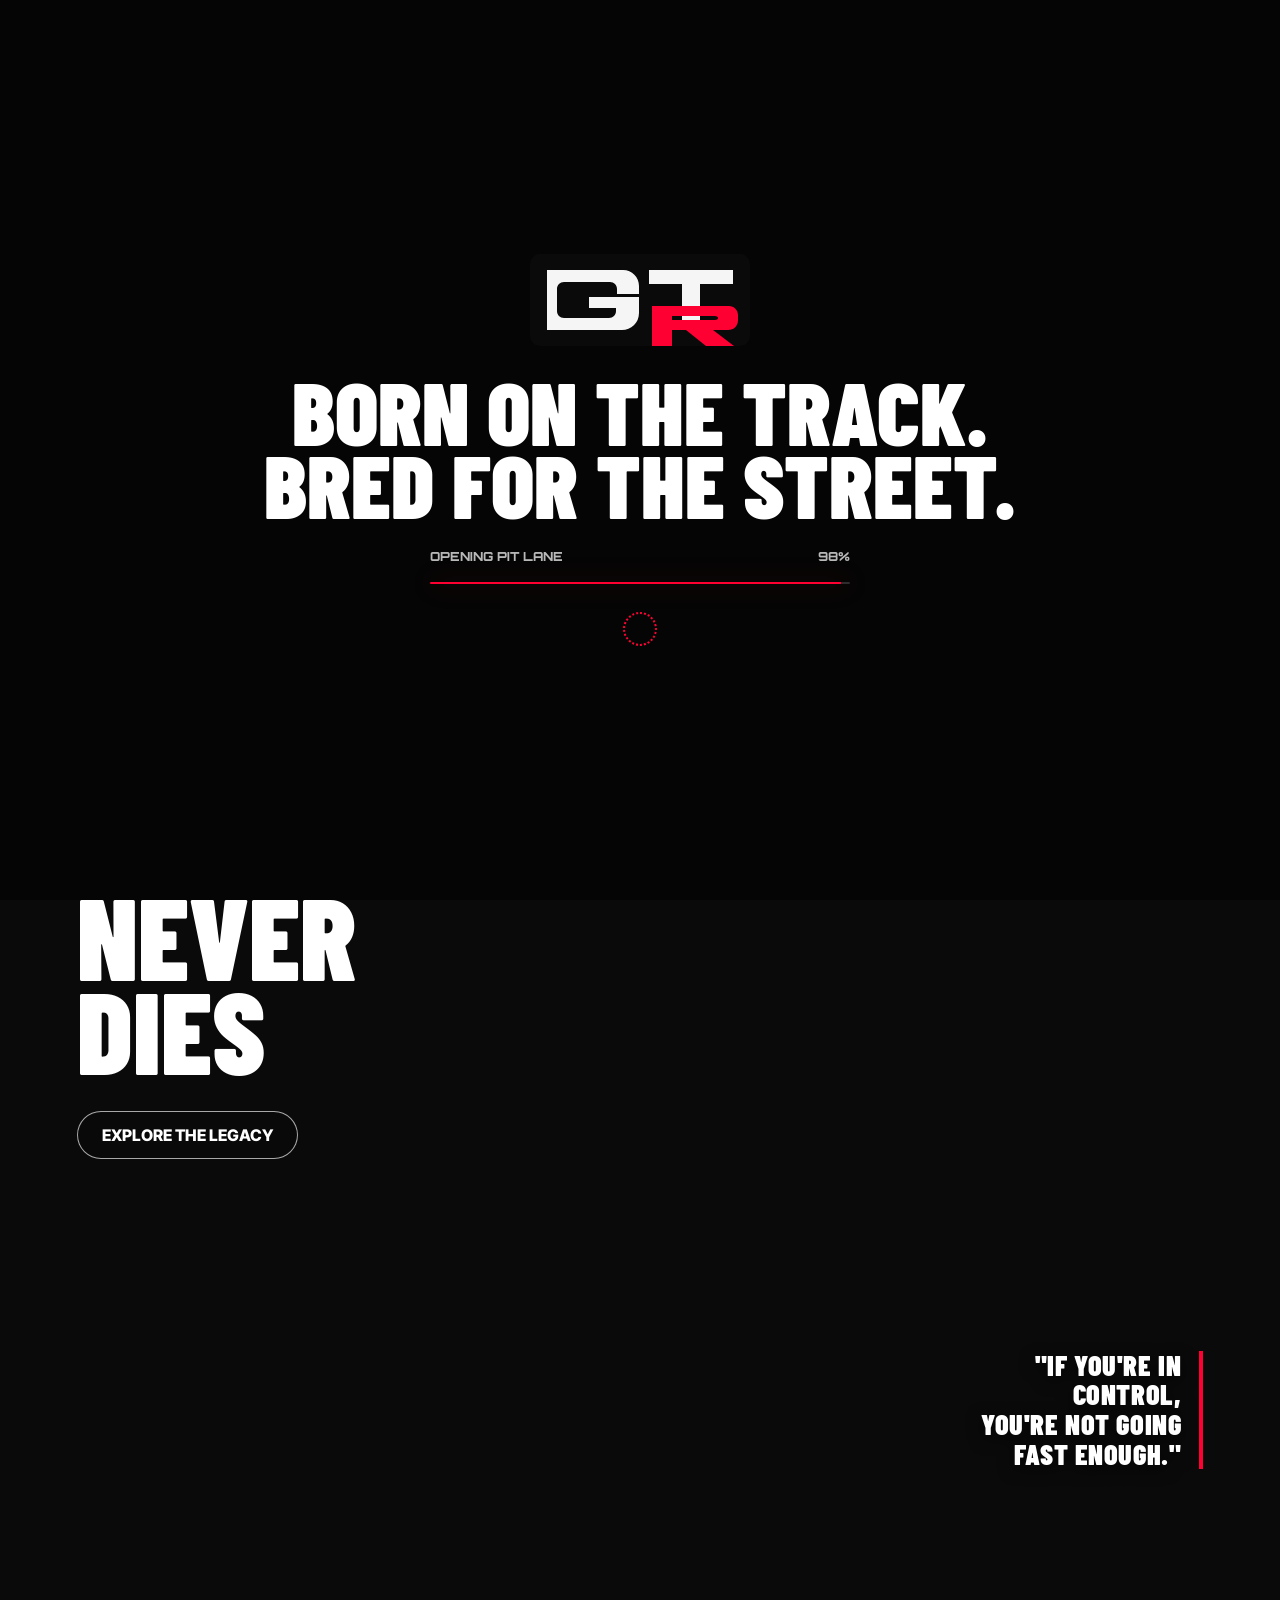
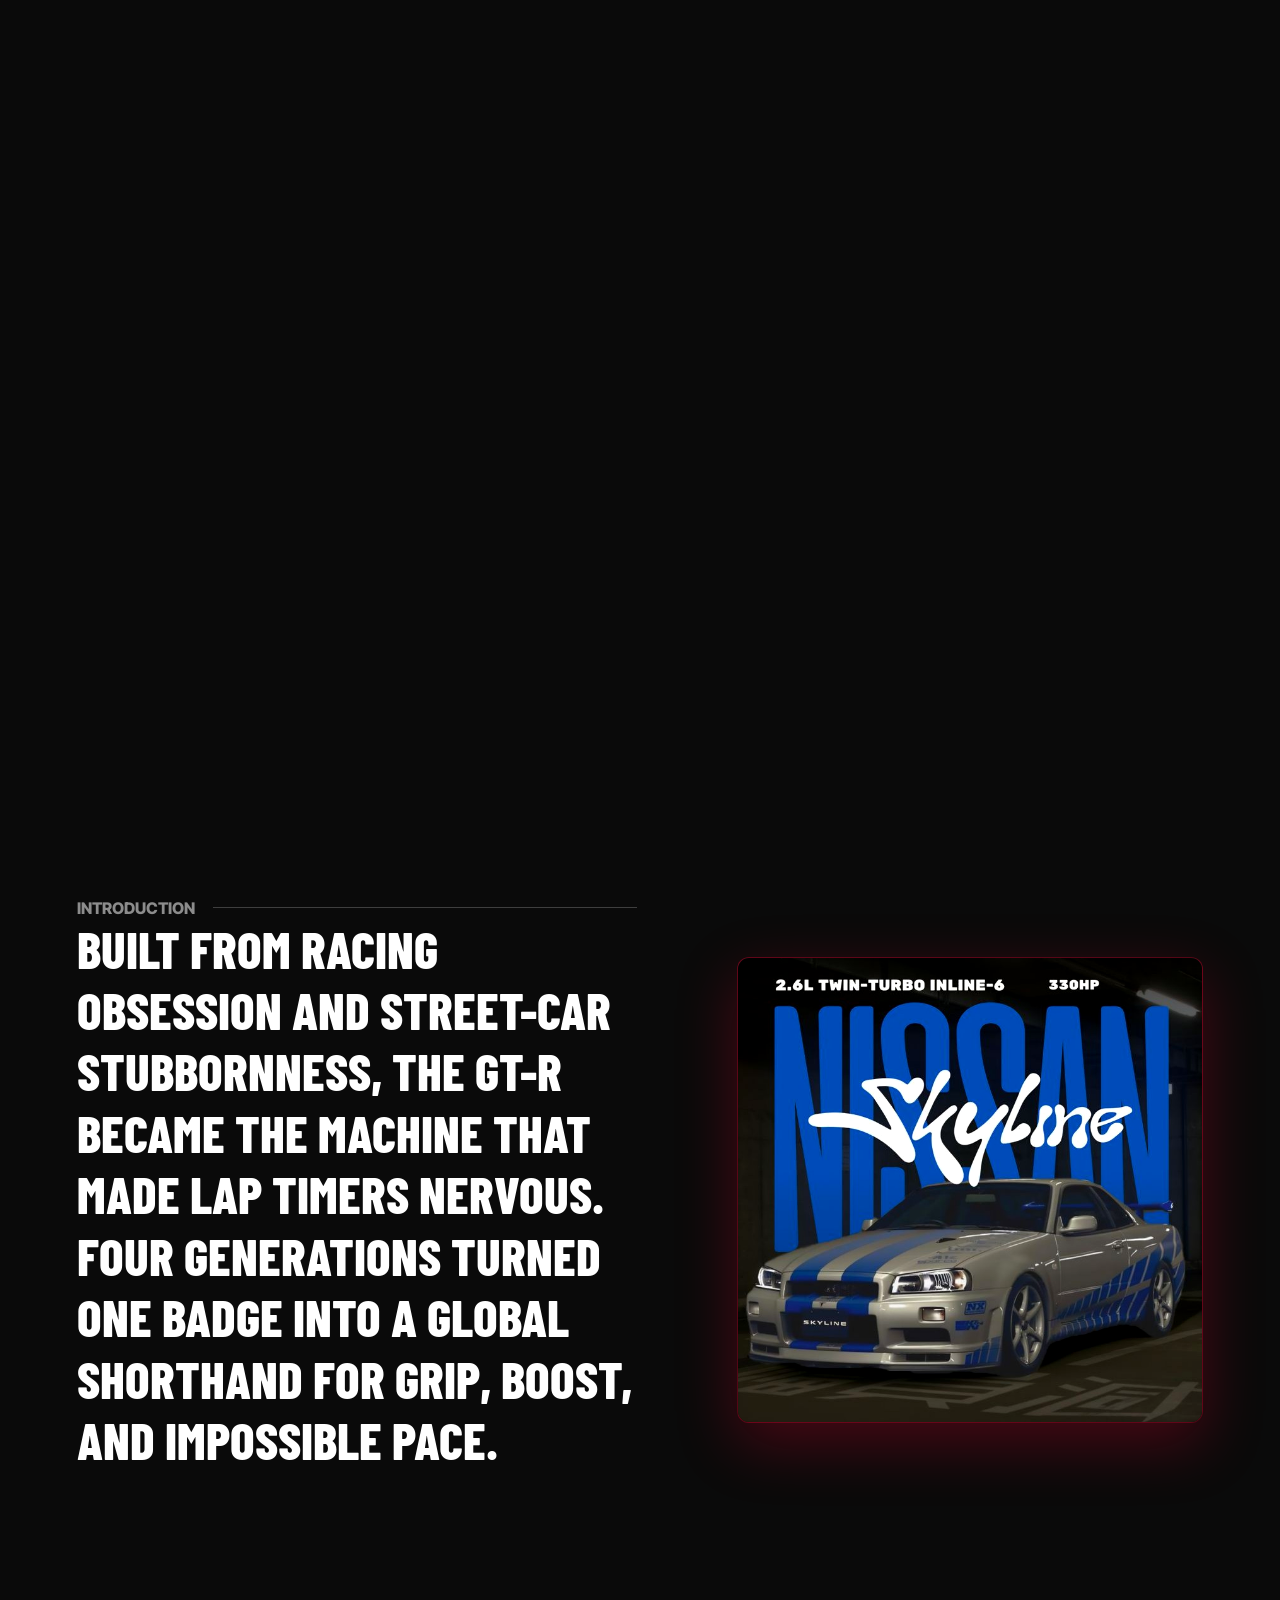
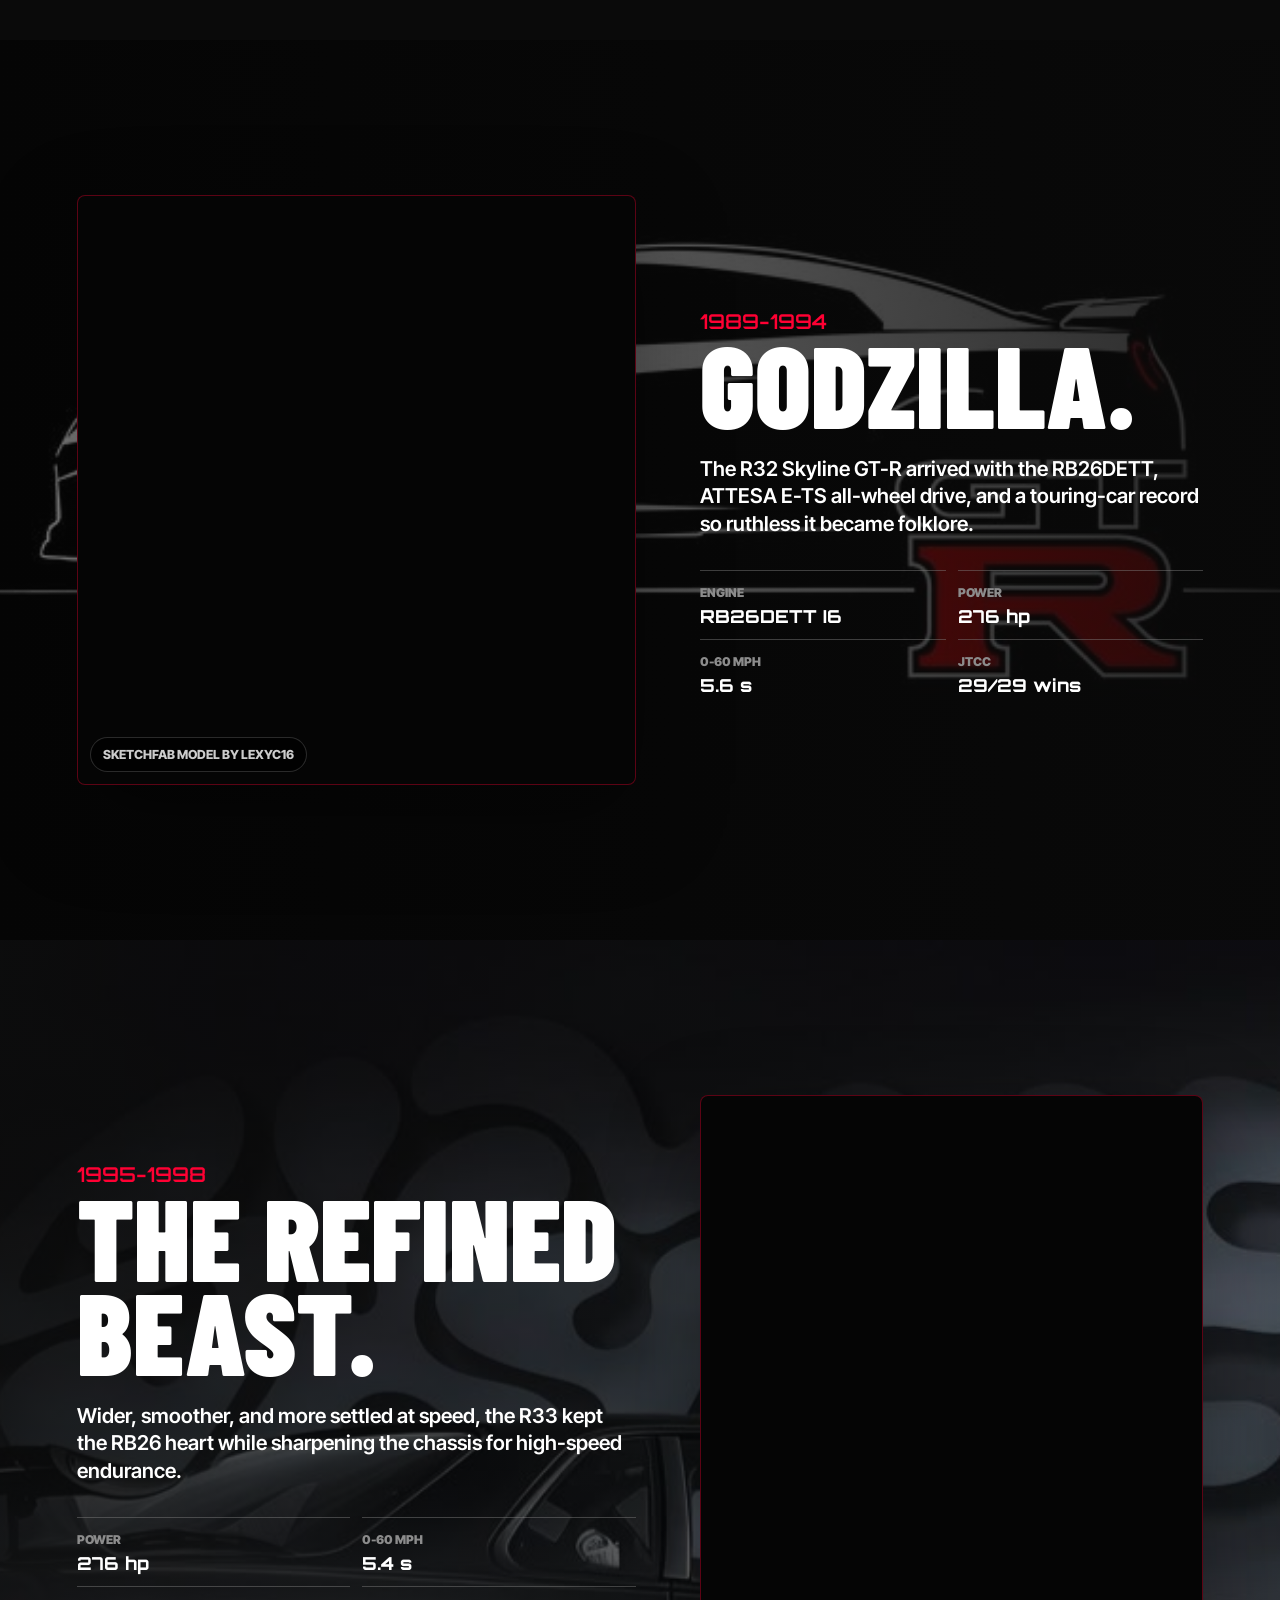
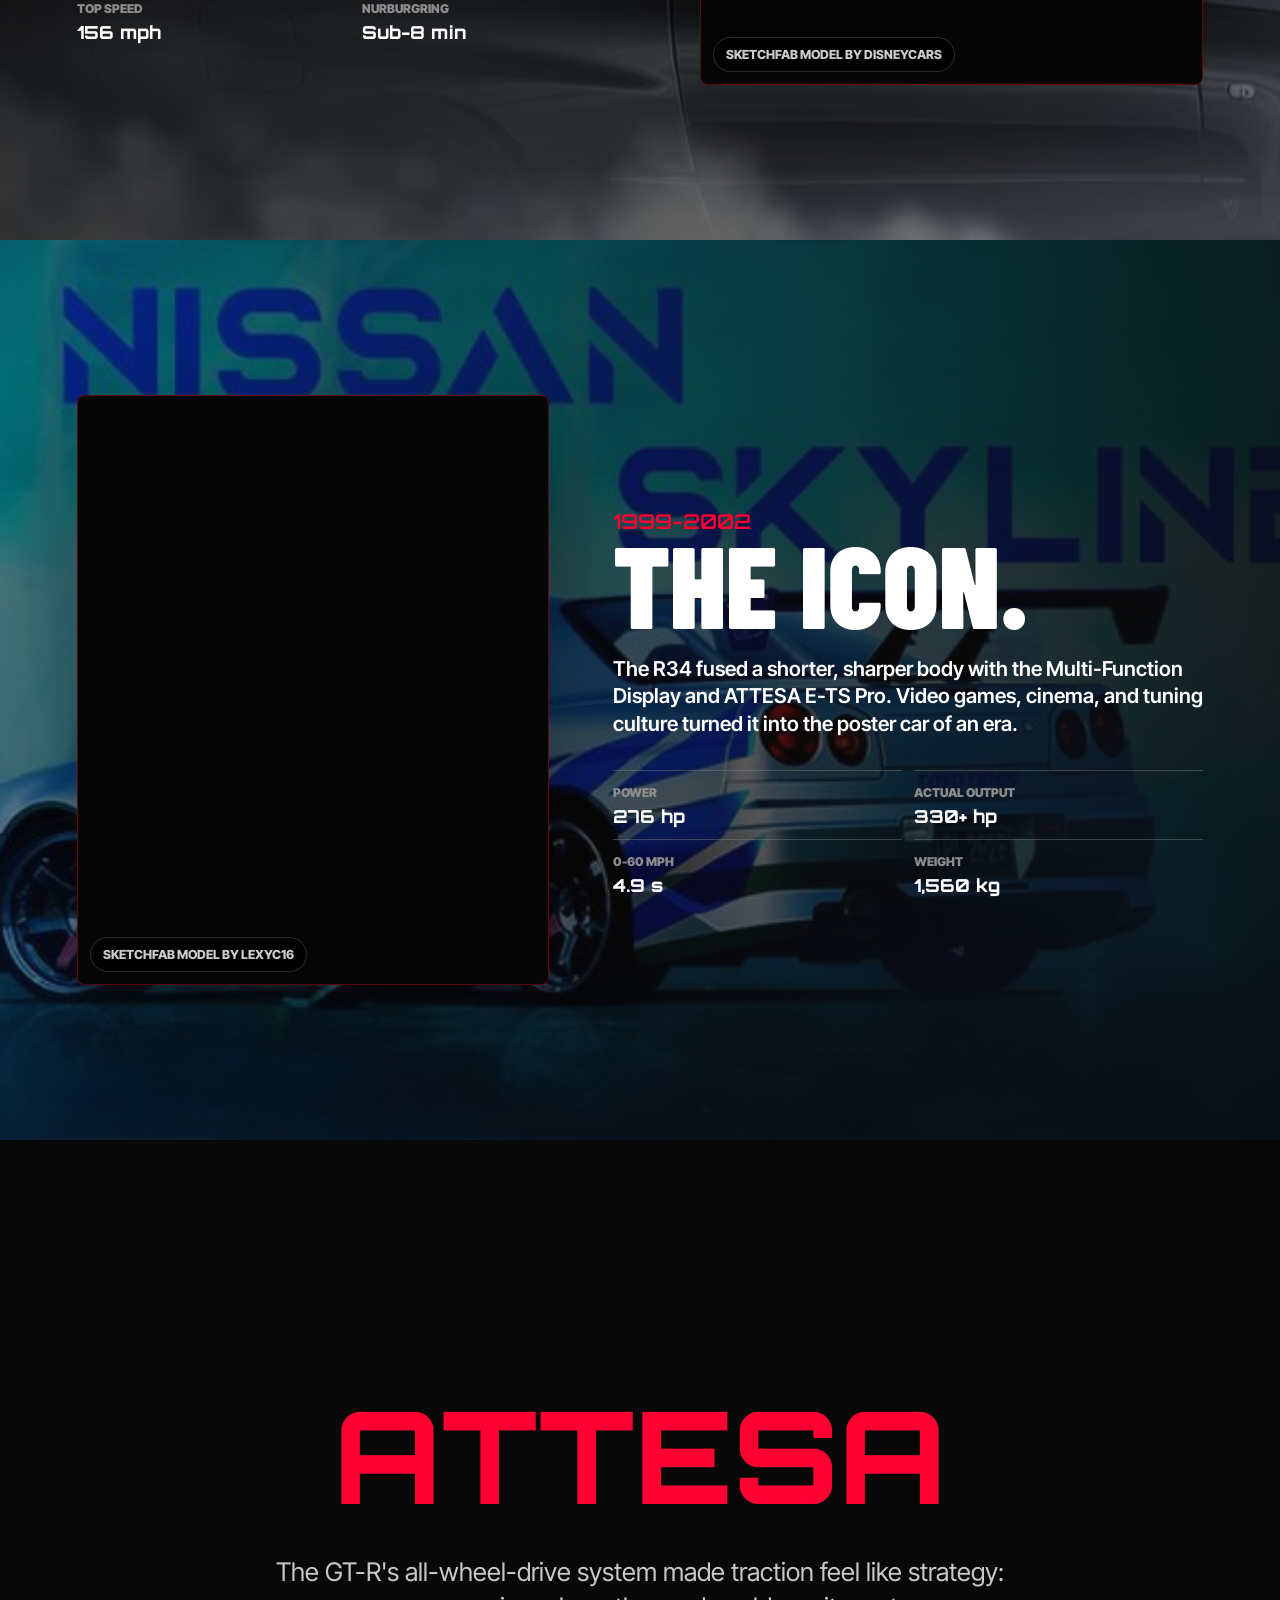
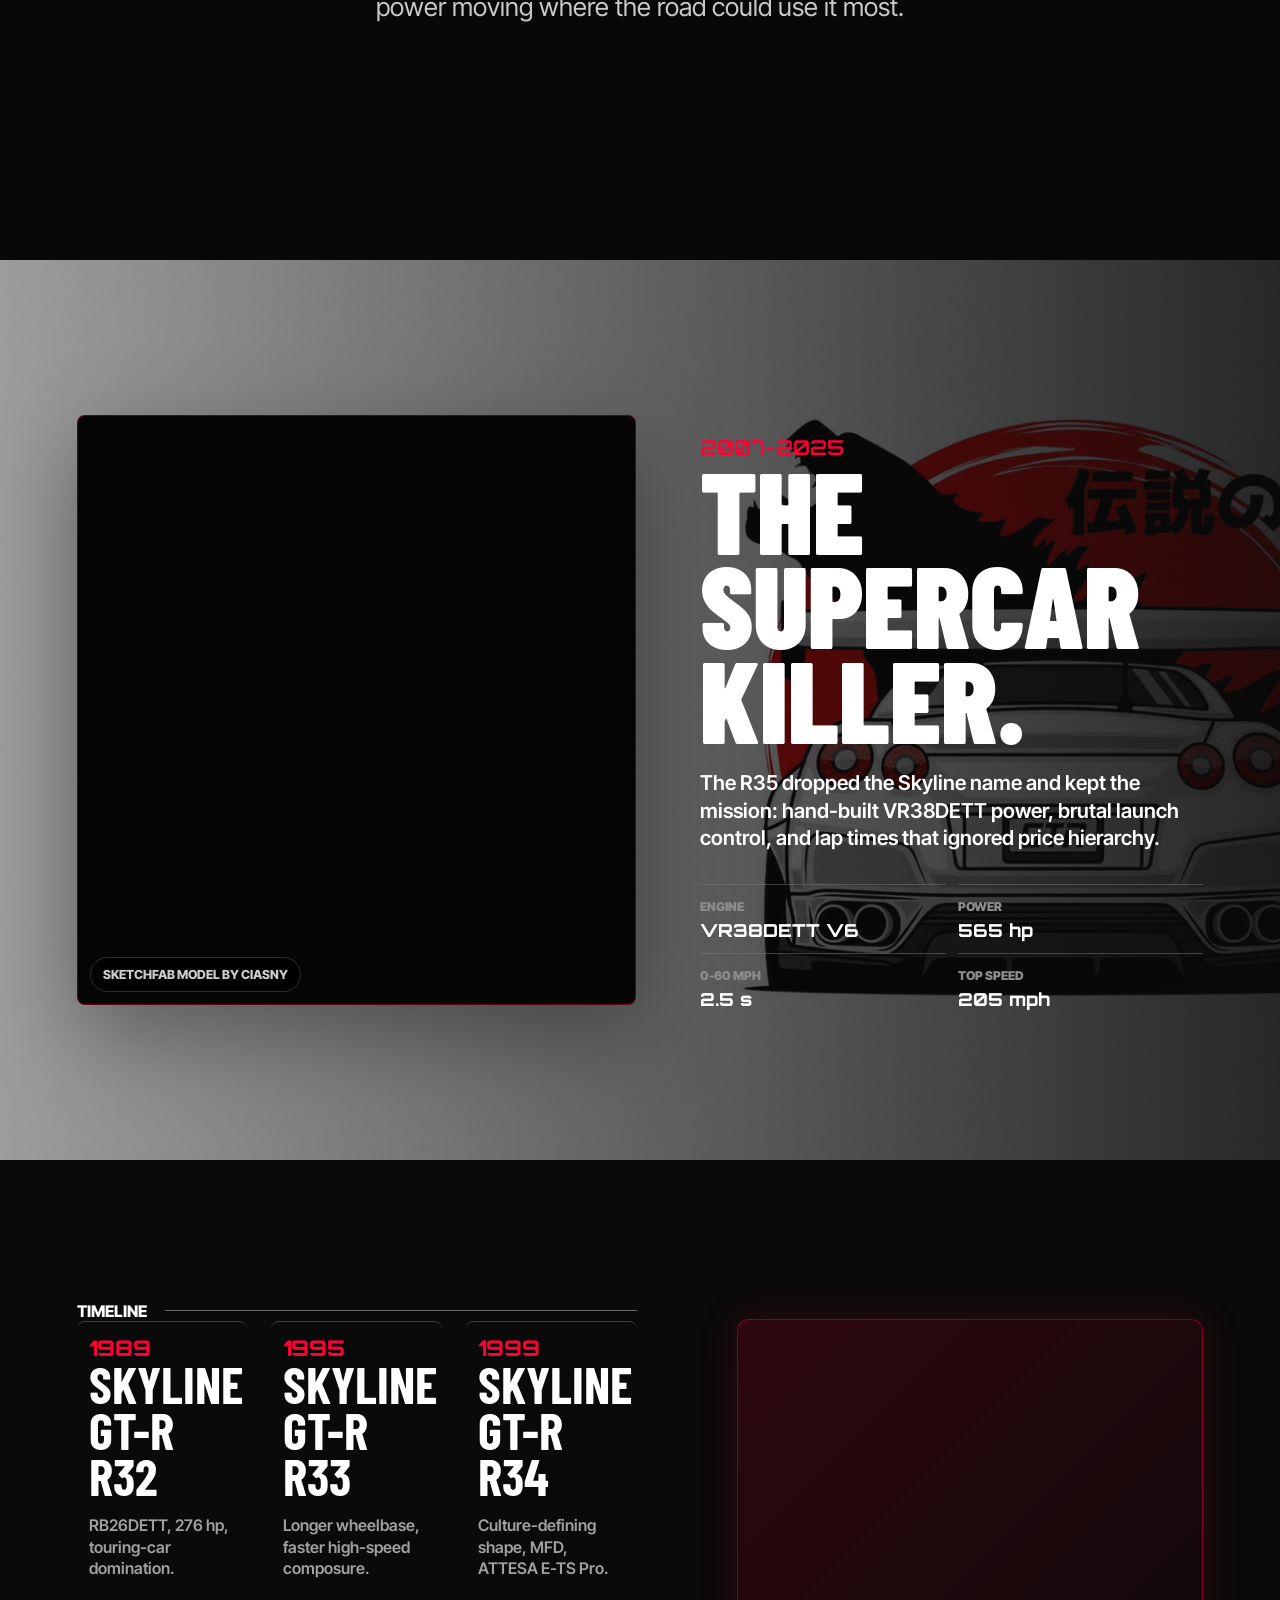
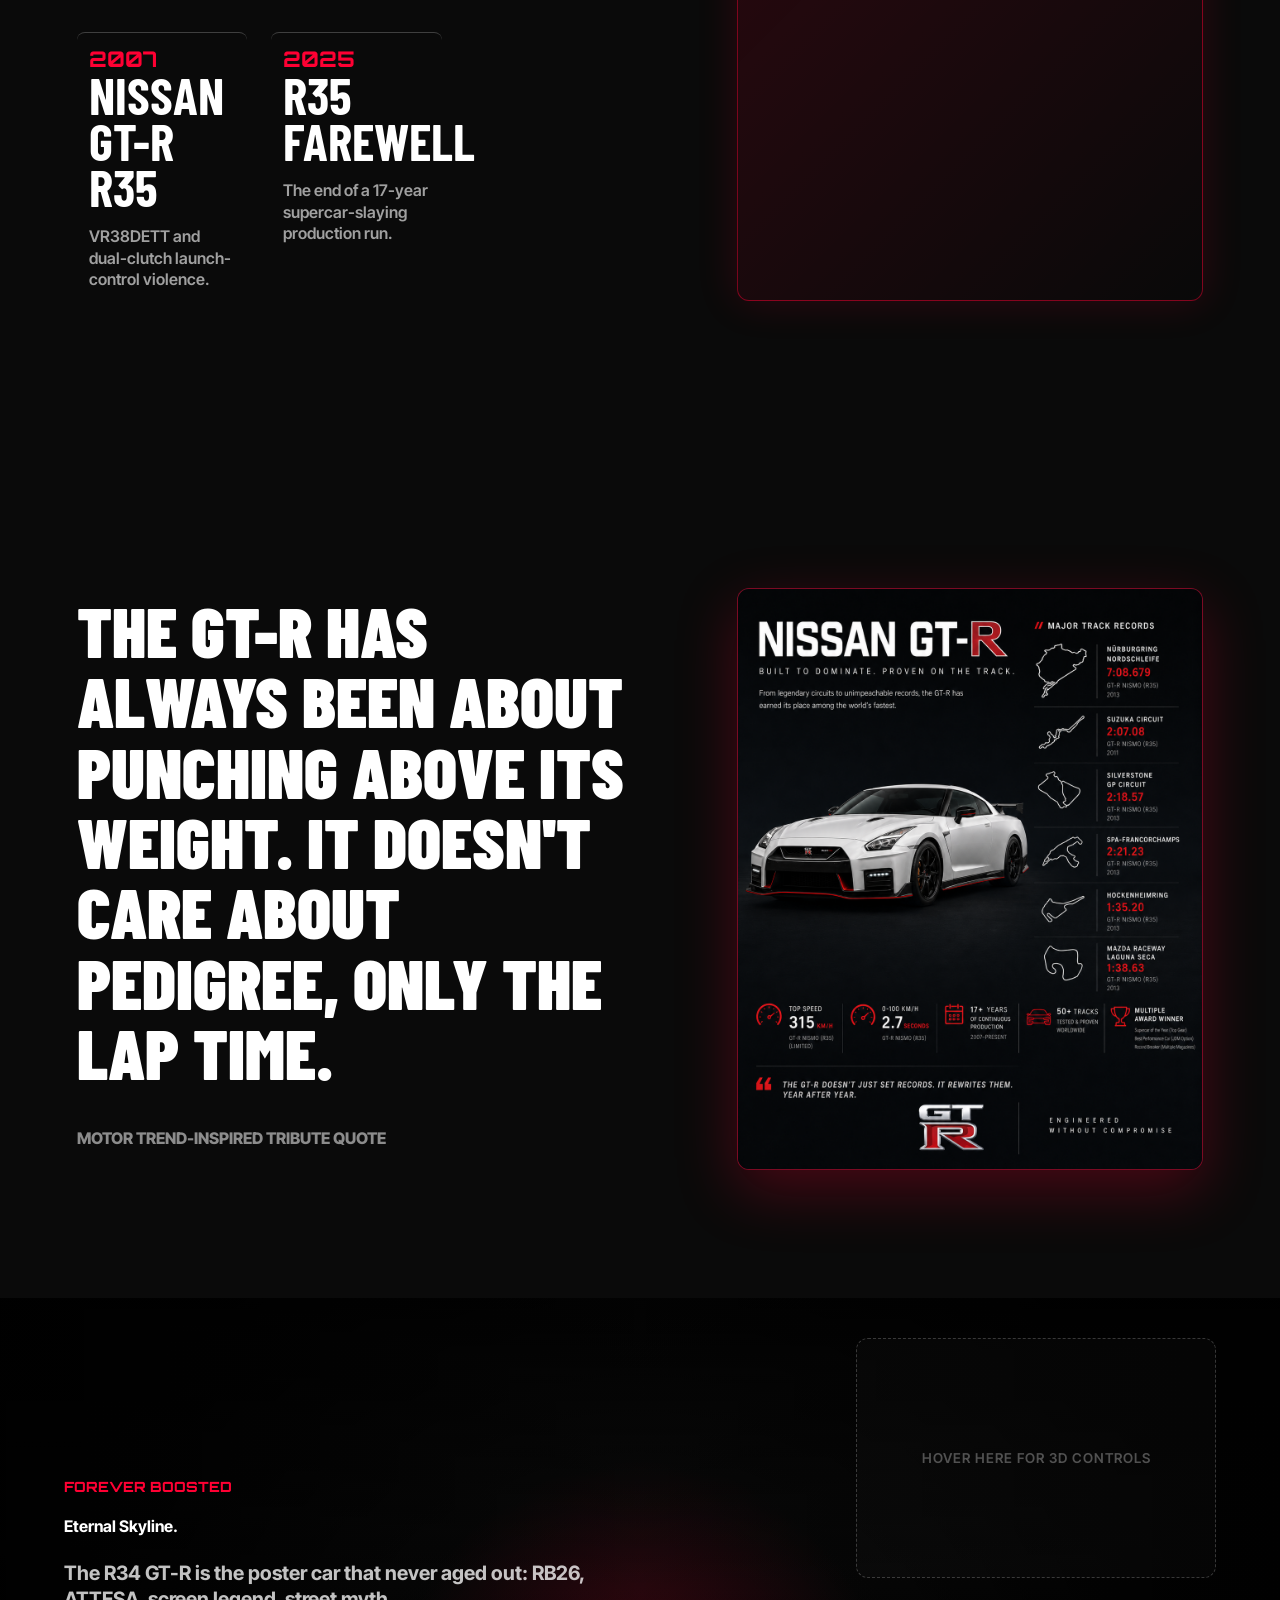
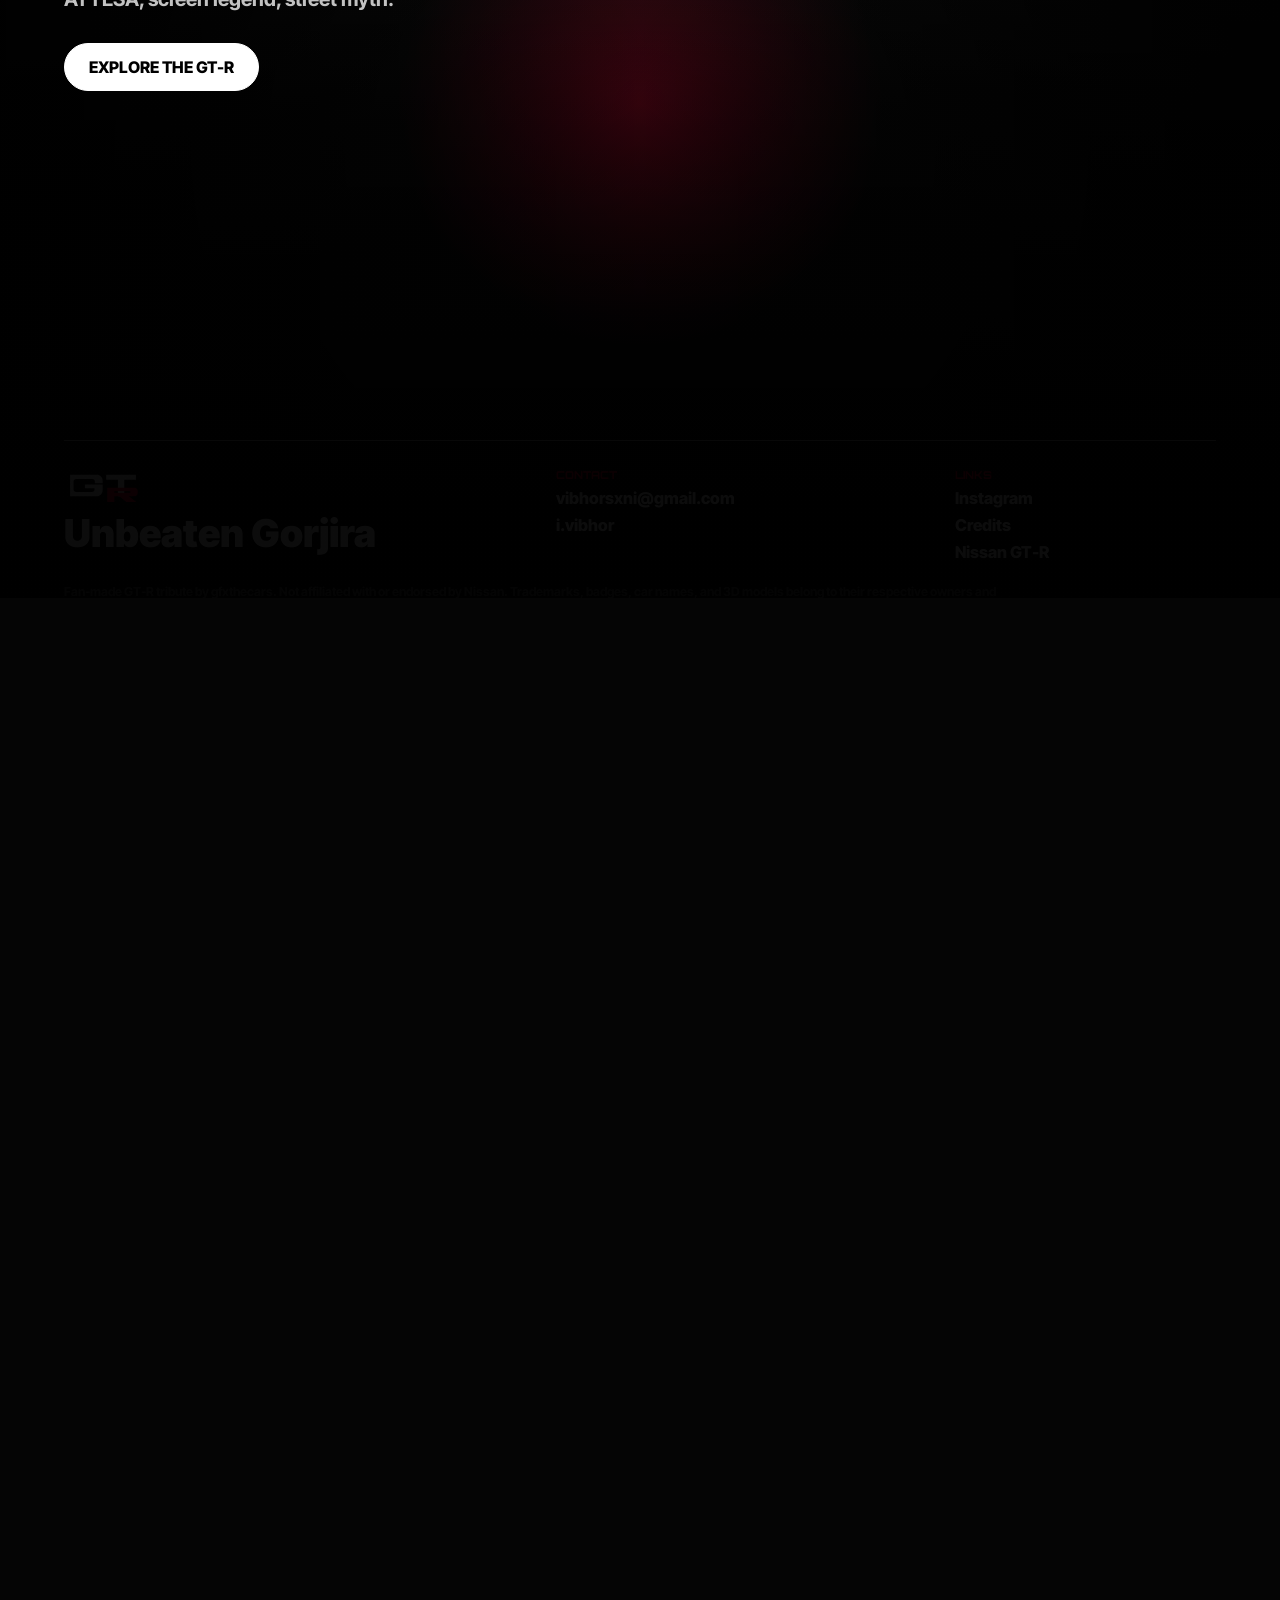
==== index.html @ ce2213b3 "Initial commit" ====
<!doctype html>
<html lang="en">

<head>
  <meta charset="utf-8">
  <meta name="viewport" content="width=device-width, initial-scale=1">
  <title>Nissan GT-R Legacy | Fan-Made Scroll Experience</title>
  <meta name="description"
    content="A fan-made scroll-driven tribute to the Nissan GT-R lineage, from R32 Godzilla to the R35 supercar killer.">
  <meta name="theme-color" content="#0a0a0a">
  <link rel="preconnect" href="https://fonts.googleapis.com">
  <link rel="preconnect" href="https://fonts.gstatic.com" crossorigin>
  <link
    href="https://fonts.googleapis.com/css2?family=Barlow+Condensed:wght@600;700;800;900&family=Inter+Tight:wght@400;500;600;700&family=Orbitron:wght@600;700;800&display=swap"
    rel="stylesheet">
  <link rel="stylesheet" href="css/styles.css">
</head>

<body>
  <div class="loader" id="loader" aria-live="polite">
    <img src="images/gt-r-badge.svg" alt="GT-R badge" class="loader__badge">
    <p>BORN ON THE TRACK. BRED FOR THE STREET.</p>
    <div class="loader__meta">
      <span id="loader-step">Priming twin turbos</span>
      <span id="loader-percent">0%</span>
    </div>
    <span class="loader__ring" aria-hidden="true"></span>
  </div>

  <canvas class="stage" id="gtr-stage" aria-label="Animated Nissan GT-R silhouette"></canvas>

  <header class="topbar">
    <a href="#hero" class="brand" aria-label="GT-R Legacy home">
      <img src="images/gt-r-badge.svg" alt="">
      <span>GT-R Legacy</span>
    </a>
    <nav class="nav" aria-label="Primary navigation">
      <a href="#r32">R32</a>
      <a href="#r33">R33</a>
      <a href="#r34">R34</a>
      <a href="#r35">R35</a>
    </nav>
  </header>

  <main>
    <section class="hero scroll-scene" id="hero">
      <div class="hero-model" aria-label="Sketchfab 3D model viewer for Nissan GT-R R35">
        <iframe title="Nissan GTR R35 by Ciasny on Sketchfab"
          src="https://sketchfab.com/models/51c912a8310c4e00a82ad7673d84228a/embed?autostart=1&ui_theme=dark&ui_infos=0&ui_controls=0&ui_watermark=0&dnt=1"
          allow="autoplay; fullscreen; xr-spatial-tracking" allowfullscreen></iframe>
      </div>
      <div class="hero__copy pinned-copy">
        <div class="hero__scroll-hint">Scroll Here to Enter</div>
        <p class="eyebrow">Nissan GT-R. R32 to R35.</p>
        <h2>Legend<br>Never<br>dies</h2>
        <a class="button" href="#intro">Explore the Legacy</a>
      </div>
      <div class="hero__quote-container pinned-copy">
        <blockquote class="hero__quote-text">
          "If you're in control,<br>you're not going fast enough."
        </blockquote>
      </div>
    </section>

    <section class="intro section-band split-screen" id="intro">
      <div class="split-screen__content">
        <div class="section-label">
          <span>Introduction</span>
        </div>
        <p class="intro__lead">
          Built from racing obsession and street-car stubbornness, the GT-R became the machine that made lap timers
          nervous. Four generations turned one badge into a global shorthand for grip, boost, and impossible pace.
        </p>
      </div>
      <div class="split-screen__image">
        <img src="images/Page_2_Skyline_Nissan GTR 34_.jpg" alt="Nissan GT-R R34 sports car" loading="lazy">
      </div>
    </section>

    <section class="generation generation--dark" id="r32">
      <div class="generation__media model-card">
        <iframe title="Nissan Skyline R32 GT-R by Lexyc16 on Sketchfab"
          src="https://sketchfab.com/models/8810e677eca543a6b840cf67dd064aa4/embed?autostart=0&ui_theme=dark&ui_infos=0&dnt=1"
          allow="autoplay; fullscreen; xr-spatial-tracking" allowfullscreen></iframe>
        <a href="https://sketchfab.com/3d-models/nissan-skyline-r32-gt-r-8810e677eca543a6b840cf67dd064aa4"
          target="_blank" rel="noreferrer">Sketchfab model by Lexyc16</a>
      </div>
      <div class="generation__content reveal">
        <p class="eyebrow">1989-1994</p>
        <h2>Godzilla.</h2>
        <p>
          The R32 Skyline GT-R arrived with the RB26DETT, ATTESA E-TS all-wheel drive, and a touring-car record so
          ruthless it became folklore.
        </p>
        <dl class="stats-grid">
          <div>
            <dt>Engine</dt>
            <dd>RB26DETT I6</dd>
          </div>
          <div>
            <dt>Power</dt>
            <dd>276 hp</dd>
          </div>
          <div>
            <dt>0-60 mph</dt>
            <dd>5.6 s</dd>
          </div>
          <div>
            <dt>JTCC</dt>
            <dd>29/29 wins</dd>
          </div>
        </dl>
      </div>
    </section>

    <section class="generation generation--dark" id="r33">
      <div class="generation__content reveal">
        <p class="eyebrow">1995-1998</p>
        <h2>The Refined Beast.</h2>
        <p>
          Wider, smoother, and more settled at speed, the R33 kept the RB26 heart while sharpening the chassis for
          high-speed endurance.
        </p>
        <dl class="stats-grid">
          <div>
            <dt>Power</dt>
            <dd>276 hp</dd>
          </div>
          <div>
            <dt>0-60 mph</dt>
            <dd>5.4 s</dd>
          </div>
          <div>
            <dt>Top Speed</dt>
            <dd>156 mph</dd>
          </div>
          <div>
            <dt>Nurburgring</dt>
            <dd>Sub-8 min</dd>
          </div>
        </dl>
      </div>
      <div class="generation__media model-card">
        <iframe title="1997 Nissan Skyline GT-R R33 by DisneyCars on Sketchfab"
          src="https://sketchfab.com/models/d80ea5ec62ed433483fc62f55d14e410/embed?autostart=0&ui_theme=dark&ui_infos=0&dnt=1"
          allow="autoplay; fullscreen; xr-spatial-tracking" allowfullscreen></iframe>
        <a href="https://sketchfab.com/3d-models/1997-nissan-skyline-gt-r-r33-d80ea5ec62ed433483fc62f55d14e410"
          target="_blank" rel="noreferrer">Sketchfab model by DisneyCars</a>
      </div>
    </section>

    <section class="generation generation--dark generation--wide" id="r34">
      <div class="generation__media model-card">
        <iframe title="Nissan Skyline R34 GT-R by Lexyc16 on Sketchfab"
          src="https://sketchfab.com/models/ff8fb2251dfa4bb9979e7022c5a6666c/embed?autostart=0&ui_theme=dark&ui_infos=0&dnt=1"
          allow="autoplay; fullscreen; xr-spatial-tracking" allowfullscreen></iframe>
        <a href="https://sketchfab.com/3d-models/nissan-skyline-r34-gt-r-ff8fb2251dfa4bb9979e7022c5a6666c"
          target="_blank" rel="noreferrer">Sketchfab model by Lexyc16</a>
      </div>
      <div class="generation__content reveal">
        <p class="eyebrow">1999-2002</p>
        <h2>The Icon.</h2>
        <p>
          The R34 fused a shorter, sharper body with the Multi-Function Display and ATTESA E-TS Pro. Video games,
          cinema, and tuning culture turned it into the poster car of an era.
        </p>
        <dl class="stats-grid">
          <div>
            <dt>Power</dt>
            <dd>276 hp</dd>
          </div>
          <div>
            <dt>Actual Output</dt>
            <dd>330+ hp</dd>
          </div>
          <div>
            <dt>0-60 mph</dt>
            <dd>4.9 s</dd>
          </div>
          <div>
            <dt>Weight</dt>
            <dd>1,560 kg</dd>
          </div>
        </dl>
      </div>
    </section>

    <section class="feature-stat">
      <div class="feature-stat__inner reveal">
        <span class="feature-stat__number">ATTESA</span>
        <p>
          The GT-R's all-wheel-drive system made traction feel like strategy: power moving where the road could use it
          most.
        </p>
      </div>
    </section>

    <section class="generation generation--dark" id="r35">
      <div class="generation__media model-card">
        <iframe title="Nissan GTR R35 by Ciasny on Sketchfab"
          src="https://sketchfab.com/models/51c912a8310c4e00a82ad7673d84228a/embed?autostart=0&ui_theme=dark&ui_infos=0&dnt=1"
          allow="autoplay; fullscreen; xr-spatial-tracking" allowfullscreen></iframe>
        <a href="https://sketchfab.com/3d-models/nissan-gtr-r35-51c912a8310c4e00a82ad7673d84228a" target="_blank"
          rel="noreferrer">Sketchfab model by Ciasny</a>
      </div>
      <div class="generation__content reveal">
        <p class="eyebrow">2007-2025</p>
        <h2>The Supercar Killer.</h2>
        <p>
          The R35 dropped the Skyline name and kept the mission: hand-built VR38DETT power, brutal launch control, and
          lap times that ignored price hierarchy.
        </p>
        <dl class="stats-grid">
          <div>
            <dt>Engine</dt>
            <dd>VR38DETT V6</dd>
          </div>
          <div>
            <dt>Power</dt>
            <dd>565 hp</dd>
          </div>
          <div>
            <dt>0-60 mph</dt>
            <dd>2.5 s</dd>
          </div>
          <div>
            <dt>Top Speed</dt>
            <dd>205 mph</dd>
          </div>
        </dl>
      </div>
    </section>

    <section class="timeline section-band split-screen" id="timeline">
      <div class="split-screen__content">
        <div class="section-label">
          <span>Timeline</span>
        </div>
        <div class="timeline__list">
          <article class="timeline__item reveal">
            <span>1989</span>
            <h3>Skyline GT-R R32</h3>
            <p>RB26DETT, 276 hp, touring-car domination.</p>
          </article>
          <article class="timeline__item reveal">
            <span>1995</span>
            <h3>Skyline GT-R R33</h3>
            <p>Longer wheelbase, faster high-speed composure.</p>
          </article>
          <article class="timeline__item reveal">
            <span>1999</span>
            <h3>Skyline GT-R R34</h3>
            <p>Culture-defining shape, MFD, ATTESA E-TS Pro.</p>
          </article>
          <article class="timeline__item reveal">
            <span>2007</span>
            <h3>Nissan GT-R R35</h3>
            <p>VR38DETT and dual-clutch launch-control violence.</p>
          </article>
          <article class="timeline__item reveal">
            <span>2025</span>
            <h3>R35 Farewell</h3>
            <p>The end of a 17-year supercar-slaying production run.</p>
          </article>
        </div>
      </div>
      <div class="split-screen__image">
        <video src="images/edit.mp4" autoplay loop muted playsinline
          aria-label="GT-R generations evolution video"></video>
      </div>
    </section>


    <section class="quote split-screen">
      <div class="split-screen__content quote__content">
        <blockquote class="reveal">
          The GT-R has always been about punching above its weight. It doesn't care about pedigree, only the lap time.
        </blockquote>
        <p>Motor Trend-inspired tribute quote</p>
      </div>
      <div class="split-screen__image">
        <img src="images/record.png" alt="GT-R record achievement" loading="lazy">
      </div>
    </section>

    <section class="finale finale--cinematic" id="finale" data-finale>
      <div class="finale__stage">
        <iframe id="finale-model" title="Nissan Skyline R34 GT-R by Lexyc16 on Sketchfab"
          src="https://sketchfab.com/models/ff8fb2251dfa4bb9979e7022c5a6666c/embed?api=1&autostart=1&ui_theme=dark&ui_infos=0&ui_controls=0&ui_watermark=0&dnt=1"
          allow="autoplay; fullscreen; xr-spatial-tracking" allowfullscreen></iframe>
        <div class="finale__shade" aria-hidden="true"></div>
        <div class="finale__scroll-blocker">
          <div class="blocker blocker-top"></div>
          <div class="blocker blocker-left"></div>
          <div class="blocker blocker-right"></div>
          <div class="blocker blocker-bottom"></div>
          <div class="finale__interactive-zone">
            <span>Hover here for 3D controls</span>
          </div>
        </div>
        <div class="finale__motion-copy">
          <p class="eyebrow">Forever boosted</p>
          <h4>Eternal Skyline.</h4>
          <p>
            The R34 GT-R is the poster car that never aged out: RB26, ATTESA, screen legend, street myth.
          </p>
          <a class="button button--light" href="https://www.nissanusa.com/vehicles/sports-cars/gt-r.html"
            target="_blank" rel="noreferrer">Explore the GT-R</a>
        </div>
        <dl class="finale__specs" aria-label="R34 GT-R highlights">
          <div>
            <dt>R34</dt>
            <dd>Skyline GT-R</dd>
          </div>
          <div>
            <dt>RB26</dt>
            <dd>Twin-turbo I6</dd>
          </div>
          <div>
            <dt>1999</dt>
            <dd>Icon era</dd>
          </div>
        </dl>
        <div class="finale__info" id="contact">
          <div class="finale__rule" aria-hidden="true"></div>
          <div class="finale__brand">
            <img src="images/gt-r-badge.svg" alt="GT-R badge">
            <strong>Unbeaten Gorjira </strong>
          </div>
          <address>
            <a href="mailto:vibhorsxni@gmail.com">vibhorsxni@gmail.com</a>
            <span>i.vibhor</span>
          </address>
          <nav aria-label="Contact and footer links">
            <a href="https://www.instagram.com/i.vibhor/" target="_blank" rel="noreferrer">Instagram</a>
            <a href="#credits">Credits</a>
            <a href="https://www.nissanusa.com/vehicles/sports-cars/gt-r.html" target="_blank" rel="noreferrer">Nissan
              GT-R</a>
          </nav>
          <p>
            Fan-made GT-R tribute by gfxthecars. Not affiliated with or endorsed by Nissan. Trademarks, badges, car
            names, and 3D models belong to their respective owners and credited creators.
          </p>
        </div>
      </div>
    </section>
  </main>

  <script src="https://static.sketchfab.com/api/sketchfab-viewer-1.12.1.js"></script>
  <script src="js/main.js" defer></script>
</body>

</html>
---- css/styles.css ----
:root {
  --bg-dark: #0a0a0a;
  --bg-deep: #111111;
  --bg-light: #f4f4f1;
  --text: #ffffff;
  --text-dark: #0a0a0a;
  --muted: #8c8c8c;
  --red: #ff0033;
  --red-deep: #c80815;
  --gold: #d4af37;
  --line: #343434;
  --font-display: "Barlow Condensed", Impact, sans-serif;
  --font-body: "Inter Tight", Arial, sans-serif;
  --font-tech: "Orbitron", monospace;
}

* {
  box-sizing: border-box;
}

html {
  scroll-behavior: smooth;
  scrollbar-width: none;
}

html::-webkit-scrollbar {
  display: none;
}

body {
  margin: 0;
  background: var(--bg-dark);
  color: var(--text);
  font-family: var(--font-body);
  overflow-x: hidden;
}

body.is-loading {
  overflow: hidden;
}

a {
  color: inherit;
  text-decoration: none;
}

.stage {
  position: fixed;
  inset: 0;
  z-index: 0;
  width: 100vw;
  height: 100vh;
  pointer-events: none;
  background: radial-gradient(circle at 50% 55%, #242424 0, #101010 42%, #050505 100%);
}

.loader {
  position: fixed;
  inset: 0;
  z-index: 20;
  display: grid;
  place-items: center;
  align-content: center;
  gap: 28px;
  background: #050505;
  transition: opacity 700ms ease, visibility 700ms ease;
}

.loader.is-hidden {
  opacity: 0;
  visibility: hidden;
}

.loader__badge {
  width: min(220px, 58vw);
}

.loader p {
  width: min(780px, calc(100vw - 32px));
  margin: 0;
  font-family: var(--font-display);
  font-size: clamp(2rem, 7vw, 6.5rem);
  font-weight: 900;
  line-height: .82;
  text-align: center;
  text-transform: uppercase;
}

.loader__meta {
  display: grid;
  grid-template-columns: 1fr auto;
  gap: 18px;
  width: min(420px, calc(100vw - 48px));
  color: rgba(255, 255, 255, .72);
  font-family: var(--font-tech);
  font-size: .78rem;
  font-weight: 800;
  text-transform: uppercase;
}

.loader__meta::after {
  content: "";
  grid-column: 1 / -1;
  height: 2px;
  border-radius: 999px;
  background:
    linear-gradient(90deg, var(--red) var(--loader-progress, 0%), rgba(255, 255, 255, .16) var(--loader-progress, 0%));
  box-shadow: 0 0 24px rgba(255, 0, 51, .34);
  transition: background 160ms ease;
}

.loader__ring {
  width: 34px;
  height: 34px;
  border: 2px dotted var(--red);
  border-radius: 50%;
  animation: spin 1.2s linear infinite;
}

.topbar {
  position: fixed;
  top: 0;
  left: 0;
  right: 0;
  z-index: 10;
  display: flex;
  align-items: center;
  justify-content: space-between;
  gap: 24px;
  padding: 20px clamp(18px, 4vw, 54px);
}

.brand,
.nav {
  display: flex;
  align-items: center;
}

.brand {
  gap: 12px;
  font-family: var(--font-display);
  font-size: 1.05rem;
  font-weight: 800;
  letter-spacing: 0;
  text-transform: uppercase;
}

.brand img {
  width: 78px;
}

.nav {
  gap: clamp(12px, 2.4vw, 34px);
  color: rgba(255, 255, 255, .8);
  font-size: .86rem;
  font-weight: 700;
  text-transform: uppercase;
}

.nav a:hover {
  color: var(--red);
}

main {
  position: relative;
  z-index: 1;
}

.scroll-scene {
  min-height: 260vh;
}

.hero {
  display: grid;
  align-items: start;
}

.hero-model {
  position: sticky;
  top: 0;
  z-index: 1;
  width: 100%;
  height: 100vh;
  overflow: hidden;
}

.hero-model::after {
  content: "";
  position: absolute;
  inset: 0;
  pointer-events: none;
  background:
    linear-gradient(90deg, rgba(5, 5, 5, .92), rgba(5, 5, 5, .18) 52%, rgba(5, 5, 5, .75)),
    linear-gradient(0deg, rgba(5, 5, 5, .9), transparent 28%, rgba(5, 5, 5, .4));
}

.hero-model iframe {
  width: 100%;
  height: 100%;
  border: 0;
  transform: scale(1.08);
}

.pinned-copy {
  position: sticky;
  top: 0;
  z-index: 2;
  min-height: 100vh;
  display: flex;
  flex-direction: column;
  justify-content: center;
  padding: 90px clamp(20px, 6vw, 88px);
}

.hero__copy {
  width: min(900px, 94vw);
  margin-top: -100vh;
}

.hero__scroll-hint {
  display: inline-block;
  align-self: flex-start;
  padding: 8px 16px;
  margin-bottom: 24px;
  border: 1px solid rgba(255, 255, 255, 0.2);
  border-radius: 4px;
  background: rgba(255, 255, 255, 0.05);
  color: rgba(255, 255, 255, 0.6);
  font-family: var(--font-body);
  text-transform: uppercase;
  font-size: 0.8rem;
  letter-spacing: 2px;
}

.hero__quote-container {
  width: min(420px, 32vw);
  margin-top: -100vh;
  margin-left: auto;
  pointer-events: none;
  display: flex;
  flex-direction: column;
  justify-content: center;
  align-items: flex-end;
  text-align: right;
  z-index: 3;
}

.hero__quote-text {
  font-family: var(--font-display);
  font-size: clamp(1.4rem, 2.2vw, 2.6rem);
  font-weight: 900;
  line-height: 1.05;
  text-transform: uppercase;
  color: var(--text);
  border-right: 4px solid var(--red);
  padding-right: 18px;
  margin: 0;
  letter-spacing: 0.02em;
  text-shadow: 0 4px 16px rgba(0, 0, 0, 0.72);
}

@media (max-width: 1024px) {
  .hero__quote-container {
    display: none;
  }
}

.eyebrow {
  margin: 0 0 18px;
  color: var(--red);
  font-family: var(--font-tech);
  font-size: clamp(.74rem, 1.1vw, 1rem);
  font-weight: 800;
  text-transform: uppercase;
}

h1,
h2,
h3,
p {
  letter-spacing: 0;
}

h1,
h2 {
  margin: 0;
  font-family: var(--font-display);
  font-weight: 900;
  line-height: .82;
  text-transform: uppercase;
}

h1 {
  max-width: 980px;
  font-size: clamp(4.7rem, 10vw, 11.5rem);
}

h2 {
  font-size: clamp(4rem, 9vw, 10.5rem);
}

h3 {
  margin: 0;
  font-family: var(--font-display);
  font-size: clamp(2rem, 4vw, 3.6rem);
  line-height: .9;
  text-transform: uppercase;
}

.button {
  display: inline-flex;
  align-items: center;
  justify-content: center;
  width: fit-content;
  min-height: 48px;
  margin-top: 34px;
  padding: 0 24px;
  border: 1px solid rgba(255, 255, 255, .65);
  border-radius: 999px;
  background: rgba(10, 10, 10, .42);
  color: #fff;
  font-weight: 800;
  text-transform: uppercase;
  backdrop-filter: blur(10px);
}

.button:hover {
  border-color: var(--red);
  background: var(--red);
}

.button--light {
  border-color: #fff;
  background: #fff;
  color: #000;
}

.section-band {
  position: relative;
  display: grid;
  gap: 40px;
  padding: clamp(72px, 12vw, 150px) clamp(20px, 6vw, 88px);
  background: var(--bg-light);
  color: var(--text-dark);
}

.section-label {
  display: flex;
  align-items: center;
  gap: 18px;
  color: var(--muted);
  font-weight: 800;
  text-transform: uppercase;
}

.section-label::after {
  content: "";
  height: 1px;
  flex: 1;
  background: currentColor;
  opacity: .4;
}

.intro__lead {
  width: min(1050px, 100%);
  margin: 0;
  font-family: var(--font-display);
  font-size: clamp(2.4rem, 5.7vw, 6.5rem);
  font-weight: 800;
  line-height: .9;
  text-transform: uppercase;
}

.generation {
  display: grid;
  grid-template-columns: minmax(0, 1fr) minmax(340px, .9fr);
  gap: clamp(28px, 5vw, 76px);
  align-items: center;
  min-height: 100vh;
  padding: clamp(72px, 10vw, 130px) clamp(20px, 6vw, 88px);
}

.generation--light {
  background: var(--bg-light);
  color: var(--text-dark);
}

.generation--dark {
  background: var(--bg-deep);
}

#r32 {
  background: linear-gradient(90deg, rgba(10, 10, 10, 0.5) 0%, rgba(10, 10, 10, 0.88) 100%), url("../images/336925615884476318.jpg") center center / cover no-repeat;
}

#r33 {
  background: linear-gradient(90deg, rgba(10, 10, 10, 0.82) 0%, rgba(10, 10, 10, 0.4) 100%), url("../images/986147649649193507.jpg") center center / cover no-repeat;
}

#r34 {
  background: linear-gradient(90deg, rgba(10, 10, 10, 0.4) 0%, rgba(10, 10, 10, 0.88) 100%), url("../images/269582727687922351.jpg") center center / cover no-repeat;
}

#r35 {
  background: linear-gradient(90deg, rgba(10, 10, 10, 0.4) 0%, rgba(10, 10, 10, 0.88) 100%), url("../images/GTR.png") center center / cover no-repeat;
}

.generation--dark blockquote {
  color: var(--red);
}

@media (max-width: 1024px) {
  #r32 {
    background: linear-gradient(180deg, rgba(10, 10, 10, 0.6) 0%, rgba(10, 10, 10, 0.9) 100%), url("../images/336925615884476318.jpg") center center / cover no-repeat;
  }
  #r33 {
    background: linear-gradient(180deg, rgba(10, 10, 10, 0.4) 0%, rgba(10, 10, 10, 0.9) 100%), url("../images/986147649649193507.jpg") center center / cover no-repeat;
  }
  #r34 {
    background: linear-gradient(180deg, rgba(10, 10, 10, 0.4) 0%, rgba(10, 10, 10, 0.9) 100%), url("../images/269582727687922351.jpg") center center / cover no-repeat;
  }
  #r35 {
    background: linear-gradient(180deg, rgba(10, 10, 10, 0.4) 0%, rgba(10, 10, 10, 0.9) 100%), url("../images/GTR.png") center center / cover no-repeat;
  }
}

.generation--wide {
  grid-template-columns: minmax(360px, .8fr) minmax(0, 1fr);
}

.generation__content p {
  max-width: 640px;
  margin: 24px 0 0;
  font-size: clamp(1.1rem, 1.6vw, 1.55rem);
  line-height: 1.35;
  font-weight: 600;
}

.generation__content blockquote {
  margin: 30px 0 0;
  padding-left: 22px;
  border-left: 4px solid var(--red);
  color: var(--red-deep);
  font-family: var(--font-display);
  font-size: clamp(2rem, 4vw, 4rem);
  font-weight: 800;
  line-height: .95;
  text-transform: uppercase;
}

.media-card,
.model-card {
  position: relative;
  min-height: clamp(330px, 46vw, 620px);
  overflow: hidden;
  border: 1px solid rgba(255, 0, 51, .35);
  border-radius: 8px;
  background:
    linear-gradient(135deg, rgba(255, 0, 51, .9), rgba(255, 0, 51, 0) 32%),
    radial-gradient(circle at 65% 35%, rgba(255, 255, 255, .4), transparent 22%),
    linear-gradient(145deg, #171717, #2b2b2b 46%, #050505);
}

.media-card::before,
.media-card::after {
  content: "";
  position: absolute;
  left: 9%;
  right: 9%;
  background: #070707;
  transform: skewX(-13deg);
}

.media-card::before {
  bottom: 33%;
  height: 18%;
  border-radius: 55% 60% 18% 18% / 80% 80% 20% 20%;
  box-shadow: inset 0 18px 0 rgba(255, 255, 255, .08);
}

.media-card::after {
  bottom: 23%;
  height: 12%;
  border-radius: 8px;
}

.media-card span {
  position: absolute;
  left: 24px;
  bottom: 18px;
  color: rgba(255, 255, 255, .86);
  font-family: var(--font-display);
  font-size: clamp(5rem, 13vw, 12rem);
  font-weight: 900;
  line-height: .8;
}

.media-card--r32 {
  background-color: #cfd2d1;
}

.media-card--r33 {
  background-color: #181d29;
}

.media-card--r34 {
  background-color: #225b88;
}

.model-card {
  display: grid;
  background: #050505;
  box-shadow: 0 30px 90px rgba(0, 0, 0, .34);
}

.model-card iframe {
  width: 100%;
  height: 100%;
  min-height: inherit;
  border: 0;
}

.model-card a {
  position: absolute;
  left: 12px;
  bottom: 12px;
  z-index: 2;
  max-width: calc(100% - 24px);
  padding: 9px 12px;
  border: 1px solid rgba(255, 255, 255, .16);
  border-radius: 999px;
  background: rgba(0, 0, 0, .64);
  color: rgba(255, 255, 255, .8);
  font-size: .78rem;
  font-weight: 800;
  text-transform: uppercase;
  backdrop-filter: blur(10px);
}

.stats-grid,
.stats-row {
  display: grid;
  gap: 12px;
  margin: 32px 0 0;
}

.stats-grid {
  grid-template-columns: repeat(2, minmax(0, 1fr));
}

.stats-row {
  grid-template-columns: repeat(4, minmax(0, 1fr));
}

.stats-grid div,
.stats-row div,
.timeline__item {
  border-top: 1px solid rgba(128, 128, 128, .45);
  padding-top: 14px;
}

dt {
  color: var(--muted);
  font-size: .76rem;
  font-weight: 900;
  text-transform: uppercase;
}

dd {
  margin: 5px 0 0;
  font-family: var(--font-tech);
  font-size: clamp(1rem, 1.4vw, 1.35rem);
  font-weight: 800;
}

.feature-stat {
  min-height: 80vh;
  display: grid;
  place-items: center;
  padding: clamp(70px, 12vw, 160px) 20px;
  background: #080808;
}

.feature-stat__inner {
  width: min(1050px, 100%);
  text-align: center;
}

.feature-stat__number {
  display: block;
  color: var(--red);
  font-family: var(--font-tech);
  font-size: clamp(3.4rem, 10vw, 10rem);
  font-weight: 800;
}

.feature-stat p {
  margin: 20px auto 0;
  max-width: 760px;
  color: rgba(255, 255, 255, .78);
  font-size: clamp(1.1rem, 2vw, 1.8rem);
  line-height: 1.35;
}



.timeline {
  background: #f5f5f5;
}

.credits {
  background: #101010;
  color: #fff;
}

.credits__grid {
  display: grid;
  grid-template-columns: repeat(4, minmax(0, 1fr));
  gap: 18px;
}

.credits article {
  border-top: 1px solid rgba(255, 255, 255, .16);
  padding-top: 18px;
}

.credits h3 {
  color: var(--red);
}

.credits p {
  color: rgba(255, 255, 255, .72);
  font-weight: 600;
  line-height: 1.4;
}

.timeline__list {
  display: grid;
  grid-template-columns: repeat(5, minmax(150px, 1fr));
  gap: 18px;
}

.timeline__item span {
  color: var(--red);
  font-family: var(--font-tech);
  font-size: 1.35rem;
  font-weight: 800;
}

.timeline__item p {
  color: #4f4f4f;
  font-weight: 600;
  line-height: 1.35;
}

.quote {
  display: grid;
  place-items: center;
  min-height: 76vh;
  padding: 80px 20px;
  background: var(--bg-deep);
  text-align: center;
}

.quote blockquote {
  width: min(970px, 100%);
  margin: 0;
  font-family: var(--font-display);
  font-size: clamp(3rem, 7vw, 8rem);
  font-weight: 900;
  line-height: .86;
  text-transform: uppercase;
}

.quote p {
  color: var(--muted);
  font-weight: 800;
  text-transform: uppercase;
}

/* Split-Screen Layout for Text Pages */
.split-screen {
  display: grid;
  grid-template-columns: 1.2fr 1fr;
  gap: clamp(40px, 8vw, 100px);
  align-items: center;
  min-height: 100vh;
  padding: clamp(72px, 10vw, 130px) clamp(20px, 6vw, 88px);
  position: relative;
  overflow: hidden;
}

.split-screen__content {
  display: flex;
  flex-direction: column;
  justify-content: center;
  z-index: 2;
}

.split-screen__image {
  position: relative;
  min-height: 450px;
  overflow: hidden;
  border-radius: 12px;
  box-shadow:
    0 20px 60px rgba(255, 0, 51, .25),
    inset 0 1px 0 rgba(255, 255, 255, .1);
  border: 1px solid rgba(255, 0, 51, .3);
  background: linear-gradient(135deg, rgba(255, 0, 51, .15), transparent);
}

.split-screen__image img {
  width: 100%;
  height: 100%;
  object-fit: cover;
  object-position: center;
  display: block;
  filter: contrast(1.05) saturate(1.1);
  transition: transform 0.6s cubic-bezier(0.25, 0.46, 0.45, 0.94), filter 0.4s ease;
}

.split-screen__image:hover img {
  transform: scale(1.08);
  filter: contrast(1.15) saturate(1.2) brightness(1.05);
}

/* Intro split-screen adjustments */
.intro.split-screen {
  background: #0a0a0a;
}

.intro.split-screen .intro__lead {
  font-size: clamp(1.6rem, 4vw, 3.2rem);
  line-height: 1.2;
  margin-bottom: 12px;
  color: var(--text);
}

/* Timeline split-screen adjustments */
.timeline.split-screen {
  background: #0a0a0a;
  color: var(--text);
}

.timeline.split-screen .section-label {
  color: var(--text);
}

.timeline.split-screen .section-label::after {
  background: var(--text);
}

.timeline.split-screen .timeline__list {
  grid-template-columns: repeat(auto-fit, minmax(160px, 1fr));
  gap: 24px;
}

.timeline.split-screen .timeline__item span {
  color: var(--red);
}

.timeline.split-screen .timeline__item p {
  color: #a0a0a0;
}

.timeline.split-screen .split-screen__image {
  min-height: auto;
  height: auto;
  border-color: rgba(255, 0, 51, 0.45);
  box-shadow: 0 0 40px rgba(255, 0, 51, 0.15);
}

.timeline.split-screen .split-screen__image video {
  width: 100%;
  aspect-ratio: 4 / 5;
  object-fit: cover;
  display: block;
  border-radius: 4px;
}

.timeline.split-screen .timeline__item {
  transition: transform 0.3s ease, background 0.3s ease;
  padding: 12px;
  border-radius: 8px;
}

.timeline.split-screen .timeline__item:hover {
  transform: translateY(-5px);
  background: rgba(255, 255, 255, 0.03);
}

/* Credits split-screen adjustments */
.credits.split-screen {
  background: #0f0f0f;
  color: #fff;
}

.credits.split-screen .credits__grid {
  grid-template-columns: repeat(2, minmax(0, 1fr));
  gap: 24px;
}

.credits.split-screen article {
  border-top: 1px solid rgba(255, 255, 255, .16);
}

.credits.split-screen h3 {
  color: var(--red);
  font-size: clamp(1.2rem, 2.2vw, 1.8rem);
}

/* Quote split-screen adjustments */
.quote.split-screen {
  display: grid;
  grid-template-columns: 1.2fr 1fr;
  gap: clamp(40px, 8vw, 100px);
  align-items: center;
  min-height: auto;
  padding: clamp(72px, 10vw, 130px) clamp(20px, 6vw, 88px);
  background: #0a0a0a;
  text-align: left;
}

.quote__content {
  display: flex;
  flex-direction: column;
  justify-content: center;
}

.quote.split-screen blockquote {
  width: 100%;
  font-size: clamp(2.8rem, 5.5vw, 6rem);
  line-height: 1;
  text-transform: uppercase;
  margin: 0 0 24px 0;
  color: var(--text);
}

.quote.split-screen p {
  color: var(--muted);
  font-weight: 800;
  text-transform: uppercase;
}

.quote.split-screen .split-screen__image {
  min-height: auto;
  height: auto;
  background: #0f1215;
  border-color: rgba(255, 0, 51, .45);
}

.quote.split-screen .split-screen__image img {
  width: 100%;
  height: 100%;
  object-fit: cover;
  object-position: center;
  filter: none;
}

/* Mobile responsiveness for split-screen */
@media (max-width: 1024px) {
  .split-screen {
    grid-template-columns: 1fr;
    gap: clamp(40px, 8vw, 60px);
    min-height: auto;
  }

  .split-screen__image {
    min-height: 350px;
    order: -1;
  }

  .timeline.split-screen .timeline__list {
    grid-template-columns: repeat(auto-fit, minmax(140px, 1fr));
  }

  .credits.split-screen .credits__grid {
    grid-template-columns: 1fr;
  }

  .quote.split-screen {
    grid-template-columns: 1fr;
  }

  .quote.split-screen blockquote {
    font-size: clamp(2rem, 5vw, 3.5rem);
  }

  .split-screen__image:hover img {
    transform: scale(1.04);
  }
}

@media (max-width: 640px) {
  .split-screen {
    padding: clamp(48px, 8vw, 72px) clamp(16px, 5vw, 20px);
  }

  .split-screen__image {
    min-height: 280px;
  }

  .intro.split-screen .intro__lead {
    font-size: clamp(2rem, 5vw, 3.2rem);
  }

  .quote.split-screen blockquote {
    font-size: clamp(1.6rem, 4vw, 2.6rem);
  }

  .timeline.split-screen .timeline__list {
    grid-template-columns: 1fr;
  }
}

.finale {
  --finale-progress: 0;
  min-height: 285vh;
  position: relative;
  background: #050505;
  color: #fff;
}

.finale__stage {
  position: sticky;
  top: 0;
  min-height: 100vh;
  overflow: hidden;
  background:
    radial-gradient(circle at 50% 45%, rgba(255, 0, 51, .28), transparent 30%),
    linear-gradient(180deg, #111 0%, #050505 48%, #000 100%);
}

.finale__stage iframe {
  position: absolute;
  inset: -10vh -10vw;
  width: 120vw;
  height: 120vh;
  border: 0;
  transform:
    translateX(calc((var(--finale-progress) - .5) * -6vw))
    scale(calc(1.03 + (var(--finale-progress) * .07)));
  filter: saturate(1.08) contrast(1.05);
  transition: transform 120ms cubic-bezier(0.25, 0.46, 0.45, 0.94);
}

.finale__shade {
  position: absolute;
  inset: 0;
  pointer-events: none;
  background:
    linear-gradient(90deg, rgba(0, 0, 0, .84), rgba(0, 0, 0, .16) 50%, rgba(0, 0, 0, .74)),
    linear-gradient(180deg, rgba(0, 0, 0, .78), transparent 32%, rgba(0, 0, 0, .94) 88%),
    radial-gradient(circle at 50% 50%, transparent 28%, rgba(0, 0, 0, .64) 78%);
}

.finale__scroll-blocker {
  position: absolute;
  inset: 0;
  z-index: 1;
  pointer-events: none;
  display: grid;
  grid-template-columns: 1fr min(360px, 40vw) clamp(20px, 5vw, 86px);
  grid-template-rows: clamp(20px, 5vh, 40px) 240px 1fr;
}

.finale__scroll-blocker > .blocker {
  pointer-events: auto;
}

.blocker-top { grid-column: 1 / -1; grid-row: 1; }
.blocker-bottom { grid-column: 1 / -1; grid-row: 3; }
.blocker-left { grid-column: 1; grid-row: 2; }
.blocker-right { grid-column: 3; grid-row: 2; }

.finale__interactive-zone {
  grid-column: 2;
  grid-row: 2;
  pointer-events: none;
  border: 1px dashed rgba(255, 255, 255, 0.2);
  border-radius: 12px;
  background: rgba(255, 255, 255, 0.02);
  display: flex;
  align-items: center;
  justify-content: center;
  text-align: center;
  padding: 20px;
}

.finale__interactive-zone span {
  color: rgba(255, 255, 255, 0.3);
  font-family: var(--font-body);
  text-transform: uppercase;
  font-size: 0.85rem;
  letter-spacing: 1px;
  font-weight: 600;
}

.finale__motion-copy {
  position: absolute;
  top: 20vh;
  left: clamp(20px, 5vw, 86px);
  z-index: 2;
  width: min(1080px, 88vw);
  transform:
    translateY(calc(var(--finale-progress) * -16vh))
    translateX(calc(var(--finale-progress) * 3vw));
  opacity: clamp(.16, calc(1.15 - (var(--finale-progress) * 1.6)), 1);
  will-change: transform, opacity;
}

.finale__motion-copy h2 {
  margin: 0;
  max-width: 1120px;
  font-size: clamp(5.2rem, 13.5vw, 16rem);
  line-height: .78;
  text-align: left;
}

.finale__motion-copy > p:not(.eyebrow) {
  max-width: 540px;
  margin: 24px 0 0;
  color: rgba(255, 255, 255, .76);
  font-size: clamp(1.08rem, 1.55vw, 1.45rem);
  line-height: 1.32;
  font-weight: 700;
}

.finale__motion-copy .button {
  margin-top: 30px;
}

.finale__specs {
  position: absolute;
  left: clamp(20px, 5vw, 86px);
  right: clamp(20px, 5vw, 86px);
  bottom: clamp(280px, 35vh, 380px);
  z-index: 2;
  display: grid;
  grid-template-columns: repeat(3, minmax(0, 1fr));
  gap: 1px;
  margin: 0;
  opacity: clamp(0, calc((var(--finale-progress) - .18) * 3), 1);
  transform: translateY(calc((1 - var(--finale-progress)) * 42px));
  will-change: opacity, transform;
}

.finale__specs div {
  padding: 16px 18px;
  border-left: 1px solid rgba(255, 255, 255, .42);
  background: linear-gradient(90deg, rgba(0, 0, 0, .42), rgba(0, 0, 0, .08));
  backdrop-filter: blur(8px);
}

.finale__info {
  position: absolute;
  left: clamp(20px, 5vw, 86px);
  right: clamp(20px, 5vw, 86px);
  bottom: 20px;
  z-index: 3;
  display: grid;
  grid-template-columns: minmax(220px, 1.15fr) minmax(250px, .9fr) minmax(190px, .7fr);
  column-gap: clamp(28px, 5vw, 88px);
  row-gap: 18px;
  padding-top: 28px;
  border-top: 1px solid rgba(255, 255, 255, .62);
  text-align: left;
  opacity: clamp(.05, calc((var(--finale-progress) - .35) * 2), 1);
  transform: translateY(calc((1 - var(--finale-progress)) * 40px));
  will-change: opacity, transform;
}

.finale__rule {
  display: none;
}

.finale__brand {
  display: grid;
  align-content: start;
  gap: 16px;
}

.finale__brand img {
  width: 78px;
}

.finale__brand strong {
  font-size: clamp(2.1rem, 3vw, 4.2rem);
  line-height: .82;
  font-weight: 900;
}

.finale__info address,
.finale__info nav {
  display: grid;
  align-content: start;
  gap: 8px;
  font-style: normal;
  font-size: clamp(1.02rem, 1.15vw, 1.35rem);
  line-height: 1.14;
  font-weight: 800;
}

.finale__info address::before,
.finale__info nav::before {
  color: var(--red);
  font-family: var(--font-tech);
  font-size: .68rem;
  font-weight: 800;
  text-transform: uppercase;
}

.finale__info address::before {
  content: "Contact";
}

.finale__info nav::before {
  content: "Links";
}

.finale__info a,
.finale__info span {
  max-width: 100%;
  overflow-wrap: anywhere;
}

.finale__info a:hover {
  color: var(--red);
}

.finale__info p {
  grid-column: 1 / -1;
  max-width: 980px;
  margin: 4px 0 0;
  color: rgba(255, 255, 255, .38);
  font-size: .78rem;
  font-weight: 700;
  line-height: 1.42;
}

.reveal {
  opacity: 0;
  transform: translateY(36px);
  transition: opacity 700ms ease, transform 700ms ease;
}

.reveal.is-visible {
  opacity: 1;
  transform: translateY(0);
}

@keyframes spin {
  to {
    transform: rotate(360deg);
  }
}

@media (max-width: 980px) {
  .generation,
  .generation--wide {
    grid-template-columns: 1fr;
  }

  .generation--dark .generation__media {
    order: -1;
  }

  .timeline__list,
  .stats-row,
  .credits__grid {
    grid-template-columns: repeat(2, minmax(0, 1fr));
  }



  .finale__info {
    grid-template-columns: 1fr;
  }

  .finale__brand {
    gap: 24px;
  }

  .finale {
    min-height: 250vh;
  }

  .finale__motion-copy {
    top: 13vh;
  }

  .finale__specs {
    grid-template-columns: 1fr;
    bottom: 350px;
  }

  .finale__info {
    left: 20px;
    right: 20px;
    bottom: 24px;
  }
}

@media (max-width: 560px) {
  .nav {
    display: none;
  }

  .brand span {
    display: none;
  }

  .topbar {
    padding: 16px 18px;
  }

  .pinned-copy {
    padding: 82px 18px;
  }

  h1 {
    font-size: clamp(4rem, 17vw, 6.6rem);
  }

  h2 {
    font-size: clamp(3.4rem, 15vw, 5.7rem);
  }

  .section-band,
  .generation {
    padding-left: 18px;
    padding-right: 18px;
  }

  .stats-grid,
  .stats-row,
  .timeline__list,
  .credits__grid {
    grid-template-columns: 1fr;
  }

  .media-card,
  .model-card {
    min-height: 280px;
  }

  .finale {
    padding-left: 18px;
    padding-right: 18px;
  }

  .finale__stage iframe {
    inset: -8vh -70vw;
    width: 240vw;
  }

  .finale__motion-copy {
    top: 12vh;
  }

  .finale__motion-copy h2 {
    font-size: clamp(4.2rem, 16vw, 7rem);
  }

  .finale__motion-copy > p:not(.eyebrow) {
    max-width: 320px;
  }

  .finale__specs {
    display: none;
  }

  .finale__info {
    font-size: 1rem;
  }
}
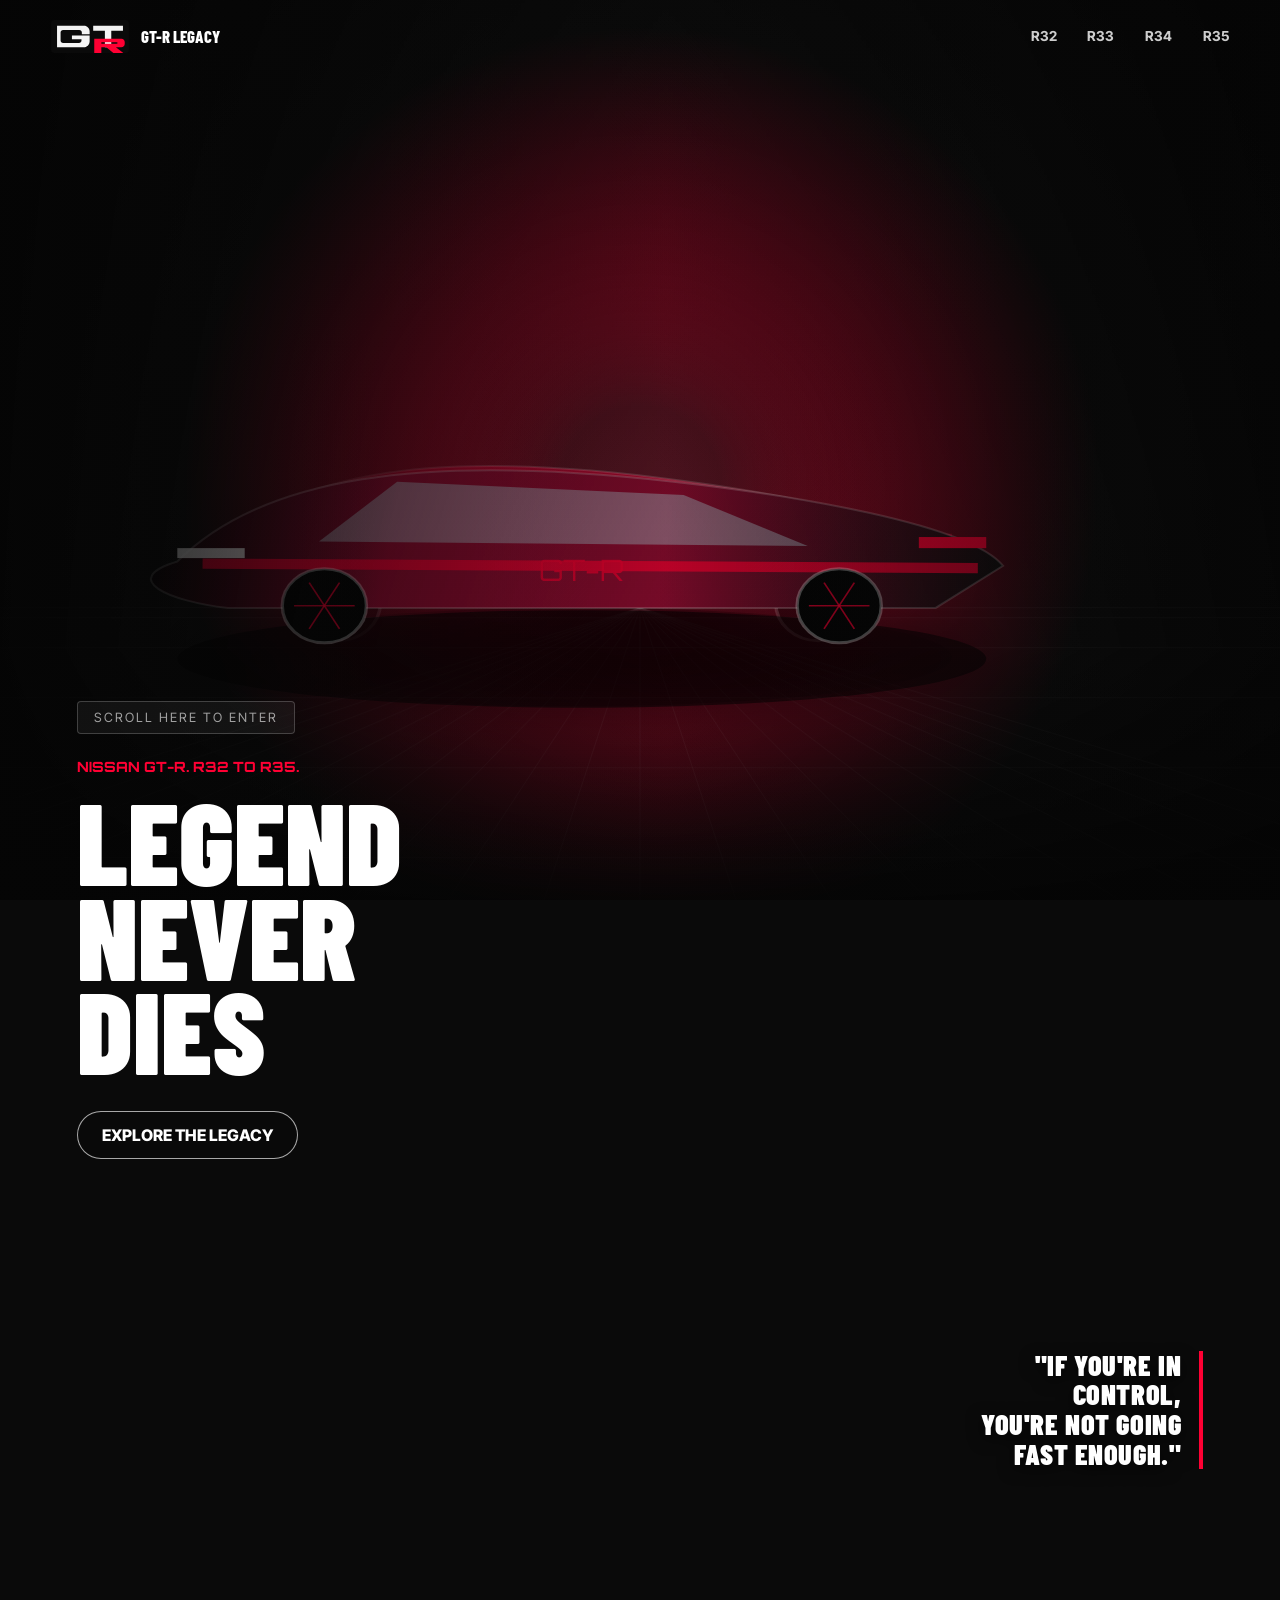
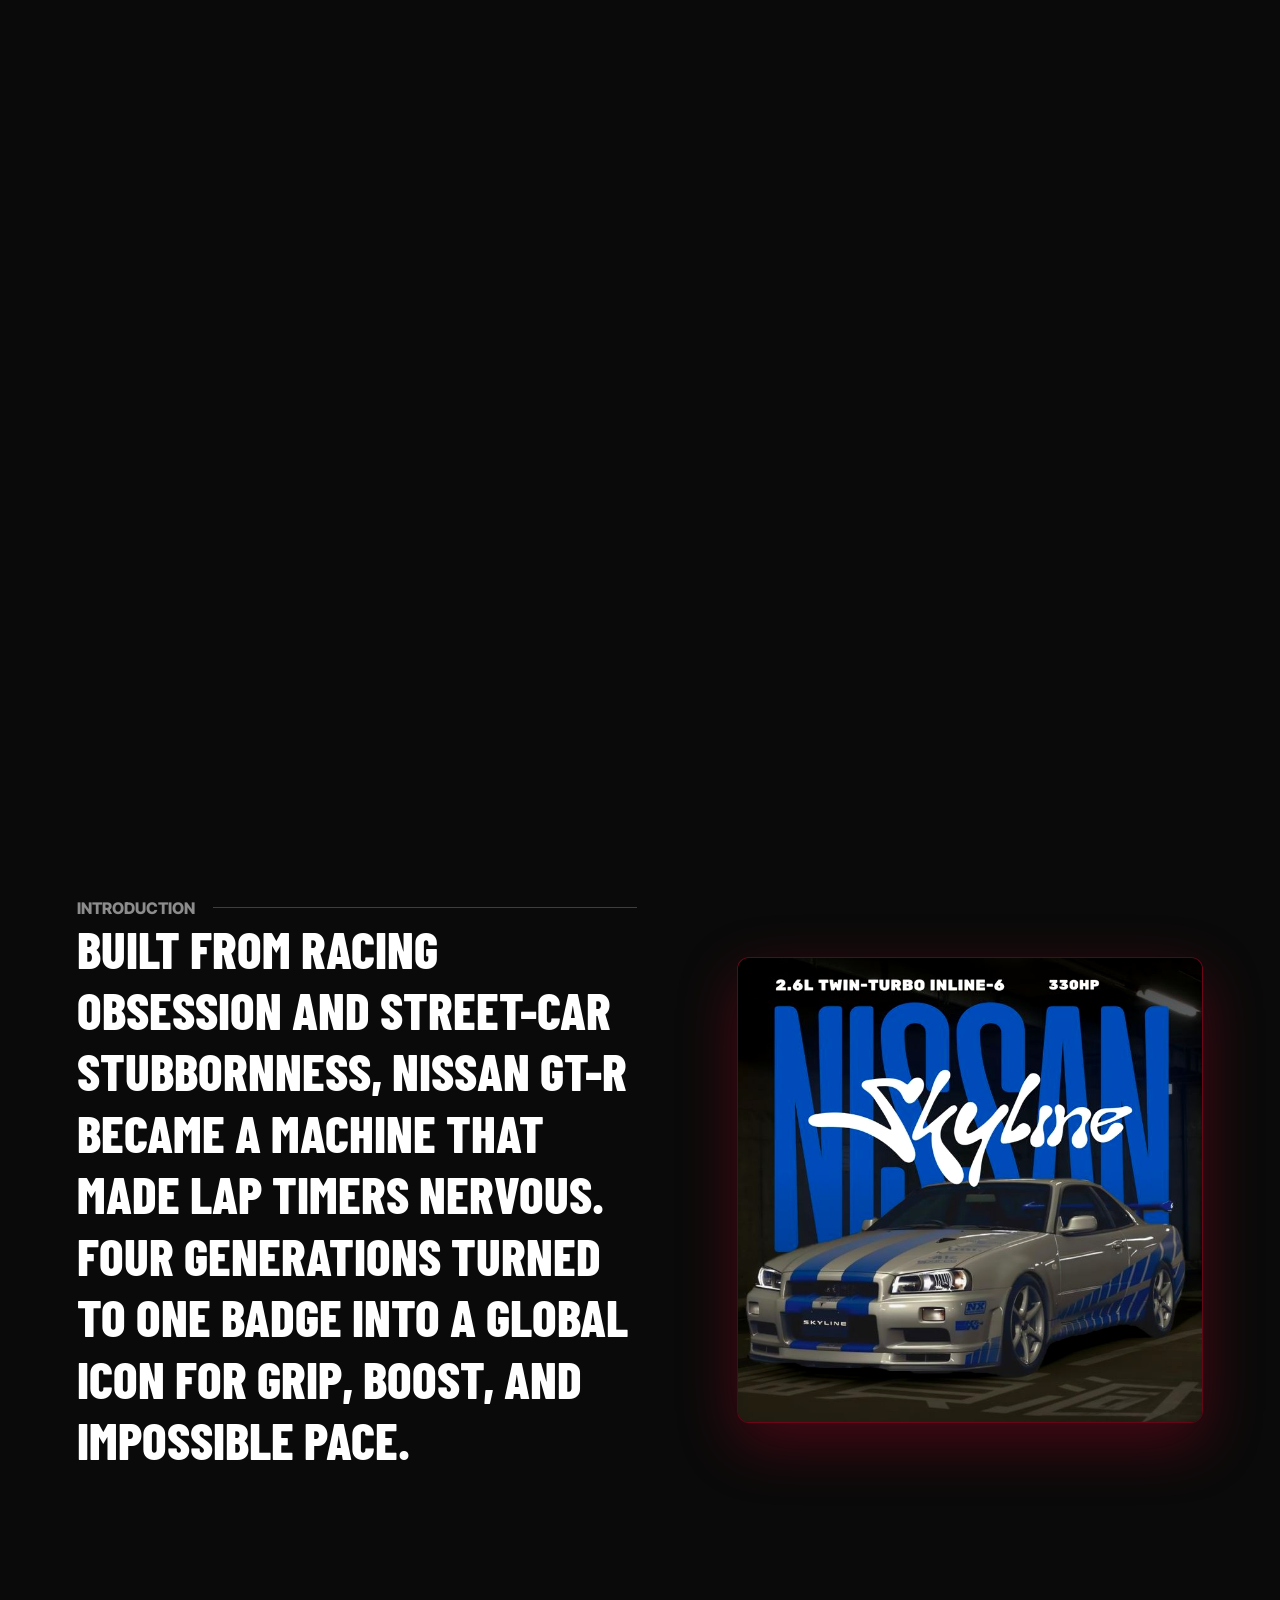
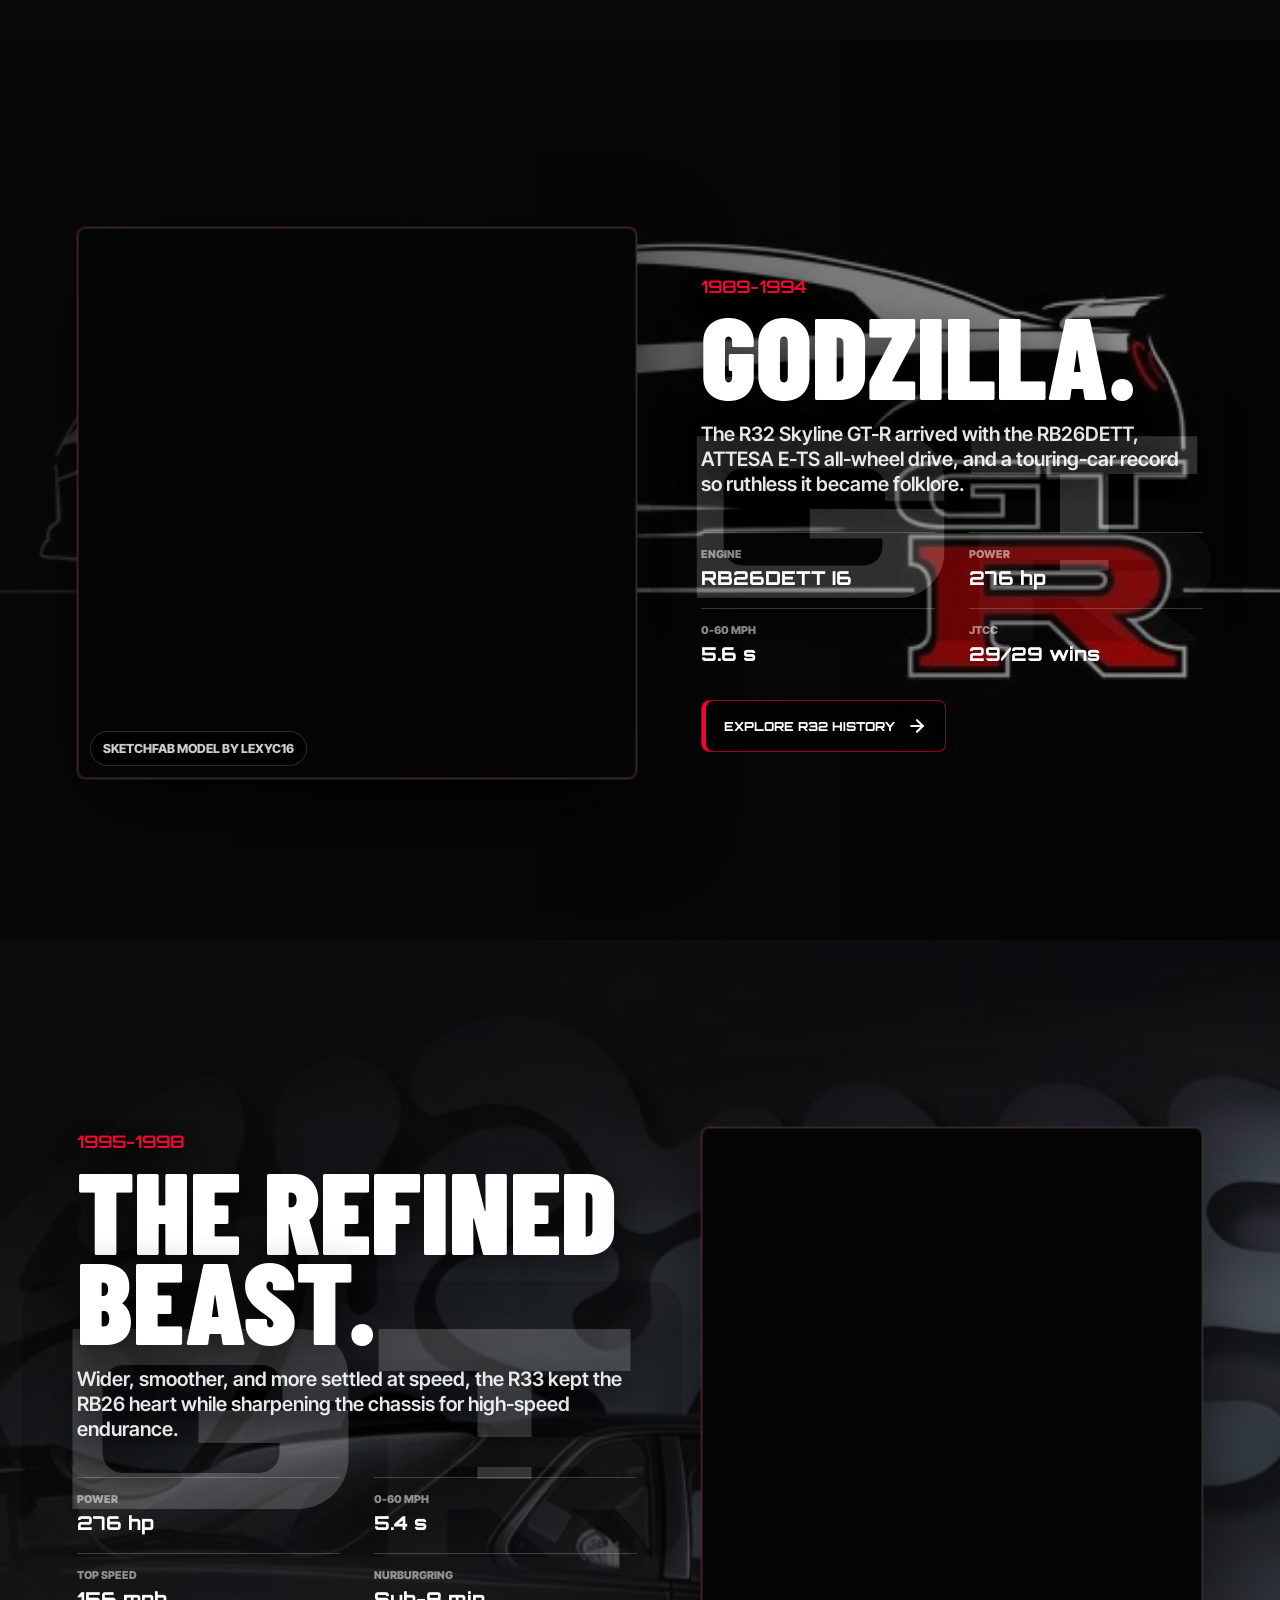
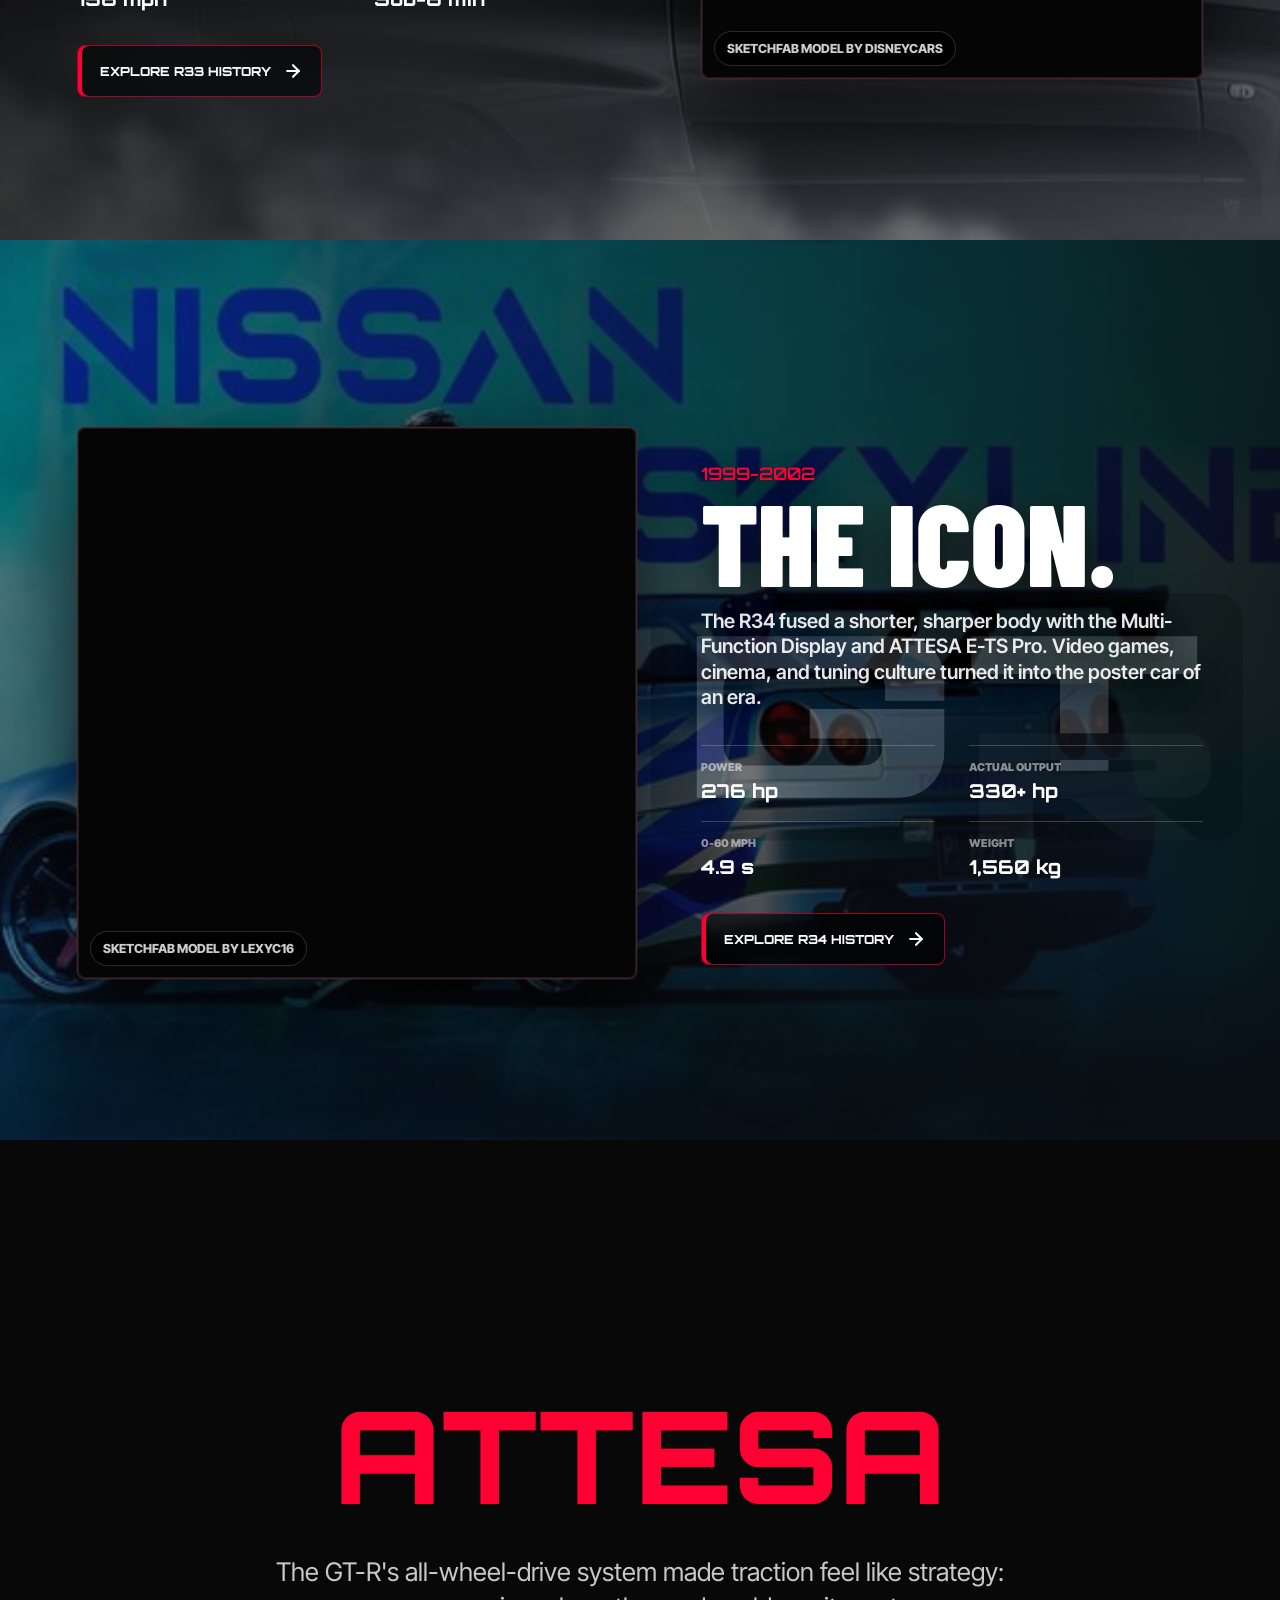
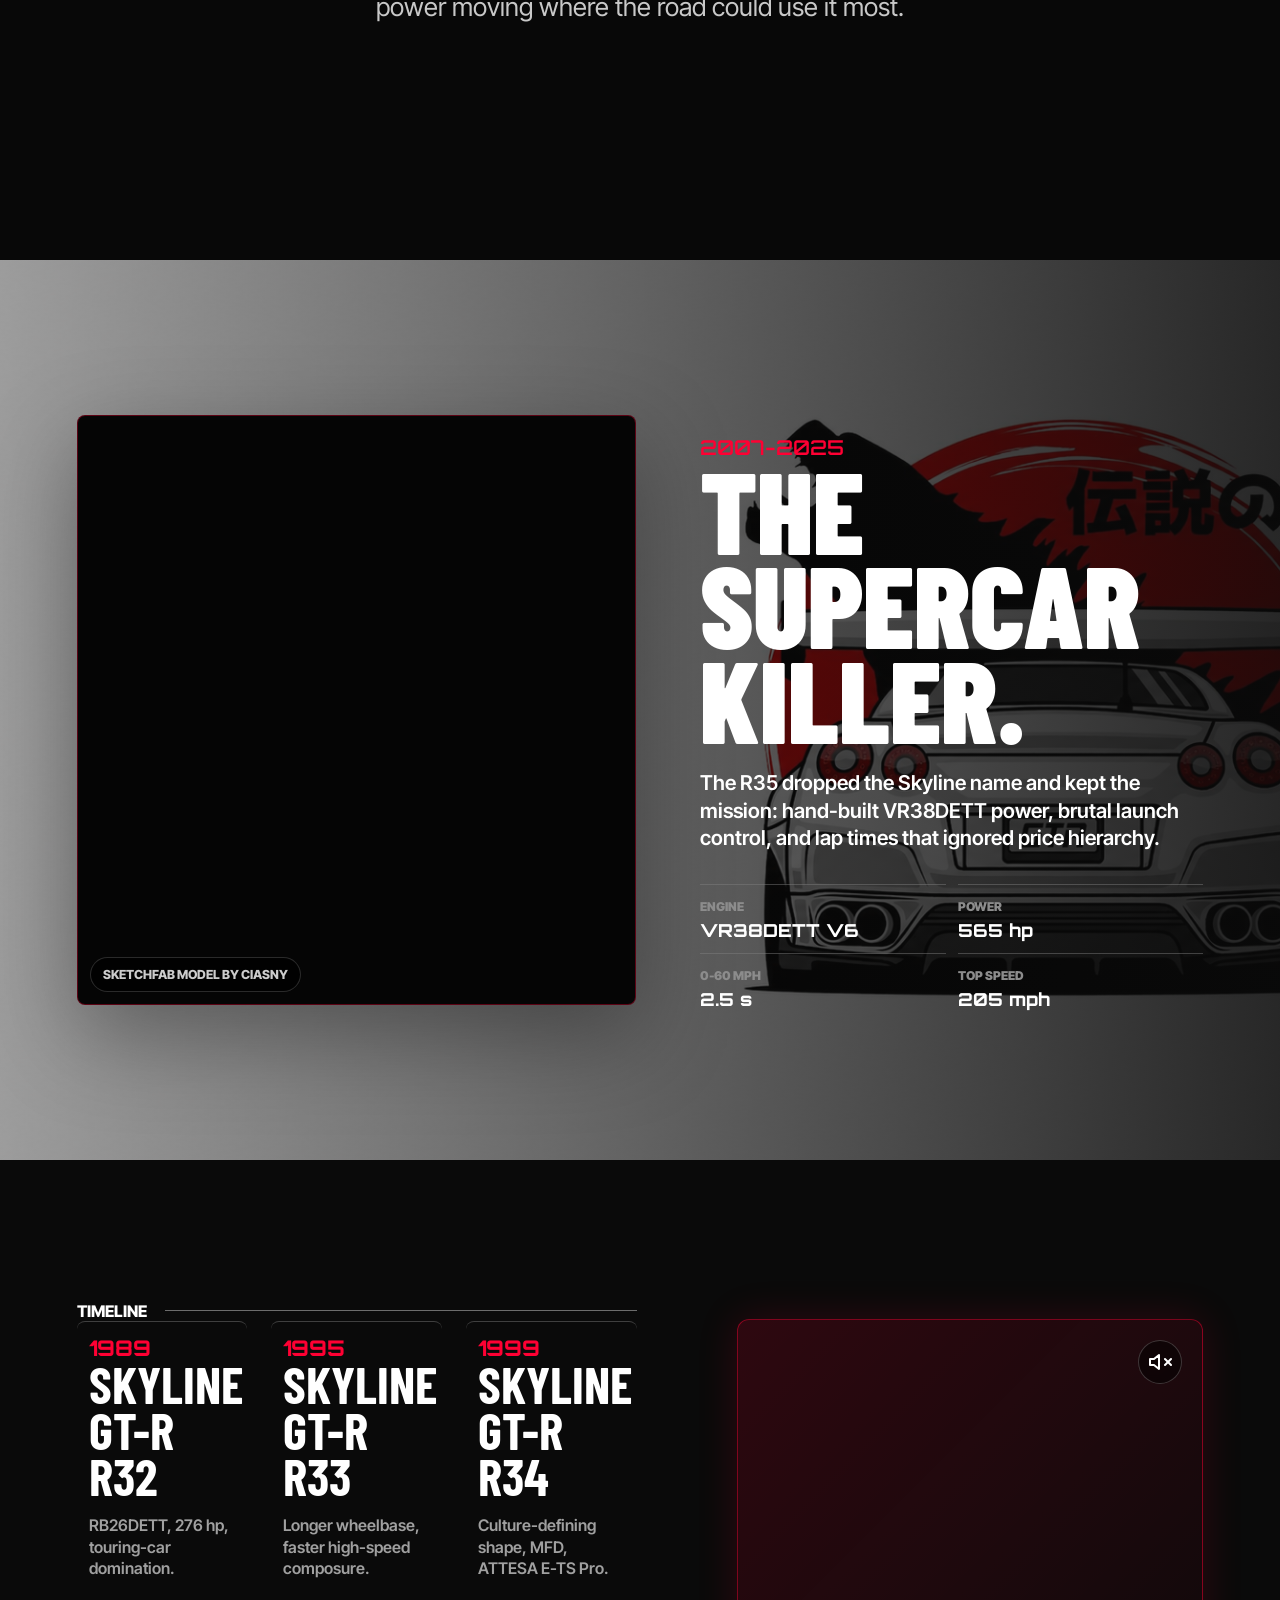
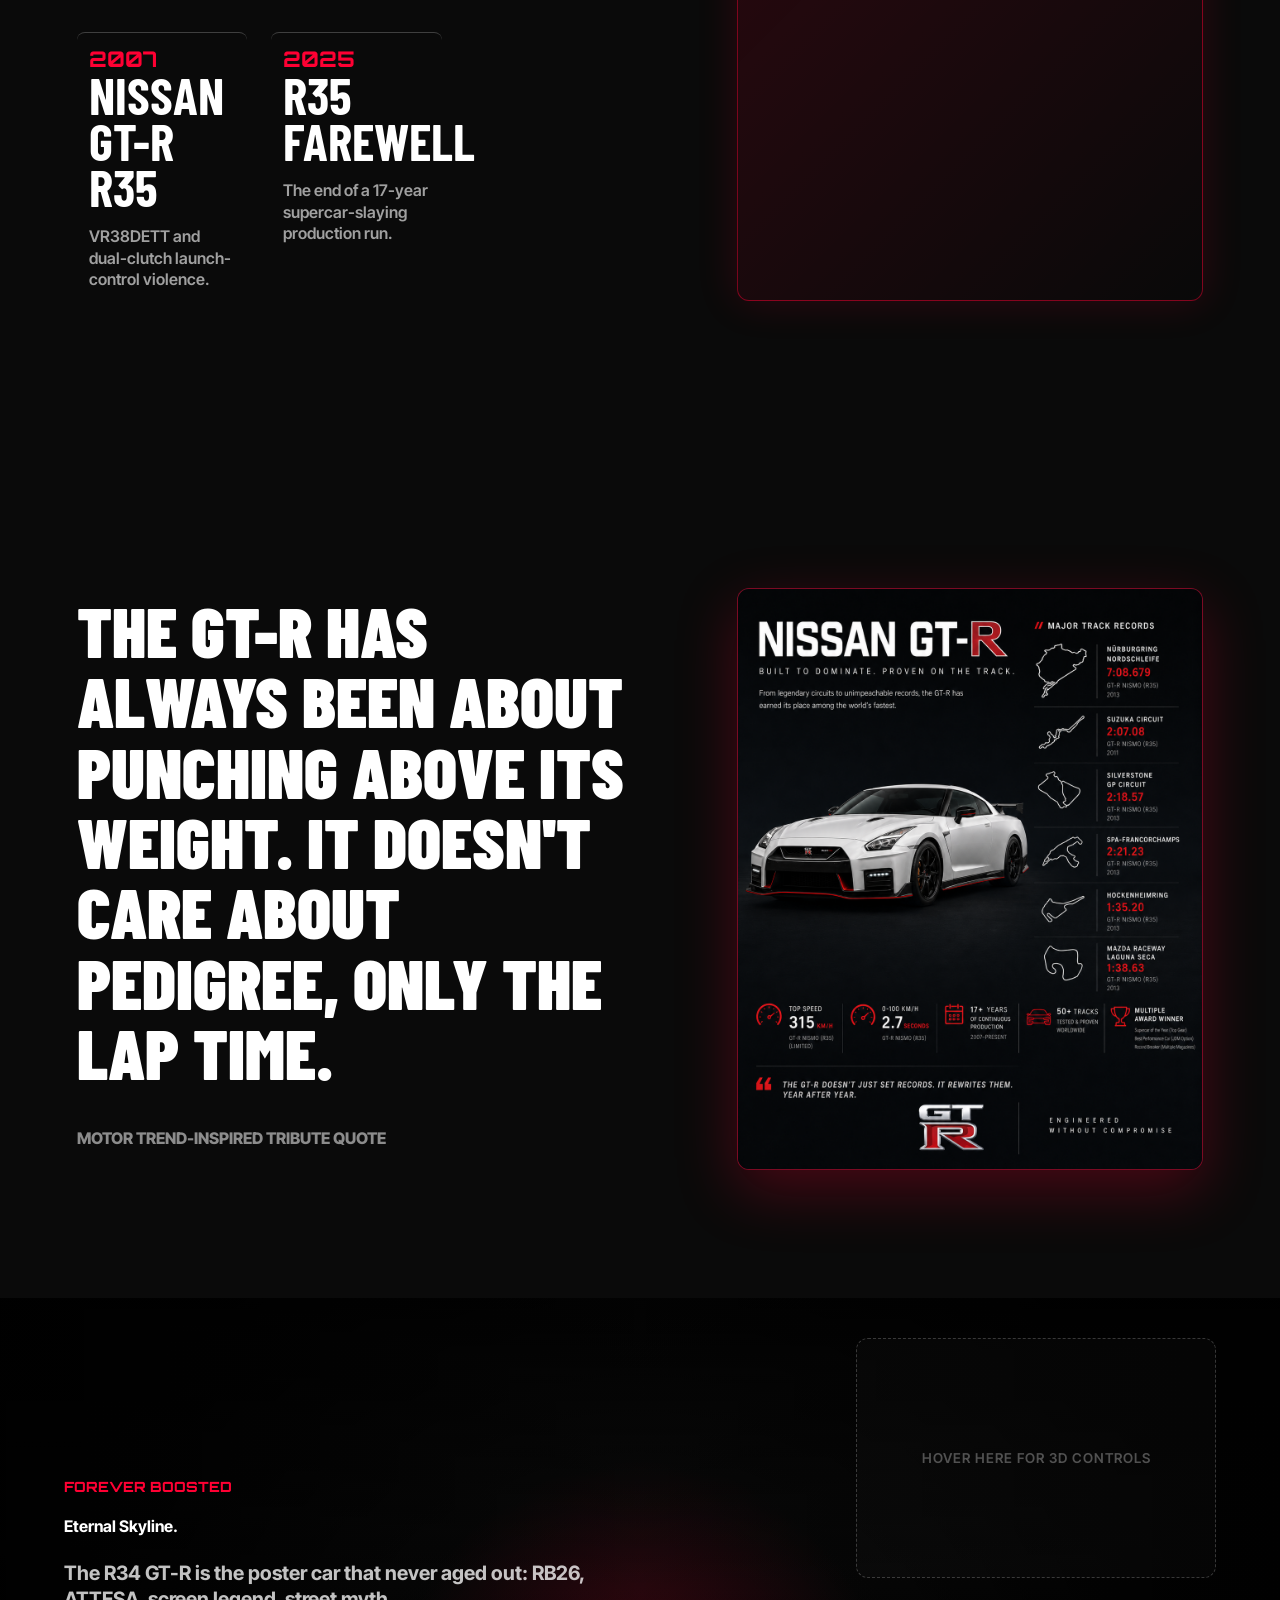
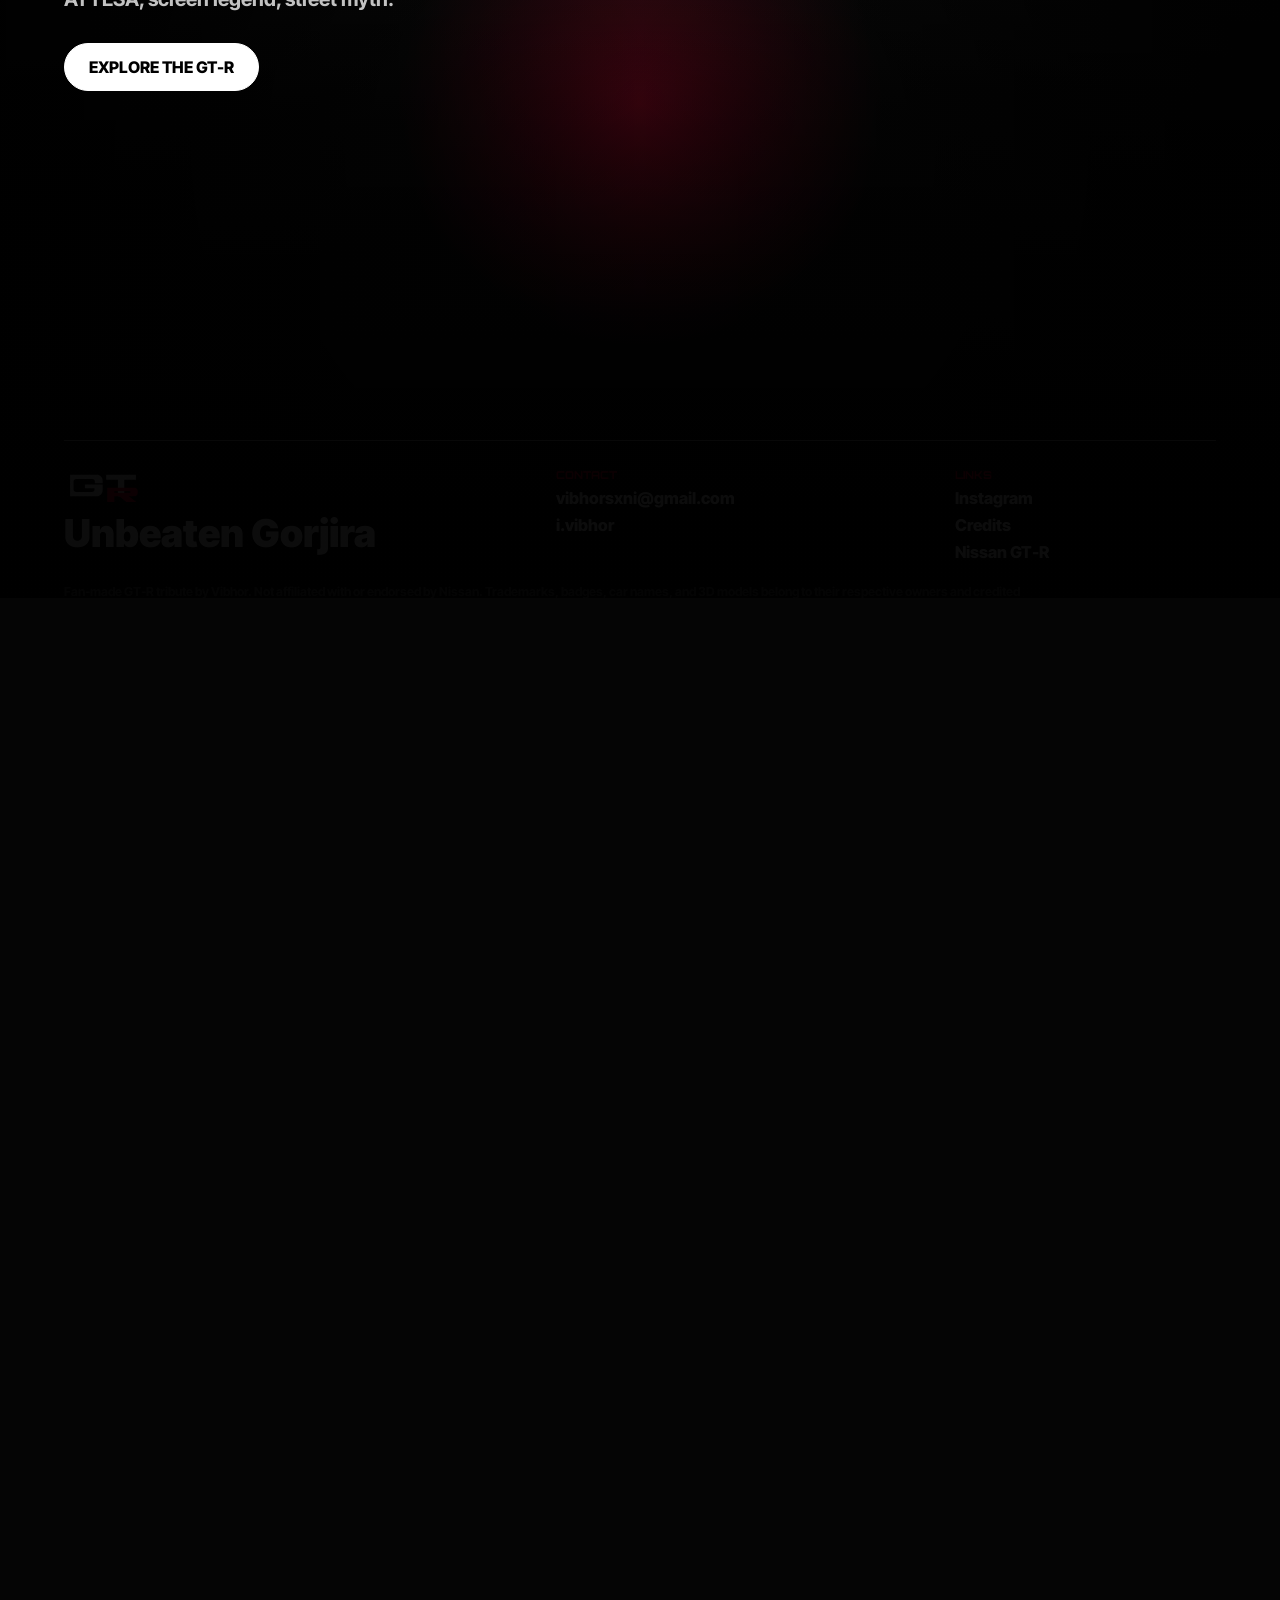
==== commit 7595c1af: "Add R34 drawer, credits, Nismo dossier, and optimize videos" ====
--- a/index.html
+++ b/index.html
@@ -68,8 +68,8 @@
           <span>Introduction</span>
         </div>
         <p class="intro__lead">
-          Built from racing obsession and street-car stubbornness, the GT-R became the machine that made lap timers
-          nervous. Four generations turned one badge into a global shorthand for grip, boost, and impossible pace.
+          Built from racing obsession and street-car stubbornness, Nissan GT-R became a machine that made lap timers
+          nervous. Four generations turned to one badge into a global ICON for grip, boost, and impossible pace.
         </p>
       </div>
       <div class="split-screen__image">
@@ -110,8 +110,267 @@
             <dd>29/29 wins</dd>
           </div>
         </dl>
+        <button class="r32-drawer-trigger" id="r32-drawer-open" aria-controls="r32-drawer">
+          <span>Explore R32 History</span>
+          <svg width="20" height="20" viewBox="0 0 24 24" fill="none" stroke="currentColor" stroke-width="2.5"
+            stroke-linecap="round" stroke-linejoin="round" aria-hidden="true">
+            <line x1="5" y1="12" x2="19" y2="12"></line>
+            <polyline points="12 5 19 12 12 19"></polyline>
+          </svg>
+        </button>
       </div>
     </section>
+
+    <!-- R32 Godzilla Chronicles — Slide-in Drawer -->
+    <aside class="r32-drawer" id="r32-drawer" aria-label="R32 Godzilla history and achievements" aria-hidden="true">
+      <div class="r32-drawer__backdrop" id="r32-drawer-backdrop"></div>
+      <div class="r32-drawer__panel">
+        <header class="r32-drawer__header">
+          <div>
+            <p class="eyebrow" style="margin:0 0 8px"><br><br><br><br>Skyline GT-R BNR32</p>
+            <h2 class="r32-drawer__title"> Godzilla Chronicles.</h2>
+          </div>
+          <button class="r32-drawer__close" id="r32-drawer-close" aria-label="Close R32 history panel">
+            <svg width="28" height="28" viewBox="0 0 24 24" fill="none" stroke="currentColor" stroke-width="2.5"
+              stroke-linecap="round" stroke-linejoin="round">
+              <line x1="18" y1="6" x2="6" y2="18"></line>
+              <line x1="6" y1="6" x2="18" y2="18"></line>
+            </svg>
+          </button>
+        </header>
+
+        <div class="r32-drawer__content" id="r32-drawer-content">
+
+          <section class="r32-cinema r32-reveal" aria-label="R32 feature film">
+            <video
+              src="images/1000+Hp Calsonic Skyline R32 GT-R  FULL BOOST Epic ONBOARD - HillClimb Monsters (1080p, h264).mp4"
+              autoplay loop muted playsinline></video>
+            <button class="sound-toggle" type="button" aria-label="Unmute video" aria-pressed="false">
+              <svg class="icon-unmuted" width="24" height="24" viewBox="0 0 24 24" fill="none" stroke="currentColor"
+                stroke-width="2" stroke-linecap="round" stroke-linejoin="round" style="display:none;">
+                <polygon points="11 5 6 9 2 9 2 15 6 15 11 19 11 5"></polygon>
+                <path d="M15.54 8.46a5 5 0 0 1 0 7.07"></path>
+                <path d="M19.07 4.93a10 10 0 0 1 0 14.14"></path>
+              </svg>
+              <svg class="icon-muted" width="24" height="24" viewBox="0 0 24 24" fill="none" stroke="currentColor"
+                stroke-width="2" stroke-linecap="round" stroke-linejoin="round">
+                <polygon points="11 5 6 9 2 9 2 15 6 15 11 19 11 5"></polygon>
+                <line x1="23" y1="9" x2="17" y2="15"></line>
+                <line x1="17" y1="9" x2="23" y2="15"></line>
+              </svg>
+            </button>
+            <div class="r32-cinema__shade" aria-hidden="true"></div>
+            <div class="r32-cinema__copy">
+              <p class="eyebrow"></p>
+              <h3>The car that made the rulebook blink.</h3>
+              <a class="r32-cinema__cta" href="#r32-briefing">Open the briefing</a>
+            </div>
+            <div class="r32-cinema__meters" aria-label="R32 headline records">
+              <span><strong>29/29</strong>JTCC wins</span>
+              <span><strong>2x</strong>Bathurst 1000</span>
+              <span><strong>1991</strong>Spa 24 Hours</span>
+            </div>
+          </section>
+
+          <section class="r32-briefing" id="r32-briefing">
+            <div class="r32-briefing__intro r32-reveal">
+              <h3>Tap the dossier cards. Watch the story change.</h3>
+              <p>
+                The R32 was not just quick. It linked boost, all-wheel drive, four-wheel steering, and endurance
+                discipline into one machine that forced rivals to chase a moving target.
+              </p>
+            </div>
+
+            <div class="r32-briefing__grid">
+              <article class="r32-focus r32-reveal" aria-live="polite">
+                <span class="r32-focus__kicker" id="r32-focus-kicker">Race record</span>
+                <h3 id="r32-focus-title">29 starts. 29 wins.</h3>
+                <p id="r32-focus-copy">
+                  From 1990 to 1993, the R32 GT-R swept every Japanese Touring Car Championship round it entered.
+                  The run became so complete that the car's class and balance of power had to be reconsidered.
+                </p>
+                <div class="r32-focus__metric">
+                  <strong id="r32-focus-stat">100%</strong>
+                  <span id="r32-focus-label">JTCC win rate</span>
+                </div>
+              </article>
+
+              <div class="r32-dossier r32-reveal" role="tablist" aria-label="R32 story selector">
+                <button class="r32-dossier__card is-active" type="button" data-story="jtcc" role="tab"
+                  aria-selected="true">
+                  <span>01</span>
+                  <strong>Unbeatable run</strong>
+                  <small>Touring-car domination</small>
+                </button>
+                <button class="r32-dossier__card" type="button" data-story="godzilla" role="tab" aria-selected="false">
+                  <span>02</span>
+                  <strong>Godzilla name</strong>
+                  <small>Bathurst shockwave</small>
+                </button>
+                <button class="r32-dossier__card" type="button" data-story="attesa" role="tab" aria-selected="false">
+                  <span>03</span>
+                  <strong>ATTESA E-TS</strong>
+                  <small>Grip as a weapon</small>
+                </button>
+                <button class="r32-dossier__card" type="button" data-story="rb26" role="tab" aria-selected="false">
+                  <span>04</span>
+                  <strong>RB26DETT</strong>
+                  <small>Built for boost</small>
+                </button>
+                <button class="r32-dossier__card" type="button" data-story="Nismo" role="tab" aria-selected="false">
+                  <span>05</span>
+                  <strong>Nismo</strong>
+                  <small>Nismo & N1 Editions</small>
+                </button>
+              </div>
+            </div>
+          </section>
+
+          <section class="r32-dashboard r32-reveal" aria-label="R32 technical dashboard">
+            <div class="r32-gauge">
+              <span>Touring win index</span>
+              <strong>29/29</strong>
+              <i style="--fill:100%"></i>
+            </div>
+            <div class="r32-gauge">
+              <span>Front torque split</span>
+              <strong>0-50%</strong>
+              <i style="--fill:72%"></i>
+            </div>
+            <div class="r32-gauge">
+              <span>Production run</span>
+              <strong>43,934</strong>
+              <i style="--fill:84%"></i>
+            </div>
+            <div class="r32-gauge">
+              <span>N1 homologation</span>
+              <strong>560</strong>
+              <i style="--fill:46%"></i>
+            </div>
+          </section>
+          <!-- History Timeline -->
+          <section class="r32-modern-timeline r32-reveal">
+            <h3> Timeline</h3>
+            <div class="r32-modern-timeline__rail">
+              <article><span>1989</span>
+                <p>R32 Skyline GT-R launches with RB26DETT, ATTESA E-TS, and Super HICAS.</p>
+              </article>
+              <article><span>1990</span>
+                <p>JTCC clean sweep begins. Australia gives it the Godzilla nickname.</p>
+              </article>
+              <article><span>1991</span>
+                <p>Bathurst 1000 and Spa 24 Hours wins prove the package beyond Japan.</p>
+              </article>
+              <article><span>1992</span>
+                <p>Second Bathurst 1000 win. Nismo edition launched. R32 cemented as the greatest Group A touring car.
+                </p>
+              </article>
+              <article><span>1993</span>
+                <p>The streak reaches 29 wins from 29 starts before Group A fades out.</p>
+              </article>
+              <article><span>1994</span>
+                <p>Production ends. 43,934 units built. The legend passes to the R33, but the Godzilla name lives
+                  forever</p>
+              </article>
+              <article><span>Total Built</span>
+                <p>43,934 units built <br> N1 Units - 560 <br> Nismo Units - 560 <br> V-Spec - 1,453</p>
+              </article>
+            </div>
+          </section>
+
+          <div class="r32-close-row">
+            <button class="r32-drawer__close r32-drawer__close--bottom" type="button"
+              aria-label="Close R32 history panel">
+              Close
+              <svg width="22" height="22" viewBox="0 0 24 24" fill="none" stroke="currentColor" stroke-width="2.5"
+                stroke-linecap="round" stroke-linejoin="round">
+                <line x1="18" y1="6" x2="6" y2="18"></line>
+                <line x1="6" y1="6" x2="18" y2="18"></line>
+              </svg>
+            </button>
+          </div>
+
+          <div class="r32-cards-grid">
+            <!-- The Unbeatable Run -->
+            <div class="r32-card r32-reveal" style="--reveal-delay:0ms">
+              <span class="r32-card__accent" aria-hidden="true">29/29</span>
+              <h3>The Unbeatable Run</h3>
+              <p>Between 1990 and 1993, the R32 GT-R entered 29 rounds of the Japanese Touring Car Championship and won
+                every single one. No other production-based car has matched the streak. The dominance was so total that
+                rival manufacturers lobbied to have the GT-R class banned.</p>
+            </div>
+
+            <!-- Godzilla Origin -->
+            <div class="r32-card r32-reveal" style="--reveal-delay:60ms">
+              <span class="r32-card__accent" aria-hidden="true">ゴジラ</span>
+              <h3>Birth of "Godzilla"</h3>
+              <p>The nickname was born at the 1990 Bathurst 1000 in Australia. The R32 GT-R, piloted by Skaife and
+                Richards, destroyed the local V8 field so convincingly that the Australian motorsport press dubbed it
+                "Godzilla" — an unstoppable Japanese monster that couldn't be killed.</p>
+            </div>
+
+            <!-- Bathurst Victories -->
+            <div class="r32-card r32-reveal" style="--reveal-delay:120ms">
+              <span class="r32-card__accent" aria-hidden="true">1000</span>
+              <h3>Bathurst 1000 Domination</h3>
+              <p>The R32 GT-R won the legendary Bathurst 1000 endurance race in 1991 and 1992, humbling the
+                Australian-built Ford Sierras and Holden Commodores on their home soil. The wins were so controversial
+                that the FIA Group A regulations were eventually changed to exclude the GT-R.</p>
+            </div>
+
+            <!-- Spa 24 Hours -->
+            <div class="r32-card r32-reveal" style="--reveal-delay:180ms">
+              <span class="r32-card__accent" aria-hidden="true">SPA</span>
+              <h3>Spa 24 Hours — 1991</h3>
+              <p>Not content with dominating Asia and Australia, the R32 GT-R crossed into European endurance racing and
+                won the grueling Spa 24 Hours in 1991 — proving that the ATTESA E-TS and RB26DETT combination could
+                conquer any circuit on the planet.</p>
+            </div>
+          </div>
+
+          <!-- Divider: Bold Statement -->
+          <div class="r32-statement r32-reveal" style="--reveal-delay:0ms">
+            <p>One car.<br>Four continents.<br><strong>Zero defeats.</strong></p>
+          </div>
+
+          <div class="r32-cards-grid">
+            <!-- ATTESA E-TS -->
+            <div class="r32-card r32-reveal" style="--reveal-delay:60ms">
+              <span class="r32-card__accent" aria-hidden="true">AWD</span>
+              <h3>ATTESA E-TS — The Secret Weapon</h3>
+              <p>The R32 was the first mass-produced Japanese sports car to ship with an electronically controlled
+                all-wheel-drive system. ATTESA E-TS could shift up to 50% of torque to the front wheels in under
+                milliseconds, giving the R32 grip that rear-drive rivals simply could not match in wet or dry
+                conditions.</p>
+            </div>
+
+            <!-- RB26DETT -->
+            <div class="r32-card r32-reveal" style="--reveal-delay:120ms">
+              <span class="r32-card__accent" aria-hidden="true">RB26</span>
+              <h3>The Gentleman's Agreement</h3>
+              <p>Officially rated at 276 hp — the power ceiling Japanese manufacturers voluntarily agreed upon. In
+                reality, every RB26DETT rolling off the Nissan line made closer to 320 hp. Tuners quickly discovered the
+                iron-block inline-six could handle 600+ hp on stock internals, and 1,000+ hp with forged components. The
+                RB26 became the most legendary tuner engine in history.</p>
+            </div>
+
+            <!-- Nismo & Special Editions -->
+            <div class="r32-card r32-reveal" style="--reveal-delay:180ms">
+              <span class="r32-card__accent" aria-hidden="true">NISMO</span>
+              <h3>Nismo & N1 Editions</h3>
+              <p>Nissan Motorsport International produced limited-run homologation specials: the N1 variant stripped
+                weight and added a reinforced engine block for endurance racing, while the Nismo edition received
+                exclusive aero parts and suspension tuning. Only 560 N1 units were ever built.</p>
+            </div>
+          </div>
+          <!-- Closing Statement -->
+          <div class="r32-statement r32-statement--final r32-reveal" style="--reveal-delay:0ms">
+            <p>They didn't just ban<br>the car from racing.<br><strong>They rewrote<br>the rules.</strong></p>
+          </div>
+
+        </div>
+      </div>
+    </aside>
 
     <section class="generation generation--dark" id="r33">
       <div class="generation__content reveal">
@@ -139,6 +398,14 @@
             <dd>Sub-8 min</dd>
           </div>
         </dl>
+        <button class="r33-drawer-trigger" id="r33-drawer-open" aria-controls="r33-drawer">
+          <span>Explore R33 History</span>
+          <svg width="20" height="20" viewBox="0 0 24 24" fill="none" stroke="currentColor" stroke-width="2.5"
+            stroke-linecap="round" stroke-linejoin="round" aria-hidden="true">
+            <line x1="5" y1="12" x2="19" y2="12"></line>
+            <polyline points="12 5 19 12 12 19"></polyline>
+          </svg>
+        </button>
       </div>
       <div class="generation__media model-card">
         <iframe title="1997 Nissan Skyline GT-R R33 by DisneyCars on Sketchfab"
@@ -148,6 +415,236 @@
           target="_blank" rel="noreferrer">Sketchfab model by DisneyCars</a>
       </div>
     </section>
+
+    <!-- R33 The Underrated GT-R — Slide-in Drawer -->
+    <aside class="r33-drawer" id="r33-drawer" aria-label="R33 history and achievements" aria-hidden="true">
+      <div class="r33-drawer__backdrop" id="r33-drawer-backdrop"></div>
+      <div class="r33-drawer__panel">
+        <header class="r33-drawer__header">
+          <div>
+            <p class="eyebrow" style="margin:0 0 8px"><br><br>Skyline GT-R BCNR33</p>
+            <h2 class="r33-drawer__title"> The Underrated GT-R.</h2>
+          </div>
+          <button class="r33-drawer__close" id="r33-drawer-close" aria-label="Close R33 history panel">
+            <svg width="28" height="28" viewBox="0 0 24 24" fill="none" stroke="currentColor" stroke-width="2.5"
+              stroke-linecap="round" stroke-linejoin="round">
+              <line x1="18" y1="6" x2="6" y2="18"></line>
+              <line x1="6" y1="6" x2="18" y2="18"></line>
+            </svg>
+          </button>
+        </header>
+
+        <div class="r33-drawer__content" id="r33-drawer-content">
+
+          <section class="r33-cinema r33-reveal" aria-label="R33 feature film">
+            <video src="images/Nissan R33 GT-R LM Story The Only RWD GT-R - PistonPop (1080p, h264).mp4" autoplay loop
+              muted playsinline></video>
+            <button class="sound-toggle" type="button" aria-label="Unmute video" aria-pressed="false">
+              <svg class="icon-unmuted" width="24" height="24" viewBox="0 0 24 24" fill="none" stroke="currentColor"
+                stroke-width="2" stroke-linecap="round" stroke-linejoin="round" style="display:none;">
+                <polygon points="11 5 6 9 2 9 2 15 6 15 11 19 11 5"></polygon>
+                <path d="M15.54 8.46a5 5 0 0 1 0 7.07"></path>
+                <path d="M19.07 4.93a10 10 0 0 1 0 14.14"></path>
+              </svg>
+              <svg class="icon-muted" width="24" height="24" viewBox="0 0 24 24" fill="none" stroke="currentColor"
+                stroke-width="2" stroke-linecap="round" stroke-linejoin="round">
+                <polygon points="11 5 6 9 2 9 2 15 6 15 11 19 11 5"></polygon>
+                <line x1="23" y1="9" x2="17" y2="15"></line>
+                <line x1="17" y1="9" x2="23" y2="15"></line>
+              </svg>
+            </button>
+            <div class="r33-cinema__shade" aria-hidden="true"></div>
+            <div class="r33-cinema__copy">
+              <p class="eyebrow"></p>
+              <h3>First production car under 8 minutes.</h3>
+              <a class="r33-cinema__cta" href="#r33-briefing">Open the briefing</a>
+            </div>
+            <div class="r33-cinema__meters" aria-label="R33 headline records">
+              <span><strong>7:59</strong>Nürburgring Record</span>
+              <span><strong>188</strong>LM Limited Units</span>
+              <span><strong>400hp</strong>NISMO 400R</span>
+            </div>
+          </section>
+
+          <section class="r33-briefing" id="r33-briefing">
+            <div class="r33-briefing__intro r33-reveal">
+              <h3>Tap the dossier cards. Watch the story change.</h3>
+              <p>
+                The R33 improved stability, aerodynamics, and AWD technology. Often underrated when new, it proved
+                technically superior and became the first production car to break the 8-minute barrier at the
+                Nürburgring Nordschleife.
+              </p>
+            </div>
+
+            <div class="r33-briefing__grid">
+              <article class="r33-focus r33-reveal" aria-live="polite">
+                <span class="r33-focus__kicker" id="r33-focus-kicker">Nürburgring record</span>
+                <h3 id="r33-focus-title">First under 8 minutes.</h3>
+                <p id="r33-focus-copy">
+                  The R33 became the first production car to break the 8-minute barrier at the Nürburgring Nordschleife
+                  with a blistering 7:59.887 lap time, a full 21 seconds faster than the R32.
+                </p>
+                <div class="r33-focus__metric">
+                  <strong id="r33-focus-stat">7:59</strong>
+                  <span id="r33-focus-label">Nordschleife Lap</span>
+                </div>
+              </article>
+
+              <div class="r33-dossier r33-reveal" role="tablist" aria-label="R33 story selector">
+                <button class="r33-dossier__card is-active" type="button" data-story="nurburgring" role="tab"
+                  aria-selected="true">
+                  <span>01</span>
+                  <strong>Nürburgring</strong>
+                  <small>7:59.887 record</small>
+                </button>
+                <button class="r33-dossier__card" type="button" data-story="lemans" role="tab" aria-selected="false">
+                  <span>02</span>
+                  <strong>Le Mans</strong>
+                  <small>LM Limited</small>
+                </button>
+                <button class="r33-dossier__card" type="button" data-story="nismo" role="tab" aria-selected="false">
+                  <span>03</span>
+                  <strong>NISMO 400R</strong>
+                  <small>400 hp unicorn</small>
+                </button>
+                <button class="r33-dossier__card" type="button" data-story="autech" role="tab" aria-selected="false">
+                  <span>04</span>
+                  <strong>Autech</strong>
+                  <small>4-Door GT-R</small>
+                </button>
+              </div>
+            </div>
+          </section>
+
+          <section class="r33-dashboard r33-reveal" aria-label="R33 technical dashboard">
+            <div class="r33-gauge">
+              <span>Nürburgring Time</span>
+              <strong>7:59</strong>
+              <i style="--fill:100%"></i>
+            </div>
+            <div class="r33-gauge">
+              <span>NISMO 400R Power</span>
+              <strong>400 hp</strong>
+              <i style="--fill:90%"></i>
+            </div>
+            <div class="r33-gauge">
+              <span>Production run</span>
+              <strong>16,668</strong>
+              <i style="--fill:38%"></i>
+            </div>
+            <div class="r33-gauge">
+              <span>Weight</span>
+              <strong>1540 kg</strong>
+              <i style="--fill:65%"></i>
+            </div>
+          </section>
+
+          <section class="r33-modern-timeline r33-reveal">
+            <h3>Rulebook Timeline</h3>
+            <div class="r33-modern-timeline__rail">
+              <article><span>1995</span>
+                <p>R33 GT-R launched with improved stability, aerodynamics, and ATTESA E-TS Pro.</p>
+              </article>
+              <article><span>1995</span>
+                <p>Breaks the 8-minute Nürburgring barrier and competes at the 24 Hours of Le Mans.</p>
+              </article>
+              <article><span>1996</span>
+                <p>LM Limited edition released to celebrate Le Mans participation (188 units).</p>
+              </article>
+              <article><span>1997</span>
+                <p>NISMO 400R launched, arguably the most special and powerful R33.</p>
+              </article>
+              <article><span>1998</span>
+                <p>Autech Version 40th Anniversary 4-door GT-R sedan built (416 units).</p>
+              </article>
+              <article><span>1998</span>
+                <p>Production ends. Considered the underrated GT-R but a brilliant engineering achievement.</p>
+              </article>
+            </div>
+          </section>
+
+          <div class="r33-close-row">
+            <button class="r33-drawer__close r33-drawer__close--bottom" type="button"
+              aria-label="Close R33 history panel">
+              Close
+              <svg width="22" height="22" viewBox="0 0 24 24" fill="none" stroke="currentColor" stroke-width="2.5"
+                stroke-linecap="round" stroke-linejoin="round">
+                <line x1="18" y1="6" x2="6" y2="18"></line>
+                <line x1="6" y1="6" x2="18" y2="18"></line>
+              </svg>
+            </button>
+          </div>
+
+          <div class="r33-cards-grid">
+            <!-- Nürburgring Record -->
+            <div class="r33-card r33-reveal" style="--reveal-delay:0ms">
+              <span class="r33-card__accent" aria-hidden="true">7:59</span>
+              <h3>Nürburgring Record</h3>
+              <p>The R33 became legendary because it was the first production car to break the 8-minute Nürburgring
+                barrier. Its official lap was 7:59.887, which was an incredible 21 seconds faster than the R32. It
+                proved Nissan built much more than a heavier R32.</p>
+            </div>
+
+            <!-- LM Limited -->
+            <div class="r33-card r33-reveal" style="--reveal-delay:60ms">
+              <span class="r33-card__accent" aria-hidden="true">LM</span>
+              <h3>LM Limited (1996)</h3>
+              <p>Created to celebrate Nissan's Le Mans participation. Only 188 units were built. It featured Champion
+                Blue paint, a carbon fiber rear wing, special aero parts, and GT-R LM badging.</p>
+            </div>
+
+            <!-- NISMO 400R -->
+            <div class="r33-card r33-reveal" style="--reveal-delay:120ms">
+              <span class="r33-card__accent" aria-hidden="true">400R</span>
+              <h3>NISMO 400R (1997)</h3>
+              <p>Arguably the most special R33. Only 44 units were built. Features the RBX-GT2 2.8L twin-turbo engine
+                pushing 400 hp, upgraded suspension, wider body, and was built entirely by NISMO.</p>
+            </div>
+
+            <!-- Autech -->
+            <div class="r33-card r33-reveal" style="--reveal-delay:180ms">
+              <span class="r33-card__accent" aria-hidden="true">4-DR</span>
+              <h3>Autech Sedan (1998)</h3>
+              <p>An ultra-rare special edition 4-door GT-R sedan built for the Skyline's 40th anniversary. Only 416
+                units were produced, keeping the core GT-R performance in a four-door shell.</p>
+            </div>
+          </div>
+
+          <!-- Divider: Bold Statement -->
+          <div class="r33-statement r33-reveal" style="--reveal-delay:0ms">
+            <p>Smoother.<br>More stable.<br><strong>Extremely capable.</strong></p>
+          </div>
+
+          <!-- Production Stats -->
+          <div class="r33-production r33-reveal" style="--reveal-delay:0ms">
+            <div class="r33-production__grid">
+              <div>
+                <dt>Total Built</dt>
+                <dd>16,668</dd>
+              </div>
+              <div>
+                <dt>LM Limited</dt>
+                <dd>188</dd>
+              </div>
+              <div>
+                <dt>NISMO 400R</dt>
+                <dd>44</dd>
+              </div>
+              <div>
+                <dt>Autech 4-Door</dt>
+                <dd>416</dd>
+              </div>
+            </div>
+          </div>
+
+          <!-- Closing Statement -->
+          <div class="r33-statement r33-statement--final r33-reveal" style="--reveal-delay:0ms">
+            <p>They called it<br>underrated.<br><strong>It set<br>the record.</strong></p>
+          </div>
+
+        </div>
+      </div>
+    </aside>
 
     <section class="generation generation--dark generation--wide" id="r34">
       <div class="generation__media model-card">
@@ -182,8 +679,243 @@
             <dd>1,560 kg</dd>
           </div>
         </dl>
+        <button class="r34-drawer-trigger" id="r34-drawer-open" aria-controls="r34-drawer">
+          <span>Explore R34 History</span>
+          <svg width="20" height="20" viewBox="0 0 24 24" fill="none" stroke="currentColor" stroke-width="2.5"
+            stroke-linecap="round" stroke-linejoin="round" aria-hidden="true">
+            <line x1="5" y1="12" x2="19" y2="12"></line>
+            <polyline points="12 5 19 12 12 19"></polyline>
+          </svg>
+        </button>
       </div>
     </section>
+
+    <!-- R34 The Icon — Slide-in Drawer -->
+    <aside class="r34-drawer" id="r34-drawer" aria-label="R34 history and achievements" aria-hidden="true">
+      <div class="r34-drawer__backdrop" id="r34-drawer-backdrop"></div>
+      <div class="r34-drawer__panel">
+        <header class="r34-drawer__header">
+          <div>
+            <p class="eyebrow" style="margin:0 0 8px"><br><br>Skyline GT-R BNR34</p>
+            <h2 class="r34-drawer__title"> The Icon.</h2>
+          </div>
+          <button class="r34-drawer__close" id="r34-drawer-close" aria-label="Close R34 history panel">
+            <svg width="28" height="28" viewBox="0 0 24 24" fill="none" stroke="currentColor" stroke-width="2.5"
+              stroke-linecap="round" stroke-linejoin="round">
+              <line x1="18" y1="6" x2="6" y2="18"></line>
+              <line x1="6" y1="6" x2="18" y2="18"></line>
+            </svg>
+          </button>
+        </header>
+
+        <div class="r34-drawer__content" id="r34-drawer-content">
+
+          <section class="r34-cinema r34-reveal" aria-label="R34 feature film">
+            <video src="images/r34.mp4" autoplay loop muted playsinline></video>
+            <button class="sound-toggle" type="button" aria-label="Unmute video" aria-pressed="false">
+              <svg class="icon-unmuted" width="24" height="24" viewBox="0 0 24 24" fill="none" stroke="currentColor"
+                stroke-width="2" stroke-linecap="round" stroke-linejoin="round" style="display:none;">
+                <polygon points="11 5 6 9 2 9 2 15 6 15 11 19 11 5"></polygon>
+                <path d="M15.54 8.46a5 5 0 0 1 0 7.07"></path>
+                <path d="M19.07 4.93a10 10 0 0 1 0 14.14"></path>
+              </svg>
+              <svg class="icon-muted" width="24" height="24" viewBox="0 0 24 24" fill="none" stroke="currentColor"
+                stroke-width="2" stroke-linecap="round" stroke-linejoin="round">
+                <polygon points="11 5 6 9 2 9 2 15 6 15 11 19 11 5"></polygon>
+                <line x1="23" y1="9" x2="17" y2="15"></line>
+                <line x1="17" y1="9" x2="23" y2="15"></line>
+              </svg>
+            </button>
+            <div class="r34-cinema__shade" aria-hidden="true"></div>
+            <div class="r34-cinema__copy">
+              <p class="eyebrow">Pop Culture Legend</p>
+              <h3>The peak Skyline generation.</h3>
+              <a class="r34-cinema__cta" href="#r34-briefing">Open the briefing</a>
+            </div>
+            <div class="r34-cinema__meters" aria-label="R34 headline records">
+              <span><strong>11,578</strong>Total Produced</span>
+              <span><strong>1,000</strong>Nür Editions</span>
+              <span><strong>5.8"</strong>MFD Telemetry</span>
+            </div>
+          </section>
+
+          <section class="r34-briefing" id="r34-briefing">
+            <div class="r34-briefing__intro r34-reveal">
+              <h3>Tap the dossier cards. Watch the story change.</h3>
+              <p>
+                The R34 refined the GT-R formula with a shorter wheelbase, stronger chassis, and futuristic telemetry.
+                Its legendary tuning potential and pop culture appearances cemented it as the ultimate JDM icon.
+              </p>
+            </div>
+
+            <div class="r34-briefing__grid">
+              <article class="r34-focus r34-reveal" aria-live="polite">
+                <span class="r34-focus__kicker" id="r34-focus-kicker">5.8-inch MFD</span>
+                <h3 id="r34-focus-title">Telemetry for the street.</h3>
+                <p id="r34-focus-copy">
+                  The R34 introduced a futuristic 5.8-inch multifunction display (MFD) showing boost, oil and water
+                  temp, G-forces, and lap timing, blending video game aesthetics with real-world performance.
+                </p>
+                <div class="r34-focus__metric">
+                  <strong id="r34-focus-stat">5.8"</strong>
+                  <span id="r34-focus-label">Multifunction Display</span>
+                </div>
+              </article>
+
+              <div class="r34-dossier r34-reveal" role="tablist" aria-label="R34 story selector">
+                <button class="r34-dossier__card is-active" type="button" data-story="mfd" role="tab"
+                  aria-selected="true">
+                  <span>01</span>
+                  <strong>5.8" MFD</strong>
+                  <small>Advanced telemetry</small>
+                </button>
+                <button class="r34-dossier__card" type="button" data-story="vspec" role="tab" aria-selected="false">
+                  <span>02</span>
+                  <strong>V-Spec</strong>
+                  <small>Track focused</small>
+                </button>
+                <button class="r34-dossier__card" type="button" data-story="nur" role="tab" aria-selected="false">
+                  <span>03</span>
+                  <strong>Nür Editions</strong>
+                  <small>Ultimate collector</small>
+                </button>
+                <button class="r34-dossier__card" type="button" data-story="popculture" role="tab"
+                  aria-selected="false">
+                  <span>04</span>
+                  <strong>Icon</strong>
+                  <small>Movies & Games</small>
+                </button>
+              </div>
+            </div>
+          </section>
+
+          <section class="r34-dashboard r34-reveal" aria-label="R34 technical dashboard">
+            <div class="r34-gauge">
+              <span>Real-world Power</span>
+              <strong>330+ hp</strong>
+              <i style="--fill:85%"></i>
+            </div>
+            <div class="r34-gauge">
+              <span>ATTESA E-TS Pro</span>
+              <strong>Active LSD</strong>
+              <i style="--fill:95%"></i>
+            </div>
+            <div class="r34-gauge">
+              <span>Production run</span>
+              <strong>11,578</strong>
+              <i style="--fill:25%"></i>
+            </div>
+            <div class="r34-gauge">
+              <span>Nür Editions</span>
+              <strong>1,000</strong>
+              <i style="--fill:10%"></i>
+            </div>
+          </section>
+
+          <section class="r34-modern-timeline r34-reveal">
+            <h3>Rulebook Timeline</h3>
+            <div class="r34-modern-timeline__rail">
+              <article><span>1999</span>
+                <p>R34 GT-R launched, featuring the innovative 5.8-inch multifunction display (MFD).</p>
+              </article>
+              <article><span>2000</span>
+                <p>V-Spec II introduced with stiffer suspension, larger rear brake rotors, and carbon fiber hood with
+                  NACA duct.</p>
+              </article>
+              <article><span>2001</span>
+                <p>M-Spec introduced, adding "Ripple Control" dampers and heated leather seats.</p>
+              </article>
+              <article><span>2002</span>
+                <p>Final Nür editions (M-Spec Nür, V-Spec II Nür) launched, honoring Nürburgring heritage. Only 1,000
+                  built.</p>
+              </article>
+              <article><span>2002</span>
+                <p>Production officially ends, marking the final Skyline GT-R generation before the R35.</p>
+              </article>
+            </div>
+          </section>
+
+          <div class="r34-close-row">
+            <button class="r34-drawer__close r34-drawer__close--bottom" type="button"
+              aria-label="Close R34 history panel">
+              Close
+              <svg width="22" height="22" viewBox="0 0 24 24" fill="none" stroke="currentColor" stroke-width="2.5"
+                stroke-linecap="round" stroke-linejoin="round">
+                <line x1="18" y1="6" x2="6" y2="18"></line>
+                <line x1="6" y1="6" x2="18" y2="18"></line>
+              </svg>
+            </button>
+          </div>
+
+          <div class="r34-cards-grid">
+            <!-- MFD -->
+            <div class="r34-card r34-reveal" style="--reveal-delay:0ms">
+              <span class="r34-card__accent" aria-hidden="true">MFD</span>
+              <h3>Futuristic Telemetry</h3>
+              <p>The 5.8-inch display, designed partly with gaming expertise, brought race car data to the street.
+                Monitoring boost, temperatures, and G-forces felt revolutionary in 1999.</p>
+            </div>
+
+            <!-- V-Spec II -->
+            <div class="r34-card r34-reveal" style="--reveal-delay:60ms">
+              <span class="r34-card__accent" aria-hidden="true">CARBON</span>
+              <h3>V-Spec II Innovations</h3>
+              <p>Nissan replaced the aluminum hood with carbon fiber, adding a NACA duct to keep the RB26DETT cooler on
+                track. Stiffer suspension completed the track-focused package.</p>
+            </div>
+
+            <!-- Nür Editions -->
+            <div class="r34-card r34-reveal" style="--reveal-delay:120ms">
+              <span class="r34-card__accent" aria-hidden="true">NÜR</span>
+              <h3>The Ultimate Send-Off</h3>
+              <p>The 2002 Nür editions featured an upgraded N1-spec RB26 engine with larger turbochargers and ceramic
+                blades swapped for steel, allowing higher boost limits right from the factory.</p>
+            </div>
+
+            <!-- Pop Culture -->
+            <div class="r34-card r34-reveal" style="--reveal-delay:180ms">
+              <span class="r34-card__accent" aria-hidden="true">ICON</span>
+              <h3>Godzilla Returns</h3>
+              <p>Immortalized by Gran Turismo and the Fast & Furious movies, the R34 became the dream car for a
+                generation of enthusiasts, celebrated for its analog feel and endless tuning potential.</p>
+            </div>
+          </div>
+
+          <!-- Divider: Bold Statement -->
+          <div class="r34-statement r34-reveal" style="--reveal-delay:0ms">
+            <p>Perfect balance.<br>Analog feel.<br><strong>Motorsport DNA.</strong></p>
+          </div>
+
+          <!-- Production Stats -->
+          <div class="r34-production r34-reveal" style="--reveal-delay:0ms">
+            <div class="r34-production__grid">
+              <div>
+                <dt>Total Built</dt>
+                <dd>11,578</dd>
+              </div>
+              <div>
+                <dt>V-Spec / V-Spec II</dt>
+                <dd>6,041</dd>
+              </div>
+              <div>
+                <dt>Nür Editions</dt>
+                <dd>1,000</dd>
+              </div>
+              <div>
+                <dt>M-Spec</dt>
+                <dd>366</dd>
+              </div>
+            </div>
+          </div>
+
+          <!-- Closing Statement -->
+          <div class="r34-statement r34-statement--final r34-reveal" style="--reveal-delay:0ms">
+            <p>The peak of an era.<br><strong>A timeless<br>legend.</strong></p>
+          </div>
+
+        </div>
+      </div>
+    </aside>
 
     <section class="feature-stat">
       <div class="feature-stat__inner reveal">
@@ -265,8 +997,21 @@
         </div>
       </div>
       <div class="split-screen__image">
-        <video src="images/edit.mp4" autoplay loop muted playsinline
-          aria-label="GT-R generations evolution video"></video>
+        <video src="images/edit.mp4" autoplay loop muted playsinline></video>
+        <button class="sound-toggle" type="button" aria-label="Unmute video" aria-pressed="false">
+          <svg class="icon-unmuted" width="24" height="24" viewBox="0 0 24 24" fill="none" stroke="currentColor"
+            stroke-width="2" stroke-linecap="round" stroke-linejoin="round" style="display:none;">
+            <polygon points="11 5 6 9 2 9 2 15 6 15 11 19 11 5"></polygon>
+            <path d="M15.54 8.46a5 5 0 0 1 0 7.07"></path>
+            <path d="M19.07 4.93a10 10 0 0 1 0 14.14"></path>
+          </svg>
+          <svg class="icon-muted" width="24" height="24" viewBox="0 0 24 24" fill="none" stroke="currentColor"
+            stroke-width="2" stroke-linecap="round" stroke-linejoin="round">
+            <polygon points="11 5 6 9 2 9 2 15 6 15 11 19 11 5"></polygon>
+            <line x1="23" y1="9" x2="17" y2="15"></line>
+            <line x1="17" y1="9" x2="23" y2="15"></line>
+          </svg>
+        </button>
       </div>
     </section>
 
@@ -333,12 +1078,12 @@
           </address>
           <nav aria-label="Contact and footer links">
             <a href="https://www.instagram.com/i.vibhor/" target="_blank" rel="noreferrer">Instagram</a>
-            <a href="#credits">Credits</a>
+            <a href="credits.html">Credits</a>
             <a href="https://www.nissanusa.com/vehicles/sports-cars/gt-r.html" target="_blank" rel="noreferrer">Nissan
               GT-R</a>
           </nav>
           <p>
-            Fan-made GT-R tribute by gfxthecars. Not affiliated with or endorsed by Nissan. Trademarks, badges, car
+            Fan-made GT-R tribute by Vibhor. Not affiliated with or endorsed by Nissan. Trademarks, badges, car
             names, and 3D models belong to their respective owners and credited creators.
           </p>
         </div>
--- a/css/styles.css
+++ b/css/styles.css
@@ -390,7 +390,7 @@
 }
 
 #r32 {
-  background: linear-gradient(90deg, rgba(10, 10, 10, 0.5) 0%, rgba(10, 10, 10, 0.88) 100%), url("../images/336925615884476318.jpg") center center / cover no-repeat;
+  background: linear-gradient(90deg, rgba(10, 10, 10, 0.82) 0%, rgba(10, 10, 10, 0.4) 100%), url("../images/336925615884476318.jpg") center center / cover no-repeat;
 }
 
 #r33 {
@@ -413,12 +413,15 @@
   #r32 {
     background: linear-gradient(180deg, rgba(10, 10, 10, 0.6) 0%, rgba(10, 10, 10, 0.9) 100%), url("../images/336925615884476318.jpg") center center / cover no-repeat;
   }
+
   #r33 {
     background: linear-gradient(180deg, rgba(10, 10, 10, 0.4) 0%, rgba(10, 10, 10, 0.9) 100%), url("../images/986147649649193507.jpg") center center / cover no-repeat;
   }
+
   #r34 {
     background: linear-gradient(180deg, rgba(10, 10, 10, 0.4) 0%, rgba(10, 10, 10, 0.9) 100%), url("../images/269582727687922351.jpg") center center / cover no-repeat;
   }
+
   #r35 {
     background: linear-gradient(180deg, rgba(10, 10, 10, 0.4) 0%, rgba(10, 10, 10, 0.9) 100%), url("../images/GTR.png") center center / cover no-repeat;
   }
@@ -938,8 +941,7 @@
   height: 120vh;
   border: 0;
   transform:
-    translateX(calc((var(--finale-progress) - .5) * -6vw))
-    scale(calc(1.03 + (var(--finale-progress) * .07)));
+    translateX(calc((var(--finale-progress) - .5) * -6vw)) scale(calc(1.03 + (var(--finale-progress) * .07)));
   filter: saturate(1.08) contrast(1.05);
   transition: transform 120ms cubic-bezier(0.25, 0.46, 0.45, 0.94);
 }
@@ -964,14 +966,29 @@
   grid-template-rows: clamp(20px, 5vh, 40px) 240px 1fr;
 }
 
-.finale__scroll-blocker > .blocker {
+.finale__scroll-blocker>.blocker {
   pointer-events: auto;
 }
 
-.blocker-top { grid-column: 1 / -1; grid-row: 1; }
-.blocker-bottom { grid-column: 1 / -1; grid-row: 3; }
-.blocker-left { grid-column: 1; grid-row: 2; }
-.blocker-right { grid-column: 3; grid-row: 2; }
+.blocker-top {
+  grid-column: 1 / -1;
+  grid-row: 1;
+}
+
+.blocker-bottom {
+  grid-column: 1 / -1;
+  grid-row: 3;
+}
+
+.blocker-left {
+  grid-column: 1;
+  grid-row: 2;
+}
+
+.blocker-right {
+  grid-column: 3;
+  grid-row: 2;
+}
 
 .finale__interactive-zone {
   grid-column: 2;
@@ -1003,8 +1020,7 @@
   z-index: 2;
   width: min(1080px, 88vw);
   transform:
-    translateY(calc(var(--finale-progress) * -16vh))
-    translateX(calc(var(--finale-progress) * 3vw));
+    translateY(calc(var(--finale-progress) * -16vh)) translateX(calc(var(--finale-progress) * 3vw));
   opacity: clamp(.16, calc(1.15 - (var(--finale-progress) * 1.6)), 1);
   will-change: transform, opacity;
 }
@@ -1017,7 +1033,7 @@
   text-align: left;
 }
 
-.finale__motion-copy > p:not(.eyebrow) {
+.finale__motion-copy>p:not(.eyebrow) {
   max-width: 540px;
   margin: 24px 0 0;
   color: rgba(255, 255, 255, .76);
@@ -1156,6 +1172,7 @@
 }
 
 @media (max-width: 980px) {
+
   .generation,
   .generation--wide {
     grid-template-columns: 1fr;
@@ -1262,7 +1279,7 @@
     font-size: clamp(4.2rem, 16vw, 7rem);
   }
 
-  .finale__motion-copy > p:not(.eyebrow) {
+  .finale__motion-copy>p:not(.eyebrow) {
     max-width: 320px;
   }
 
@@ -1274,3 +1291,3778 @@
     font-size: 1rem;
   }
 }
+
+/* ═══════════════════════════════════════════════════════
+   R32 GODZILLA CHRONICLES — SLIDE-IN DRAWER (CINEMATIC)
+   ═══════════════════════════════════════════════════════ */
+
+/* Minimal Trigger Button */
+.r32-cinematic-trigger {
+  display: inline-flex;
+  align-items: center;
+  justify-content: center;
+  width: fit-content;
+  margin-top: 34px;
+  padding: 14px 0;
+  border: none;
+  background: transparent;
+  color: #fff;
+  font-family: var(--font-tech);
+  font-size: 0.85rem;
+  font-weight: 800;
+  letter-spacing: 2px;
+  text-transform: uppercase;
+  cursor: pointer;
+  border-bottom: 1px solid rgba(255, 255, 255, 0.3);
+  transition: all 0.3s ease;
+}
+
+.r32-cinematic-trigger:hover {
+  border-bottom-color: var(--red);
+  color: var(--red);
+}
+
+/* Drawer Overlay Container */
+.r32-drawer {
+  position: fixed;
+  inset: 0;
+  z-index: 100;
+  pointer-events: none;
+  visibility: hidden;
+}
+
+.r32-drawer.is-open {
+  pointer-events: auto;
+  visibility: visible;
+}
+
+/* Backdrop */
+.r32-drawer__backdrop {
+  position: absolute;
+  inset: 0;
+  background: rgba(0, 0, 0, 0.9);
+  backdrop-filter: blur(20px);
+  opacity: 0;
+  transition: opacity 0.5s ease;
+}
+
+.r32-drawer.is-open .r32-drawer__backdrop {
+  opacity: 1;
+}
+
+/* Slide-in Panel — Full Screen */
+.r32-drawer__panel {
+  position: absolute;
+  top: 0;
+  right: 0;
+  width: 100vw;
+  height: 100vh;
+  display: flex;
+  flex-direction: column;
+  background: #000;
+  transform: translateX(100%);
+  transition: transform 0.6s cubic-bezier(0.16, 1, 0.3, 1);
+  overflow-y: auto;
+  overflow-x: hidden;
+}
+
+.r32-drawer.is-open .r32-drawer__panel {
+  transform: translateX(0);
+}
+
+.r32-drawer__content {
+  width: 100%;
+  max-width: 1400px;
+  margin: 0 auto;
+  padding: 0 0 60px;
+}
+
+/* Cinematic Hero */
+.r32-cinematic-hero {
+  position: relative;
+  width: 100%;
+  height: 60vh;
+  min-height: 400px;
+  margin-bottom: 40px;
+  background: #050505;
+  display: flex;
+  align-items: center;
+  justify-content: center;
+  overflow: hidden;
+}
+
+.r32-cinematic-video {
+  position: absolute;
+  inset: 0;
+  width: 100%;
+  height: 100%;
+  pointer-events: none;
+}
+
+.r32-cinematic-video iframe {
+  width: 100vw;
+  height: 56.25vw;
+  min-height: 100vh;
+  min-width: 177.77vh;
+  position: absolute;
+  top: 50%;
+  left: 50%;
+  transform: translate(-50%, -50%);
+  opacity: 0.6;
+}
+
+.r32-cinematic-overlay {
+  position: absolute;
+  inset: 0;
+  background: linear-gradient(to top, #000 0%, transparent 50%, rgba(0, 0, 0, 0.4) 100%);
+}
+
+.r32-cinematic-title {
+  position: relative;
+  z-index: 2;
+  font-family: var(--font-display);
+  font-size: clamp(4rem, 10vw, 8rem);
+  font-weight: 900;
+  line-height: 0.85;
+  text-align: center;
+  color: #fff;
+  margin: 0;
+  text-shadow: 0 10px 40px rgba(0, 0, 0, 0.8);
+}
+
+/* Bento Grid Layout */
+.r32-bento-layout {
+  display: grid;
+  grid-template-columns: repeat(3, 1fr);
+  gap: 16px;
+  padding: 0 clamp(20px, 4vw, 40px);
+}
+
+.bento-span-2 {
+  grid-column: span 2;
+}
+
+.r32-bento-card {
+  position: relative;
+  border-radius: 12px;
+  overflow: hidden;
+  background: #0f0f0f;
+  min-height: 280px;
+  padding: 32px;
+  display: flex;
+  flex-direction: column;
+  justify-content: flex-end;
+  border: 1px solid rgba(255, 255, 255, 0.04);
+  transition: all 0.4s ease;
+}
+
+.r32-bento-card:hover {
+  transform: translateY(-4px);
+  border-color: rgba(255, 0, 51, 0.3);
+  box-shadow: 0 20px 40px rgba(0, 0, 0, 0.5);
+}
+
+.bento-bg {
+  position: absolute;
+  inset: 0;
+  background-size: cover;
+  background-position: center;
+  opacity: 0.4;
+  transition: opacity 0.5s ease, transform 0.8s ease;
+}
+
+.r32-bento-card:hover .bento-bg {
+  opacity: 0.6;
+  transform: scale(1.05);
+}
+
+.bento-overlay {
+  position: absolute;
+  inset: 0;
+  background: linear-gradient(to top, rgba(0, 0, 0, 0.9) 0%, rgba(0, 0, 0, 0.2) 100%);
+}
+
+.bento-content {
+  position: relative;
+  z-index: 2;
+}
+
+.bento-content h3 {
+  font-family: var(--font-display);
+  font-size: clamp(1.4rem, 2vw, 2rem);
+  font-weight: 800;
+  color: #fff;
+  margin: 0 0 10px;
+  line-height: 1.1;
+}
+
+.bento-content p {
+  color: rgba(255, 255, 255, 0.6);
+  font-size: 0.95rem;
+  line-height: 1.5;
+  margin: 0;
+  max-width: 80%;
+}
+
+.r32-bento-accent {
+  position: absolute;
+  top: 24px;
+  right: 24px;
+  font-family: var(--font-display);
+  font-size: 3rem;
+  font-weight: 900;
+  color: rgba(255, 255, 255, 0.05);
+  line-height: 1;
+}
+
+.bento-icon {
+  position: absolute;
+  top: 24px;
+  right: 24px;
+  width: 40px;
+  height: 40px;
+  background: rgba(0, 0, 0, 0.4);
+  backdrop-filter: blur(8px);
+  border-radius: 50%;
+  display: flex;
+  align-items: center;
+  justify-content: center;
+  border: 1px solid rgba(255, 255, 255, 0.1);
+  opacity: 0;
+  transform: translateY(10px);
+  transition: all 0.3s ease;
+}
+
+.r32-bento-card:hover .bento-icon {
+  opacity: 1;
+  transform: translateY(0);
+}
+
+.bento-link {
+  display: inline-block;
+  margin-top: 16px;
+  color: #fff;
+  text-decoration: none;
+  font-family: var(--font-tech);
+  font-weight: 800;
+  font-size: 1.2rem;
+  opacity: 0;
+  transform: translateX(-10px);
+  transition: all 0.3s ease;
+}
+
+.r32-bento-card:hover .bento-link {
+  opacity: 1;
+  transform: translateX(0);
+}
+
+/* Stats Card */
+.bento-stats {
+  background: var(--red);
+  color: #fff;
+  display: flex;
+  flex-direction: column;
+  justify-content: center;
+  gap: 24px;
+}
+
+.bento-stats:hover {
+  border-color: transparent;
+}
+
+.bento-stat-item {
+  display: flex;
+  align-items: center;
+  gap: 16px;
+}
+
+.bento-stat-icon {
+  width: 48px;
+  height: 48px;
+  background: #fff;
+  border-radius: 50%;
+  display: flex;
+  align-items: center;
+  justify-content: center;
+  color: var(--red);
+}
+
+.bento-stat-item dt {
+  font-size: 0.75rem;
+  font-weight: 800;
+  text-transform: uppercase;
+  letter-spacing: 1px;
+  opacity: 0.8;
+  margin-bottom: 4px;
+}
+
+.bento-stat-item dd {
+  margin: 0;
+  font-family: var(--font-tech);
+  font-size: 1.6rem;
+  font-weight: 800;
+  line-height: 1;
+}
+
+/* Close Button */
+.bento-close-wrapper {
+  display: flex;
+  justify-content: center;
+  margin-top: 60px;
+}
+
+.bento-close-btn {
+  display: inline-flex;
+  align-items: center;
+  gap: 8px;
+  background: rgba(255, 255, 255, 0.1);
+  border: 1px solid rgba(255, 255, 255, 0.2);
+  padding: 12px 24px;
+  border-radius: 999px;
+  color: #fff;
+  font-family: var(--font-tech);
+  font-size: 0.85rem;
+  font-weight: 800;
+  text-transform: uppercase;
+  letter-spacing: 1px;
+  backdrop-filter: blur(10px);
+  cursor: pointer;
+  transition: all 0.3s ease;
+}
+
+.bento-close-btn:hover {
+  background: #fff;
+  color: #000;
+}
+
+.bento-close-btn svg {
+  transition: transform 0.3s ease;
+}
+
+.bento-close-btn:hover svg {
+  transform: rotate(90deg);
+}
+
+/* Scroll-Driven Reveal Animation */
+.r32-reveal {
+  opacity: 0;
+  transform: translateY(40px);
+  transition:
+    opacity 0.8s cubic-bezier(0.16, 1, 0.3, 1),
+    transform 0.8s cubic-bezier(0.16, 1, 0.3, 1);
+  transition-delay: var(--reveal-delay, 0ms);
+}
+
+.r32-reveal.is-visible {
+  opacity: 1;
+  transform: translateY(0);
+}
+
+/* Responsive */
+@media (max-width: 1024px) {
+  .r32-bento-layout {
+    grid-template-columns: repeat(2, 1fr);
+  }
+}
+
+@media (max-width: 768px) {
+  .r32-bento-layout {
+    grid-template-columns: 1fr;
+  }
+
+  .bento-span-2 {
+    grid-column: span 1;
+  }
+
+  .r32-cinematic-hero {
+    height: 40vh;
+  }
+}
+
+.r32-drawer-trigger {
+  display: inline-flex;
+  align-items: center;
+  gap: 12px;
+  width: fit-content;
+  margin-top: 34px;
+  padding: 15px 18px;
+  border: 1px solid rgba(255, 255, 255, .2);
+  border-radius: 8px;
+  background: rgba(255, 0, 51, .14);
+  color: #fff;
+  font-family: var(--font-tech);
+  font-size: .78rem;
+  font-weight: 800;
+  text-transform: uppercase;
+  cursor: pointer;
+  backdrop-filter: blur(10px);
+  transition: transform 220ms ease, border-color 220ms ease, background 220ms ease;
+}
+
+.r32-drawer-trigger:hover {
+  transform: translateY(-2px);
+  border-color: rgba(255, 0, 51, .72);
+  background: rgba(255, 0, 51, .34);
+}
+
+#r32.generation {
+  grid-template-columns: minmax(380px, .96fr) minmax(360px, .86fr);
+  gap: clamp(34px, 5vw, 72px);
+  min-height: 100vh;
+  padding-top: clamp(88px, 10vw, 128px);
+  padding-bottom: clamp(64px, 8vw, 104px);
+}
+
+#r32 .generation__media {
+  min-height: clamp(390px, 43vw, 620px);
+  border-color: rgba(255, 255, 255, .16);
+  border-radius: 8px;
+  box-shadow:
+    0 0 0 1px rgba(255, 0, 51, .16),
+    0 32px 90px rgba(0, 0, 0, .72);
+}
+
+#r32 .generation__media::after {
+  content: "";
+  position: absolute;
+  inset: 0;
+  pointer-events: none;
+  border-radius: inherit;
+  box-shadow: inset 0 0 0 1px rgba(255, 255, 255, .08);
+}
+
+#r32 .generation__content {
+  position: relative;
+  isolation: isolate;
+  padding: clamp(10px, 2vw, 26px) 0;
+}
+
+#r32 .generation__content::before {
+  content: "";
+  position: absolute;
+  z-index: -1;
+  inset: 13% -8% 8% -10%;
+  background: url("../images/gt-r-badge.svg") center / contain no-repeat;
+  opacity: .17;
+  filter: grayscale(1) contrast(1.2);
+}
+
+#r32 .generation__content .eyebrow {
+  margin-bottom: 12px;
+  color: var(--red);
+  font-size: clamp(.95rem, 1.35vw, 1.3rem);
+}
+
+#r32 .generation__content h2 {
+  font-size: clamp(4.5rem, 9vw, 10rem);
+  line-height: .78;
+  text-shadow: 0 14px 40px rgba(0, 0, 0, .72);
+}
+
+#r32 .generation__content>p {
+  max-width: 620px;
+  margin-top: 22px;
+  color: rgba(255, 255, 255, .9);
+  font-size: clamp(1.05rem, 1.55vw, 1.45rem);
+  line-height: 1.28;
+  text-shadow: 0 10px 26px rgba(0, 0, 0, .86);
+}
+
+#r32 .stats-grid {
+  max-width: 560px;
+  grid-template-columns: repeat(2, minmax(0, 1fr));
+  column-gap: 34px;
+  row-gap: 18px;
+  margin-top: 34px;
+}
+
+#r32 .stats-grid div {
+  border-top-color: rgba(255, 255, 255, .2);
+}
+
+#r32 .stats-grid dt {
+  color: rgba(255, 255, 255, .52);
+  font-size: .68rem;
+}
+
+#r32 .stats-grid dd {
+  color: #fff;
+  font-size: clamp(1.05rem, 1.5vw, 1.45rem);
+}
+
+#r32 .r32-drawer-trigger {
+  min-height: 52px;
+  margin-top: 34px;
+  padding: 0 18px 0 22px;
+  border-color: rgba(255, 0, 51, .62);
+  background: rgba(0, 0, 0, .58);
+  box-shadow: inset 4px 0 0 var(--red);
+}
+
+#r32 .r32-drawer-trigger:hover {
+  background: var(--red);
+  border-color: var(--red);
+  box-shadow: inset 4px 0 0 #fff, 0 18px 36px rgba(255, 0, 51, .2);
+}
+
+@media (max-width: 980px) {
+  #r32.generation {
+    grid-template-columns: 1fr;
+  }
+
+  #r32 .generation__media {
+    min-height: 360px;
+  }
+
+  #r32 .generation__content h2 {
+    font-size: clamp(4rem, 15vw, 7rem);
+  }
+}
+
+@media (max-width: 560px) {
+  #r32 .stats-grid {
+    grid-template-columns: 1fr 1fr;
+    column-gap: 18px;
+  }
+
+  #r32 .generation__media {
+    min-height: 300px;
+  }
+
+  #r32 .generation__content>p {
+    font-size: 1rem;
+  }
+}
+
+.r32-drawer__header {
+  position: sticky;
+  top: 0;
+  z-index: 6;
+  display: flex;
+  align-items: center;
+  justify-content: space-between;
+  gap: 24px;
+  padding: 18px clamp(18px, 4vw, 54px);
+  border-bottom: 1px solid rgba(255, 255, 255, .08);
+  background: rgba(0, 0, 0, .72);
+  backdrop-filter: blur(18px);
+}
+
+.r32-drawer__title {
+  font-size: clamp(1.8rem, 3.8vw, 3.8rem);
+  line-height: .9;
+}
+
+.r32-drawer__close {
+  display: inline-flex;
+  align-items: center;
+  justify-content: center;
+  min-width: 50px;
+  min-height: 50px;
+  border: 1px solid rgba(255, 255, 255, .16);
+  border-radius: 8px;
+  background: rgba(255, 255, 255, .06);
+  color: #fff;
+  cursor: pointer;
+  transition: background 220ms ease, color 220ms ease, transform 220ms ease;
+}
+
+.r32-drawer__close:hover {
+  transform: translateY(-2px);
+  background: #fff;
+  color: #050505;
+}
+
+.r32-drawer__content {
+  max-width: none;
+  padding-bottom: 0;
+}
+
+.r32-drawer__content>.r32-cards-grid,
+.r32-drawer__content>.r32-statement,
+.r32-drawer__content>.r32-timeline,
+.r32-drawer__content>.r32-clips,
+.r32-drawer__content>.r32-production {
+  display: none;
+}
+
+.r32-cinema {
+  position: relative;
+  min-height: calc(100vh - 118px);
+  display: grid;
+  align-items: end;
+  overflow: hidden;
+  border-bottom: 1px solid rgba(255, 255, 255, .1);
+  background: #030303;
+}
+
+.r32-cinema video {
+  position: absolute;
+  inset: 0;
+  width: 100%;
+  height: 100%;
+  object-fit: cover;
+  filter: saturate(1.1) contrast(1.1) brightness(1.15);
+}
+
+.r32-cinema__shade {
+  position: absolute;
+  inset: 0;
+  background:
+    linear-gradient(90deg, rgba(0, 0, 0, .65), rgba(0, 0, 0, .05) 54%, rgba(0, 0, 0, .55)),
+    linear-gradient(180deg, rgba(0, 0, 0, .45), transparent 38%, rgba(0, 0, 0, .9) 100%);
+}
+
+.r32-cinema__copy {
+  position: relative;
+  z-index: 2;
+  width: min(980px, 92vw);
+  padding: clamp(86px, 12vw, 160px) clamp(20px, 6vw, 86px);
+}
+
+.r32-cinema__copy h3 {
+  max-width: 860px;
+  font-size: clamp(2.4rem, 6.2vw, 7rem);
+  line-height: .86;
+}
+
+.r32-cinema__cta {
+  display: inline-flex;
+  margin-top: 28px;
+  padding: 12px 0;
+  border-bottom: 2px solid var(--red);
+  color: #fff;
+  font-family: var(--font-tech);
+  font-size: .82rem;
+  font-weight: 800;
+  text-transform: uppercase;
+}
+
+.r32-cinema__meters {
+  position: absolute;
+  right: clamp(18px, 5vw, 70px);
+  bottom: clamp(20px, 5vw, 70px);
+  z-index: 3;
+  display: grid;
+  grid-template-columns: repeat(3, minmax(120px, 1fr));
+  gap: 10px;
+  width: min(560px, 58vw);
+}
+
+.r32-cinema__meters span,
+.r32-gauge {
+  min-height: 112px;
+  padding: 16px;
+  border: 1px solid rgba(255, 255, 255, .12);
+  border-radius: 8px;
+  background: rgba(10, 10, 10, .72);
+  color: rgba(255, 255, 255, .68);
+  font-weight: 800;
+  text-transform: uppercase;
+  backdrop-filter: blur(14px);
+}
+
+.r32-cinema__meters strong {
+  display: block;
+  margin-bottom: 8px;
+  color: #fff;
+  font-family: var(--font-tech);
+  font-size: clamp(1.25rem, 2vw, 2.1rem);
+}
+
+.r32-briefing,
+.r32-dashboard,
+.r32-modern-timeline,
+.r32-close-row {
+  width: min(1400px, calc(100vw - 36px));
+  margin: 0 auto;
+}
+
+.r32-briefing {
+  padding: clamp(70px, 9vw, 120px) 0 34px;
+}
+
+.r32-briefing__intro {
+  display: grid;
+  grid-template-columns: minmax(0, .9fr) minmax(280px, .55fr);
+  gap: clamp(28px, 5vw, 72px);
+  align-items: end;
+  margin-bottom: 28px;
+}
+
+.r32-briefing__intro h3 {
+  font-size: clamp(2rem, 4vw, 4.7rem);
+  line-height: .94;
+}
+
+.r32-briefing__intro p:not(.eyebrow) {
+  margin: 0;
+  color: rgba(255, 255, 255, .68);
+  font-size: clamp(.94rem, 1.15vw, 1.08rem);
+  font-weight: 650;
+  line-height: 1.42;
+}
+
+.r32-briefing__grid {
+  display: grid;
+  grid-template-columns: minmax(0, 1.15fr) minmax(320px, .85fr);
+  gap: 14px;
+}
+
+.r32-focus,
+.r32-dossier__card {
+  border: 1px solid rgba(255, 255, 255, .1);
+  border-radius: 8px;
+  background:
+    linear-gradient(145deg, rgba(255, 0, 51, .13), rgba(255, 255, 255, .035)),
+    #080808;
+}
+
+.r32-focus {
+  min-height: 520px;
+  display: flex;
+  flex-direction: column;
+  justify-content: flex-end;
+  padding: clamp(24px, 4vw, 54px);
+  overflow: hidden;
+}
+
+.r32-focus__kicker {
+  color: var(--red);
+  font-family: var(--font-tech);
+  font-size: .82rem;
+  font-weight: 800;
+  text-transform: uppercase;
+}
+
+.r32-focus h3 {
+  margin-top: 18px;
+  font-size: clamp(2.35rem, 4.8vw, 5.7rem);
+  line-height: .9;
+}
+
+.r32-focus p {
+  max-width: 740px;
+  margin: 24px 0 0;
+  color: rgba(255, 255, 255, .72);
+  font-size: clamp(.98rem, 1.22vw, 1.16rem);
+  font-weight: 650;
+  line-height: 1.42;
+}
+
+.r32-focus__metric {
+  display: grid;
+  grid-template-columns: auto 1fr;
+  gap: 18px;
+  align-items: end;
+  margin-top: 38px;
+  padding-top: 18px;
+  border-top: 1px solid rgba(255, 255, 255, .14);
+}
+
+.r32-focus__metric strong {
+  color: var(--red);
+  font-family: var(--font-tech);
+  font-size: clamp(2.3rem, 4.8vw, 5.5rem);
+  line-height: .8;
+}
+
+.r32-focus__metric span {
+  color: rgba(255, 255, 255, .58);
+  font-weight: 900;
+  text-transform: uppercase;
+}
+
+.r32-dossier {
+  display: grid;
+  grid-template-columns: 1fr;
+  gap: 14px;
+}
+
+.r32-dossier__card {
+  min-height: 119px;
+  display: grid;
+  grid-template-columns: auto 1fr;
+  grid-template-rows: 1fr auto;
+  column-gap: 18px;
+  align-items: center;
+  padding: 18px;
+  color: #fff;
+  text-align: left;
+  cursor: pointer;
+  transition: transform 220ms ease, border-color 220ms ease, background 220ms ease;
+}
+
+.r32-dossier__card:hover,
+.r32-dossier__card.is-active {
+  transform: translateX(-4px);
+  border-color: rgba(255, 0, 51, .72);
+  background:
+    linear-gradient(145deg, rgba(255, 0, 51, .26), rgba(255, 255, 255, .05)),
+    #111;
+}
+
+.r32-dossier__card span {
+  grid-row: 1 / 3;
+  color: var(--red);
+  font-family: var(--font-tech);
+  font-size: 1rem;
+  font-weight: 900;
+}
+
+.r32-dossier__card strong {
+  align-self: end;
+  font-family: var(--font-display);
+  font-size: clamp(1.45rem, 2.25vw, 2.25rem);
+  line-height: .96;
+  text-transform: uppercase;
+}
+
+.r32-dossier__card small {
+  align-self: start;
+  color: rgba(255, 255, 255, .56);
+  font-size: .8rem;
+  font-weight: 900;
+  text-transform: uppercase;
+}
+
+.r32-dashboard {
+  display: grid;
+  grid-template-columns: repeat(4, minmax(0, 1fr));
+  gap: 12px;
+  padding: 22px 0 clamp(54px, 8vw, 92px);
+}
+
+.r32-gauge {
+  display: grid;
+  align-content: end;
+  gap: 12px;
+}
+
+.r32-gauge span {
+  color: rgba(255, 255, 255, .56);
+  font-size: .75rem;
+}
+
+.r32-gauge strong {
+  color: #fff;
+  font-family: var(--font-tech);
+  font-size: clamp(1.25rem, 2.1vw, 2.25rem);
+}
+
+.r32-gauge i {
+  display: block;
+  height: 4px;
+  border-radius: 999px;
+  background:
+    linear-gradient(90deg, var(--red) var(--fill), rgba(255, 255, 255, .14) var(--fill));
+}
+
+.r32-modern-timeline {
+  padding: clamp(54px, 8vw, 96px) 0;
+  border-top: 1px solid rgba(255, 255, 255, .12);
+}
+
+.r32-modern-timeline h3 {
+  margin-bottom: 28px;
+  font-size: clamp(2rem, 3.8vw, 4.5rem);
+  line-height: .95;
+}
+
+.r32-modern-timeline__rail {
+  display: grid;
+  grid-template-columns: repeat(6, minmax(190px, 1fr));
+  gap: 1px;
+  overflow-x: auto;
+  padding-bottom: 10px;
+}
+
+.r32-modern-timeline__rail article {
+  min-height: 210px;
+  padding: 18px;
+  border-left: 1px solid rgba(255, 255, 255, .14);
+  background: rgba(255, 255, 255, .04);
+}
+
+.r32-modern-timeline__rail span {
+  color: var(--red);
+  font-family: var(--font-tech);
+  font-size: 1.05rem;
+  font-weight: 900;
+}
+
+.r32-modern-timeline__rail p {
+  margin: 52px 0 0;
+  color: rgba(255, 255, 255, .65);
+  font-size: .94rem;
+  font-weight: 700;
+  line-height: 1.35;
+}
+
+.r32-close-row {
+  display: flex;
+  justify-content: center;
+  padding: 24px 0 70px;
+}
+
+.r32-drawer__close--bottom {
+  gap: 14px;
+  padding: 0 22px;
+  font-family: var(--font-tech);
+  font-weight: 800;
+  text-transform: uppercase;
+}
+
+@media (max-width: 1024px) {
+
+  .r32-cinema__meters,
+  .r32-briefing__intro,
+  .r32-briefing__grid,
+  .r32-dashboard {
+    grid-template-columns: 1fr;
+  }
+
+  .r32-cinema__meters {
+    position: relative;
+    right: auto;
+    bottom: auto;
+    width: auto;
+    margin: 0 18px 18px;
+  }
+}
+
+@media (max-width: 640px) {
+  .r32-drawer__header {
+    align-items: flex-start;
+  }
+
+  .r32-drawer__title {
+    font-size: 1.55rem;
+  }
+
+  .r32-cinema {
+    min-height: 82vh;
+  }
+
+  .r32-cinema__copy {
+    padding: 82px 18px 28px;
+  }
+
+  .r32-focus {
+    min-height: 430px;
+  }
+
+  .r32-dossier__card {
+    min-height: 96px;
+  }
+}
+
+
+/* R33 DRAWER */
+
+.r33-cinematic-trigger {
+  display: inline-flex;
+  align-items: center;
+  justify-content: center;
+  width: fit-content;
+  margin-top: 34px;
+  padding: 14px 0;
+  border: none;
+  background: transparent;
+  color: #fff;
+  font-family: var(--font-tech);
+  font-size: 0.85rem;
+  font-weight: 800;
+  letter-spacing: 2px;
+  text-transform: uppercase;
+  cursor: pointer;
+  border-bottom: 1px solid rgba(255, 255, 255, 0.3);
+  transition: all 0.3s ease;
+}
+
+.r33-cinematic-trigger:hover {
+  border-bottom-color: var(--red);
+  color: var(--red);
+}
+
+/* Drawer Overlay Container */
+.r33-drawer {
+  position: fixed;
+  inset: 0;
+  z-index: 100;
+  pointer-events: none;
+  visibility: hidden;
+}
+
+.r33-drawer.is-open {
+  pointer-events: auto;
+  visibility: visible;
+}
+
+/* Backdrop */
+.r33-drawer__backdrop {
+  position: absolute;
+  inset: 0;
+  background: rgba(0, 0, 0, 0.9);
+  backdrop-filter: blur(20px);
+  opacity: 0;
+  transition: opacity 0.5s ease;
+}
+
+.r33-drawer.is-open .r33-drawer__backdrop {
+  opacity: 1;
+}
+
+/* Slide-in Panel — Full Screen */
+.r33-drawer__panel {
+  position: absolute;
+  top: 0;
+  right: 0;
+  width: 100vw;
+  height: 100vh;
+  display: flex;
+  flex-direction: column;
+  background: #000;
+  transform: translateX(100%);
+  transition: transform 0.6s cubic-bezier(0.16, 1, 0.3, 1);
+  overflow-y: auto;
+  overflow-x: hidden;
+}
+
+.r33-drawer.is-open .r33-drawer__panel {
+  transform: translateX(0);
+}
+
+.r33-drawer__content {
+  width: 100%;
+  max-width: 1400px;
+  margin: 0 auto;
+  padding: 0 0 60px;
+}
+
+/* Cinematic Hero */
+.r33-cinematic-hero {
+  position: relative;
+  width: 100%;
+  height: 60vh;
+  min-height: 400px;
+  margin-bottom: 40px;
+  background: #050505;
+  display: flex;
+  align-items: center;
+  justify-content: center;
+  overflow: hidden;
+}
+
+.r33-cinematic-video {
+  position: absolute;
+  inset: 0;
+  width: 100%;
+  height: 100%;
+  pointer-events: none;
+}
+
+.r33-cinematic-video iframe {
+  width: 100vw;
+  height: 56.25vw;
+  min-height: 100vh;
+  min-width: 177.77vh;
+  position: absolute;
+  top: 50%;
+  left: 50%;
+  transform: translate(-50%, -50%);
+  opacity: 0.6;
+}
+
+.r33-cinematic-overlay {
+  position: absolute;
+  inset: 0;
+  background: linear-gradient(to top, #000 0%, transparent 50%, rgba(0, 0, 0, 0.4) 100%);
+}
+
+.r33-cinematic-title {
+  position: relative;
+  z-index: 2;
+  font-family: var(--font-display);
+  font-size: clamp(4rem, 10vw, 8rem);
+  font-weight: 900;
+  line-height: 0.85;
+  text-align: center;
+  color: #fff;
+  margin: 0;
+  text-shadow: 0 10px 40px rgba(0, 0, 0, 0.8);
+}
+
+/* Bento Grid Layout */
+.r33-bento-layout {
+  display: grid;
+  grid-template-columns: repeat(3, 1fr);
+  gap: 16px;
+  padding: 0 clamp(20px, 4vw, 40px);
+}
+
+.bento-span-2 {
+  grid-column: span 2;
+}
+
+.r33-bento-card {
+  position: relative;
+  border-radius: 12px;
+  overflow: hidden;
+  background: #0f0f0f;
+  min-height: 280px;
+  padding: 32px;
+  display: flex;
+  flex-direction: column;
+  justify-content: flex-end;
+  border: 1px solid rgba(255, 255, 255, 0.04);
+  transition: all 0.4s ease;
+}
+
+.r33-bento-card:hover {
+  transform: translateY(-4px);
+  border-color: rgba(255, 0, 51, 0.3);
+  box-shadow: 0 20px 40px rgba(0, 0, 0, 0.5);
+}
+
+.bento-bg {
+  position: absolute;
+  inset: 0;
+  background-size: cover;
+  background-position: center;
+  opacity: 0.4;
+  transition: opacity 0.5s ease, transform 0.8s ease;
+}
+
+.r33-bento-card:hover .bento-bg {
+  opacity: 0.6;
+  transform: scale(1.05);
+}
+
+.bento-overlay {
+  position: absolute;
+  inset: 0;
+  background: linear-gradient(to top, rgba(0, 0, 0, 0.9) 0%, rgba(0, 0, 0, 0.2) 100%);
+}
+
+.bento-content {
+  position: relative;
+  z-index: 2;
+}
+
+.bento-content h3 {
+  font-family: var(--font-display);
+  font-size: clamp(1.4rem, 2vw, 2rem);
+  font-weight: 800;
+  color: #fff;
+  margin: 0 0 10px;
+  line-height: 1.1;
+}
+
+.bento-content p {
+  color: rgba(255, 255, 255, 0.6);
+  font-size: 0.95rem;
+  line-height: 1.5;
+  margin: 0;
+  max-width: 80%;
+}
+
+.r33-bento-accent {
+  position: absolute;
+  top: 24px;
+  right: 24px;
+  font-family: var(--font-display);
+  font-size: 3rem;
+  font-weight: 900;
+  color: rgba(255, 255, 255, 0.05);
+  line-height: 1;
+}
+
+.bento-icon {
+  position: absolute;
+  top: 24px;
+  right: 24px;
+  width: 40px;
+  height: 40px;
+  background: rgba(0, 0, 0, 0.4);
+  backdrop-filter: blur(8px);
+  border-radius: 50%;
+  display: flex;
+  align-items: center;
+  justify-content: center;
+  border: 1px solid rgba(255, 255, 255, 0.1);
+  opacity: 0;
+  transform: translateY(10px);
+  transition: all 0.3s ease;
+}
+
+.r33-bento-card:hover .bento-icon {
+  opacity: 1;
+  transform: translateY(0);
+}
+
+.bento-link {
+  display: inline-block;
+  margin-top: 16px;
+  color: #fff;
+  text-decoration: none;
+  font-family: var(--font-tech);
+  font-weight: 800;
+  font-size: 1.2rem;
+  opacity: 0;
+  transform: translateX(-10px);
+  transition: all 0.3s ease;
+}
+
+.r33-bento-card:hover .bento-link {
+  opacity: 1;
+  transform: translateX(0);
+}
+
+/* Stats Card */
+.bento-stats {
+  background: var(--red);
+  color: #fff;
+  display: flex;
+  flex-direction: column;
+  justify-content: center;
+  gap: 24px;
+}
+
+.bento-stats:hover {
+  border-color: transparent;
+}
+
+.bento-stat-item {
+  display: flex;
+  align-items: center;
+  gap: 16px;
+}
+
+.bento-stat-icon {
+  width: 48px;
+  height: 48px;
+  background: #fff;
+  border-radius: 50%;
+  display: flex;
+  align-items: center;
+  justify-content: center;
+  color: var(--red);
+}
+
+.bento-stat-item dt {
+  font-size: 0.75rem;
+  font-weight: 800;
+  text-transform: uppercase;
+  letter-spacing: 1px;
+  opacity: 0.8;
+  margin-bottom: 4px;
+}
+
+.bento-stat-item dd {
+  margin: 0;
+  font-family: var(--font-tech);
+  font-size: 1.6rem;
+  font-weight: 800;
+  line-height: 1;
+}
+
+/* Close Button */
+.bento-close-wrapper {
+  display: flex;
+  justify-content: center;
+  margin-top: 60px;
+}
+
+.bento-close-btn {
+  display: inline-flex;
+  align-items: center;
+  gap: 8px;
+  background: rgba(255, 255, 255, 0.1);
+  border: 1px solid rgba(255, 255, 255, 0.2);
+  padding: 12px 24px;
+  border-radius: 999px;
+  color: #fff;
+  font-family: var(--font-tech);
+  font-size: 0.85rem;
+  font-weight: 800;
+  text-transform: uppercase;
+  letter-spacing: 1px;
+  backdrop-filter: blur(10px);
+  cursor: pointer;
+  transition: all 0.3s ease;
+}
+
+.bento-close-btn:hover {
+  background: #fff;
+  color: #000;
+}
+
+.bento-close-btn svg {
+  transition: transform 0.3s ease;
+}
+
+.bento-close-btn:hover svg {
+  transform: rotate(90deg);
+}
+
+/* Scroll-Driven Reveal Animation */
+.r33-reveal {
+  opacity: 0;
+  transform: translateY(40px);
+  transition:
+    opacity 0.8s cubic-bezier(0.16, 1, 0.3, 1),
+    transform 0.8s cubic-bezier(0.16, 1, 0.3, 1);
+  transition-delay: var(--reveal-delay, 0ms);
+}
+
+.r33-reveal.is-visible {
+  opacity: 1;
+  transform: translateY(0);
+}
+
+/* Responsive */
+@media (max-width: 1024px) {
+  .r33-bento-layout {
+    grid-template-columns: repeat(2, 1fr);
+  }
+}
+
+@media (max-width: 768px) {
+  .r33-bento-layout {
+    grid-template-columns: 1fr;
+  }
+
+  .bento-span-2 {
+    grid-column: span 1;
+  }
+
+  .r33-cinematic-hero {
+    height: 40vh;
+  }
+}
+
+.r33-drawer-trigger {
+  display: inline-flex;
+  align-items: center;
+  gap: 12px;
+  width: fit-content;
+  margin-top: 34px;
+  padding: 15px 18px;
+  border: 1px solid rgba(255, 255, 255, .2);
+  border-radius: 8px;
+  background: rgba(255, 0, 51, .14);
+  color: #fff;
+  font-family: var(--font-tech);
+  font-size: .78rem;
+  font-weight: 800;
+  text-transform: uppercase;
+  cursor: pointer;
+  backdrop-filter: blur(10px);
+  transition: transform 220ms ease, border-color 220ms ease, background 220ms ease;
+}
+
+.r33-drawer-trigger:hover {
+  transform: translateY(-2px);
+  border-color: rgba(255, 0, 51, .72);
+  background: rgba(255, 0, 51, .34);
+}
+
+#r33.generation {
+  grid-template-columns: minmax(380px, .96fr) minmax(360px, .86fr);
+  gap: clamp(34px, 5vw, 72px);
+  min-height: 100vh;
+  padding-top: clamp(88px, 10vw, 128px);
+  padding-bottom: clamp(64px, 8vw, 104px);
+}
+
+#r33 .generation__media {
+  min-height: clamp(390px, 43vw, 620px);
+  border-color: rgba(255, 255, 255, .16);
+  border-radius: 8px;
+  box-shadow:
+    0 0 0 1px rgba(255, 0, 51, .16),
+    0 32px 90px rgba(0, 0, 0, .72);
+}
+
+#r33 .generation__media::after {
+  content: "";
+  position: absolute;
+  inset: 0;
+  pointer-events: none;
+  border-radius: inherit;
+  box-shadow: inset 0 0 0 1px rgba(255, 255, 255, .08);
+}
+
+#r33 .generation__content {
+  position: relative;
+  isolation: isolate;
+  padding: clamp(10px, 2vw, 26px) 0;
+}
+
+#r33 .generation__content::before {
+  content: "";
+  position: absolute;
+  z-index: -1;
+  inset: 13% -8% 8% -10%;
+  background: url("../images/gt-r-badge.svg") center / contain no-repeat;
+  opacity: .17;
+  filter: grayscale(1) contrast(1.2);
+}
+
+#r33 .generation__content .eyebrow {
+  margin-bottom: 12px;
+  color: var(--red);
+  font-size: clamp(.95rem, 1.35vw, 1.3rem);
+}
+
+#r33 .generation__content h2 {
+  font-size: clamp(4.5rem, 9vw, 10rem);
+  line-height: .78;
+  text-shadow: 0 14px 40px rgba(0, 0, 0, .72);
+}
+
+#r33 .generation__content>p {
+  max-width: 620px;
+  margin-top: 22px;
+  color: rgba(255, 255, 255, .9);
+  font-size: clamp(1.05rem, 1.55vw, 1.45rem);
+  line-height: 1.28;
+  text-shadow: 0 10px 26px rgba(0, 0, 0, .86);
+}
+
+#r33 .stats-grid {
+  max-width: 560px;
+  grid-template-columns: repeat(2, minmax(0, 1fr));
+  column-gap: 34px;
+  row-gap: 18px;
+  margin-top: 34px;
+}
+
+#r33 .stats-grid div {
+  border-top-color: rgba(255, 255, 255, .2);
+}
+
+#r33 .stats-grid dt {
+  color: rgba(255, 255, 255, .52);
+  font-size: .68rem;
+}
+
+#r33 .stats-grid dd {
+  color: #fff;
+  font-size: clamp(1.05rem, 1.5vw, 1.45rem);
+}
+
+#r33 .r33-drawer-trigger {
+  min-height: 52px;
+  margin-top: 34px;
+  padding: 0 18px 0 22px;
+  border-color: rgba(255, 0, 51, .62);
+  background: rgba(0, 0, 0, .58);
+  box-shadow: inset 4px 0 0 var(--red);
+}
+
+#r33 .r33-drawer-trigger:hover {
+  background: var(--red);
+  border-color: var(--red);
+  box-shadow: inset 4px 0 0 #fff, 0 18px 36px rgba(255, 0, 51, .2);
+}
+
+@media (max-width: 980px) {
+  #r33.generation {
+    grid-template-columns: 1fr;
+  }
+
+  #r33 .generation__media {
+    min-height: 360px;
+  }
+
+  #r33 .generation__content h2 {
+    font-size: clamp(4rem, 15vw, 7rem);
+  }
+}
+
+@media (max-width: 560px) {
+  #r33 .stats-grid {
+    grid-template-columns: 1fr 1fr;
+    column-gap: 18px;
+  }
+
+  #r33 .generation__media {
+    min-height: 300px;
+  }
+
+  #r33 .generation__content>p {
+    font-size: 1rem;
+  }
+}
+
+.r33-drawer__header {
+  position: sticky;
+  top: 0;
+  z-index: 6;
+  display: flex;
+  align-items: center;
+  justify-content: space-between;
+  gap: 24px;
+  padding: 18px clamp(18px, 4vw, 54px);
+  border-bottom: 1px solid rgba(255, 255, 255, .08);
+  background: rgba(0, 0, 0, .72);
+  backdrop-filter: blur(18px);
+}
+
+.r33-drawer__title {
+  font-size: clamp(1.8rem, 3.8vw, 3.8rem);
+  line-height: .9;
+}
+
+.r33-drawer__close {
+  display: inline-flex;
+  align-items: center;
+  justify-content: center;
+  min-width: 50px;
+  min-height: 50px;
+  border: 1px solid rgba(255, 255, 255, .16);
+  border-radius: 8px;
+  background: rgba(255, 255, 255, .06);
+  color: #fff;
+  cursor: pointer;
+  transition: background 220ms ease, color 220ms ease, transform 220ms ease;
+}
+
+.r33-drawer__close:hover {
+  transform: translateY(-2px);
+  background: #fff;
+  color: #050505;
+}
+
+.r33-drawer__content {
+  max-width: none;
+  padding-bottom: 0;
+}
+
+.r33-drawer__content>.r33-cards-grid,
+.r33-drawer__content>.r33-statement,
+.r33-drawer__content>.r33-timeline,
+.r33-drawer__content>.r33-clips,
+.r33-drawer__content>.r33-production {
+  display: none;
+}
+
+.r33-cinema {
+  position: relative;
+  min-height: calc(100vh - 118px);
+  display: grid;
+  align-items: end;
+  overflow: hidden;
+  border-bottom: 1px solid rgba(255, 255, 255, .1);
+  background: #030303;
+}
+
+.r33-cinema video {
+  position: absolute;
+  inset: 0;
+  width: 100%;
+  height: 100%;
+  object-fit: cover;
+  filter: saturate(1.1) contrast(1.1) brightness(1.15);
+}
+
+.r33-cinema__shade {
+  position: absolute;
+  inset: 0;
+  background:
+    linear-gradient(90deg, rgba(0, 0, 0, .65), rgba(0, 0, 0, .05) 54%, rgba(0, 0, 0, .55)),
+    linear-gradient(180deg, rgba(0, 0, 0, .45), transparent 38%, rgba(0, 0, 0, .9) 100%);
+}
+
+.r33-cinema__copy {
+  position: relative;
+  z-index: 2;
+  width: min(980px, 92vw);
+  padding: clamp(86px, 12vw, 160px) clamp(20px, 6vw, 86px);
+}
+
+.r33-cinema__copy h3 {
+  max-width: 860px;
+  font-size: clamp(2.4rem, 6.2vw, 7rem);
+  line-height: .86;
+}
+
+.r33-cinema__cta {
+  display: inline-flex;
+  margin-top: 28px;
+  padding: 12px 0;
+  border-bottom: 2px solid var(--red);
+  color: #fff;
+  font-family: var(--font-tech);
+  font-size: .82rem;
+  font-weight: 800;
+  text-transform: uppercase;
+}
+
+.r33-cinema__meters {
+  position: absolute;
+  right: clamp(18px, 5vw, 70px);
+  bottom: clamp(20px, 5vw, 70px);
+  z-index: 3;
+  display: grid;
+  grid-template-columns: repeat(3, minmax(120px, 1fr));
+  gap: 10px;
+  width: min(560px, 58vw);
+}
+
+.r33-cinema__meters span,
+.r33-gauge {
+  min-height: 112px;
+  padding: 16px;
+  border: 1px solid rgba(255, 255, 255, .12);
+  border-radius: 8px;
+  background: rgba(10, 10, 10, .72);
+  color: rgba(255, 255, 255, .68);
+  font-weight: 800;
+  text-transform: uppercase;
+  backdrop-filter: blur(14px);
+}
+
+.r33-cinema__meters strong {
+  display: block;
+  margin-bottom: 8px;
+  color: #fff;
+  font-family: var(--font-tech);
+  font-size: clamp(1.25rem, 2vw, 2.1rem);
+}
+
+.r33-briefing,
+.r33-dashboard,
+.r33-modern-timeline,
+.r33-close-row {
+  width: min(1400px, calc(100vw - 36px));
+  margin: 0 auto;
+}
+
+.r33-briefing {
+  padding: clamp(70px, 9vw, 120px) 0 34px;
+}
+
+.r33-briefing__intro {
+  display: grid;
+  grid-template-columns: minmax(0, .9fr) minmax(280px, .55fr);
+  gap: clamp(28px, 5vw, 72px);
+  align-items: end;
+  margin-bottom: 28px;
+}
+
+.r33-briefing__intro h3 {
+  font-size: clamp(2rem, 4vw, 4.7rem);
+  line-height: .94;
+}
+
+.r33-briefing__intro p:not(.eyebrow) {
+  margin: 0;
+  color: rgba(255, 255, 255, .68);
+  font-size: clamp(.94rem, 1.15vw, 1.08rem);
+  font-weight: 650;
+  line-height: 1.42;
+}
+
+.r33-briefing__grid {
+  display: grid;
+  grid-template-columns: minmax(0, 1.15fr) minmax(320px, .85fr);
+  gap: 14px;
+}
+
+.r33-focus,
+.r33-dossier__card {
+  border: 1px solid rgba(255, 255, 255, .1);
+  border-radius: 8px;
+  background:
+    linear-gradient(145deg, rgba(255, 0, 51, .13), rgba(255, 255, 255, .035)),
+    #080808;
+}
+
+.r33-focus {
+  min-height: 520px;
+  display: flex;
+  flex-direction: column;
+  justify-content: flex-end;
+  padding: clamp(24px, 4vw, 54px);
+  overflow: hidden;
+}
+
+.r33-focus__kicker {
+  color: var(--red);
+  font-family: var(--font-tech);
+  font-size: .82rem;
+  font-weight: 800;
+  text-transform: uppercase;
+}
+
+.r33-focus h3 {
+  margin-top: 18px;
+  font-size: clamp(2.35rem, 4.8vw, 5.7rem);
+  line-height: .9;
+}
+
+.r33-focus p {
+  max-width: 740px;
+  margin: 24px 0 0;
+  color: rgba(255, 255, 255, .72);
+  font-size: clamp(.98rem, 1.22vw, 1.16rem);
+  font-weight: 650;
+  line-height: 1.42;
+}
+
+.r33-focus__metric {
+  display: grid;
+  grid-template-columns: auto 1fr;
+  gap: 18px;
+  align-items: end;
+  margin-top: 38px;
+  padding-top: 18px;
+  border-top: 1px solid rgba(255, 255, 255, .14);
+}
+
+.r33-focus__metric strong {
+  color: var(--red);
+  font-family: var(--font-tech);
+  font-size: clamp(2.3rem, 4.8vw, 5.5rem);
+  line-height: .8;
+}
+
+.r33-focus__metric span {
+  color: rgba(255, 255, 255, .58);
+  font-weight: 900;
+  text-transform: uppercase;
+}
+
+.r33-dossier {
+  display: grid;
+  grid-template-columns: 1fr;
+  gap: 14px;
+}
+
+.r33-dossier__card {
+  min-height: 119px;
+  display: grid;
+  grid-template-columns: auto 1fr;
+  grid-template-rows: 1fr auto;
+  column-gap: 18px;
+  align-items: center;
+  padding: 18px;
+  color: #fff;
+  text-align: left;
+  cursor: pointer;
+  transition: transform 220ms ease, border-color 220ms ease, background 220ms ease;
+}
+
+.r33-dossier__card:hover,
+.r33-dossier__card.is-active {
+  transform: translateX(-4px);
+  border-color: rgba(255, 0, 51, .72);
+  background:
+    linear-gradient(145deg, rgba(255, 0, 51, .26), rgba(255, 255, 255, .05)),
+    #111;
+}
+
+.r33-dossier__card span {
+  grid-row: 1 / 3;
+  color: var(--red);
+  font-family: var(--font-tech);
+  font-size: 1rem;
+  font-weight: 900;
+}
+
+.r33-dossier__card strong {
+  align-self: end;
+  font-family: var(--font-display);
+  font-size: clamp(1.45rem, 2.25vw, 2.25rem);
+  line-height: .96;
+  text-transform: uppercase;
+}
+
+.r33-dossier__card small {
+  align-self: start;
+  color: rgba(255, 255, 255, .56);
+  font-size: .8rem;
+  font-weight: 900;
+  text-transform: uppercase;
+}
+
+.r33-dashboard {
+  display: grid;
+  grid-template-columns: repeat(4, minmax(0, 1fr));
+  gap: 12px;
+  padding: 22px 0 clamp(54px, 8vw, 92px);
+}
+
+.r33-gauge {
+  display: grid;
+  align-content: end;
+  gap: 12px;
+}
+
+.r33-gauge span {
+  color: rgba(255, 255, 255, .56);
+  font-size: .75rem;
+}
+
+.r33-gauge strong {
+  color: #fff;
+  font-family: var(--font-tech);
+  font-size: clamp(1.25rem, 2.1vw, 2.25rem);
+}
+
+.r33-gauge i {
+  display: block;
+  height: 4px;
+  border-radius: 999px;
+  background:
+    linear-gradient(90deg, var(--red) var(--fill), rgba(255, 255, 255, .14) var(--fill));
+}
+
+.r33-modern-timeline {
+  padding: clamp(54px, 8vw, 96px) 0;
+  border-top: 1px solid rgba(255, 255, 255, .12);
+}
+
+.r33-modern-timeline h3 {
+  margin-bottom: 28px;
+  font-size: clamp(2rem, 3.8vw, 4.5rem);
+  line-height: .95;
+}
+
+.r33-modern-timeline__rail {
+  display: grid;
+  grid-template-columns: repeat(6, minmax(190px, 1fr));
+  gap: 1px;
+  overflow-x: auto;
+  padding-bottom: 10px;
+}
+
+.r33-modern-timeline__rail article {
+  min-height: 210px;
+  padding: 18px;
+  border-left: 1px solid rgba(255, 255, 255, .14);
+  background: rgba(255, 255, 255, .04);
+}
+
+.r33-modern-timeline__rail span {
+  color: var(--red);
+  font-family: var(--font-tech);
+  font-size: 1.05rem;
+  font-weight: 900;
+}
+
+.r33-modern-timeline__rail p {
+  margin: 52px 0 0;
+  color: rgba(255, 255, 255, .65);
+  font-size: .94rem;
+  font-weight: 700;
+  line-height: 1.35;
+}
+
+.r33-close-row {
+  display: flex;
+  justify-content: center;
+  padding: 24px 0 70px;
+}
+
+.r33-drawer__close--bottom {
+  gap: 14px;
+  padding: 0 22px;
+  font-family: var(--font-tech);
+  font-weight: 800;
+  text-transform: uppercase;
+}
+
+@media (max-width: 1024px) {
+
+  .r33-cinema__meters,
+  .r33-briefing__intro,
+  .r33-briefing__grid,
+  .r33-dashboard {
+    grid-template-columns: 1fr;
+  }
+
+  .r33-cinema__meters {
+    position: relative;
+    right: auto;
+    bottom: auto;
+    width: auto;
+    margin: 0 18px 18px;
+  }
+}
+
+@media (max-width: 640px) {
+  .r33-drawer__header {
+    align-items: flex-start;
+  }
+
+  .r33-drawer__title {
+    font-size: 1.55rem;
+  }
+
+  .r33-cinema {
+    min-height: 82vh;
+  }
+
+  .r33-cinema__copy {
+    padding: 82px 18px 28px;
+  }
+
+  .r33-focus {
+    min-height: 430px;
+  }
+
+  .r33-dossier__card {
+    min-height: 96px;
+  }
+}
+
+
+/* R34 DRAWER STYLES */
+
+
+
+
+/* R33 DRAWER */
+
+.r34-cinematic-trigger {
+  display: inline-flex;
+  align-items: center;
+  justify-content: center;
+  width: fit-content;
+  margin-top: 34px;
+  padding: 14px 0;
+  border: none;
+  background: transparent;
+  color: #fff;
+  font-family: var(--font-tech);
+  font-size: 0.85rem;
+  font-weight: 800;
+  letter-spacing: 2px;
+  text-transform: uppercase;
+  cursor: pointer;
+  border-bottom: 1px solid rgba(255, 255, 255, 0.3);
+  transition: all 0.3s ease;
+}
+
+
+
+.r34-cinematic-trigger:hover {
+  border-bottom-color: var(--red);
+  color: var(--red);
+}
+
+
+
+/* Drawer Overlay Container */
+.r34-drawer {
+  position: fixed;
+  inset: 0;
+  z-index: 100;
+  pointer-events: none;
+  visibility: hidden;
+}
+
+
+
+.r34-drawer.is-open {
+  pointer-events: auto;
+  visibility: visible;
+}
+
+
+
+/* Backdrop */
+.r34-drawer__backdrop {
+  position: absolute;
+  inset: 0;
+  background: rgba(0, 0, 0, 0.9);
+  backdrop-filter: blur(20px);
+  opacity: 0;
+  transition: opacity 0.5s ease;
+}
+
+
+
+.r34-drawer.is-open .r34-drawer__backdrop {
+  opacity: 1;
+}
+
+
+
+/* Slide-in Panel — Full Screen */
+.r34-drawer__panel {
+  position: absolute;
+  top: 0;
+  right: 0;
+  width: 100vw;
+  height: 100vh;
+  display: flex;
+  flex-direction: column;
+  background: #000;
+  transform: translateX(100%);
+  transition: transform 0.6s cubic-bezier(0.16, 1, 0.3, 1);
+  overflow-y: auto;
+  overflow-x: hidden;
+}
+
+
+
+.r34-drawer.is-open .r34-drawer__panel {
+  transform: translateX(0);
+}
+
+
+
+.r34-drawer__content {
+  width: 100%;
+  max-width: 1400px;
+  margin: 0 auto;
+  padding: 0 0 60px;
+}
+
+
+
+/* Cinematic Hero */
+.r34-cinematic-hero {
+  position: relative;
+  width: 100%;
+  height: 60vh;
+  min-height: 400px;
+  margin-bottom: 40px;
+  background: #050505;
+  display: flex;
+  align-items: center;
+  justify-content: center;
+  overflow: hidden;
+}
+
+
+
+.r34-cinematic-video {
+  position: absolute;
+  inset: 0;
+  width: 100%;
+  height: 100%;
+  pointer-events: none;
+}
+
+
+
+.r34-cinematic-video iframe {
+  width: 100vw;
+  height: 56.25vw;
+  min-height: 100vh;
+  min-width: 177.77vh;
+  position: absolute;
+  top: 50%;
+  left: 50%;
+  transform: translate(-50%, -50%);
+  opacity: 0.6;
+}
+
+
+
+.r34-cinematic-overlay {
+  position: absolute;
+  inset: 0;
+  background: linear-gradient(to top, #000 0%, transparent 50%, rgba(0, 0, 0, 0.4) 100%);
+}
+
+
+
+.r34-cinematic-title {
+  position: relative;
+  z-index: 2;
+  font-family: var(--font-display);
+  font-size: clamp(4rem, 10vw, 8rem);
+  font-weight: 900;
+  line-height: 0.85;
+  text-align: center;
+  color: #fff;
+  margin: 0;
+  text-shadow: 0 10px 40px rgba(0, 0, 0, 0.8);
+}
+
+
+
+/* Bento Grid Layout */
+.r34-bento-layout {
+  display: grid;
+  grid-template-columns: repeat(3, 1fr);
+  gap: 16px;
+  padding: 0 clamp(20px, 4vw, 40px);
+}
+
+
+
+.r34-bento-card {
+  position: relative;
+  border-radius: 12px;
+  overflow: hidden;
+  background: #0f0f0f;
+  min-height: 280px;
+  padding: 32px;
+  display: flex;
+  flex-direction: column;
+  justify-content: flex-end;
+  border: 1px solid rgba(255, 255, 255, 0.04);
+  transition: all 0.4s ease;
+}
+
+
+
+.r34-bento-card:hover {
+  transform: translateY(-4px);
+  border-color: rgba(255, 0, 51, 0.3);
+  box-shadow: 0 20px 40px rgba(0, 0, 0, 0.5);
+}
+
+
+
+.r34-bento-card:hover .bento-bg {
+  opacity: 0.6;
+  transform: scale(1.05);
+}
+
+
+
+.r34-bento-accent {
+  position: absolute;
+  top: 24px;
+  right: 24px;
+  font-family: var(--font-display);
+  font-size: 3rem;
+  font-weight: 900;
+  color: rgba(255, 255, 255, 0.05);
+  line-height: 1;
+}
+
+
+
+.r34-bento-card:hover .bento-icon {
+  opacity: 1;
+  transform: translateY(0);
+}
+
+
+
+.r34-bento-card:hover .bento-link {
+  opacity: 1;
+  transform: translateX(0);
+}
+
+
+
+/* Scroll-Driven Reveal Animation */
+.r34-reveal {
+  opacity: 0;
+  transform: translateY(40px);
+  transition:
+    opacity 0.8s cubic-bezier(0.16, 1, 0.3, 1),
+    transform 0.8s cubic-bezier(0.16, 1, 0.3, 1);
+  transition-delay: var(--reveal-delay, 0ms);
+}
+
+
+
+.r34-reveal.is-visible {
+  opacity: 1;
+  transform: translateY(0);
+}
+
+
+.r34-bento-layout {
+  grid-template-columns: repeat(2, 1fr);
+}
+
+
+.r34-bento-layout {
+  grid-template-columns: 1fr;
+}
+
+
+.r34-cinematic-hero {
+  height: 40vh;
+}
+
+
+
+.r34-drawer-trigger {
+  display: inline-flex;
+  align-items: center;
+  gap: 12px;
+  width: fit-content;
+  margin-top: 34px;
+  padding: 15px 18px;
+  border: 1px solid rgba(255, 255, 255, .2);
+  border-radius: 8px;
+  background: rgba(255, 0, 51, .14);
+  color: #fff;
+  font-family: var(--font-tech);
+  font-size: .78rem;
+  font-weight: 800;
+  text-transform: uppercase;
+  cursor: pointer;
+  backdrop-filter: blur(10px);
+  transition: transform 220ms ease, border-color 220ms ease, background 220ms ease;
+}
+
+
+
+.r34-drawer-trigger:hover {
+  transform: translateY(-2px);
+  border-color: rgba(255, 0, 51, .72);
+  background: rgba(255, 0, 51, .34);
+}
+
+
+
+#r33 .r34-drawer-trigger {
+  min-height: 52px;
+  margin-top: 34px;
+  padding: 0 18px 0 22px;
+  border-color: rgba(255, 0, 51, .62);
+  background: rgba(0, 0, 0, .58);
+  box-shadow: inset 4px 0 0 var(--red);
+}
+
+
+
+#r33 .r34-drawer-trigger:hover {
+  background: var(--red);
+  border-color: var(--red);
+  box-shadow: inset 4px 0 0 #fff, 0 18px 36px rgba(255, 0, 51, .2);
+}
+
+
+
+.r34-drawer__header {
+  position: sticky;
+  top: 0;
+  z-index: 6;
+  display: flex;
+  align-items: center;
+  justify-content: space-between;
+  gap: 24px;
+  padding: 18px clamp(18px, 4vw, 54px);
+  border-bottom: 1px solid rgba(255, 255, 255, .08);
+  background: rgba(0, 0, 0, .72);
+  backdrop-filter: blur(18px);
+}
+
+
+
+.r34-drawer__title {
+  font-size: clamp(1.8rem, 3.8vw, 3.8rem);
+  line-height: .9;
+}
+
+
+
+.r34-drawer__close {
+  display: inline-flex;
+  align-items: center;
+  justify-content: center;
+  min-width: 50px;
+  min-height: 50px;
+  border: 1px solid rgba(255, 255, 255, .16);
+  border-radius: 8px;
+  background: rgba(255, 255, 255, .06);
+  color: #fff;
+  cursor: pointer;
+  transition: background 220ms ease, color 220ms ease, transform 220ms ease;
+}
+
+
+
+.r34-drawer__close:hover {
+  transform: translateY(-2px);
+  background: #fff;
+  color: #050505;
+}
+
+
+
+.r34-drawer__content {
+  max-width: none;
+  padding-bottom: 0;
+}
+
+
+
+.r34-drawer__content>.r34-cards-grid,
+.r34-drawer__content>.r34-statement,
+.r34-drawer__content>.r34-timeline,
+.r34-drawer__content>.r34-clips,
+.r34-drawer__content>.r34-production {
+  display: none;
+}
+
+
+
+.r34-cinema {
+  position: relative;
+  min-height: calc(100vh - 118px);
+  display: grid;
+  align-items: end;
+  overflow: hidden;
+  border-bottom: 1px solid rgba(255, 255, 255, .1);
+  background: #030303;
+}
+
+
+
+.r34-cinema video {
+  position: absolute;
+  inset: 0;
+  width: 100%;
+  height: 100%;
+  object-fit: cover;
+  filter: saturate(1.1) contrast(1.1) brightness(1.15);
+}
+
+
+
+.r34-cinema__shade {
+  position: absolute;
+  inset: 0;
+  background:
+    linear-gradient(90deg, rgba(0, 0, 0, .65), rgba(0, 0, 0, .05) 54%, rgba(0, 0, 0, .55)),
+    linear-gradient(180deg, rgba(0, 0, 0, .45), transparent 38%, rgba(0, 0, 0, .9) 100%);
+}
+
+
+
+.r34-cinema__copy {
+  position: relative;
+  z-index: 2;
+  width: min(980px, 92vw);
+  padding: clamp(86px, 12vw, 160px) clamp(20px, 6vw, 86px);
+}
+
+
+
+.r34-cinema__copy h3 {
+  max-width: 860px;
+  font-size: clamp(2.4rem, 6.2vw, 7rem);
+  line-height: .86;
+}
+
+
+
+.r34-cinema__cta {
+  display: inline-flex;
+  margin-top: 28px;
+  padding: 12px 0;
+  border-bottom: 2px solid var(--red);
+  color: #fff;
+  font-family: var(--font-tech);
+  font-size: .82rem;
+  font-weight: 800;
+  text-transform: uppercase;
+}
+
+
+
+.r34-cinema__meters {
+  position: absolute;
+  right: clamp(18px, 5vw, 70px);
+  bottom: clamp(20px, 5vw, 70px);
+  z-index: 3;
+  display: grid;
+  grid-template-columns: repeat(3, minmax(120px, 1fr));
+  gap: 10px;
+  width: min(560px, 58vw);
+}
+
+
+
+.r34-cinema__meters span,
+.r34-gauge {
+  min-height: 112px;
+  padding: 16px;
+  border: 1px solid rgba(255, 255, 255, .12);
+  border-radius: 8px;
+  background: rgba(10, 10, 10, .72);
+  color: rgba(255, 255, 255, .68);
+  font-weight: 800;
+  text-transform: uppercase;
+  backdrop-filter: blur(14px);
+}
+
+
+
+.r34-cinema__meters strong {
+  display: block;
+  margin-bottom: 8px;
+  color: #fff;
+  font-family: var(--font-tech);
+  font-size: clamp(1.25rem, 2vw, 2.1rem);
+}
+
+
+
+.r34-briefing,
+.r34-dashboard,
+.r34-modern-timeline,
+.r34-close-row {
+  width: min(1400px, calc(100vw - 36px));
+  margin: 0 auto;
+}
+
+
+
+.r34-briefing {
+  padding: clamp(70px, 9vw, 120px) 0 34px;
+}
+
+
+
+.r34-briefing__intro {
+  display: grid;
+  grid-template-columns: minmax(0, .9fr) minmax(280px, .55fr);
+  gap: clamp(28px, 5vw, 72px);
+  align-items: end;
+  margin-bottom: 28px;
+}
+
+
+
+.r34-briefing__intro h3 {
+  font-size: clamp(2rem, 4vw, 4.7rem);
+  line-height: .94;
+}
+
+
+
+.r34-briefing__intro p:not(.eyebrow) {
+  margin: 0;
+  color: rgba(255, 255, 255, .68);
+  font-size: clamp(.94rem, 1.15vw, 1.08rem);
+  font-weight: 650;
+  line-height: 1.42;
+}
+
+
+
+.r34-briefing__grid {
+  display: grid;
+  grid-template-columns: minmax(0, 1.15fr) minmax(320px, .85fr);
+  gap: 14px;
+}
+
+
+
+.r34-focus,
+.r34-dossier__card {
+  border: 1px solid rgba(255, 255, 255, .1);
+  border-radius: 8px;
+  background:
+    linear-gradient(145deg, rgba(255, 0, 51, .13), rgba(255, 255, 255, .035)),
+    #080808;
+}
+
+
+
+.r34-focus {
+  min-height: 520px;
+  display: flex;
+  flex-direction: column;
+  justify-content: flex-end;
+  padding: clamp(24px, 4vw, 54px);
+  overflow: hidden;
+}
+
+
+
+.r34-focus__kicker {
+  color: var(--red);
+  font-family: var(--font-tech);
+  font-size: .82rem;
+  font-weight: 800;
+  text-transform: uppercase;
+}
+
+
+
+.r34-focus h3 {
+  margin-top: 18px;
+  font-size: clamp(2.35rem, 4.8vw, 5.7rem);
+  line-height: .9;
+}
+
+
+
+.r34-focus p {
+  max-width: 740px;
+  margin: 24px 0 0;
+  color: rgba(255, 255, 255, .72);
+  font-size: clamp(.98rem, 1.22vw, 1.16rem);
+  font-weight: 650;
+  line-height: 1.42;
+}
+
+
+
+.r34-focus__metric {
+  display: grid;
+  grid-template-columns: auto 1fr;
+  gap: 18px;
+  align-items: end;
+  margin-top: 38px;
+  padding-top: 18px;
+  border-top: 1px solid rgba(255, 255, 255, .14);
+}
+
+
+
+.r34-focus__metric strong {
+  color: var(--red);
+  font-family: var(--font-tech);
+  font-size: clamp(2.3rem, 4.8vw, 5.5rem);
+  line-height: .8;
+}
+
+
+
+.r34-focus__metric span {
+  color: rgba(255, 255, 255, .58);
+  font-weight: 900;
+  text-transform: uppercase;
+}
+
+
+
+.r34-dossier {
+  display: grid;
+  grid-template-columns: 1fr;
+  gap: 14px;
+}
+
+
+
+.r34-dossier__card {
+  min-height: 119px;
+  display: grid;
+  grid-template-columns: auto 1fr;
+  grid-template-rows: 1fr auto;
+  column-gap: 18px;
+  align-items: center;
+  padding: 18px;
+  color: #fff;
+  text-align: left;
+  cursor: pointer;
+  transition: transform 220ms ease, border-color 220ms ease, background 220ms ease;
+}
+
+
+
+.r34-dossier__card:hover,
+.r34-dossier__card.is-active {
+  transform: translateX(-4px);
+  border-color: rgba(255, 0, 51, .72);
+  background:
+    linear-gradient(145deg, rgba(255, 0, 51, .26), rgba(255, 255, 255, .05)),
+    #111;
+}
+
+
+
+.r34-dossier__card span {
+  grid-row: 1 / 3;
+  color: var(--red);
+  font-family: var(--font-tech);
+  font-size: 1rem;
+  font-weight: 900;
+}
+
+
+
+.r34-dossier__card strong {
+  align-self: end;
+  font-family: var(--font-display);
+  font-size: clamp(1.45rem, 2.25vw, 2.25rem);
+  line-height: .96;
+  text-transform: uppercase;
+}
+
+
+
+.r34-dossier__card small {
+  align-self: start;
+  color: rgba(255, 255, 255, .56);
+  font-size: .8rem;
+  font-weight: 900;
+  text-transform: uppercase;
+}
+
+
+
+.r34-dashboard {
+  display: grid;
+  grid-template-columns: repeat(4, minmax(0, 1fr));
+  gap: 12px;
+  padding: 22px 0 clamp(54px, 8vw, 92px);
+}
+
+
+
+.r34-gauge {
+  display: grid;
+  align-content: end;
+  gap: 12px;
+}
+
+
+
+.r34-gauge span {
+  color: rgba(255, 255, 255, .56);
+  font-size: .75rem;
+}
+
+
+
+.r34-gauge strong {
+  color: #fff;
+  font-family: var(--font-tech);
+  font-size: clamp(1.25rem, 2.1vw, 2.25rem);
+}
+
+
+
+.r34-gauge i {
+  display: block;
+  height: 4px;
+  border-radius: 999px;
+  background:
+    linear-gradient(90deg, var(--red) var(--fill), rgba(255, 255, 255, .14) var(--fill));
+}
+
+
+
+.r34-modern-timeline {
+  padding: clamp(54px, 8vw, 96px) 0;
+  border-top: 1px solid rgba(255, 255, 255, .12);
+}
+
+
+
+.r34-modern-timeline h3 {
+  margin-bottom: 28px;
+  font-size: clamp(2rem, 3.8vw, 4.5rem);
+  line-height: .95;
+}
+
+
+
+.r34-modern-timeline__rail {
+  display: grid;
+  grid-template-columns: repeat(6, minmax(190px, 1fr));
+  gap: 1px;
+  overflow-x: auto;
+  padding-bottom: 10px;
+}
+
+
+
+.r34-modern-timeline__rail article {
+  min-height: 210px;
+  padding: 18px;
+  border-left: 1px solid rgba(255, 255, 255, .14);
+  background: rgba(255, 255, 255, .04);
+}
+
+
+
+.r34-modern-timeline__rail span {
+  color: var(--red);
+  font-family: var(--font-tech);
+  font-size: 1.05rem;
+  font-weight: 900;
+}
+
+
+
+.r34-modern-timeline__rail p {
+  margin: 52px 0 0;
+  color: rgba(255, 255, 255, .65);
+  font-size: .94rem;
+  font-weight: 700;
+  line-height: 1.35;
+}
+
+
+
+.r34-close-row {
+  display: flex;
+  justify-content: center;
+  padding: 24px 0 70px;
+}
+
+
+
+.r34-drawer__close--bottom {
+  gap: 14px;
+  padding: 0 22px;
+  font-family: var(--font-tech);
+  font-weight: 800;
+  text-transform: uppercase;
+}
+
+
+.r34-cinema__meters,
+.r34-briefing__intro,
+.r34-briefing__grid,
+.r34-dashboard {
+  grid-template-columns: 1fr;
+}
+
+
+
+.r34-cinema__meters {
+  position: relative;
+  right: auto;
+  bottom: auto;
+  width: auto;
+  margin: 0 18px 18px;
+}
+
+
+.r34-drawer__header {
+  align-items: flex-start;
+}
+
+
+
+.r34-drawer__title {
+  font-size: 1.55rem;
+}
+
+
+
+.r34-cinema {
+  min-height: 82vh;
+}
+
+
+
+.r34-cinema__copy {
+  padding: 82px 18px 28px;
+}
+
+
+
+.r34-focus {
+  min-height: 430px;
+}
+
+
+
+.r34-dossier__card {
+  min-height: 96px;
+}
+
+
+/* =========================== R34 DRAWER =========================== */
+/* R34 GODZILLA CHRONICLES — SLIDE-IN DRAWER (CINEMATIC) ═══════════════════════════════════════════════════════ */
+
+/* Minimal Trigger Button */
+.r34-cinematic-trigger {
+  display: inline-flex;
+  align-items: center;
+  justify-content: center;
+  width: fit-content;
+  margin-top: 34px;
+  padding: 14px 0;
+  border: none;
+  background: transparent;
+  color: #fff;
+  font-family: var(--font-tech);
+  font-size: 0.85rem;
+  font-weight: 800;
+  letter-spacing: 2px;
+  text-transform: uppercase;
+  cursor: pointer;
+  border-bottom: 1px solid rgba(255, 255, 255, 0.3);
+  transition: all 0.3s ease;
+}
+
+.r34-cinematic-trigger:hover {
+  border-bottom-color: var(--red);
+  color: var(--red);
+}
+
+/* Drawer Overlay Container */
+.r34-drawer {
+  position: fixed;
+  inset: 0;
+  z-index: 100;
+  pointer-events: none;
+  visibility: hidden;
+}
+
+.r34-drawer.is-open {
+  pointer-events: auto;
+  visibility: visible;
+}
+
+/* Backdrop */
+.r34-drawer__backdrop {
+  position: absolute;
+  inset: 0;
+  background: rgba(0, 0, 0, 0.9);
+  backdrop-filter: blur(20px);
+  opacity: 0;
+  transition: opacity 0.5s ease;
+}
+
+.r34-drawer.is-open .r34-drawer__backdrop {
+  opacity: 1;
+}
+
+/* Slide-in Panel — Full Screen */
+.r34-drawer__panel {
+  position: absolute;
+  top: 0;
+  right: 0;
+  width: 100vw;
+  height: 100vh;
+  display: flex;
+  flex-direction: column;
+  background: #000;
+  transform: translateX(100%);
+  transition: transform 0.6s cubic-bezier(0.16, 1, 0.3, 1);
+  overflow-y: auto;
+  overflow-x: hidden;
+}
+
+.r34-drawer.is-open .r34-drawer__panel {
+  transform: translateX(0);
+}
+
+.r34-drawer__content {
+  width: 100%;
+  max-width: 1400px;
+  margin: 0 auto;
+  padding: 0 0 60px;
+}
+
+/* Cinematic Hero */
+.r34-cinematic-hero {
+  position: relative;
+  width: 100%;
+  height: 60vh;
+  min-height: 400px;
+  margin-bottom: 40px;
+  background: #050505;
+  display: flex;
+  align-items: center;
+  justify-content: center;
+  overflow: hidden;
+}
+
+.r34-cinematic-video {
+  position: absolute;
+  inset: 0;
+  width: 100%;
+  height: 100%;
+  pointer-events: none;
+}
+
+.r34-cinematic-video iframe {
+  width: 100vw;
+  height: 56.25vw;
+  min-height: 100vh;
+  min-width: 177.77vh;
+  position: absolute;
+  top: 50%;
+  left: 50%;
+  transform: translate(-50%, -50%);
+  opacity: 0.6;
+}
+
+.r34-cinematic-overlay {
+  position: absolute;
+  inset: 0;
+  background: linear-gradient(to top, #000 0%, transparent 50%, rgba(0, 0, 0, 0.4) 100%);
+}
+
+.r34-cinematic-title {
+  position: relative;
+  z-index: 2;
+  font-family: var(--font-display);
+  font-size: clamp(4rem, 10vw, 8rem);
+  font-weight: 900;
+  line-height: 0.85;
+  text-align: center;
+  color: #fff;
+  margin: 0;
+  text-shadow: 0 10px 40px rgba(0, 0, 0, 0.8);
+}
+
+/* Bento Grid Layout */
+.r34-bento-layout {
+  display: grid;
+  grid-template-columns: repeat(3, 1fr);
+  gap: 16px;
+  padding: 0 clamp(20px, 4vw, 40px);
+}
+
+.bento-span-2 {
+  grid-column: span 2;
+}
+
+.r34-bento-card {
+  position: relative;
+  border-radius: 12px;
+  overflow: hidden;
+  background: #0f0f0f;
+  min-height: 280px;
+  padding: 32px;
+  display: flex;
+  flex-direction: column;
+  justify-content: flex-end;
+  border: 1px solid rgba(255, 255, 255, 0.04);
+  transition: all 0.4s ease;
+}
+
+.r34-bento-card:hover {
+  transform: translateY(-4px);
+  border-color: rgba(255, 0, 51, 0.3);
+  box-shadow: 0 20px 40px rgba(0, 0, 0, 0.5);
+}
+
+.bento-bg {
+  position: absolute;
+  inset: 0;
+  background-size: cover;
+  background-position: center;
+  opacity: 0.4;
+  transition: opacity 0.5s ease, transform 0.8s ease;
+}
+
+.r34-bento-card:hover .bento-bg {
+  opacity: 0.6;
+  transform: scale(1.05);
+}
+
+.bento-overlay {
+  position: absolute;
+  inset: 0;
+  background: linear-gradient(to top, rgba(0, 0, 0, 0.9) 0%, rgba(0, 0, 0, 0.2) 100%);
+}
+
+.bento-content {
+  position: relative;
+  z-index: 2;
+}
+
+.bento-content h3 {
+  font-family: var(--font-display);
+  font-size: clamp(1.4rem, 2vw, 2rem);
+  font-weight: 800;
+  color: #fff;
+  margin: 0 0 10px;
+  line-height: 1.1;
+}
+
+.bento-content p {
+  color: rgba(255, 255, 255, 0.6);
+  font-size: 0.95rem;
+  line-height: 1.5;
+  margin: 0;
+  max-width: 80%;
+}
+
+.r34-bento-accent {
+  position: absolute;
+  top: 24px;
+  right: 24px;
+  font-family: var(--font-display);
+  font-size: 3rem;
+  font-weight: 900;
+  color: rgba(255, 255, 255, 0.05);
+  line-height: 1;
+}
+
+.bento-icon {
+  position: absolute;
+  top: 24px;
+  right: 24px;
+  width: 40px;
+  height: 40px;
+  background: rgba(0, 0, 0, 0.4);
+  backdrop-filter: blur(8px);
+  border-radius: 50%;
+  display: flex;
+  align-items: center;
+  justify-content: center;
+  border: 1px solid rgba(255, 255, 255, 0.1);
+  opacity: 0;
+  transform: translateY(10px);
+  transition: all 0.3s ease;
+}
+
+.r34-bento-card:hover .bento-icon {
+  opacity: 1;
+  transform: translateY(0);
+}
+
+.bento-link {
+  display: inline-block;
+  margin-top: 16px;
+  color: #fff;
+  text-decoration: none;
+  font-family: var(--font-tech);
+  font-weight: 800;
+  font-size: 1.2rem;
+  opacity: 0;
+  transform: translateX(-10px);
+  transition: all 0.3s ease;
+}
+
+.r34-bento-card:hover .bento-link {
+  opacity: 1;
+  transform: translateX(0);
+}
+
+/* Stats Card */
+.bento-stats {
+  background: var(--red);
+  color: #fff;
+  display: flex;
+  flex-direction: column;
+  justify-content: center;
+  gap: 24px;
+}
+
+.bento-stats:hover {
+  border-color: transparent;
+}
+
+.bento-stat-item {
+  display: flex;
+  align-items: center;
+  gap: 16px;
+}
+
+.bento-stat-icon {
+  width: 48px;
+  height: 48px;
+  background: #fff;
+  border-radius: 50%;
+  display: flex;
+  align-items: center;
+  justify-content: center;
+  color: var(--red);
+}
+
+.bento-stat-item dt {
+  font-size: 0.75rem;
+  font-weight: 800;
+  text-transform: uppercase;
+  letter-spacing: 1px;
+  opacity: 0.8;
+  margin-bottom: 4px;
+}
+
+.bento-stat-item dd {
+  margin: 0;
+  font-family: var(--font-tech);
+  font-size: 1.6rem;
+  font-weight: 800;
+  line-height: 1;
+}
+
+/* Close Button */
+.bento-close-wrapper {
+  display: flex;
+  justify-content: center;
+  margin-top: 60px;
+}
+
+.bento-close-btn {
+  display: inline-flex;
+  align-items: center;
+  gap: 8px;
+  background: rgba(255, 255, 255, 0.1);
+  border: 1px solid rgba(255, 255, 255, 0.2);
+  padding: 12px 24px;
+  border-radius: 999px;
+  color: #fff;
+  font-family: var(--font-tech);
+  font-size: 0.85rem;
+  font-weight: 800;
+  text-transform: uppercase;
+  letter-spacing: 1px;
+  backdrop-filter: blur(10px);
+  cursor: pointer;
+  transition: all 0.3s ease;
+}
+
+.bento-close-btn:hover {
+  background: #fff;
+  color: #000;
+}
+
+.bento-close-btn svg {
+  transition: transform 0.3s ease;
+}
+
+.bento-close-btn:hover svg {
+  transform: rotate(90deg);
+}
+
+/* Scroll-Driven Reveal Animation */
+.r34-reveal {
+  opacity: 0;
+  transform: translateY(40px);
+  transition:
+    opacity 0.8s cubic-bezier(0.16, 1, 0.3, 1),
+    transform 0.8s cubic-bezier(0.16, 1, 0.3, 1);
+  transition-delay: var(--reveal-delay, 0ms);
+}
+
+.r34-reveal.is-visible {
+  opacity: 1;
+  transform: translateY(0);
+}
+
+/* Responsive */
+@media (max-width: 1024px) {
+  .r34-bento-layout {
+    grid-template-columns: repeat(2, 1fr);
+  }
+}
+
+@media (max-width: 768px) {
+  .r34-bento-layout {
+    grid-template-columns: 1fr;
+  }
+
+  .bento-span-2 {
+    grid-column: span 1;
+  }
+
+  .r34-cinematic-hero {
+    height: 40vh;
+  }
+}
+
+.r34-drawer-trigger {
+  display: inline-flex;
+  align-items: center;
+  gap: 12px;
+  width: fit-content;
+  margin-top: 34px;
+  padding: 15px 18px;
+  border: 1px solid rgba(255, 255, 255, .2);
+  border-radius: 8px;
+  background: rgba(255, 0, 51, .14);
+  color: #fff;
+  font-family: var(--font-tech);
+  font-size: .78rem;
+  font-weight: 800;
+  text-transform: uppercase;
+  cursor: pointer;
+  backdrop-filter: blur(10px);
+  transition: transform 220ms ease, border-color 220ms ease, background 220ms ease;
+}
+
+.r34-drawer-trigger:hover {
+  transform: translateY(-2px);
+  border-color: rgba(255, 0, 51, .72);
+  background: rgba(255, 0, 51, .34);
+}
+
+#r34.generation {
+  grid-template-columns: minmax(380px, .96fr) minmax(360px, .86fr);
+  gap: clamp(34px, 5vw, 72px);
+  min-height: 100vh;
+  padding-top: clamp(88px, 10vw, 128px);
+  padding-bottom: clamp(64px, 8vw, 104px);
+}
+
+#r34 .generation__media {
+  min-height: clamp(390px, 43vw, 620px);
+  border-color: rgba(255, 255, 255, .16);
+  border-radius: 8px;
+  box-shadow:
+    0 0 0 1px rgba(255, 0, 51, .16),
+    0 32px 90px rgba(0, 0, 0, .72);
+}
+
+#r34 .generation__media::after {
+  content: "";
+  position: absolute;
+  inset: 0;
+  pointer-events: none;
+  border-radius: inherit;
+  box-shadow: inset 0 0 0 1px rgba(255, 255, 255, .08);
+}
+
+#r34 .generation__content {
+  position: relative;
+  isolation: isolate;
+  padding: clamp(10px, 2vw, 26px) 0;
+}
+
+#r34 .generation__content::before {
+  content: "";
+  position: absolute;
+  z-index: -1;
+  inset: 13% -8% 8% -10%;
+  background: url("../images/gt-r-badge.svg") center / contain no-repeat;
+  opacity: .17;
+  filter: grayscale(1) contrast(1.2);
+}
+
+#r34 .generation__content .eyebrow {
+  margin-bottom: 12px;
+  color: var(--red);
+  font-size: clamp(.95rem, 1.35vw, 1.3rem);
+}
+
+#r34 .generation__content h2 {
+  font-size: clamp(4.5rem, 9vw, 10rem);
+  line-height: .78;
+  text-shadow: 0 14px 40px rgba(0, 0, 0, .72);
+}
+
+#r34 .generation__content>p {
+  max-width: 620px;
+  margin-top: 22px;
+  color: rgba(255, 255, 255, .9);
+  font-size: clamp(1.05rem, 1.55vw, 1.45rem);
+  line-height: 1.28;
+  text-shadow: 0 10px 26px rgba(0, 0, 0, .86);
+}
+
+#r34 .stats-grid {
+  max-width: 560px;
+  grid-template-columns: repeat(2, minmax(0, 1fr));
+  column-gap: 34px;
+  row-gap: 18px;
+  margin-top: 34px;
+}
+
+#r34 .stats-grid div {
+  border-top-color: rgba(255, 255, 255, .2);
+}
+
+#r34 .stats-grid dt {
+  color: rgba(255, 255, 255, .52);
+  font-size: .68rem;
+}
+
+#r34 .stats-grid dd {
+  color: #fff;
+  font-size: clamp(1.05rem, 1.5vw, 1.45rem);
+}
+
+#r34 .r34-drawer-trigger {
+  min-height: 52px;
+  margin-top: 34px;
+  padding: 0 18px 0 22px;
+  border-color: rgba(255, 0, 51, .62);
+  background: rgba(0, 0, 0, .58);
+  box-shadow: inset 4px 0 0 var(--red);
+}
+
+#r34 .r34-drawer-trigger:hover {
+  background: var(--red);
+  border-color: var(--red);
+  box-shadow: inset 4px 0 0 #fff, 0 18px 36px rgba(255, 0, 51, .2);
+}
+
+@media (max-width: 980px) {
+  #r34.generation {
+    grid-template-columns: 1fr;
+  }
+
+  #r34 .generation__media {
+    min-height: 360px;
+  }
+
+  #r34 .generation__content h2 {
+    font-size: clamp(4rem, 15vw, 7rem);
+  }
+}
+
+@media (max-width: 560px) {
+  #r34 .stats-grid {
+    grid-template-columns: 1fr 1fr;
+    column-gap: 18px;
+  }
+
+  #r34 .generation__media {
+    min-height: 300px;
+  }
+
+  #r34 .generation__content>p {
+    font-size: 1rem;
+  }
+}
+
+.r34-drawer__header {
+  position: sticky;
+  top: 0;
+  z-index: 6;
+  display: flex;
+  align-items: center;
+  justify-content: space-between;
+  gap: 24px;
+  padding: 18px clamp(18px, 4vw, 54px);
+  border-bottom: 1px solid rgba(255, 255, 255, .08);
+  background: rgba(0, 0, 0, .72);
+  backdrop-filter: blur(18px);
+}
+
+.r34-drawer__title {
+  font-size: clamp(1.8rem, 3.8vw, 3.8rem);
+  line-height: .9;
+}
+
+.r34-drawer__close {
+  display: inline-flex;
+  align-items: center;
+  justify-content: center;
+  min-width: 50px;
+  min-height: 50px;
+  border: 1px solid rgba(255, 255, 255, .16);
+  border-radius: 8px;
+  background: rgba(255, 255, 255, .06);
+  color: #fff;
+  cursor: pointer;
+  transition: background 220ms ease, color 220ms ease, transform 220ms ease;
+}
+
+.r34-drawer__close:hover {
+  transform: translateY(-2px);
+  background: #fff;
+  color: #050505;
+}
+
+.r34-drawer__content {
+  max-width: none;
+  padding-bottom: 0;
+}
+
+.r34-drawer__content>.r34-cards-grid,
+.r34-drawer__content>.r34-statement,
+.r34-drawer__content>.r34-timeline,
+.r34-drawer__content>.r34-clips,
+.r34-drawer__content>.r34-production {
+  display: none;
+}
+
+.r34-cinema {
+  position: relative;
+  min-height: calc(100vh - 118px);
+  display: grid;
+  align-items: end;
+  overflow: hidden;
+  border-bottom: 1px solid rgba(255, 255, 255, .1);
+  background: #030303;
+}
+
+.r34-cinema video {
+  position: absolute;
+  inset: 0;
+  width: 100%;
+  height: 100%;
+  object-fit: cover;
+  filter: saturate(1.1) contrast(1.1) brightness(1.15);
+}
+
+.r34-cinema__shade {
+  position: absolute;
+  inset: 0;
+  background:
+    linear-gradient(90deg, rgba(0, 0, 0, .65), rgba(0, 0, 0, .05) 54%, rgba(0, 0, 0, .55)),
+    linear-gradient(180deg, rgba(0, 0, 0, .45), transparent 38%, rgba(0, 0, 0, .9) 100%);
+}
+
+.r34-cinema__copy {
+  position: relative;
+  z-index: 2;
+  width: min(980px, 92vw);
+  padding: clamp(86px, 12vw, 160px) clamp(20px, 6vw, 86px);
+}
+
+.r34-cinema__copy h3 {
+  max-width: 860px;
+  font-size: clamp(2.4rem, 6.2vw, 7rem);
+  line-height: .86;
+}
+
+.r34-cinema__cta {
+  display: inline-flex;
+  margin-top: 28px;
+  padding: 12px 0;
+  border-bottom: 2px solid var(--red);
+  color: #fff;
+  font-family: var(--font-tech);
+  font-size: .82rem;
+  font-weight: 800;
+  text-transform: uppercase;
+}
+
+.r34-cinema__meters {
+  position: absolute;
+  right: clamp(18px, 5vw, 70px);
+  bottom: clamp(20px, 5vw, 70px);
+  z-index: 3;
+  display: grid;
+  grid-template-columns: repeat(3, minmax(120px, 1fr));
+  gap: 10px;
+  width: min(560px, 58vw);
+}
+
+.r34-cinema__meters span,
+.r34-gauge {
+  min-height: 112px;
+  padding: 16px;
+  border: 1px solid rgba(255, 255, 255, .12);
+  border-radius: 8px;
+  background: rgba(10, 10, 10, .72);
+  color: rgba(255, 255, 255, .68);
+  font-weight: 800;
+  text-transform: uppercase;
+  backdrop-filter: blur(14px);
+}
+
+.r34-cinema__meters strong {
+  display: block;
+  margin-bottom: 8px;
+  color: #fff;
+  font-family: var(--font-tech);
+  font-size: clamp(1.25rem, 2vw, 2.1rem);
+}
+
+.r34-briefing,
+.r34-dashboard,
+.r34-modern-timeline,
+.r34-close-row {
+  width: min(1400px, calc(100vw - 36px));
+  margin: 0 auto;
+}
+
+.r34-briefing {
+  padding: clamp(70px, 9vw, 120px) 0 34px;
+}
+
+.r34-briefing__intro {
+  display: grid;
+  grid-template-columns: minmax(0, .9fr) minmax(280px, .55fr);
+  gap: clamp(28px, 5vw, 72px);
+  align-items: end;
+  margin-bottom: 28px;
+}
+
+.r34-briefing__intro h3 {
+  font-size: clamp(2rem, 4vw, 4.7rem);
+  line-height: .94;
+}
+
+.r34-briefing__intro p:not(.eyebrow) {
+  margin: 0;
+  color: rgba(255, 255, 255, .68);
+  font-size: clamp(.94rem, 1.15vw, 1.08rem);
+  font-weight: 650;
+  line-height: 1.42;
+}
+
+.r34-briefing__grid {
+  display: grid;
+  grid-template-columns: minmax(0, 1.15fr) minmax(320px, .85fr);
+  gap: 14px;
+}
+
+.r34-focus,
+.r34-dossier__card {
+  border: 1px solid rgba(255, 255, 255, .1);
+  border-radius: 8px;
+  background:
+    linear-gradient(145deg, rgba(255, 0, 51, .13), rgba(255, 255, 255, .035)),
+    #080808;
+}
+
+.r34-focus {
+  min-height: 520px;
+  display: flex;
+  flex-direction: column;
+  justify-content: flex-end;
+  padding: clamp(24px, 4vw, 54px);
+  overflow: hidden;
+}
+
+.r34-focus__kicker {
+  color: var(--red);
+  font-family: var(--font-tech);
+  font-size: .82rem;
+  font-weight: 800;
+  text-transform: uppercase;
+}
+
+.r34-focus h3 {
+  margin-top: 18px;
+  font-size: clamp(2.35rem, 4.8vw, 5.7rem);
+  line-height: .9;
+}
+
+.r34-focus p {
+  max-width: 740px;
+  margin: 24px 0 0;
+  color: rgba(255, 255, 255, .72);
+  font-size: clamp(.98rem, 1.22vw, 1.16rem);
+  font-weight: 650;
+  line-height: 1.42;
+}
+
+.r34-focus__metric {
+  display: grid;
+  grid-template-columns: auto 1fr;
+  gap: 18px;
+  align-items: end;
+  margin-top: 38px;
+  padding-top: 18px;
+  border-top: 1px solid rgba(255, 255, 255, .14);
+}
+
+.r34-focus__metric strong {
+  color: var(--red);
+  font-family: var(--font-tech);
+  font-size: clamp(2.3rem, 4.8vw, 5.5rem);
+  line-height: .8;
+}
+
+.r34-focus__metric span {
+  color: rgba(255, 255, 255, .58);
+  font-weight: 900;
+  text-transform: uppercase;
+}
+
+.r34-dossier {
+  display: grid;
+  grid-template-columns: 1fr;
+  gap: 14px;
+}
+
+.r34-dossier__card {
+  min-height: 119px;
+  display: grid;
+  grid-template-columns: auto 1fr;
+  grid-template-rows: 1fr auto;
+  column-gap: 18px;
+  align-items: center;
+  padding: 18px;
+  color: #fff;
+  text-align: left;
+  cursor: pointer;
+  transition: transform 220ms ease, border-color 220ms ease, background 220ms ease;
+}
+
+.r34-dossier__card:hover,
+.r34-dossier__card.is-active {
+  transform: translateX(-4px);
+  border-color: rgba(255, 0, 51, .72);
+  background:
+    linear-gradient(145deg, rgba(255, 0, 51, .26), rgba(255, 255, 255, .05)),
+    #111;
+}
+
+.r34-dossier__card span {
+  grid-row: 1 / 3;
+  color: var(--red);
+  font-family: var(--font-tech);
+  font-size: 1rem;
+  font-weight: 900;
+}
+
+.r34-dossier__card strong {
+  align-self: end;
+  font-family: var(--font-display);
+  font-size: clamp(1.45rem, 2.25vw, 2.25rem);
+  line-height: .96;
+  text-transform: uppercase;
+}
+
+.r34-dossier__card small {
+  align-self: start;
+  color: rgba(255, 255, 255, .56);
+  font-size: .8rem;
+  font-weight: 900;
+  text-transform: uppercase;
+}
+
+.r34-dashboard {
+  display: grid;
+  grid-template-columns: repeat(4, minmax(0, 1fr));
+  gap: 12px;
+  padding: 22px 0 clamp(54px, 8vw, 92px);
+}
+
+.r34-gauge {
+  display: grid;
+  align-content: end;
+  gap: 12px;
+}
+
+.r34-gauge span {
+  color: rgba(255, 255, 255, .56);
+  font-size: .75rem;
+}
+
+.r34-gauge strong {
+  color: #fff;
+  font-family: var(--font-tech);
+  font-size: clamp(1.25rem, 2.1vw, 2.25rem);
+}
+
+.r34-gauge i {
+  display: block;
+  height: 4px;
+  border-radius: 999px;
+  background:
+    linear-gradient(90deg, var(--red) var(--fill), rgba(255, 255, 255, .14) var(--fill));
+}
+
+.r34-modern-timeline {
+  padding: clamp(54px, 8vw, 96px) 0;
+  border-top: 1px solid rgba(255, 255, 255, .12);
+}
+
+.r34-modern-timeline h3 {
+  margin-bottom: 28px;
+  font-size: clamp(2rem, 3.8vw, 4.5rem);
+  line-height: .95;
+}
+
+.r34-modern-timeline__rail {
+  display: grid;
+  grid-template-columns: repeat(6, minmax(190px, 1fr));
+  gap: 1px;
+  overflow-x: auto;
+  padding-bottom: 10px;
+}
+
+.r34-modern-timeline__rail article {
+  min-height: 210px;
+  padding: 18px;
+  border-left: 1px solid rgba(255, 255, 255, .14);
+  background: rgba(255, 255, 255, .04);
+}
+
+.r34-modern-timeline__rail span {
+  color: var(--red);
+  font-family: var(--font-tech);
+  font-size: 1.05rem;
+  font-weight: 900;
+}
+
+.r34-modern-timeline__rail p {
+  margin: 52px 0 0;
+  color: rgba(255, 255, 255, .65);
+  font-size: .94rem;
+  font-weight: 700;
+  line-height: 1.35;
+}
+
+.r34-close-row {
+  display: flex;
+  justify-content: center;
+  padding: 24px 0 70px;
+}
+
+.r34-drawer__close--bottom {
+  gap: 14px;
+  padding: 0 22px;
+  font-family: var(--font-tech);
+  font-weight: 800;
+  text-transform: uppercase;
+}
+
+@media (max-width: 1024px) {
+
+  .r34-cinema__meters,
+  .r34-briefing__intro,
+  .r34-briefing__grid,
+  .r34-dashboard {
+    grid-template-columns: 1fr;
+  }
+
+  .r34-cinema__meters {
+    position: relative;
+    right: auto;
+    bottom: auto;
+    width: auto;
+    margin: 0 18px 18px;
+  }
+}
+
+@media (max-width: 640px) {
+  .r34-drawer__header {
+    align-items: flex-start;
+  }
+
+  .r34-drawer__title {
+    font-size: 1.55rem;
+  }
+
+  .r34-cinema {
+    min-height: 82vh;
+  }
+
+  .r34-cinema__copy {
+    padding: 82px 18px 28px;
+  }
+
+  .r34-focus {
+    min-height: 430px;
+  }
+
+  .r34-dossier__card {
+    min-height: 96px;
+  }
+}
+
+/* =========================== SOUND TOGGLE =========================== */
+.sound-toggle {
+  position: absolute;
+  top: 20px;
+  right: 20px;
+  z-index: 20;
+  background: rgba(0, 0, 0, 0.5);
+  border: 1px solid rgba(255, 255, 255, 0.2);
+  color: white;
+  width: 44px;
+  height: 44px;
+  border-radius: 50%;
+  display: flex;
+  align-items: center;
+  justify-content: center;
+  cursor: pointer;
+  backdrop-filter: blur(4px);
+  -webkit-backdrop-filter: blur(4px);
+  transition: background-color 0.3s ease, border-color 0.3s ease, transform 0.3s ease;
+  will-change: transform, background-color, border-color;
+}
+
+.sound-toggle:hover {
+  background: rgba(0, 0, 0, 0.8);
+  border-color: rgba(255, 255, 255, 0.5);
+  transform: scale(1.05);
+}
+
+.sound-toggle.is-unmuted .icon-muted {
+  display: none;
+}
+
+.sound-toggle.is-unmuted .icon-unmuted {
+  display: block !important;
+}
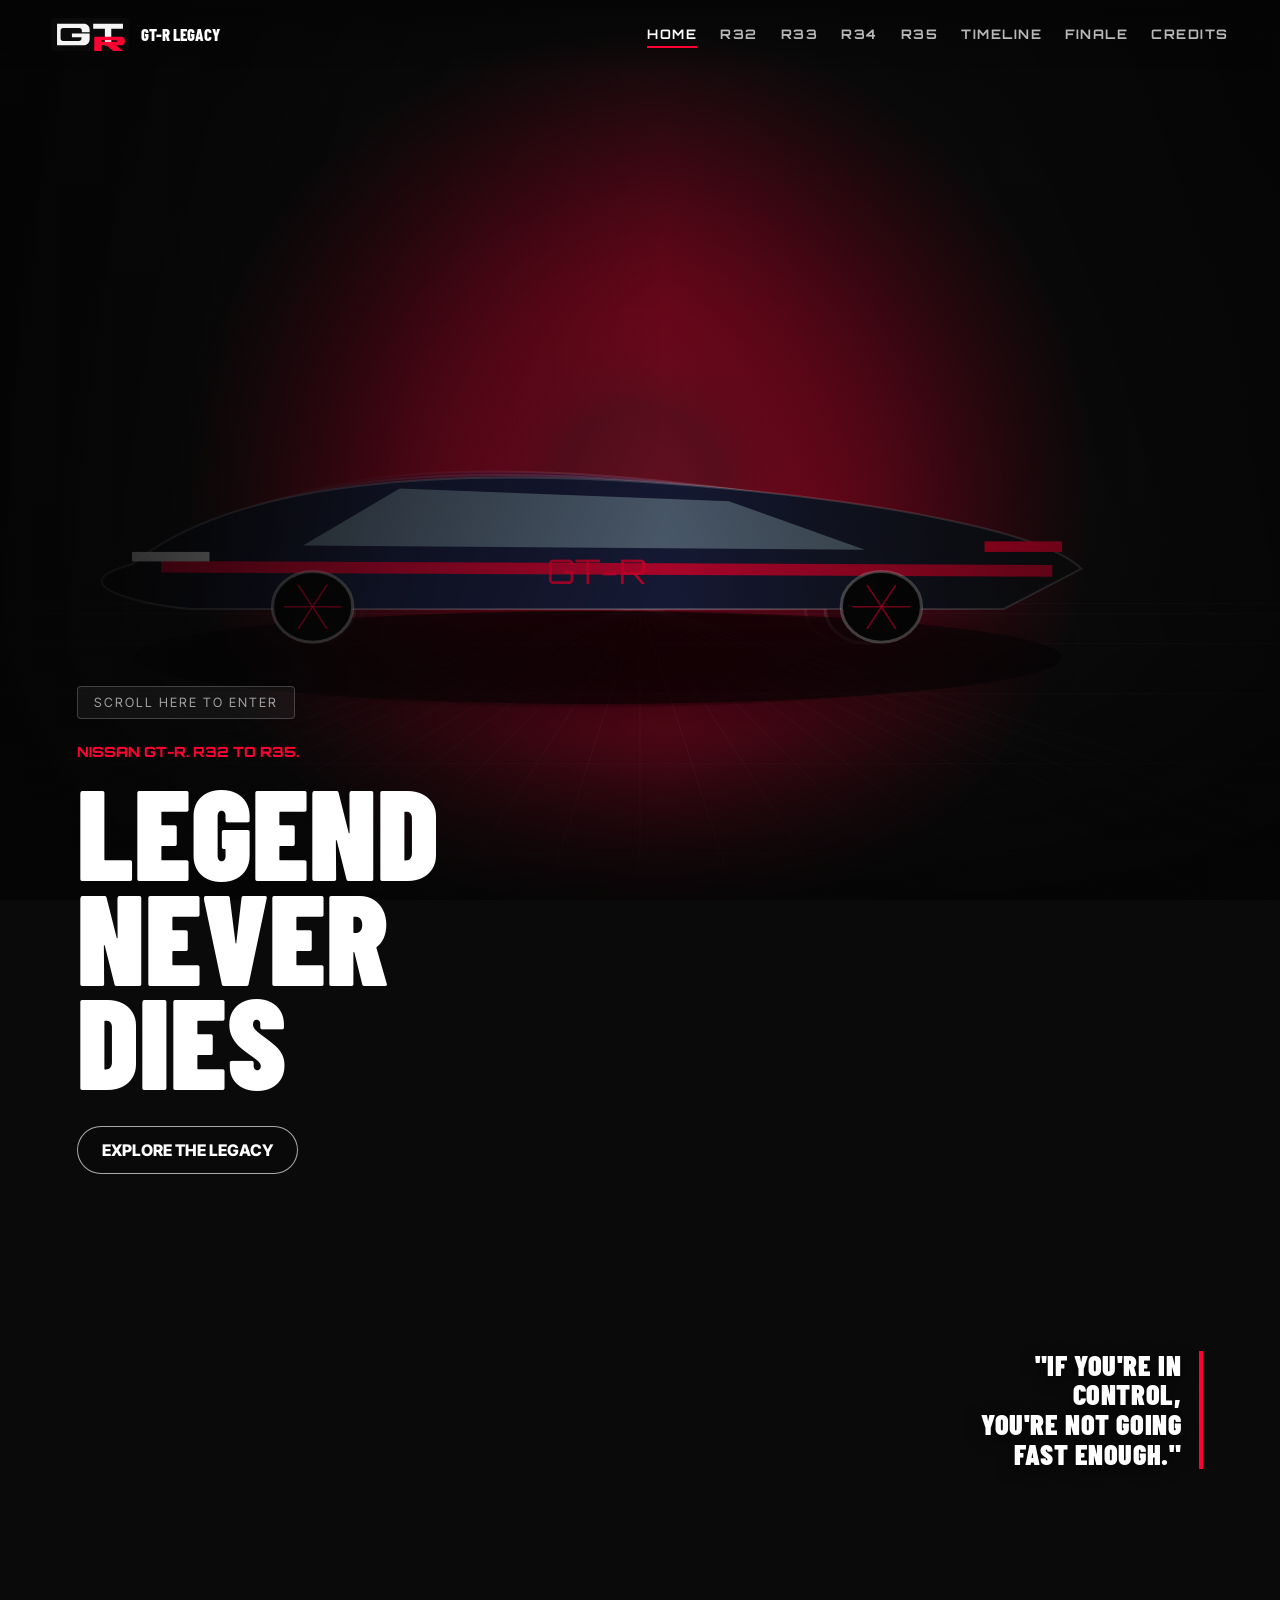
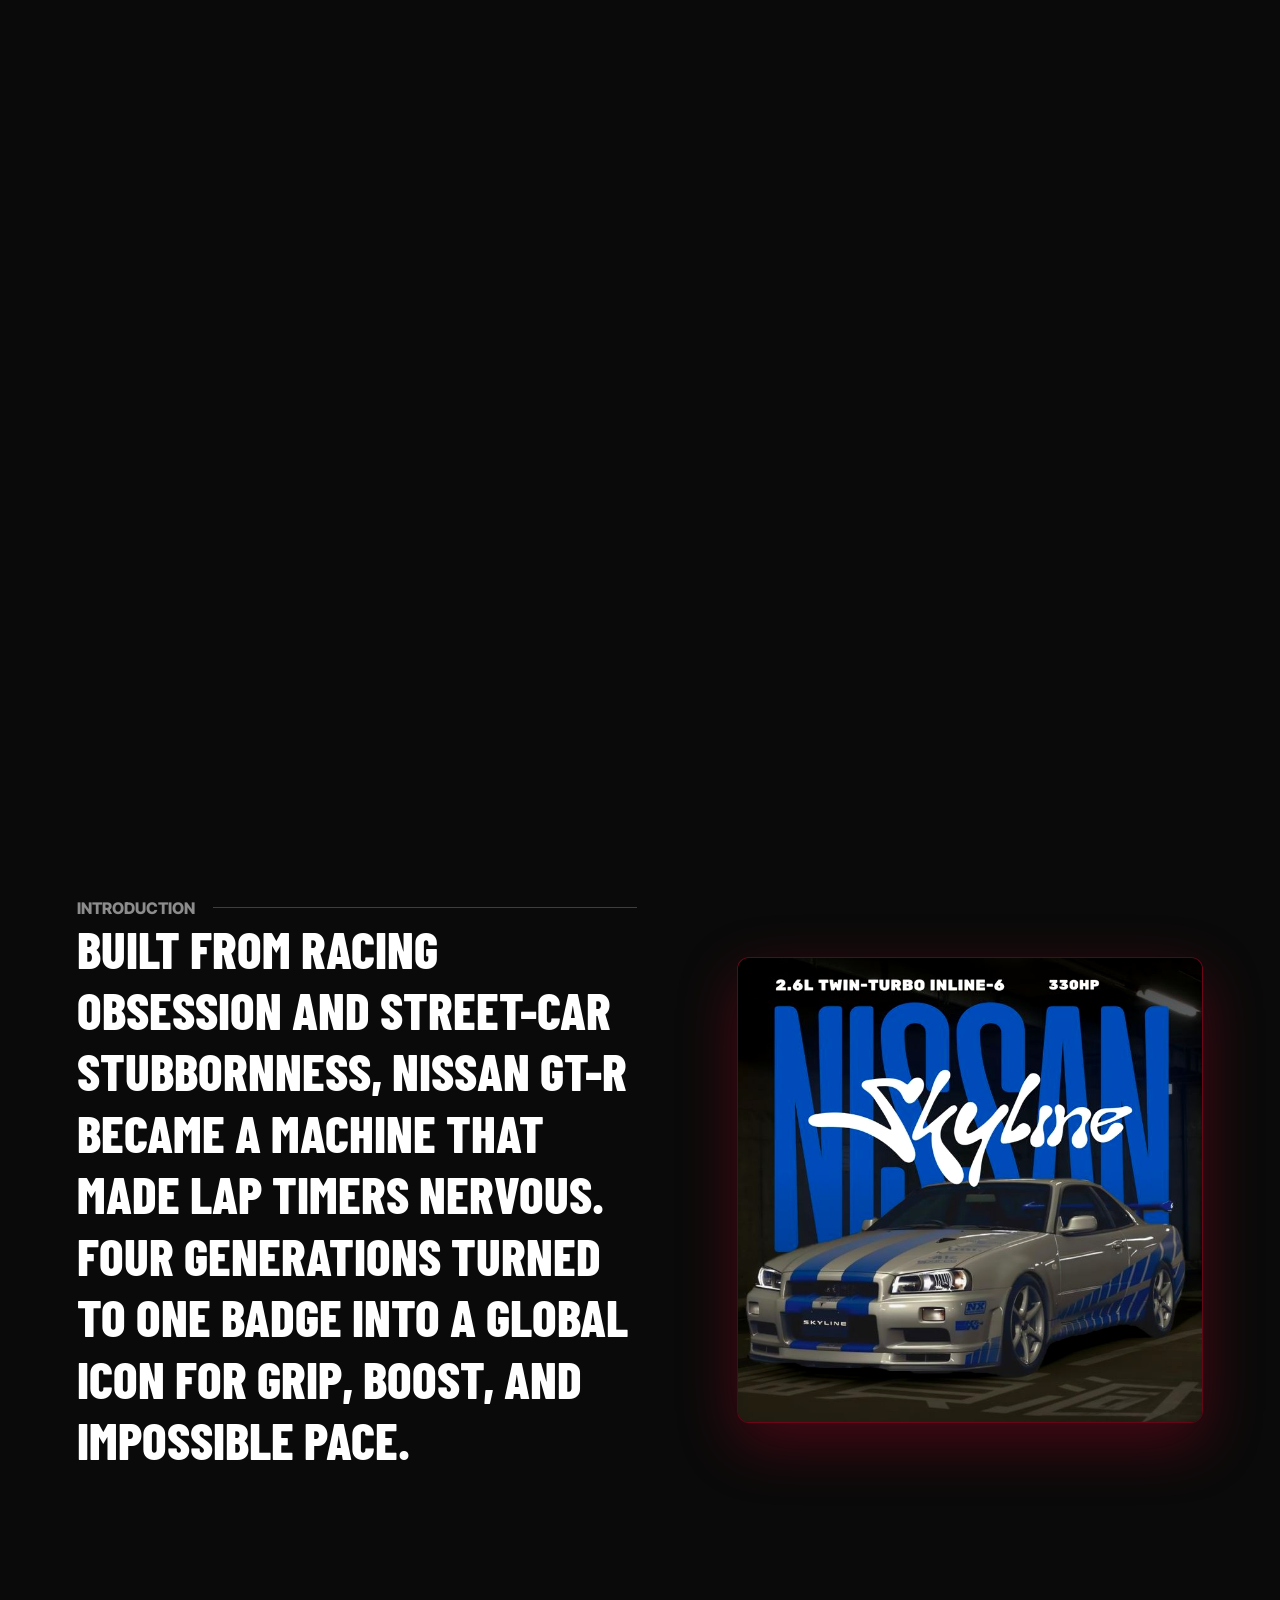
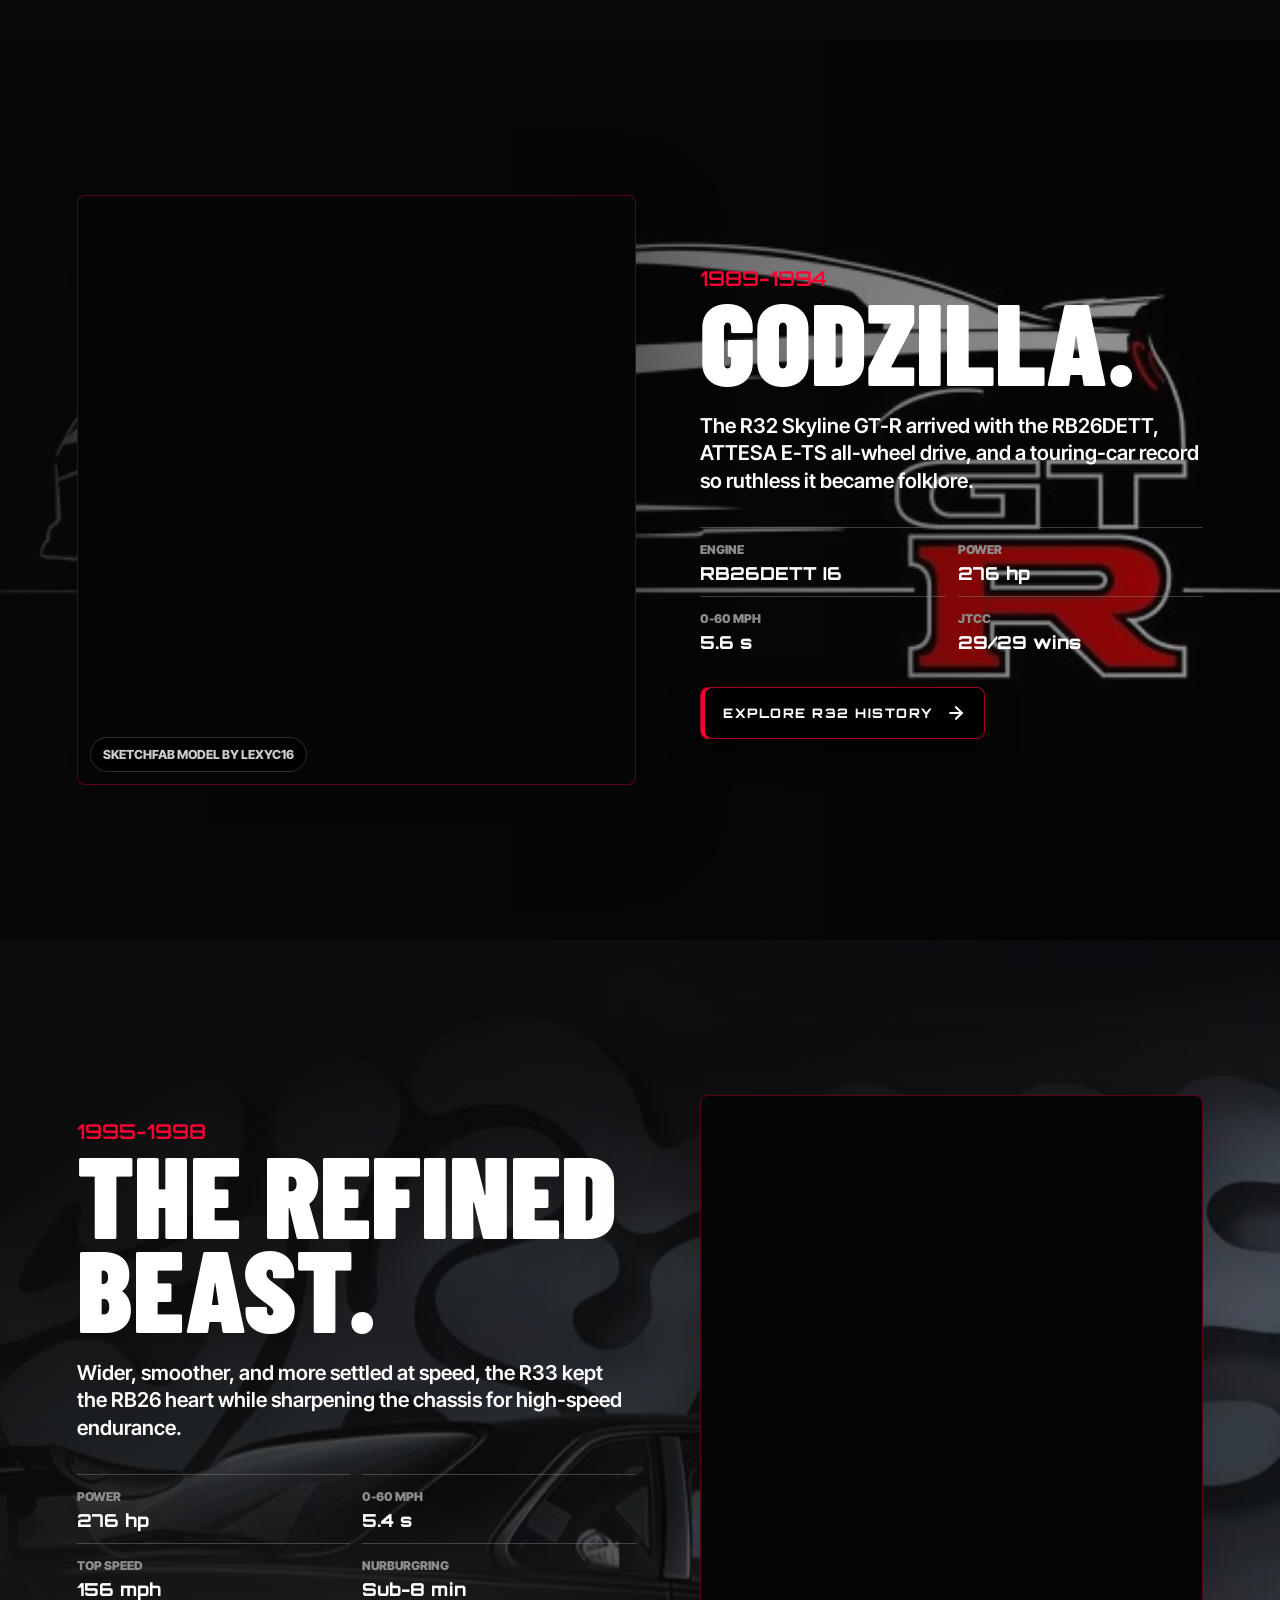
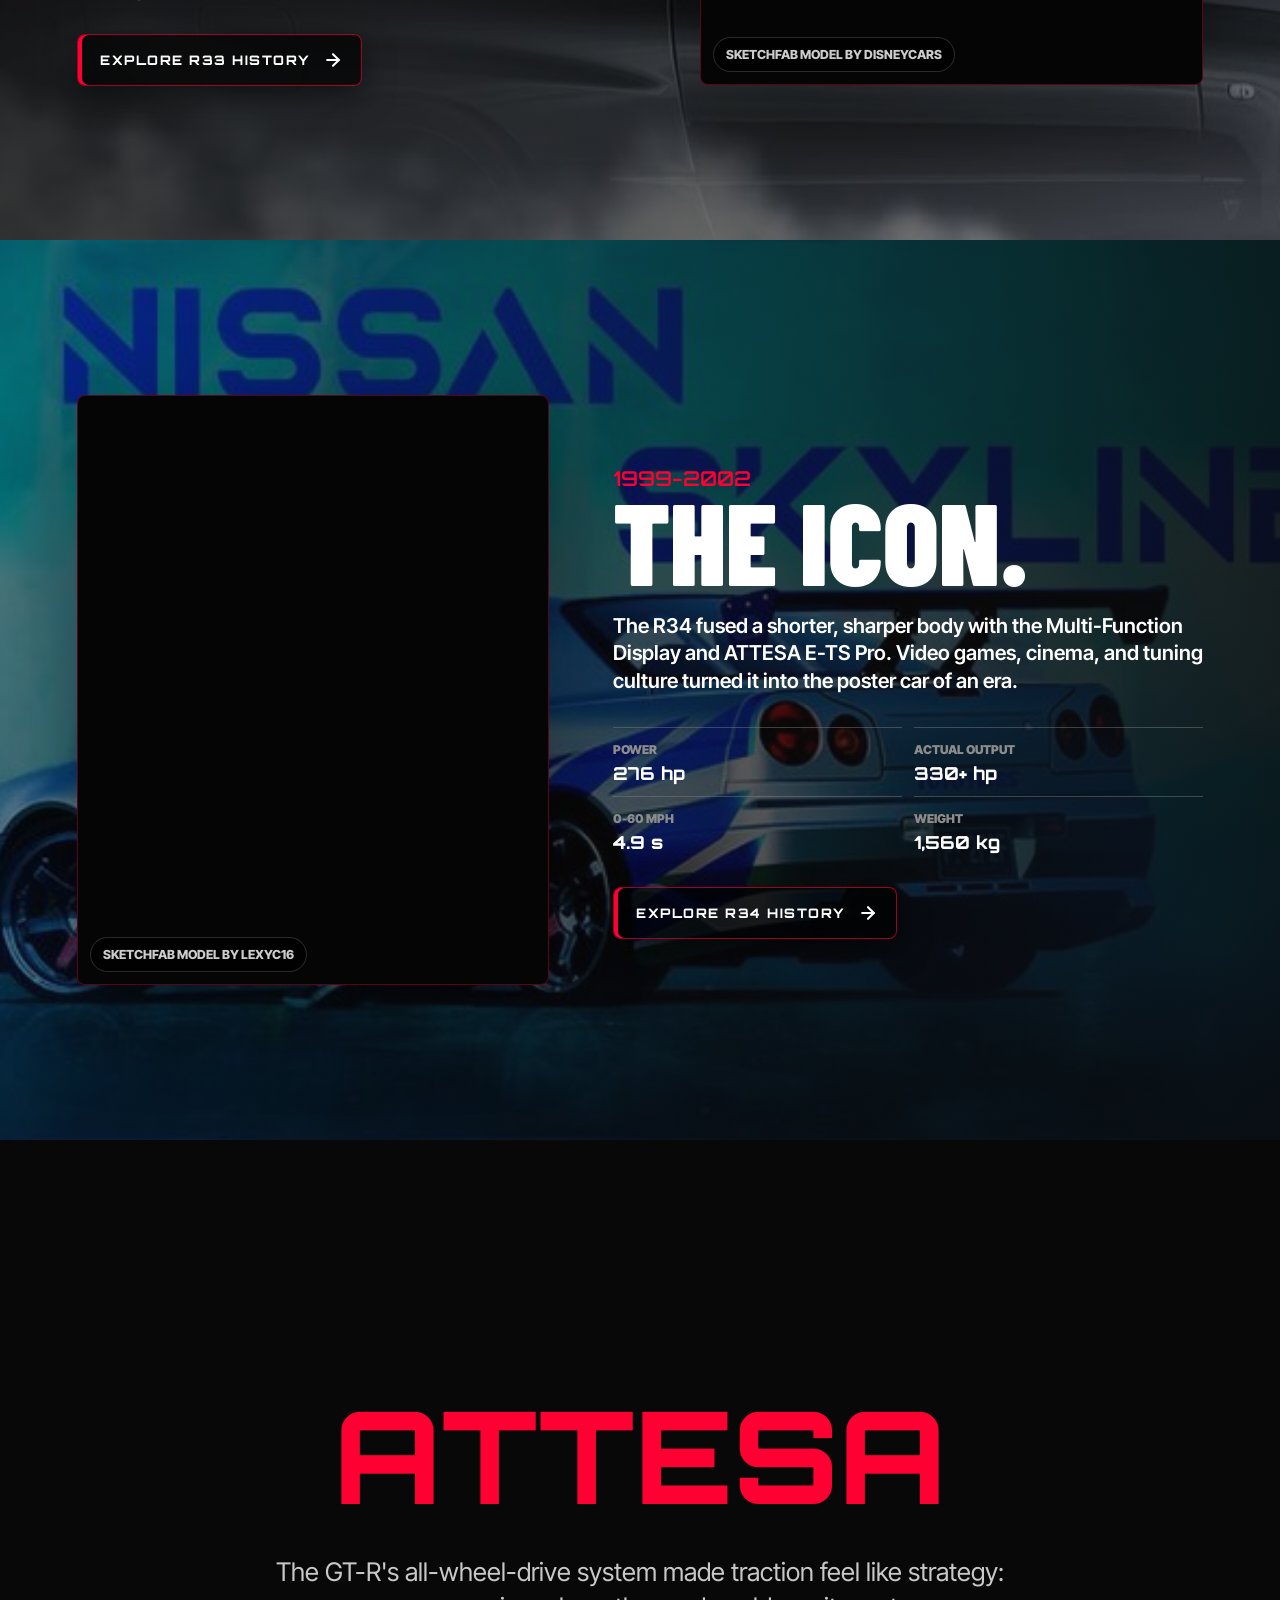
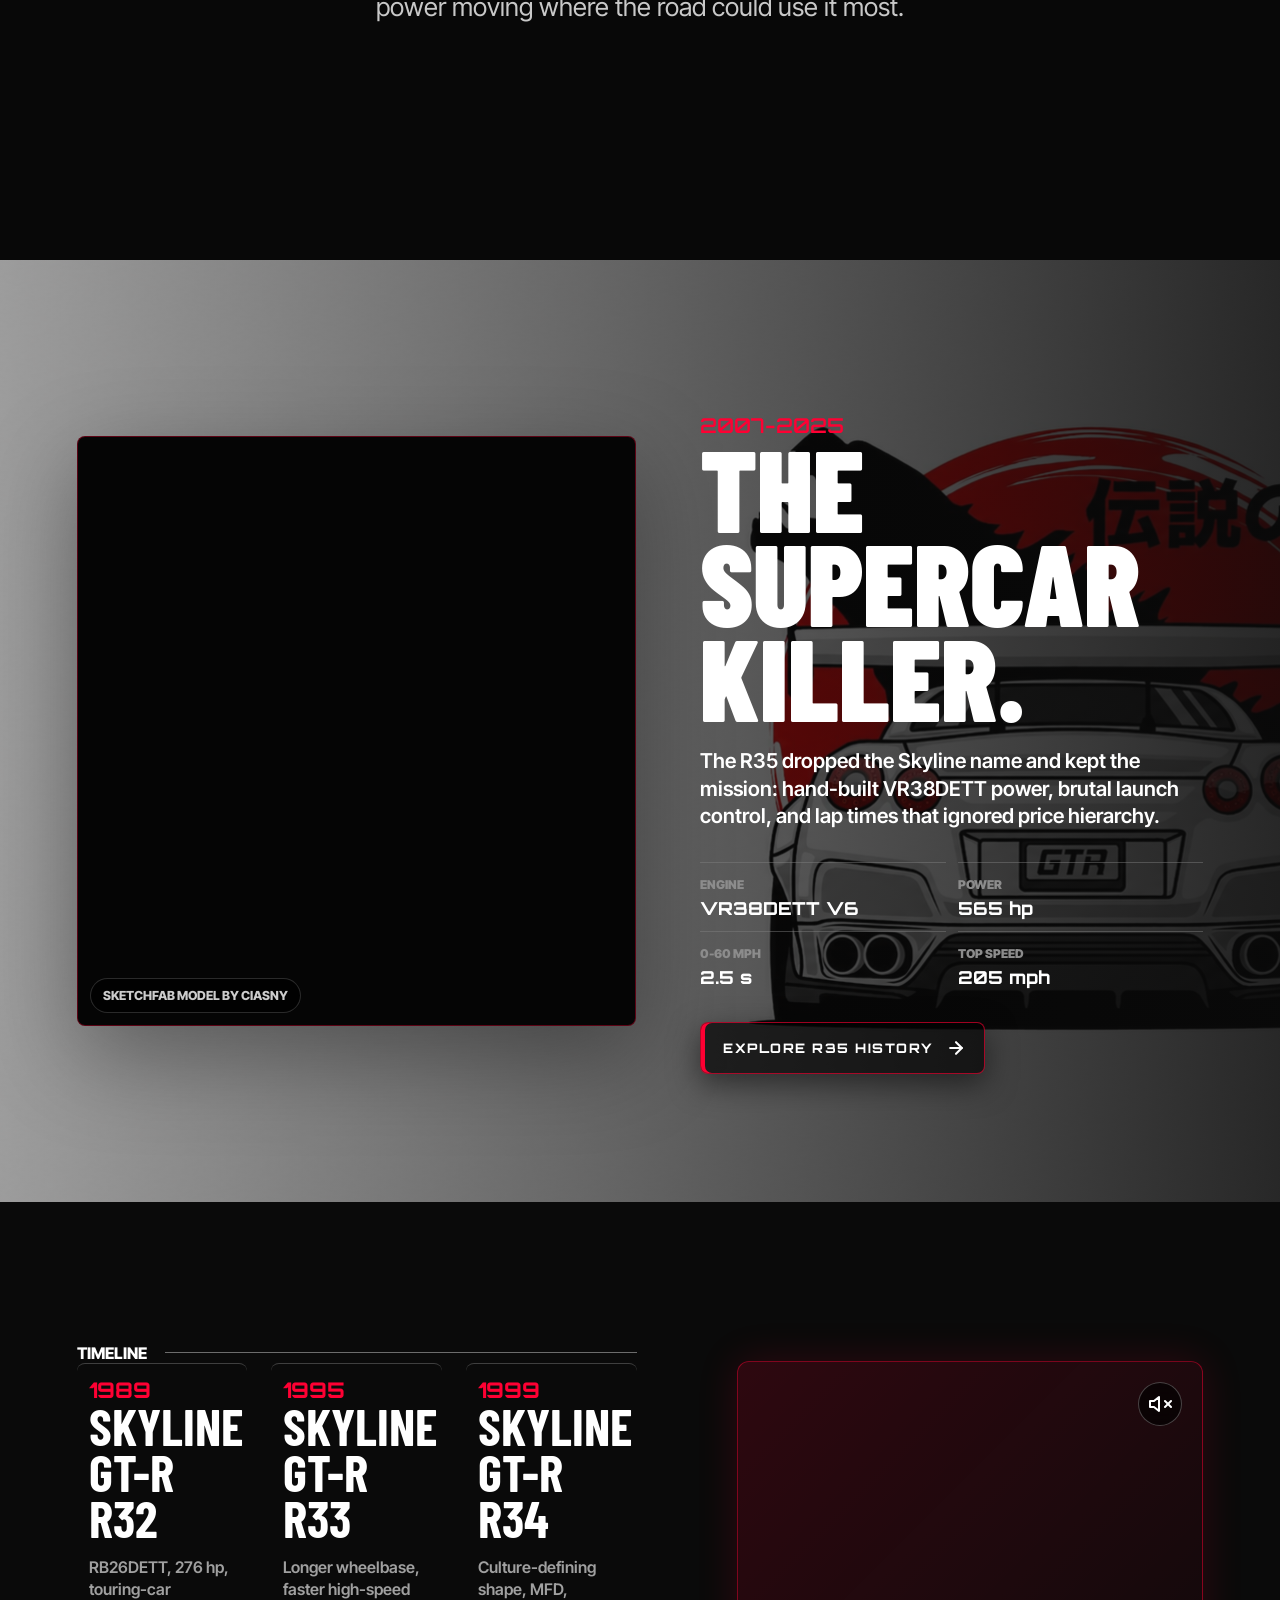
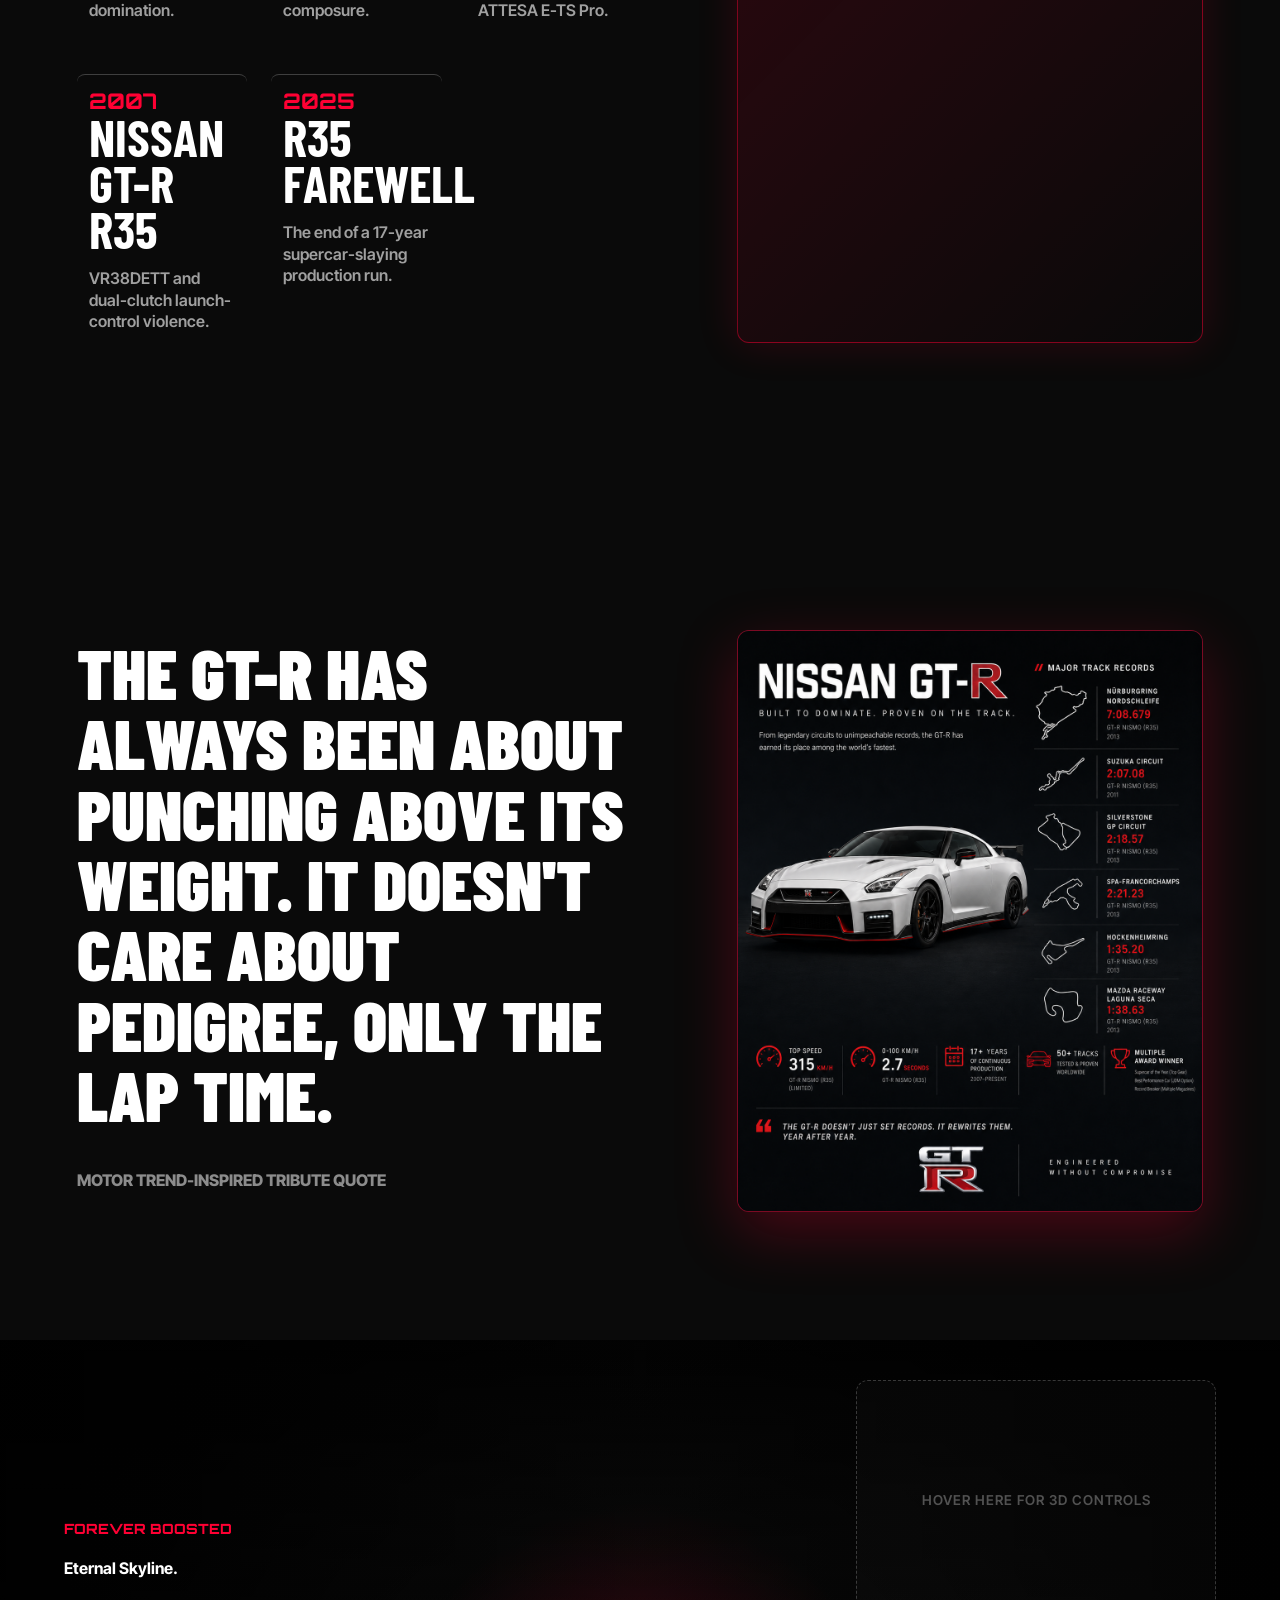
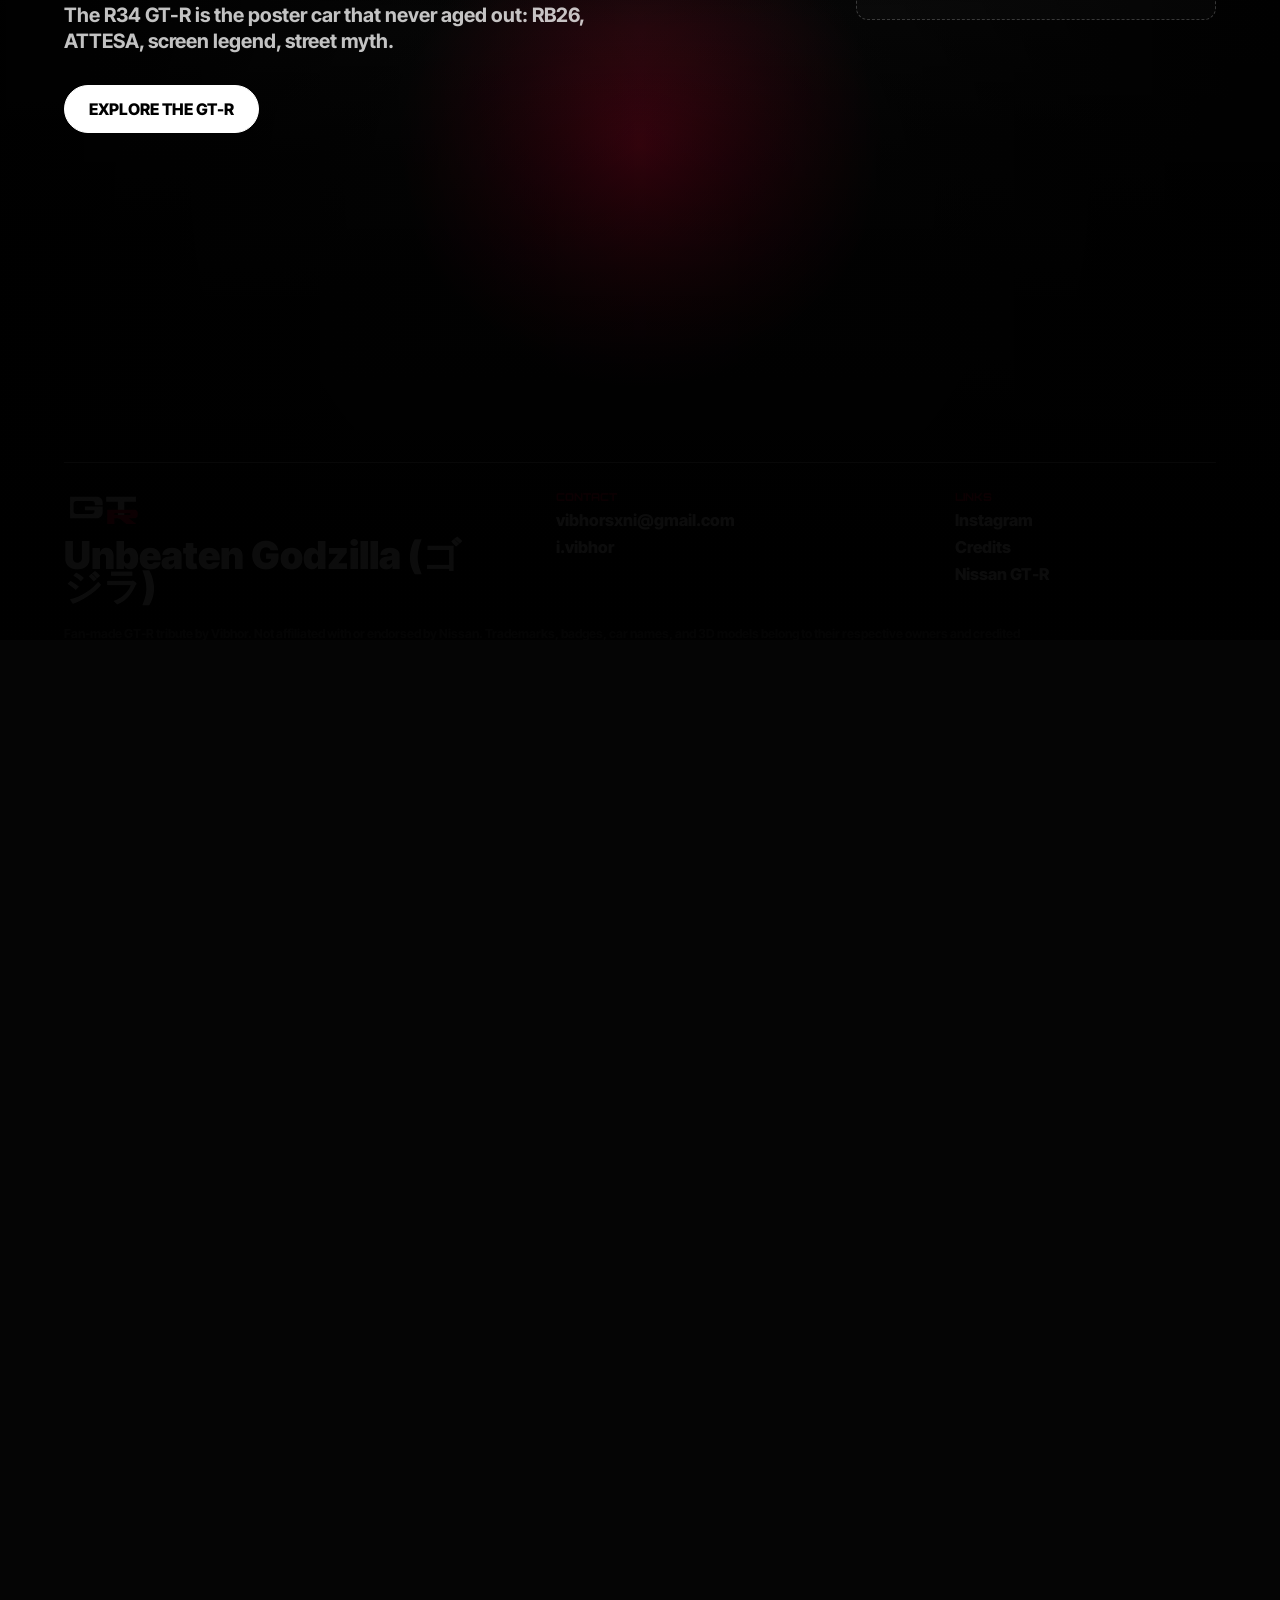
==== commit 0d3f1931: "feat(gtr-v2): complete audit, R35 dossier, mobile navigation, responsive overhaul, performance and S" ====
--- a/index.html
+++ b/index.html
@@ -3,17 +3,55 @@
 
 <head>
   <meta charset="utf-8">
-  <meta name="viewport" content="width=device-width, initial-scale=1">
-  <title>Nissan GT-R Legacy | Fan-Made Scroll Experience</title>
+  <meta name="viewport" content="width=device-width, initial-scale=1, viewport-fit=cover">
+  <title>Project GTR | The Evolution of Godzilla — R32, R33, R34, R35</title>
   <meta name="description"
-    content="A fan-made scroll-driven tribute to the Nissan GT-R lineage, from R32 Godzilla to the R35 supercar killer.">
+    content="An interactive automotive tribute exploring the engineering, racing dominance, and cultural evolution of the Nissan Skyline GT-R: R32, R33, R34, and R35.">
+  <meta name="keywords" content="Nissan GT-R, Skyline GT-R, R32, R33, R34, R35, Godzilla, RB26DETT, VR38DETT, ATTESA, Nismo, JDM">
+  <meta name="author" content="Vibhor">
   <meta name="theme-color" content="#0a0a0a">
+  <link rel="canonical" href="https://vibhorsxni.github.io/GTR-V2/">
+
+  <!-- Open Graph / Facebook -->
+  <meta property="og:type" content="website">
+  <meta property="og:url" content="https://vibhorsxni.github.io/GTR-V2/">
+  <meta property="og:title" content="Project GTR | The Evolution of Godzilla">
+  <meta property="og:description" content="Explore four generations of automotive supremacy: Nissan Skyline GT-R R32, R33, R34, and R35 with interactive 3D models and engineering dossiers.">
+  <meta property="og:image" content="https://vibhorsxni.github.io/GTR-V2/images/GTR.png">
+
+  <!-- Twitter / X -->
+  <meta name="twitter:card" content="summary_large_image">
+  <meta name="twitter:url" content="https://vibhorsxni.github.io/GTR-V2/">
+  <meta name="twitter:title" content="Project GTR | The Evolution of Godzilla">
+  <meta name="twitter:description" content="Explore four generations of automotive supremacy: Nissan Skyline GT-R R32, R33, R34, and R35 with interactive 3D models and engineering dossiers.">
+  <meta name="twitter:image" content="https://vibhorsxni.github.io/GTR-V2/images/GTR.png">
+
+  <!-- Favicon -->
+  <link rel="icon" type="image/svg+xml" href="images/gt-r-badge.svg">
+  <link rel="apple-touch-icon" href="images/gt-r-badge.svg">
+
+  <!-- Google Fonts -->
   <link rel="preconnect" href="https://fonts.googleapis.com">
   <link rel="preconnect" href="https://fonts.gstatic.com" crossorigin>
   <link
     href="https://fonts.googleapis.com/css2?family=Barlow+Condensed:wght@600;700;800;900&family=Inter+Tight:wght@400;500;600;700&family=Orbitron:wght@600;700;800&display=swap"
     rel="stylesheet">
   <link rel="stylesheet" href="css/styles.css">
+
+  <!-- Structured Data (JSON-LD) -->
+  <script type="application/ld+json">
+  {
+    "@context": "https://schema.org",
+    "@type": "WebSite",
+    "name": "Project GTR: The Evolution of Godzilla",
+    "url": "https://vibhorsxni.github.io/GTR-V2/",
+    "description": "Interactive automotive tribute to the Nissan Skyline GT-R lineage covering R32, R33, R34, and R35 generations.",
+    "author": {
+      "@type": "Person",
+      "name": "Vibhor"
+    }
+  }
+  </script>
 </head>
 
 <body>
@@ -29,17 +67,26 @@
 
   <canvas class="stage" id="gtr-stage" aria-label="Animated Nissan GT-R silhouette"></canvas>
 
-  <header class="topbar">
+    <header class="topbar" id="topbar">
     <a href="#hero" class="brand" aria-label="GT-R Legacy home">
-      <img src="images/gt-r-badge.svg" alt="">
+      <img src="images/gt-r-badge.svg" alt="GT-R Badge">
       <span>GT-R Legacy</span>
     </a>
-    <nav class="nav" aria-label="Primary navigation">
-      <a href="#r32">R32</a>
-      <a href="#r33">R33</a>
-      <a href="#r34">R34</a>
-      <a href="#r35">R35</a>
+    <nav class="nav" id="primary-nav" aria-label="Primary navigation">
+      <a href="#hero" class="nav-link is-active">Home</a>
+      <a href="#r32" class="nav-link">R32</a>
+      <a href="#r33" class="nav-link">R33</a>
+      <a href="#r34" class="nav-link">R34</a>
+      <a href="#r35" class="nav-link">R35</a>
+      <a href="#timeline" class="nav-link">Timeline</a>
+      <a href="#finale" class="nav-link">Finale</a>
+      <a href="credits.html" class="nav-link">Credits</a>
     </nav>
+    <button class="nav-toggle" id="nav-toggle" type="button" aria-label="Toggle navigation menu" aria-expanded="false" aria-controls="primary-nav">
+      <span class="nav-toggle__bar"></span>
+      <span class="nav-toggle__bar"></span>
+      <span class="nav-toggle__bar"></span>
+    </button>
   </header>
 
   <main>
@@ -47,12 +94,12 @@
       <div class="hero-model" aria-label="Sketchfab 3D model viewer for Nissan GT-R R35">
         <iframe title="Nissan GTR R35 by Ciasny on Sketchfab"
           src="https://sketchfab.com/models/51c912a8310c4e00a82ad7673d84228a/embed?autostart=1&ui_theme=dark&ui_infos=0&ui_controls=0&ui_watermark=0&dnt=1"
-          allow="autoplay; fullscreen; xr-spatial-tracking" allowfullscreen></iframe>
+          allow="autoplay; fullscreen; xr-spatial-tracking" allowfullscreen loading="lazy"></iframe>
       </div>
       <div class="hero__copy pinned-copy">
         <div class="hero__scroll-hint">Scroll Here to Enter</div>
         <p class="eyebrow">Nissan GT-R. R32 to R35.</p>
-        <h2>Legend<br>Never<br>dies</h2>
+        <h1 class="hero__heading">Legend<br>Never<br>dies</h1>
         <a class="button" href="#intro">Explore the Legacy</a>
       </div>
       <div class="hero__quote-container pinned-copy">
@@ -81,7 +128,7 @@
       <div class="generation__media model-card">
         <iframe title="Nissan Skyline R32 GT-R by Lexyc16 on Sketchfab"
           src="https://sketchfab.com/models/8810e677eca543a6b840cf67dd064aa4/embed?autostart=0&ui_theme=dark&ui_infos=0&dnt=1"
-          allow="autoplay; fullscreen; xr-spatial-tracking" allowfullscreen></iframe>
+          allow="autoplay; fullscreen; xr-spatial-tracking" allowfullscreen loading="lazy"></iframe>
         <a href="https://sketchfab.com/3d-models/nissan-skyline-r32-gt-r-8810e677eca543a6b840cf67dd064aa4"
           target="_blank" rel="noreferrer">Sketchfab model by Lexyc16</a>
       </div>
@@ -127,7 +174,7 @@
       <div class="r32-drawer__panel">
         <header class="r32-drawer__header">
           <div>
-            <p class="eyebrow" style="margin:0 0 8px"><br><br><br><br>Skyline GT-R BNR32</p>
+            <p class="eyebrow">Skyline GT-R BNR32</p>
             <h2 class="r32-drawer__title"> Godzilla Chronicles.</h2>
           </div>
           <button class="r32-drawer__close" id="r32-drawer-close" aria-label="Close R32 history panel">
@@ -144,7 +191,7 @@
           <section class="r32-cinema r32-reveal" aria-label="R32 feature film">
             <video
               src="images/1000+Hp Calsonic Skyline R32 GT-R  FULL BOOST Epic ONBOARD - HillClimb Monsters (1080p, h264).mp4"
-              autoplay loop muted playsinline></video>
+              preload="none" loop muted playsinline></video>
             <button class="sound-toggle" type="button" aria-label="Unmute video" aria-pressed="false">
               <svg class="icon-unmuted" width="24" height="24" viewBox="0 0 24 24" fill="none" stroke="currentColor"
                 stroke-width="2" stroke-linecap="round" stroke-linejoin="round" style="display:none;">
@@ -161,7 +208,7 @@
             </button>
             <div class="r32-cinema__shade" aria-hidden="true"></div>
             <div class="r32-cinema__copy">
-              <p class="eyebrow"></p>
+              <p class="eyebrow">Motorsport Dominance</p>
               <h3>The car that made the rulebook blink.</h3>
               <a class="r32-cinema__cta" href="#r32-briefing">Open the briefing</a>
             </div>
@@ -291,23 +338,6 @@
           </div>
 
           <div class="r32-cards-grid">
-            <!-- The Unbeatable Run -->
-            <div class="r32-card r32-reveal" style="--reveal-delay:0ms">
-              <span class="r32-card__accent" aria-hidden="true">29/29</span>
-              <h3>The Unbeatable Run</h3>
-              <p>Between 1990 and 1993, the R32 GT-R entered 29 rounds of the Japanese Touring Car Championship and won
-                every single one. No other production-based car has matched the streak. The dominance was so total that
-                rival manufacturers lobbied to have the GT-R class banned.</p>
-            </div>
-
-            <!-- Godzilla Origin -->
-            <div class="r32-card r32-reveal" style="--reveal-delay:60ms">
-              <span class="r32-card__accent" aria-hidden="true">ゴジラ</span>
-              <h3>Birth of "Godzilla"</h3>
-              <p>The nickname was born at the 1990 Bathurst 1000 in Australia. The R32 GT-R, piloted by Skaife and
-                Richards, destroyed the local V8 field so convincingly that the Australian motorsport press dubbed it
-                "Godzilla" — an unstoppable Japanese monster that couldn't be killed.</p>
-            </div>
 
             <!-- Bathurst Victories -->
             <div class="r32-card r32-reveal" style="--reveal-delay:120ms">
@@ -317,33 +347,6 @@
                 Australian-built Ford Sierras and Holden Commodores on their home soil. The wins were so controversial
                 that the FIA Group A regulations were eventually changed to exclude the GT-R.</p>
             </div>
-
-            <!-- Spa 24 Hours -->
-            <div class="r32-card r32-reveal" style="--reveal-delay:180ms">
-              <span class="r32-card__accent" aria-hidden="true">SPA</span>
-              <h3>Spa 24 Hours — 1991</h3>
-              <p>Not content with dominating Asia and Australia, the R32 GT-R crossed into European endurance racing and
-                won the grueling Spa 24 Hours in 1991 — proving that the ATTESA E-TS and RB26DETT combination could
-                conquer any circuit on the planet.</p>
-            </div>
-          </div>
-
-          <!-- Divider: Bold Statement -->
-          <div class="r32-statement r32-reveal" style="--reveal-delay:0ms">
-            <p>One car.<br>Four continents.<br><strong>Zero defeats.</strong></p>
-          </div>
-
-          <div class="r32-cards-grid">
-            <!-- ATTESA E-TS -->
-            <div class="r32-card r32-reveal" style="--reveal-delay:60ms">
-              <span class="r32-card__accent" aria-hidden="true">AWD</span>
-              <h3>ATTESA E-TS — The Secret Weapon</h3>
-              <p>The R32 was the first mass-produced Japanese sports car to ship with an electronically controlled
-                all-wheel-drive system. ATTESA E-TS could shift up to 50% of torque to the front wheels in under
-                milliseconds, giving the R32 grip that rear-drive rivals simply could not match in wet or dry
-                conditions.</p>
-            </div>
-
             <!-- RB26DETT -->
             <div class="r32-card r32-reveal" style="--reveal-delay:120ms">
               <span class="r32-card__accent" aria-hidden="true">RB26</span>
@@ -352,15 +355,6 @@
                 reality, every RB26DETT rolling off the Nissan line made closer to 320 hp. Tuners quickly discovered the
                 iron-block inline-six could handle 600+ hp on stock internals, and 1,000+ hp with forged components. The
                 RB26 became the most legendary tuner engine in history.</p>
-            </div>
-
-            <!-- Nismo & Special Editions -->
-            <div class="r32-card r32-reveal" style="--reveal-delay:180ms">
-              <span class="r32-card__accent" aria-hidden="true">NISMO</span>
-              <h3>Nismo & N1 Editions</h3>
-              <p>Nissan Motorsport International produced limited-run homologation specials: the N1 variant stripped
-                weight and added a reinforced engine block for endurance racing, while the Nismo edition received
-                exclusive aero parts and suspension tuning. Only 560 N1 units were ever built.</p>
             </div>
           </div>
           <!-- Closing Statement -->
@@ -410,7 +404,7 @@
       <div class="generation__media model-card">
         <iframe title="1997 Nissan Skyline GT-R R33 by DisneyCars on Sketchfab"
           src="https://sketchfab.com/models/d80ea5ec62ed433483fc62f55d14e410/embed?autostart=0&ui_theme=dark&ui_infos=0&dnt=1"
-          allow="autoplay; fullscreen; xr-spatial-tracking" allowfullscreen></iframe>
+          allow="autoplay; fullscreen; xr-spatial-tracking" allowfullscreen loading="lazy"></iframe>
         <a href="https://sketchfab.com/3d-models/1997-nissan-skyline-gt-r-r33-d80ea5ec62ed433483fc62f55d14e410"
           target="_blank" rel="noreferrer">Sketchfab model by DisneyCars</a>
       </div>
@@ -422,7 +416,7 @@
       <div class="r33-drawer__panel">
         <header class="r33-drawer__header">
           <div>
-            <p class="eyebrow" style="margin:0 0 8px"><br><br>Skyline GT-R BCNR33</p>
+            <p class="eyebrow">Skyline GT-R BCNR33</p>
             <h2 class="r33-drawer__title"> The Underrated GT-R.</h2>
           </div>
           <button class="r33-drawer__close" id="r33-drawer-close" aria-label="Close R33 history panel">
@@ -437,7 +431,7 @@
         <div class="r33-drawer__content" id="r33-drawer-content">
 
           <section class="r33-cinema r33-reveal" aria-label="R33 feature film">
-            <video src="images/Nissan R33 GT-R LM Story The Only RWD GT-R - PistonPop (1080p, h264).mp4" autoplay loop
+            <video src="images/Nissan R33 GT-R LM Story The Only RWD GT-R - PistonPop (1080p, h264).mp4" preload="none" loop
               muted playsinline></video>
             <button class="sound-toggle" type="button" aria-label="Unmute video" aria-pressed="false">
               <svg class="icon-unmuted" width="24" height="24" viewBox="0 0 24 24" fill="none" stroke="currentColor"
@@ -455,7 +449,7 @@
             </button>
             <div class="r33-cinema__shade" aria-hidden="true"></div>
             <div class="r33-cinema__copy">
-              <p class="eyebrow"></p>
+              <p class="eyebrow">Motorsport Dominance</p>
               <h3>First production car under 8 minutes.</h3>
               <a class="r33-cinema__cta" href="#r33-briefing">Open the briefing</a>
             </div>
@@ -650,7 +644,7 @@
       <div class="generation__media model-card">
         <iframe title="Nissan Skyline R34 GT-R by Lexyc16 on Sketchfab"
           src="https://sketchfab.com/models/ff8fb2251dfa4bb9979e7022c5a6666c/embed?autostart=0&ui_theme=dark&ui_infos=0&dnt=1"
-          allow="autoplay; fullscreen; xr-spatial-tracking" allowfullscreen></iframe>
+          allow="autoplay; fullscreen; xr-spatial-tracking" allowfullscreen loading="lazy"></iframe>
         <a href="https://sketchfab.com/3d-models/nissan-skyline-r34-gt-r-ff8fb2251dfa4bb9979e7022c5a6666c"
           target="_blank" rel="noreferrer">Sketchfab model by Lexyc16</a>
       </div>
@@ -696,7 +690,7 @@
       <div class="r34-drawer__panel">
         <header class="r34-drawer__header">
           <div>
-            <p class="eyebrow" style="margin:0 0 8px"><br><br>Skyline GT-R BNR34</p>
+            <p class="eyebrow">Skyline GT-R BNR34</p>
             <h2 class="r34-drawer__title"> The Icon.</h2>
           </div>
           <button class="r34-drawer__close" id="r34-drawer-close" aria-label="Close R34 history panel">
@@ -711,7 +705,7 @@
         <div class="r34-drawer__content" id="r34-drawer-content">
 
           <section class="r34-cinema r34-reveal" aria-label="R34 feature film">
-            <video src="images/r34.mp4" autoplay loop muted playsinline></video>
+            <video src="images/r34.mp4" preload="none" loop muted playsinline></video>
             <button class="sound-toggle" type="button" aria-label="Unmute video" aria-pressed="false">
               <svg class="icon-unmuted" width="24" height="24" viewBox="0 0 24 24" fill="none" stroke="currentColor"
                 stroke-width="2" stroke-linecap="round" stroke-linejoin="round" style="display:none;">
@@ -931,7 +925,7 @@
       <div class="generation__media model-card">
         <iframe title="Nissan GTR R35 by Ciasny on Sketchfab"
           src="https://sketchfab.com/models/51c912a8310c4e00a82ad7673d84228a/embed?autostart=0&ui_theme=dark&ui_infos=0&dnt=1"
-          allow="autoplay; fullscreen; xr-spatial-tracking" allowfullscreen></iframe>
+          allow="autoplay; fullscreen; xr-spatial-tracking" allowfullscreen loading="lazy"></iframe>
         <a href="https://sketchfab.com/3d-models/nissan-gtr-r35-51c912a8310c4e00a82ad7673d84228a" target="_blank"
           rel="noreferrer">Sketchfab model by Ciasny</a>
       </div>
@@ -960,8 +954,251 @@
             <dd>205 mph</dd>
           </div>
         </dl>
+        <button class="r35-drawer-trigger gen-drawer-trigger" id="r35-drawer-open" aria-controls="r35-drawer" aria-expanded="false">
+          <span>Explore R35 History</span>
+          <svg width="20" height="20" viewBox="0 0 24 24" fill="none" stroke="currentColor" stroke-width="2.5"
+            stroke-linecap="round" stroke-linejoin="round" aria-hidden="true">
+            <line x1="5" y1="12" x2="19" y2="12"></line>
+            <polyline points="12 5 19 12 12 19"></polyline>
+          </svg>
+        </button>
       </div>
     </section>
+
+    <!-- R35 The Supercar Killer — Slide-in Drawer -->
+    <aside class="r35-drawer gen-drawer" id="r35-drawer" aria-label="R35 Supercar Killer history and achievements" aria-hidden="true">
+      <div class="r35-drawer__backdrop gen-drawer__backdrop" id="r35-drawer-backdrop"></div>
+      <div class="r35-drawer__panel gen-drawer__panel">
+        <header class="r35-drawer__header gen-drawer__header">
+          <div>
+            <p class="eyebrow">CBA / DBA / 4BA-R35</p>
+            <h2 class="r35-drawer__title">The Supercar Killer.</h2>
+          </div>
+          <button class="r35-drawer__close gen-drawer__close" id="r35-drawer-close" aria-label="Close R35 history panel">
+            <svg width="28" height="28" viewBox="0 0 24 24" fill="none" stroke="currentColor" stroke-width="2.5"
+              stroke-linecap="round" stroke-linejoin="round">
+              <line x1="18" y1="6" x2="6" y2="18"></line>
+              <line x1="6" y1="6" x2="18" y2="18"></line>
+            </svg>
+          </button>
+        </header>
+
+        <div class="r35-drawer__content gen-drawer__content" id="r35-drawer-content">
+
+          <section class="r35-cinema r35-reveal" aria-label="R35 feature film">
+            <video src="images/edit.mp4" preload="none" loop muted playsinline></video>
+            <button class="sound-toggle" type="button" aria-label="Unmute video" aria-pressed="false">
+              <svg class="icon-unmuted" width="24" height="24" viewBox="0 0 24 24" fill="none" stroke="currentColor"
+                stroke-width="2" stroke-linecap="round" stroke-linejoin="round" style="display:none;">
+                <polygon points="11 5 6 9 2 9 2 15 6 15 11 19 11 5"></polygon>
+                <path d="M15.54 8.46a5 5 0 0 1 0 7.07"></path>
+                <path d="M19.07 4.93a10 10 0 0 1 0 14.14"></path>
+              </svg>
+              <svg class="icon-muted" width="24" height="24" viewBox="0 0 24 24" fill="none" stroke="currentColor"
+                stroke-width="2" stroke-linecap="round" stroke-linejoin="round">
+                <polygon points="11 5 6 9 2 9 2 15 6 15 11 19 11 5"></polygon>
+                <line x1="23" y1="9" x2="17" y2="15"></line>
+                <line x1="17" y1="9" x2="23" y2="15"></line>
+              </svg>
+            </button>
+            <div class="r35-cinema__shade" aria-hidden="true"></div>
+            <div class="r35-cinema__copy">
+              <p class="eyebrow">Peak Evolution</p>
+              <h3>No excuses. Pure engineering dominance.</h3>
+              <a class="r35-cinema__cta" href="#r35-briefing">Open the briefing</a>
+            </div>
+            <div class="r35-cinema__meters" aria-label="R35 headline records">
+              <span><strong>7:08.68</strong>Nürburgring Lap</span>
+              <span><strong>600 hp</strong>NISMO Output</span>
+              <span><strong>2.5 s</strong>0-60 Launch</span>
+            </div>
+          </section>
+
+          <section class="r35-briefing" id="r35-briefing">
+            <div class="r35-briefing__intro r35-reveal">
+              <h3>Tap the dossier cards. Watch the story change.</h3>
+              <p>
+                The R35 separated from the Skyline lineage to become a standalone global supercar slayer. Handcrafted
+                VR38DETT twin-turbo V6 power, an independent rear transaxle, and ATTESA E-TS Pro all-wheel drive redefined
+                performance physics for eighteen continuous years.
+              </p>
+            </div>
+
+            <div class="r35-briefing__grid">
+              <article class="r35-focus r35-reveal" aria-live="polite">
+                <span class="r35-focus__kicker" id="r35-focus-kicker">Takumi Craftsmanship</span>
+                <h3 id="r35-focus-title">Five masters. Clean room assembly.</h3>
+                <p id="r35-focus-copy">
+                  Every VR38DETT twin-turbo V6 engine is hand-assembled by one of only five master craftsmen—the Takumi—in
+                  a hermetically sealed clean room in Yokohama. A signed aluminum plaque with the builder's name is bolted
+                  to the front of every engine block.
+                </p>
+                <div class="r35-focus__metric">
+                  <strong id="r35-focus-stat">5</strong>
+                  <span id="r35-focus-label">Takumi Masters</span>
+                </div>
+              </article>
+
+              <div class="r35-dossier r35-reveal" role="tablist" aria-label="R35 story selector">
+                <button class="r35-dossier__card is-active" type="button" data-story="vr38" role="tab"
+                  aria-selected="true">
+                  <span>01</span>
+                  <strong>VR38DETT</strong>
+                  <small>Takumi handcrafted</small>
+                </button>
+                <button class="r35-dossier__card" type="button" data-story="transaxle" role="tab"
+                  aria-selected="false">
+                  <span>02</span>
+                  <strong>GR6 Transaxle</strong>
+                  <small>Dual-clutch layout</small>
+                </button>
+                <button class="r35-dossier__card" type="button" data-story="nurburgring" role="tab"
+                  aria-selected="false">
+                  <span>03</span>
+                  <strong>7:08 Nürburgring</strong>
+                  <small>Green Hell record</small>
+                </button>
+                <button class="r35-dossier__card" type="button" data-story="nismo" role="tab"
+                  aria-selected="false">
+                  <span>04</span>
+                  <strong>NISMO GT3</strong>
+                  <small>Track homologation</small>
+                </button>
+                <button class="r35-dossier__card" type="button" data-story="farewell" role="tab"
+                  aria-selected="false">
+                  <span>05</span>
+                  <strong>2007-2025</strong>
+                  <small>The final chapter</small>
+                </button>
+              </div>
+            </div>
+          </section>
+
+          <section class="r35-dashboard r35-reveal" aria-label="R35 technical dashboard">
+            <div class="r35-gauge">
+              <span>Peak Power</span>
+              <strong>600 hp</strong>
+              <i style="--fill:100%"></i>
+            </div>
+            <div class="r35-gauge">
+              <span>ATTESA E-TS Pro</span>
+              <strong>Dual Clutch</strong>
+              <i style="--fill:98%"></i>
+            </div>
+            <div class="r35-gauge">
+              <span>Top Speed</span>
+              <strong>205 mph</strong>
+              <i style="--fill:92%"></i>
+            </div>
+            <div class="r35-gauge">
+              <span>0-60 mph</span>
+              <strong>2.5 s</strong>
+              <i style="--fill:99%"></i>
+            </div>
+          </section>
+
+          <section class="r35-modern-timeline r35-reveal">
+            <h3>Evolutionary Milestones</h3>
+            <div class="r35-modern-timeline__rail">
+              <article><span>2007</span>
+                <p>CBA-R35 debuts at Tokyo Motor Show with 480 hp; posts a staggering 7:38 Nürburgring lap time.</p>
+              </article>
+              <article><span>2011</span>
+                <p>DBA refresh elevates output to 530 hp, updates launch control, and cracks 0-60 in under 3.0 seconds.</p>
+              </article>
+              <article><span>2013</span>
+                <p>Michael Krumm records official 7:08.679 Nürburgring Nordschleife lap in GT-R NISMO with N Attack Package.</p>
+              </article>
+              <article><span>2017</span>
+                <p>Comprehensive mid-cycle redesign introduces signature V-motion grille, acoustic glass, and 565 hp.</p>
+              </article>
+              <article><span>2020</span>
+                <p>NISMO receives GT3 turbochargers, Brembo carbon-ceramic brakes, and scalloped carbon front fenders.</p>
+              </article>
+              <article><span>2024-2025</span>
+                <p>T-Spec Takumi Edition and Skyline Edition celebrate the final chapter of the 18-year R35 generation.</p>
+              </article>
+            </div>
+          </section>
+
+          <div class="r35-close-row">
+            <button class="r35-drawer__close r35-drawer__close--bottom" type="button"
+              aria-label="Close R35 history panel">
+              Close
+              <svg width="22" height="22" viewBox="0 0 24 24" fill="none" stroke="currentColor" stroke-width="2.5"
+                stroke-linecap="round" stroke-linejoin="round">
+                <line x1="18" y1="6" x2="6" y2="18"></line>
+                <line x1="6" y1="6" x2="18" y2="18"></line>
+              </svg>
+            </button>
+          </div>
+
+          <div class="r35-cards-grid">
+            <div class="r35-card r35-reveal" style="--reveal-delay:0ms">
+              <span class="r35-card__accent" aria-hidden="true">VR38</span>
+              <h3>Takumi Clean Room</h3>
+              <p>Hand-crafted in a temperature-controlled sterile room by five certified master technicians. Every engine
+                bears a permanent aluminum badge commemorating its singular craftsman.</p>
+            </div>
+
+            <div class="r35-card r35-reveal" style="--reveal-delay:60ms">
+              <span class="r35-card__accent" aria-hidden="true">DCT</span>
+              <h3>Independent Rear Transaxle</h3>
+              <p>The world's first independent rear transaxle all-wheel-drive system. Dual carbon-composite driveshafts
+                distribute front and rear torque, delivering ideal 54/46 dynamic weight balance.</p>
+            </div>
+
+            <div class="r35-card r35-reveal" style="--reveal-delay:120ms">
+              <span class="r35-card__accent" aria-hidden="true">7:08</span>
+              <h3>Nürburgring Supremacy</h3>
+              <p>The 7:08.679 lap set by the NISMO N Attack Package humiliated exotic supercars costing three to five
+                times as much, solidifying the GT-R's rightful reputation as the ultimate Giant Killer.</p>
+            </div>
+
+            <div class="r35-card r35-reveal" style="--reveal-delay:180ms">
+              <span class="r35-card__accent" aria-hidden="true">AERO</span>
+              <h3>0.26 Drag Coefficient</h3>
+              <p>Engineered with Formula 1 aerodynamic simulation tools. Even with massive cooling ducts and positive
+                downforce, the R35 cuts through the air like a bullet train.</p>
+            </div>
+          </div>
+
+          <!-- Divider: Bold Statement -->
+          <div class="r35-statement r35-reveal" style="--reveal-delay:0ms">
+            <p>Handcrafted precision.<br>Relentless velocity.<br><strong>The Supercar Killer.</strong></p>
+          </div>
+
+          <!-- Production / Era Stats -->
+          <div class="r35-production r35-reveal" style="--reveal-delay:0ms">
+            <div class="r35-production__grid">
+              <div>
+                <dt>Production Era</dt>
+                <dd>2007 - 2025</dd>
+              </div>
+              <div>
+                <dt>NISMO Output</dt>
+                <dd>600 hp</dd>
+              </div>
+              <div>
+                <dt>Lateral Grip</dt>
+                <dd>1.15+ G</dd>
+              </div>
+              <div>
+                <dt>Takumi Masters</dt>
+                <dd>5 Artisans</dd>
+              </div>
+            </div>
+          </div>
+
+          <!-- Closing Statement -->
+          <div class="r35-statement r35-statement--final r35-reveal" style="--reveal-delay:0ms">
+            <p>Eighteen years of terrorizing supercars.<br><strong>Godzilla rests,<br>legend lives forever.</strong></p>
+          </div>
+
+        </div>
+      </div>
+    </aside>
+
 
     <section class="timeline section-band split-screen" id="timeline">
       <div class="split-screen__content">
@@ -1032,7 +1269,7 @@
       <div class="finale__stage">
         <iframe id="finale-model" title="Nissan Skyline R34 GT-R by Lexyc16 on Sketchfab"
           src="https://sketchfab.com/models/ff8fb2251dfa4bb9979e7022c5a6666c/embed?api=1&autostart=1&ui_theme=dark&ui_infos=0&ui_controls=0&ui_watermark=0&dnt=1"
-          allow="autoplay; fullscreen; xr-spatial-tracking" allowfullscreen></iframe>
+          allow="autoplay; fullscreen; xr-spatial-tracking" allowfullscreen loading="lazy"></iframe>
         <div class="finale__shade" aria-hidden="true"></div>
         <div class="finale__scroll-blocker">
           <div class="blocker blocker-top"></div>
@@ -1070,7 +1307,7 @@
           <div class="finale__rule" aria-hidden="true"></div>
           <div class="finale__brand">
             <img src="images/gt-r-badge.svg" alt="GT-R badge">
-            <strong>Unbeaten Gorjira </strong>
+            <strong>Unbeaten Godzilla (ゴジラ) </strong>
           </div>
           <address>
             <a href="mailto:vibhorsxni@gmail.com">vibhorsxni@gmail.com</a>
@@ -1089,9 +1326,16 @@
         </div>
       </div>
     </section>
+
+    <!-- Floating Back to Top Button -->
+    <button class="back-to-top" id="back-to-top" type="button" aria-label="Back to top" title="Back to top">
+      <svg width="22" height="22" viewBox="0 0 24 24" fill="none" stroke="currentColor" stroke-width="2.5"
+        stroke-linecap="round" stroke-linejoin="round" aria-hidden="true">
+        <polyline points="18 15 12 9 6 15"></polyline>
+      </svg>
+    </button>
   </main>
 
-  <script src="https://static.sketchfab.com/api/sketchfab-viewer-1.12.1.js"></script>
   <script src="js/main.js" defer></script>
 </body>
 
--- a/css/styles.css
+++ b/css/styles.css
@@ -33,6 +33,8 @@
   color: var(--text);
   font-family: var(--font-body);
   overflow-x: hidden;
+  width: 100%;
+  max-width: 100vw;
 }
 
 body.is-loading {
@@ -176,6 +178,7 @@
 }
 
 .hero-model {
+  overflow: hidden;
   position: sticky;
   top: 0;
   z-index: 1;
@@ -1219,9 +1222,7 @@
 }
 
 @media (max-width: 560px) {
-  .nav {
-    display: none;
-  }
+  /* Mobile nav uses slide-out panel */
 
   .brand span {
     display: none;
@@ -1322,36 +1323,336 @@
   color: var(--red);
 }
 
+
+/* ==========================================================================
+   NAVIGATION, TOPBAR & MOBILE MENU
+   ========================================================================== */
+.topbar {
+  position: fixed;
+  top: 0;
+  left: 0;
+  right: 0;
+  z-index: 50;
+  display: flex;
+  align-items: center;
+  justify-content: space-between;
+  gap: 20px;
+  padding: 18px clamp(18px, 4vw, 54px);
+  background: linear-gradient(180deg, rgba(5, 5, 5, 0.88) 0%, rgba(5, 5, 5, 0) 100%);
+  transition: background-color 0.3s ease, padding 0.3s ease, border-color 0.3s ease;
+}
+
+.topbar.is-scrolled {
+  background: rgba(8, 8, 8, 0.94);
+  backdrop-filter: blur(18px);
+  -webkit-backdrop-filter: blur(18px);
+  border-bottom: 1px solid rgba(255, 255, 255, 0.08);
+  padding-top: 14px;
+  padding-bottom: 14px;
+}
+
+.nav {
+  display: flex;
+  align-items: center;
+  gap: clamp(12px, 1.8vw, 28px);
+  font-family: var(--font-tech);
+  font-size: 0.82rem;
+  font-weight: 700;
+  letter-spacing: 1.5px;
+  text-transform: uppercase;
+}
+
+.nav a {
+  position: relative;
+  color: rgba(255, 255, 255, 0.72);
+  padding: 6px 0;
+  transition: color 0.2s ease;
+}
+
+.nav a::after {
+  content: '';
+  position: absolute;
+  bottom: 0;
+  left: 0;
+  width: 0;
+  height: 2px;
+  background: var(--red);
+  transition: width 0.25s ease;
+}
+
+.nav a:hover,
+.nav a.is-active {
+  color: #fff;
+}
+
+.nav a:hover::after,
+.nav a.is-active::after {
+  width: 100%;
+}
+
+/* Mobile Hamburger Toggle Button */
+.nav-toggle {
+  display: none;
+  flex-direction: column;
+  justify-content: space-between;
+  width: 44px;
+  height: 44px;
+  padding: 13px 10px;
+  background: rgba(255, 255, 255, 0.06);
+  border: 1px solid rgba(255, 255, 255, 0.18);
+  border-radius: 6px;
+  cursor: pointer;
+  z-index: 60;
+  transition: background-color 0.2s ease, border-color 0.2s ease;
+}
+
+.nav-toggle:hover,
+.nav-toggle:focus-visible {
+  background: rgba(255, 0, 51, 0.18);
+  border-color: var(--red);
+}
+
+.nav-toggle__bar {
+  display: block;
+  width: 100%;
+  height: 2px;
+  background: #fff;
+  border-radius: 2px;
+  transition: transform 0.3s cubic-bezier(0.16, 1, 0.3, 1), opacity 0.2s ease;
+}
+
+.nav-toggle[aria-expanded="true"] .nav-toggle__bar:nth-child(1) {
+  transform: translateY(6px) rotate(45deg);
+}
+
+.nav-toggle[aria-expanded="true"] .nav-toggle__bar:nth-child(2) {
+  opacity: 0;
+}
+
+.nav-toggle[aria-expanded="true"] .nav-toggle__bar:nth-child(3) {
+  transform: translateY(-6px) rotate(-45deg);
+}
+
+@media (max-width: 768px) {
+  .nav-toggle {
+    display: flex;
+  }
+
+  .nav {
+    position: fixed;
+    top: 0;
+    right: 0;
+    width: min(85vw, 360px);
+    height: 100vh;
+    background: rgba(10, 10, 10, 0.98);
+    backdrop-filter: blur(28px);
+    -webkit-backdrop-filter: blur(28px);
+    border-left: 1px solid rgba(255, 255, 255, 0.12);
+    flex-direction: column;
+    align-items: flex-start;
+    justify-content: flex-start;
+    padding: 100px 32px 40px;
+    gap: 20px;
+    transform: translateX(100%);
+    transition: transform 0.35s cubic-bezier(0.16, 1, 0.3, 1);
+    z-index: 55;
+    box-shadow: -15px 0 45px rgba(0, 0, 0, 0.85);
+  }
+
+  .nav.is-open {
+    transform: translateX(0);
+  }
+
+  .nav a {
+    font-size: 1.15rem;
+    width: 100%;
+    padding: 12px 0;
+    border-bottom: 1px solid rgba(255, 255, 255, 0.08);
+  }
+}
+
+/* Floating Back to Top Button */
+.back-to-top {
+  position: fixed;
+  bottom: 28px;
+  right: 28px;
+  z-index: 45;
+  width: 48px;
+  height: 48px;
+  border-radius: 50%;
+  background: rgba(15, 15, 15, 0.88);
+  border: 1px solid rgba(255, 0, 51, 0.55);
+  color: #fff;
+  display: flex;
+  align-items: center;
+  justify-content: center;
+  cursor: pointer;
+  opacity: 0;
+  visibility: hidden;
+  transform: translateY(16px);
+  transition: opacity 0.3s ease, transform 0.3s ease, background-color 0.2s ease, border-color 0.2s ease;
+  box-shadow: 0 10px 25px rgba(0, 0, 0, 0.6);
+  backdrop-filter: blur(10px);
+  -webkit-backdrop-filter: blur(10px);
+}
+
+.back-to-top.is-visible {
+  opacity: 1;
+  visibility: visible;
+  transform: translateY(0);
+}
+
+.back-to-top:hover {
+  background: var(--red);
+  border-color: var(--red);
+  transform: translateY(-3px);
+  box-shadow: 0 14px 30px rgba(255, 0, 51, 0.45);
+}
+
+/* 3D Model Card Skeletons */
+.model-card__loading {
+  position: absolute;
+  inset: 0;
+  display: flex;
+  flex-direction: column;
+  align-items: center;
+  justify-content: center;
+  gap: 14px;
+  background: #090909;
+  color: rgba(255, 255, 255, 0.6);
+  font-family: var(--font-tech);
+  font-size: 0.82rem;
+  text-transform: uppercase;
+  letter-spacing: 1.5px;
+  pointer-events: none;
+  transition: opacity 0.4s ease;
+  z-index: 1;
+}
+
+.model-card__loading.is-loaded {
+  opacity: 0;
+}
+
+.model-card__spinner {
+  width: 32px;
+  height: 32px;
+  border: 3px solid rgba(255, 255, 255, 0.12);
+  border-top-color: var(--red);
+  border-radius: 50%;
+  animation: spin 0.9s linear infinite;
+}
+
+@keyframes spin {
+  to { transform: rotate(360deg); }
+}
+
+
+
+/* ==========================================================================
+   UNIFIED GENERATION DRAWER SYSTEM (R32, R33, R34, R35)
+   ========================================================================== */
+
+/* Drawer Triggers */
+.gen-drawer-trigger,
+.r32-drawer-trigger,
+.r33-drawer-trigger,
+.r34-drawer-trigger,
+.r35-drawer-trigger {
+  display: inline-flex;
+  align-items: center;
+  gap: 12px;
+  width: fit-content;
+  min-height: 52px;
+  margin-top: 34px;
+  padding: 0 18px 0 22px;
+  border: 1px solid rgba(255, 0, 51, 0.62);
+  border-radius: 8px;
+  background: rgba(0, 0, 0, 0.68);
+  box-shadow: inset 4px 0 0 var(--red), 0 10px 30px rgba(0, 0, 0, 0.5);
+  color: #fff;
+  font-family: var(--font-tech);
+  font-size: 0.82rem;
+  font-weight: 800;
+  text-transform: uppercase;
+  letter-spacing: 1.5px;
+  cursor: pointer;
+  transition: transform 0.25s cubic-bezier(0.16, 1, 0.3, 1), background-color 0.25s ease, border-color 0.25s ease, box-shadow 0.25s ease;
+  will-change: transform, background-color, box-shadow;
+}
+
+.gen-drawer-trigger:hover,
+.r32-drawer-trigger:hover,
+.r33-drawer-trigger:hover,
+.r34-drawer-trigger:hover,
+.r35-drawer-trigger:hover {
+  transform: translateY(-2px);
+  background: var(--red);
+  border-color: var(--red);
+  box-shadow: inset 4px 0 0 #fff, 0 18px 36px rgba(255, 0, 51, 0.35);
+  color: #fff;
+}
+
+.gen-drawer-trigger:focus-visible,
+.r32-drawer-trigger:focus-visible,
+.r33-drawer-trigger:focus-visible,
+.r34-drawer-trigger:focus-visible,
+.r35-drawer-trigger:focus-visible {
+  outline: 2px solid #fff;
+  outline-offset: 4px;
+}
+
 /* Drawer Overlay Container */
-.r32-drawer {
+.gen-drawer,
+.r32-drawer,
+.r33-drawer,
+.r34-drawer,
+.r35-drawer {
   position: fixed;
   inset: 0;
   z-index: 100;
   pointer-events: none;
   visibility: hidden;
-}
-
-.r32-drawer.is-open {
+  overflow: hidden; /* Prevents off-screen panel from causing page horizontal overflow */
+}
+
+.gen-drawer.is-open,
+.r32-drawer.is-open,
+.r33-drawer.is-open,
+.r34-drawer.is-open,
+.r35-drawer.is-open {
   pointer-events: auto;
   visibility: visible;
 }
 
 /* Backdrop */
-.r32-drawer__backdrop {
+.gen-drawer__backdrop,
+.r32-drawer__backdrop,
+.r33-drawer__backdrop,
+.r34-drawer__backdrop,
+.r35-drawer__backdrop {
   position: absolute;
   inset: 0;
-  background: rgba(0, 0, 0, 0.9);
+  background: rgba(0, 0, 0, 0.92);
   backdrop-filter: blur(20px);
+  -webkit-backdrop-filter: blur(20px);
   opacity: 0;
   transition: opacity 0.5s ease;
 }
 
-.r32-drawer.is-open .r32-drawer__backdrop {
+.gen-drawer.is-open .gen-drawer__backdrop,
+.r32-drawer.is-open .r32-drawer__backdrop,
+.r33-drawer.is-open .r33-drawer__backdrop,
+.r34-drawer.is-open .r34-drawer__backdrop,
+.r35-drawer.is-open .r35-drawer__backdrop {
   opacity: 1;
 }
 
-/* Slide-in Panel — Full Screen */
-.r32-drawer__panel {
+/* Slide-in Panel */
+.gen-drawer__panel,
+.r32-drawer__panel,
+.r33-drawer__panel,
+.r34-drawer__panel,
+.r35-drawer__panel {
   position: absolute;
   top: 0;
   right: 0;
@@ -1361,542 +1662,109 @@
   flex-direction: column;
   background: #000;
   transform: translateX(100%);
-  transition: transform 0.6s cubic-bezier(0.16, 1, 0.3, 1);
+  transition: transform 0.55s cubic-bezier(0.16, 1, 0.3, 1);
   overflow-y: auto;
   overflow-x: hidden;
-}
-
-.r32-drawer.is-open .r32-drawer__panel {
+  -webkit-overflow-scrolling: touch;
+}
+
+.gen-drawer.is-open .gen-drawer__panel,
+.r32-drawer.is-open .r32-drawer__panel,
+.r33-drawer.is-open .r33-drawer__panel,
+.r34-drawer.is-open .r34-drawer__panel,
+.r35-drawer.is-open .r35-drawer__panel {
   transform: translateX(0);
 }
 
-.r32-drawer__content {
-  width: 100%;
-  max-width: 1400px;
-  margin: 0 auto;
-  padding: 0 0 60px;
-}
-
-/* Cinematic Hero */
-.r32-cinematic-hero {
-  position: relative;
-  width: 100%;
-  height: 60vh;
-  min-height: 400px;
-  margin-bottom: 40px;
-  background: #050505;
-  display: flex;
-  align-items: center;
-  justify-content: center;
-  overflow: hidden;
-}
-
-.r32-cinematic-video {
-  position: absolute;
-  inset: 0;
-  width: 100%;
-  height: 100%;
-  pointer-events: none;
-}
-
-.r32-cinematic-video iframe {
-  width: 100vw;
-  height: 56.25vw;
-  min-height: 100vh;
-  min-width: 177.77vh;
-  position: absolute;
-  top: 50%;
-  left: 50%;
-  transform: translate(-50%, -50%);
-  opacity: 0.6;
-}
-
-.r32-cinematic-overlay {
-  position: absolute;
-  inset: 0;
-  background: linear-gradient(to top, #000 0%, transparent 50%, rgba(0, 0, 0, 0.4) 100%);
-}
-
-.r32-cinematic-title {
-  position: relative;
-  z-index: 2;
-  font-family: var(--font-display);
-  font-size: clamp(4rem, 10vw, 8rem);
-  font-weight: 900;
-  line-height: 0.85;
-  text-align: center;
-  color: #fff;
-  margin: 0;
-  text-shadow: 0 10px 40px rgba(0, 0, 0, 0.8);
-}
-
-/* Bento Grid Layout */
-.r32-bento-layout {
-  display: grid;
-  grid-template-columns: repeat(3, 1fr);
-  gap: 16px;
-  padding: 0 clamp(20px, 4vw, 40px);
-}
-
-.bento-span-2 {
-  grid-column: span 2;
-}
-
-.r32-bento-card {
-  position: relative;
-  border-radius: 12px;
-  overflow: hidden;
-  background: #0f0f0f;
-  min-height: 280px;
-  padding: 32px;
-  display: flex;
-  flex-direction: column;
-  justify-content: flex-end;
-  border: 1px solid rgba(255, 255, 255, 0.04);
-  transition: all 0.4s ease;
-}
-
-.r32-bento-card:hover {
-  transform: translateY(-4px);
-  border-color: rgba(255, 0, 51, 0.3);
-  box-shadow: 0 20px 40px rgba(0, 0, 0, 0.5);
-}
-
-.bento-bg {
-  position: absolute;
-  inset: 0;
-  background-size: cover;
-  background-position: center;
-  opacity: 0.4;
-  transition: opacity 0.5s ease, transform 0.8s ease;
-}
-
-.r32-bento-card:hover .bento-bg {
-  opacity: 0.6;
-  transform: scale(1.05);
-}
-
-.bento-overlay {
-  position: absolute;
-  inset: 0;
-  background: linear-gradient(to top, rgba(0, 0, 0, 0.9) 0%, rgba(0, 0, 0, 0.2) 100%);
-}
-
-.bento-content {
-  position: relative;
-  z-index: 2;
-}
-
-.bento-content h3 {
-  font-family: var(--font-display);
-  font-size: clamp(1.4rem, 2vw, 2rem);
-  font-weight: 800;
-  color: #fff;
-  margin: 0 0 10px;
-  line-height: 1.1;
-}
-
-.bento-content p {
-  color: rgba(255, 255, 255, 0.6);
-  font-size: 0.95rem;
-  line-height: 1.5;
-  margin: 0;
-  max-width: 80%;
-}
-
-.r32-bento-accent {
-  position: absolute;
-  top: 24px;
-  right: 24px;
-  font-family: var(--font-display);
-  font-size: 3rem;
-  font-weight: 900;
-  color: rgba(255, 255, 255, 0.05);
-  line-height: 1;
-}
-
-.bento-icon {
-  position: absolute;
-  top: 24px;
-  right: 24px;
-  width: 40px;
-  height: 40px;
-  background: rgba(0, 0, 0, 0.4);
-  backdrop-filter: blur(8px);
-  border-radius: 50%;
-  display: flex;
-  align-items: center;
-  justify-content: center;
-  border: 1px solid rgba(255, 255, 255, 0.1);
-  opacity: 0;
-  transform: translateY(10px);
-  transition: all 0.3s ease;
-}
-
-.r32-bento-card:hover .bento-icon {
-  opacity: 1;
-  transform: translateY(0);
-}
-
-.bento-link {
-  display: inline-block;
-  margin-top: 16px;
-  color: #fff;
-  text-decoration: none;
-  font-family: var(--font-tech);
-  font-weight: 800;
-  font-size: 1.2rem;
-  opacity: 0;
-  transform: translateX(-10px);
-  transition: all 0.3s ease;
-}
-
-.r32-bento-card:hover .bento-link {
-  opacity: 1;
-  transform: translateX(0);
-}
-
-/* Stats Card */
-.bento-stats {
-  background: var(--red);
-  color: #fff;
-  display: flex;
-  flex-direction: column;
-  justify-content: center;
-  gap: 24px;
-}
-
-.bento-stats:hover {
-  border-color: transparent;
-}
-
-.bento-stat-item {
-  display: flex;
-  align-items: center;
-  gap: 16px;
-}
-
-.bento-stat-icon {
-  width: 48px;
-  height: 48px;
-  background: #fff;
-  border-radius: 50%;
-  display: flex;
-  align-items: center;
-  justify-content: center;
-  color: var(--red);
-}
-
-.bento-stat-item dt {
-  font-size: 0.75rem;
-  font-weight: 800;
-  text-transform: uppercase;
-  letter-spacing: 1px;
-  opacity: 0.8;
-  margin-bottom: 4px;
-}
-
-.bento-stat-item dd {
-  margin: 0;
-  font-family: var(--font-tech);
-  font-size: 1.6rem;
-  font-weight: 800;
-  line-height: 1;
-}
-
-/* Close Button */
-.bento-close-wrapper {
-  display: flex;
-  justify-content: center;
-  margin-top: 60px;
-}
-
-.bento-close-btn {
-  display: inline-flex;
-  align-items: center;
-  gap: 8px;
-  background: rgba(255, 255, 255, 0.1);
-  border: 1px solid rgba(255, 255, 255, 0.2);
-  padding: 12px 24px;
-  border-radius: 999px;
-  color: #fff;
-  font-family: var(--font-tech);
-  font-size: 0.85rem;
-  font-weight: 800;
-  text-transform: uppercase;
-  letter-spacing: 1px;
-  backdrop-filter: blur(10px);
-  cursor: pointer;
-  transition: all 0.3s ease;
-}
-
-.bento-close-btn:hover {
-  background: #fff;
-  color: #000;
-}
-
-.bento-close-btn svg {
-  transition: transform 0.3s ease;
-}
-
-.bento-close-btn:hover svg {
-  transform: rotate(90deg);
-}
-
-/* Scroll-Driven Reveal Animation */
-.r32-reveal {
-  opacity: 0;
-  transform: translateY(40px);
-  transition:
-    opacity 0.8s cubic-bezier(0.16, 1, 0.3, 1),
-    transform 0.8s cubic-bezier(0.16, 1, 0.3, 1);
-  transition-delay: var(--reveal-delay, 0ms);
-}
-
-.r32-reveal.is-visible {
-  opacity: 1;
-  transform: translateY(0);
-}
-
-/* Responsive */
-@media (max-width: 1024px) {
-  .r32-bento-layout {
-    grid-template-columns: repeat(2, 1fr);
-  }
-}
-
-@media (max-width: 768px) {
-  .r32-bento-layout {
-    grid-template-columns: 1fr;
-  }
-
-  .bento-span-2 {
-    grid-column: span 1;
-  }
-
-  .r32-cinematic-hero {
-    height: 40vh;
-  }
-}
-
-.r32-drawer-trigger {
-  display: inline-flex;
-  align-items: center;
-  gap: 12px;
-  width: fit-content;
-  margin-top: 34px;
-  padding: 15px 18px;
-  border: 1px solid rgba(255, 255, 255, .2);
-  border-radius: 8px;
-  background: rgba(255, 0, 51, .14);
-  color: #fff;
-  font-family: var(--font-tech);
-  font-size: .78rem;
-  font-weight: 800;
-  text-transform: uppercase;
-  cursor: pointer;
-  backdrop-filter: blur(10px);
-  transition: transform 220ms ease, border-color 220ms ease, background 220ms ease;
-}
-
-.r32-drawer-trigger:hover {
-  transform: translateY(-2px);
-  border-color: rgba(255, 0, 51, .72);
-  background: rgba(255, 0, 51, .34);
-}
-
-#r32.generation {
-  grid-template-columns: minmax(380px, .96fr) minmax(360px, .86fr);
-  gap: clamp(34px, 5vw, 72px);
-  min-height: 100vh;
-  padding-top: clamp(88px, 10vw, 128px);
-  padding-bottom: clamp(64px, 8vw, 104px);
-}
-
-#r32 .generation__media {
-  min-height: clamp(390px, 43vw, 620px);
-  border-color: rgba(255, 255, 255, .16);
-  border-radius: 8px;
-  box-shadow:
-    0 0 0 1px rgba(255, 0, 51, .16),
-    0 32px 90px rgba(0, 0, 0, .72);
-}
-
-#r32 .generation__media::after {
-  content: "";
-  position: absolute;
-  inset: 0;
-  pointer-events: none;
-  border-radius: inherit;
-  box-shadow: inset 0 0 0 1px rgba(255, 255, 255, .08);
-}
-
-#r32 .generation__content {
-  position: relative;
-  isolation: isolate;
-  padding: clamp(10px, 2vw, 26px) 0;
-}
-
-#r32 .generation__content::before {
-  content: "";
-  position: absolute;
-  z-index: -1;
-  inset: 13% -8% 8% -10%;
-  background: url("../images/gt-r-badge.svg") center / contain no-repeat;
-  opacity: .17;
-  filter: grayscale(1) contrast(1.2);
-}
-
-#r32 .generation__content .eyebrow {
-  margin-bottom: 12px;
-  color: var(--red);
-  font-size: clamp(.95rem, 1.35vw, 1.3rem);
-}
-
-#r32 .generation__content h2 {
-  font-size: clamp(4.5rem, 9vw, 10rem);
-  line-height: .78;
-  text-shadow: 0 14px 40px rgba(0, 0, 0, .72);
-}
-
-#r32 .generation__content>p {
-  max-width: 620px;
-  margin-top: 22px;
-  color: rgba(255, 255, 255, .9);
-  font-size: clamp(1.05rem, 1.55vw, 1.45rem);
-  line-height: 1.28;
-  text-shadow: 0 10px 26px rgba(0, 0, 0, .86);
-}
-
-#r32 .stats-grid {
-  max-width: 560px;
-  grid-template-columns: repeat(2, minmax(0, 1fr));
-  column-gap: 34px;
-  row-gap: 18px;
-  margin-top: 34px;
-}
-
-#r32 .stats-grid div {
-  border-top-color: rgba(255, 255, 255, .2);
-}
-
-#r32 .stats-grid dt {
-  color: rgba(255, 255, 255, .52);
-  font-size: .68rem;
-}
-
-#r32 .stats-grid dd {
-  color: #fff;
-  font-size: clamp(1.05rem, 1.5vw, 1.45rem);
-}
-
-#r32 .r32-drawer-trigger {
-  min-height: 52px;
-  margin-top: 34px;
-  padding: 0 18px 0 22px;
-  border-color: rgba(255, 0, 51, .62);
-  background: rgba(0, 0, 0, .58);
-  box-shadow: inset 4px 0 0 var(--red);
-}
-
-#r32 .r32-drawer-trigger:hover {
-  background: var(--red);
-  border-color: var(--red);
-  box-shadow: inset 4px 0 0 #fff, 0 18px 36px rgba(255, 0, 51, .2);
-}
-
-@media (max-width: 980px) {
-  #r32.generation {
-    grid-template-columns: 1fr;
-  }
-
-  #r32 .generation__media {
-    min-height: 360px;
-  }
-
-  #r32 .generation__content h2 {
-    font-size: clamp(4rem, 15vw, 7rem);
-  }
-}
-
-@media (max-width: 560px) {
-  #r32 .stats-grid {
-    grid-template-columns: 1fr 1fr;
-    column-gap: 18px;
-  }
-
-  #r32 .generation__media {
-    min-height: 300px;
-  }
-
-  #r32 .generation__content>p {
-    font-size: 1rem;
-  }
-}
-
-.r32-drawer__header {
+/* Sticky Header */
+.gen-drawer__header,
+.r32-drawer__header,
+.r33-drawer__header,
+.r34-drawer__header,
+.r35-drawer__header {
   position: sticky;
   top: 0;
-  z-index: 6;
+  z-index: 10;
   display: flex;
   align-items: center;
   justify-content: space-between;
   gap: 24px;
   padding: 18px clamp(18px, 4vw, 54px);
-  border-bottom: 1px solid rgba(255, 255, 255, .08);
-  background: rgba(0, 0, 0, .72);
+  border-bottom: 1px solid rgba(255, 255, 255, 0.08);
+  background: rgba(0, 0, 0, 0.85);
   backdrop-filter: blur(18px);
-}
-
-.r32-drawer__title {
+  -webkit-backdrop-filter: blur(18px);
+}
+
+.gen-drawer__title,
+.r32-drawer__title,
+.r33-drawer__title,
+.r34-drawer__title,
+.r35-drawer__title {
   font-size: clamp(1.8rem, 3.8vw, 3.8rem);
-  line-height: .9;
-}
-
-.r32-drawer__close {
+  line-height: 0.9;
+  margin: 0;
+}
+
+.gen-drawer__close,
+.r32-drawer__close,
+.r33-drawer__close,
+.r34-drawer__close,
+.r35-drawer__close {
   display: inline-flex;
   align-items: center;
   justify-content: center;
   min-width: 50px;
   min-height: 50px;
-  border: 1px solid rgba(255, 255, 255, .16);
+  border: 1px solid rgba(255, 255, 255, 0.16);
   border-radius: 8px;
-  background: rgba(255, 255, 255, .06);
+  background: rgba(255, 255, 255, 0.06);
   color: #fff;
   cursor: pointer;
   transition: background 220ms ease, color 220ms ease, transform 220ms ease;
 }
 
-.r32-drawer__close:hover {
+.gen-drawer__close:hover,
+.r32-drawer__close:hover,
+.r33-drawer__close:hover,
+.r34-drawer__close:hover,
+.r35-drawer__close:hover {
   transform: translateY(-2px);
   background: #fff;
   color: #050505;
 }
 
-.r32-drawer__content {
+/* Content Container */
+.gen-drawer__content,
+.r32-drawer__content,
+.r33-drawer__content,
+.r34-drawer__content,
+.r35-drawer__content {
+  width: 100%;
   max-width: none;
   padding-bottom: 0;
 }
 
-.r32-drawer__content>.r32-cards-grid,
-.r32-drawer__content>.r32-statement,
-.r32-drawer__content>.r32-timeline,
-.r32-drawer__content>.r32-clips,
-.r32-drawer__content>.r32-production {
-  display: none;
-}
-
-.r32-cinema {
+/* Cinema Hero Section */
+.gen-cinema,
+.r32-cinema,
+.r33-cinema,
+.r34-cinema,
+.r35-cinema {
   position: relative;
   min-height: calc(100vh - 118px);
   display: grid;
   align-items: end;
   overflow: hidden;
-  border-bottom: 1px solid rgba(255, 255, 255, .1);
+  border-bottom: 1px solid rgba(255, 255, 255, 0.1);
   background: #030303;
 }
 
-.r32-cinema video {
+.gen-cinema video,
+.r32-cinema video,
+.r33-cinema video,
+.r34-cinema video,
+.r35-cinema video {
   position: absolute;
   inset: 0;
   width: 100%;
@@ -1905,64 +1773,97 @@
   filter: saturate(1.1) contrast(1.1) brightness(1.15);
 }
 
-.r32-cinema__shade {
+.gen-cinema__shade,
+.r32-cinema__shade,
+.r33-cinema__shade,
+.r34-cinema__shade,
+.r35-cinema__shade {
   position: absolute;
   inset: 0;
   background:
-    linear-gradient(90deg, rgba(0, 0, 0, .65), rgba(0, 0, 0, .05) 54%, rgba(0, 0, 0, .55)),
-    linear-gradient(180deg, rgba(0, 0, 0, .45), transparent 38%, rgba(0, 0, 0, .9) 100%);
-}
-
-.r32-cinema__copy {
+    linear-gradient(90deg, rgba(0, 0, 0, 0.65), rgba(0, 0, 0, 0.05) 54%, rgba(0, 0, 0, 0.55)),
+    linear-gradient(180deg, rgba(0, 0, 0, 0.45), transparent 38%, rgba(0, 0, 0, 0.9) 100%);
+}
+
+.gen-cinema__copy,
+.r32-cinema__copy,
+.r33-cinema__copy,
+.r34-cinema__copy,
+.r35-cinema__copy {
   position: relative;
   z-index: 2;
   width: min(980px, 92vw);
   padding: clamp(86px, 12vw, 160px) clamp(20px, 6vw, 86px);
 }
 
-.r32-cinema__copy h3 {
+.gen-cinema__copy h3,
+.r32-cinema__copy h3,
+.r33-cinema__copy h3,
+.r34-cinema__copy h3,
+.r35-cinema__copy h3 {
   max-width: 860px;
   font-size: clamp(2.4rem, 6.2vw, 7rem);
-  line-height: .86;
-}
-
-.r32-cinema__cta {
+  line-height: 0.86;
+}
+
+.gen-cinema__cta,
+.r32-cinema__cta,
+.r33-cinema__cta,
+.r34-cinema__cta,
+.r35-cinema__cta {
   display: inline-flex;
   margin-top: 28px;
   padding: 12px 0;
   border-bottom: 2px solid var(--red);
   color: #fff;
   font-family: var(--font-tech);
-  font-size: .82rem;
+  font-size: 0.82rem;
   font-weight: 800;
   text-transform: uppercase;
 }
 
-.r32-cinema__meters {
+.gen-cinema__meters,
+.r32-cinema__meters,
+.r33-cinema__meters,
+.r34-cinema__meters,
+.r35-cinema__meters {
   position: absolute;
   right: clamp(18px, 5vw, 70px);
   bottom: clamp(20px, 5vw, 70px);
   z-index: 3;
   display: grid;
-  grid-template-columns: repeat(3, minmax(120px, 1fr));
+  grid-template-columns: repeat(3, minmax(110px, 1fr));
   gap: 10px;
   width: min(560px, 58vw);
 }
 
+.gen-cinema__meters span,
 .r32-cinema__meters span,
-.r32-gauge {
+.r33-cinema__meters span,
+.r34-cinema__meters span,
+.r35-cinema__meters span,
+.gen-gauge,
+.r32-gauge,
+.r33-gauge,
+.r34-gauge,
+.r35-gauge {
   min-height: 112px;
   padding: 16px;
-  border: 1px solid rgba(255, 255, 255, .12);
+  border: 1px solid rgba(255, 255, 255, 0.12);
   border-radius: 8px;
-  background: rgba(10, 10, 10, .72);
-  color: rgba(255, 255, 255, .68);
+  background: rgba(10, 10, 10, 0.76);
+  color: rgba(255, 255, 255, 0.68);
   font-weight: 800;
   text-transform: uppercase;
   backdrop-filter: blur(14px);
-}
-
-.r32-cinema__meters strong {
+  -webkit-backdrop-filter: blur(14px);
+}
+
+.gen-cinema__meters strong,
+.r32-cinema__meters strong,
+.r33-cinema__meters strong,
+.r34-cinema__meters strong,
+.r35-cinema__meters strong {
   display: block;
   margin-bottom: 8px;
   color: #fff;
@@ -1970,55 +1871,105 @@
   font-size: clamp(1.25rem, 2vw, 2.1rem);
 }
 
+/* Briefing Section */
+.gen-briefing,
 .r32-briefing,
+.r33-briefing,
+.r34-briefing,
+.r35-briefing,
+.gen-dashboard,
 .r32-dashboard,
+.r33-dashboard,
+.r34-dashboard,
+.r35-dashboard,
+.gen-modern-timeline,
 .r32-modern-timeline,
-.r32-close-row {
+.r33-modern-timeline,
+.r34-modern-timeline,
+.r35-modern-timeline,
+.gen-close-row,
+.r32-close-row,
+.r33-close-row,
+.r34-close-row,
+.r35-close-row {
   width: min(1400px, calc(100vw - 36px));
   margin: 0 auto;
-}
-
-.r32-briefing {
+  max-width: 100%;
+}
+
+.gen-briefing,
+.r32-briefing,
+.r33-briefing,
+.r34-briefing,
+.r35-briefing {
   padding: clamp(70px, 9vw, 120px) 0 34px;
 }
 
-.r32-briefing__intro {
-  display: grid;
-  grid-template-columns: minmax(0, .9fr) minmax(280px, .55fr);
+.gen-briefing__intro,
+.r32-briefing__intro,
+.r33-briefing__intro,
+.r34-briefing__intro,
+.r35-briefing__intro {
+  display: grid;
+  grid-template-columns: minmax(0, 0.9fr) minmax(280px, 0.55fr);
   gap: clamp(28px, 5vw, 72px);
   align-items: end;
   margin-bottom: 28px;
 }
 
-.r32-briefing__intro h3 {
+.gen-briefing__intro h3,
+.r32-briefing__intro h3,
+.r33-briefing__intro h3,
+.r34-briefing__intro h3,
+.r35-briefing__intro h3 {
   font-size: clamp(2rem, 4vw, 4.7rem);
-  line-height: .94;
-}
-
-.r32-briefing__intro p:not(.eyebrow) {
+  line-height: 0.94;
+}
+
+.gen-briefing__intro p:not(.eyebrow),
+.r32-briefing__intro p:not(.eyebrow),
+.r33-briefing__intro p:not(.eyebrow),
+.r34-briefing__intro p:not(.eyebrow),
+.r35-briefing__intro p:not(.eyebrow) {
   margin: 0;
-  color: rgba(255, 255, 255, .68);
-  font-size: clamp(.94rem, 1.15vw, 1.08rem);
+  color: rgba(255, 255, 255, 0.68);
+  font-size: clamp(0.94rem, 1.15vw, 1.08rem);
   font-weight: 650;
   line-height: 1.42;
 }
 
-.r32-briefing__grid {
-  display: grid;
-  grid-template-columns: minmax(0, 1.15fr) minmax(320px, .85fr);
+.gen-briefing__grid,
+.r32-briefing__grid,
+.r33-briefing__grid,
+.r34-briefing__grid,
+.r35-briefing__grid {
+  display: grid;
+  grid-template-columns: minmax(0, 1.15fr) minmax(320px, 0.85fr);
   gap: 14px;
 }
 
+.gen-focus,
 .r32-focus,
-.r32-dossier__card {
-  border: 1px solid rgba(255, 255, 255, .1);
+.r33-focus,
+.r34-focus,
+.r35-focus,
+.gen-dossier__card,
+.r32-dossier__card,
+.r33-dossier__card,
+.r34-dossier__card,
+.r35-dossier__card {
+  border: 1px solid rgba(255, 255, 255, 0.1);
   border-radius: 8px;
   background:
-    linear-gradient(145deg, rgba(255, 0, 51, .13), rgba(255, 255, 255, .035)),
+    linear-gradient(145deg, rgba(255, 0, 51, 0.13), rgba(255, 255, 255, 0.035)),
     #080808;
 }
 
-.r32-focus {
+.gen-focus,
+.r32-focus,
+.r33-focus,
+.r34-focus,
+.r35-focus {
   min-height: 520px;
   display: flex;
   flex-direction: column;
@@ -2027,60 +1978,92 @@
   overflow: hidden;
 }
 
-.r32-focus__kicker {
+.gen-focus__kicker,
+.r32-focus__kicker,
+.r33-focus__kicker,
+.r34-focus__kicker,
+.r35-focus__kicker {
   color: var(--red);
   font-family: var(--font-tech);
-  font-size: .82rem;
+  font-size: 0.82rem;
   font-weight: 800;
   text-transform: uppercase;
 }
 
-.r32-focus h3 {
-  margin-top: 18px;
-  font-size: clamp(2.35rem, 4.8vw, 5.7rem);
-  line-height: .9;
-}
-
-.r32-focus p {
-  max-width: 740px;
-  margin: 24px 0 0;
-  color: rgba(255, 255, 255, .72);
-  font-size: clamp(.98rem, 1.22vw, 1.16rem);
+.gen-focus h3,
+.r32-focus h3,
+.r33-focus h3,
+.r34-focus h3,
+.r35-focus h3 {
+  margin: 12px 0 16px;
+  font-size: clamp(2.2rem, 3.8vw, 4.2rem);
+  line-height: 0.94;
+}
+
+.gen-focus p:not(.eyebrow),
+.r32-focus p:not(.eyebrow),
+.r33-focus p:not(.eyebrow),
+.r34-focus p:not(.eyebrow),
+.r35-focus p:not(.eyebrow) {
+  margin: 0;
+  color: rgba(255, 255, 255, 0.72);
+  font-size: clamp(0.96rem, 1.2vw, 1.15rem);
   font-weight: 650;
   line-height: 1.42;
 }
 
-.r32-focus__metric {
+.gen-focus__metric,
+.r32-focus__metric,
+.r33-focus__metric,
+.r34-focus__metric,
+.r35-focus__metric {
   display: grid;
   grid-template-columns: auto 1fr;
   gap: 18px;
   align-items: end;
   margin-top: 38px;
   padding-top: 18px;
-  border-top: 1px solid rgba(255, 255, 255, .14);
-}
-
-.r32-focus__metric strong {
+  border-top: 1px solid rgba(255, 255, 255, 0.14);
+}
+
+.gen-focus__metric strong,
+.r32-focus__metric strong,
+.r33-focus__metric strong,
+.r34-focus__metric strong,
+.r35-focus__metric strong {
   color: var(--red);
   font-family: var(--font-tech);
   font-size: clamp(2.3rem, 4.8vw, 5.5rem);
-  line-height: .8;
-}
-
-.r32-focus__metric span {
-  color: rgba(255, 255, 255, .58);
+  line-height: 0.8;
+}
+
+.gen-focus__metric span,
+.r32-focus__metric span,
+.r33-focus__metric span,
+.r34-focus__metric span,
+.r35-focus__metric span {
+  color: rgba(255, 255, 255, 0.58);
   font-weight: 900;
   text-transform: uppercase;
 }
 
-.r32-dossier {
+/* Dossier Selector Cards */
+.gen-dossier,
+.r32-dossier,
+.r33-dossier,
+.r34-dossier,
+.r35-dossier {
   display: grid;
   grid-template-columns: 1fr;
   gap: 14px;
 }
 
-.r32-dossier__card {
-  min-height: 119px;
+.gen-dossier__card,
+.r32-dossier__card,
+.r33-dossier__card,
+.r34-dossier__card,
+.r35-dossier__card {
+  min-height: 110px;
   display: grid;
   grid-template-columns: auto 1fr;
   grid-template-rows: 1fr auto;
@@ -2093,16 +2076,28 @@
   transition: transform 220ms ease, border-color 220ms ease, background 220ms ease;
 }
 
+.gen-dossier__card:hover,
 .r32-dossier__card:hover,
-.r32-dossier__card.is-active {
+.r33-dossier__card:hover,
+.r34-dossier__card:hover,
+.r35-dossier__card:hover,
+.gen-dossier__card.is-active,
+.r32-dossier__card.is-active,
+.r33-dossier__card.is-active,
+.r34-dossier__card.is-active,
+.r35-dossier__card.is-active {
   transform: translateX(-4px);
-  border-color: rgba(255, 0, 51, .72);
+  border-color: rgba(255, 0, 51, 0.72);
   background:
-    linear-gradient(145deg, rgba(255, 0, 51, .26), rgba(255, 255, 255, .05)),
+    linear-gradient(145deg, rgba(255, 0, 51, 0.26), rgba(255, 255, 255, 0.05)),
     #111;
 }
 
-.r32-dossier__card span {
+.gen-dossier__card span,
+.r32-dossier__card span,
+.r33-dossier__card span,
+.r34-dossier__card span,
+.r35-dossier__card span {
   grid-row: 1 / 3;
   color: var(--red);
   font-family: var(--font-tech);
@@ -2110,102 +2105,170 @@
   font-weight: 900;
 }
 
-.r32-dossier__card strong {
+.gen-dossier__card strong,
+.r32-dossier__card strong,
+.r33-dossier__card strong,
+.r34-dossier__card strong,
+.r35-dossier__card strong {
   align-self: end;
   font-family: var(--font-display);
-  font-size: clamp(1.45rem, 2.25vw, 2.25rem);
-  line-height: .96;
-  text-transform: uppercase;
-}
-
-.r32-dossier__card small {
+  font-size: clamp(1.35rem, 2vw, 2.1rem);
+  line-height: 0.96;
+  text-transform: uppercase;
+}
+
+.gen-dossier__card small,
+.r32-dossier__card small,
+.r33-dossier__card small,
+.r34-dossier__card small,
+.r35-dossier__card small {
   align-self: start;
-  color: rgba(255, 255, 255, .56);
-  font-size: .8rem;
+  color: rgba(255, 255, 255, 0.56);
+  font-size: 0.8rem;
   font-weight: 900;
   text-transform: uppercase;
 }
 
-.r32-dashboard {
+/* Dashboard Gauges */
+.gen-dashboard,
+.r32-dashboard,
+.r33-dashboard,
+.r34-dashboard,
+.r35-dashboard {
   display: grid;
   grid-template-columns: repeat(4, minmax(0, 1fr));
   gap: 12px;
   padding: 22px 0 clamp(54px, 8vw, 92px);
 }
 
-.r32-gauge {
+.gen-gauge,
+.r32-gauge,
+.r33-gauge,
+.r34-gauge,
+.r35-gauge {
   display: grid;
   align-content: end;
   gap: 12px;
 }
 
-.r32-gauge span {
-  color: rgba(255, 255, 255, .56);
-  font-size: .75rem;
-}
-
-.r32-gauge strong {
+.gen-gauge span,
+.r32-gauge span,
+.r33-gauge span,
+.r34-gauge span,
+.r35-gauge span {
+  color: rgba(255, 255, 255, 0.56);
+  font-size: 0.75rem;
+}
+
+.gen-gauge strong,
+.r32-gauge strong,
+.r33-gauge strong,
+.r34-gauge strong,
+.r35-gauge strong {
   color: #fff;
   font-family: var(--font-tech);
   font-size: clamp(1.25rem, 2.1vw, 2.25rem);
 }
 
-.r32-gauge i {
+.gen-gauge i,
+.r32-gauge i,
+.r33-gauge i,
+.r34-gauge i,
+.r35-gauge i {
   display: block;
   height: 4px;
   border-radius: 999px;
   background:
-    linear-gradient(90deg, var(--red) var(--fill), rgba(255, 255, 255, .14) var(--fill));
-}
-
-.r32-modern-timeline {
+    linear-gradient(90deg, var(--red) var(--fill, 50%), rgba(255, 255, 255, 0.14) var(--fill, 50%));
+}
+
+/* Modern Timeline Section */
+.gen-modern-timeline,
+.r32-modern-timeline,
+.r33-modern-timeline,
+.r34-modern-timeline,
+.r35-modern-timeline {
+  width: min(1400px, calc(100vw - 36px));
+  max-width: 100%;
+  margin: 0 auto;
   padding: clamp(54px, 8vw, 96px) 0;
-  border-top: 1px solid rgba(255, 255, 255, .12);
-}
-
-.r32-modern-timeline h3 {
+  border-top: 1px solid rgba(255, 255, 255, 0.12);
+  overflow: hidden;
+}
+
+.gen-modern-timeline h3,
+.r32-modern-timeline h3,
+.r33-modern-timeline h3,
+.r34-modern-timeline h3,
+.r35-modern-timeline h3 {
   margin-bottom: 28px;
   font-size: clamp(2rem, 3.8vw, 4.5rem);
-  line-height: .95;
-}
-
-.r32-modern-timeline__rail {
+  line-height: 0.95;
+}
+
+.gen-modern-timeline__rail,
+.r32-modern-timeline__rail,
+.r33-modern-timeline__rail,
+.r34-modern-timeline__rail,
+.r35-modern-timeline__rail {
   display: grid;
   grid-template-columns: repeat(6, minmax(190px, 1fr));
   gap: 1px;
   overflow-x: auto;
-  padding-bottom: 10px;
-}
-
-.r32-modern-timeline__rail article {
+  max-width: 100%;
+  padding-bottom: 12px;
+  -webkit-overflow-scrolling: touch;
+}
+
+.gen-modern-timeline__rail article,
+.r32-modern-timeline__rail article,
+.r33-modern-timeline__rail article,
+.r34-modern-timeline__rail article,
+.r35-modern-timeline__rail article {
   min-height: 210px;
   padding: 18px;
-  border-left: 1px solid rgba(255, 255, 255, .14);
-  background: rgba(255, 255, 255, .04);
-}
-
-.r32-modern-timeline__rail span {
+  border-left: 1px solid rgba(255, 255, 255, 0.14);
+  background: rgba(255, 255, 255, 0.04);
+}
+
+.gen-modern-timeline__rail span,
+.r32-modern-timeline__rail span,
+.r33-modern-timeline__rail span,
+.r34-modern-timeline__rail span,
+.r35-modern-timeline__rail span {
   color: var(--red);
   font-family: var(--font-tech);
   font-size: 1.05rem;
   font-weight: 900;
 }
 
-.r32-modern-timeline__rail p {
+.gen-modern-timeline__rail p,
+.r32-modern-timeline__rail p,
+.r33-modern-timeline__rail p,
+.r34-modern-timeline__rail p,
+.r35-modern-timeline__rail p {
   margin: 52px 0 0;
-  color: rgba(255, 255, 255, .65);
-  font-size: .94rem;
+  color: rgba(255, 255, 255, 0.65);
+  font-size: 0.94rem;
   font-weight: 700;
   line-height: 1.35;
 }
 
-.r32-close-row {
+/* Close Row */
+.gen-close-row,
+.r32-close-row,
+.r33-close-row,
+.r34-close-row,
+.r35-close-row {
   display: flex;
   justify-content: center;
   padding: 24px 0 70px;
 }
 
-.r32-drawer__close--bottom {
+.r32-drawer__close--bottom,
+.r33-drawer__close--bottom,
+.r34-drawer__close--bottom,
+.r35-drawer__close--bottom {
   gap: 14px;
   padding: 0 22px;
   font-family: var(--font-tech);
@@ -2213,2832 +2276,195 @@
   text-transform: uppercase;
 }
 
-@media (max-width: 1024px) {
-
-  .r32-cinema__meters,
-  .r32-briefing__intro,
-  .r32-briefing__grid,
-  .r32-dashboard {
-    grid-template-columns: 1fr;
-  }
-
-  .r32-cinema__meters {
-    position: relative;
-    right: auto;
-    bottom: auto;
-    width: auto;
-    margin: 0 18px 18px;
-  }
-}
-
-@media (max-width: 640px) {
-  .r32-drawer__header {
-    align-items: flex-start;
-  }
-
-  .r32-drawer__title {
-    font-size: 1.55rem;
-  }
-
-  .r32-cinema {
-    min-height: 82vh;
-  }
-
-  .r32-cinema__copy {
-    padding: 82px 18px 28px;
-  }
-
-  .r32-focus {
-    min-height: 430px;
-  }
-
-  .r32-dossier__card {
-    min-height: 96px;
-  }
-}
-
-
-/* R33 DRAWER */
-
-.r33-cinematic-trigger {
-  display: inline-flex;
-  align-items: center;
-  justify-content: center;
-  width: fit-content;
-  margin-top: 34px;
-  padding: 14px 0;
-  border: none;
-  background: transparent;
+/* Feature Cards Grid */
+.gen-cards-grid,
+.r32-cards-grid,
+.r33-cards-grid,
+.r34-cards-grid,
+.r35-cards-grid {
+  display: grid;
+  grid-template-columns: repeat(2, minmax(0, 1fr));
+  gap: 18px;
+  width: min(1400px, calc(100vw - 36px));
+  max-width: 100%;
+  margin: 40px auto;
+}
+
+.gen-card,
+.r32-card,
+.r33-card,
+.r34-card,
+.r35-card {
+  position: relative;
+  padding: 32px 28px;
+  border: 1px solid rgba(255, 255, 255, 0.1);
+  border-radius: 8px;
+  background: rgba(12, 12, 12, 0.72);
+  backdrop-filter: blur(12px);
+  -webkit-backdrop-filter: blur(12px);
+  overflow: hidden;
+}
+
+.gen-card__accent,
+.r32-card__accent,
+.r33-card__accent,
+.r34-card__accent,
+.r35-card__accent {
+  position: absolute;
+  top: 20px;
+  right: 24px;
+  color: rgba(255, 0, 51, 0.4);
+  font-family: var(--font-tech);
+  font-size: 1.8rem;
+  font-weight: 900;
+  letter-spacing: 2px;
+}
+
+.gen-card h3,
+.r32-card h3,
+.r33-card h3,
+.r34-card h3,
+.r35-card h3 {
+  margin: 0 0 14px;
+  font-size: clamp(1.4rem, 2vw, 2rem);
+}
+
+.gen-card p,
+.r32-card p,
+.r33-card p,
+.r34-card p,
+.r35-card p {
+  margin: 0;
+  color: rgba(255, 255, 255, 0.65);
+  font-size: 0.95rem;
+  line-height: 1.5;
+}
+
+/* Statement Dividers */
+.gen-statement,
+.r32-statement,
+.r33-statement,
+.r34-statement,
+.r35-statement {
+  width: min(1400px, calc(100vw - 36px));
+  max-width: 100%;
+  margin: 60px auto;
+  text-align: center;
+}
+
+.gen-statement p,
+.r32-statement p,
+.r33-statement p,
+.r34-statement p,
+.r35-statement p {
+  font-family: var(--font-display);
+  font-size: clamp(2.4rem, 5.5vw, 5.5rem);
+  line-height: 0.95;
+  text-transform: uppercase;
+  color: rgba(255, 255, 255, 0.45);
+}
+
+.gen-statement strong,
+.r32-statement strong,
+.r33-statement strong,
+.r34-statement strong,
+.r35-statement strong {
+  color: var(--red);
+}
+
+.r32-statement--final,
+.r33-statement--final,
+.r34-statement--final,
+.r35-statement--final {
+  margin: 80px auto 100px;
+}
+
+/* Production / Era Stats Grid */
+.gen-production,
+.r32-production,
+.r33-production,
+.r34-production,
+.r35-production {
+  width: min(1400px, calc(100vw - 36px));
+  max-width: 100%;
+  margin: 40px auto;
+}
+
+.gen-production__grid,
+.r32-production__grid,
+.r33-production__grid,
+.r34-production__grid,
+.r35-production__grid {
+  display: grid;
+  grid-template-columns: repeat(4, minmax(0, 1fr));
+  gap: 12px;
+}
+
+.gen-production__grid > div,
+.r32-production__grid > div,
+.r33-production__grid > div,
+.r34-production__grid > div,
+.r35-production__grid > div {
+  padding: 24px;
+  border: 1px solid rgba(255, 255, 255, 0.1);
+  border-radius: 8px;
+  background: rgba(12, 12, 12, 0.8);
+  text-align: center;
+}
+
+.gen-production__grid dt,
+.r32-production__grid dt,
+.r33-production__grid dt,
+.r34-production__grid dt,
+.r35-production__grid dt {
+  color: rgba(255, 255, 255, 0.55);
+  font-size: 0.8rem;
+  font-weight: 700;
+  text-transform: uppercase;
+  margin-bottom: 8px;
+}
+
+.gen-production__grid dd,
+.r32-production__grid dd,
+.r33-production__grid dd,
+.r34-production__grid dd,
+.r35-production__grid dd {
+  margin: 0;
   color: #fff;
   font-family: var(--font-tech);
-  font-size: 0.85rem;
-  font-weight: 800;
-  letter-spacing: 2px;
-  text-transform: uppercase;
-  cursor: pointer;
-  border-bottom: 1px solid rgba(255, 255, 255, 0.3);
-  transition: all 0.3s ease;
-}
-
-.r33-cinematic-trigger:hover {
-  border-bottom-color: var(--red);
-  color: var(--red);
-}
-
-/* Drawer Overlay Container */
-.r33-drawer {
-  position: fixed;
-  inset: 0;
-  z-index: 100;
-  pointer-events: none;
-  visibility: hidden;
-}
-
-.r33-drawer.is-open {
-  pointer-events: auto;
-  visibility: visible;
-}
-
-/* Backdrop */
-.r33-drawer__backdrop {
-  position: absolute;
-  inset: 0;
-  background: rgba(0, 0, 0, 0.9);
-  backdrop-filter: blur(20px);
+  font-size: clamp(1.4rem, 2.4vw, 2.4rem);
+  font-weight: 900;
+}
+
+/* Drawer Reveal Animation */
+.gen-reveal,
+.r32-reveal,
+.r33-reveal,
+.r34-reveal,
+.r35-reveal {
   opacity: 0;
-  transition: opacity 0.5s ease;
-}
-
-.r33-drawer.is-open .r33-drawer__backdrop {
-  opacity: 1;
-}
-
-/* Slide-in Panel — Full Screen */
-.r33-drawer__panel {
-  position: absolute;
-  top: 0;
-  right: 0;
-  width: 100vw;
-  height: 100vh;
-  display: flex;
-  flex-direction: column;
-  background: #000;
-  transform: translateX(100%);
-  transition: transform 0.6s cubic-bezier(0.16, 1, 0.3, 1);
-  overflow-y: auto;
-  overflow-x: hidden;
-}
-
-.r33-drawer.is-open .r33-drawer__panel {
-  transform: translateX(0);
-}
-
-.r33-drawer__content {
-  width: 100%;
-  max-width: 1400px;
-  margin: 0 auto;
-  padding: 0 0 60px;
-}
-
-/* Cinematic Hero */
-.r33-cinematic-hero {
-  position: relative;
-  width: 100%;
-  height: 60vh;
-  min-height: 400px;
-  margin-bottom: 40px;
-  background: #050505;
-  display: flex;
-  align-items: center;
-  justify-content: center;
-  overflow: hidden;
-}
-
-.r33-cinematic-video {
-  position: absolute;
-  inset: 0;
-  width: 100%;
-  height: 100%;
-  pointer-events: none;
-}
-
-.r33-cinematic-video iframe {
-  width: 100vw;
-  height: 56.25vw;
-  min-height: 100vh;
-  min-width: 177.77vh;
-  position: absolute;
-  top: 50%;
-  left: 50%;
-  transform: translate(-50%, -50%);
-  opacity: 0.6;
-}
-
-.r33-cinematic-overlay {
-  position: absolute;
-  inset: 0;
-  background: linear-gradient(to top, #000 0%, transparent 50%, rgba(0, 0, 0, 0.4) 100%);
-}
-
-.r33-cinematic-title {
-  position: relative;
-  z-index: 2;
-  font-family: var(--font-display);
-  font-size: clamp(4rem, 10vw, 8rem);
-  font-weight: 900;
-  line-height: 0.85;
-  text-align: center;
-  color: #fff;
-  margin: 0;
-  text-shadow: 0 10px 40px rgba(0, 0, 0, 0.8);
-}
-
-/* Bento Grid Layout */
-.r33-bento-layout {
-  display: grid;
-  grid-template-columns: repeat(3, 1fr);
-  gap: 16px;
-  padding: 0 clamp(20px, 4vw, 40px);
-}
-
-.bento-span-2 {
-  grid-column: span 2;
-}
-
-.r33-bento-card {
-  position: relative;
-  border-radius: 12px;
-  overflow: hidden;
-  background: #0f0f0f;
-  min-height: 280px;
-  padding: 32px;
-  display: flex;
-  flex-direction: column;
-  justify-content: flex-end;
-  border: 1px solid rgba(255, 255, 255, 0.04);
-  transition: all 0.4s ease;
-}
-
-.r33-bento-card:hover {
-  transform: translateY(-4px);
-  border-color: rgba(255, 0, 51, 0.3);
-  box-shadow: 0 20px 40px rgba(0, 0, 0, 0.5);
-}
-
-.bento-bg {
-  position: absolute;
-  inset: 0;
-  background-size: cover;
-  background-position: center;
-  opacity: 0.4;
-  transition: opacity 0.5s ease, transform 0.8s ease;
-}
-
-.r33-bento-card:hover .bento-bg {
-  opacity: 0.6;
-  transform: scale(1.05);
-}
-
-.bento-overlay {
-  position: absolute;
-  inset: 0;
-  background: linear-gradient(to top, rgba(0, 0, 0, 0.9) 0%, rgba(0, 0, 0, 0.2) 100%);
-}
-
-.bento-content {
-  position: relative;
-  z-index: 2;
-}
-
-.bento-content h3 {
-  font-family: var(--font-display);
-  font-size: clamp(1.4rem, 2vw, 2rem);
-  font-weight: 800;
-  color: #fff;
-  margin: 0 0 10px;
-  line-height: 1.1;
-}
-
-.bento-content p {
-  color: rgba(255, 255, 255, 0.6);
-  font-size: 0.95rem;
-  line-height: 1.5;
-  margin: 0;
-  max-width: 80%;
-}
-
-.r33-bento-accent {
-  position: absolute;
-  top: 24px;
-  right: 24px;
-  font-family: var(--font-display);
-  font-size: 3rem;
-  font-weight: 900;
-  color: rgba(255, 255, 255, 0.05);
-  line-height: 1;
-}
-
-.bento-icon {
-  position: absolute;
-  top: 24px;
-  right: 24px;
-  width: 40px;
-  height: 40px;
-  background: rgba(0, 0, 0, 0.4);
-  backdrop-filter: blur(8px);
-  border-radius: 50%;
-  display: flex;
-  align-items: center;
-  justify-content: center;
-  border: 1px solid rgba(255, 255, 255, 0.1);
-  opacity: 0;
-  transform: translateY(10px);
-  transition: all 0.3s ease;
-}
-
-.r33-bento-card:hover .bento-icon {
+  transform: translateY(24px);
+  transition: opacity 0.6s cubic-bezier(0.16, 1, 0.3, 1), transform 0.6s cubic-bezier(0.16, 1, 0.3, 1);
+  transition-delay: var(--reveal-delay, 0ms);
+}
+
+.gen-reveal.is-visible,
+.r32-reveal.is-visible,
+.r33-reveal.is-visible,
+.r34-reveal.is-visible,
+.r35-reveal.is-visible {
   opacity: 1;
   transform: translateY(0);
 }
 
-.bento-link {
-  display: inline-block;
-  margin-top: 16px;
-  color: #fff;
-  text-decoration: none;
-  font-family: var(--font-tech);
-  font-weight: 800;
-  font-size: 1.2rem;
-  opacity: 0;
-  transform: translateX(-10px);
-  transition: all 0.3s ease;
-}
-
-.r33-bento-card:hover .bento-link {
-  opacity: 1;
-  transform: translateX(0);
-}
-
-/* Stats Card */
-.bento-stats {
-  background: var(--red);
-  color: #fff;
-  display: flex;
-  flex-direction: column;
-  justify-content: center;
-  gap: 24px;
-}
-
-.bento-stats:hover {
-  border-color: transparent;
-}
-
-.bento-stat-item {
-  display: flex;
-  align-items: center;
-  gap: 16px;
-}
-
-.bento-stat-icon {
-  width: 48px;
-  height: 48px;
-  background: #fff;
-  border-radius: 50%;
-  display: flex;
-  align-items: center;
-  justify-content: center;
-  color: var(--red);
-}
-
-.bento-stat-item dt {
-  font-size: 0.75rem;
-  font-weight: 800;
-  text-transform: uppercase;
-  letter-spacing: 1px;
-  opacity: 0.8;
-  margin-bottom: 4px;
-}
-
-.bento-stat-item dd {
-  margin: 0;
-  font-family: var(--font-tech);
-  font-size: 1.6rem;
-  font-weight: 800;
-  line-height: 1;
-}
-
-/* Close Button */
-.bento-close-wrapper {
-  display: flex;
-  justify-content: center;
-  margin-top: 60px;
-}
-
-.bento-close-btn {
-  display: inline-flex;
-  align-items: center;
-  gap: 8px;
-  background: rgba(255, 255, 255, 0.1);
-  border: 1px solid rgba(255, 255, 255, 0.2);
-  padding: 12px 24px;
-  border-radius: 999px;
-  color: #fff;
-  font-family: var(--font-tech);
-  font-size: 0.85rem;
-  font-weight: 800;
-  text-transform: uppercase;
-  letter-spacing: 1px;
-  backdrop-filter: blur(10px);
-  cursor: pointer;
-  transition: all 0.3s ease;
-}
-
-.bento-close-btn:hover {
-  background: #fff;
-  color: #000;
-}
-
-.bento-close-btn svg {
-  transition: transform 0.3s ease;
-}
-
-.bento-close-btn:hover svg {
-  transform: rotate(90deg);
-}
-
-/* Scroll-Driven Reveal Animation */
-.r33-reveal {
-  opacity: 0;
-  transform: translateY(40px);
-  transition:
-    opacity 0.8s cubic-bezier(0.16, 1, 0.3, 1),
-    transform 0.8s cubic-bezier(0.16, 1, 0.3, 1);
-  transition-delay: var(--reveal-delay, 0ms);
-}
-
-.r33-reveal.is-visible {
-  opacity: 1;
-  transform: translateY(0);
-}
-
-/* Responsive */
-@media (max-width: 1024px) {
-  .r33-bento-layout {
-    grid-template-columns: repeat(2, 1fr);
-  }
-}
-
-@media (max-width: 768px) {
-  .r33-bento-layout {
-    grid-template-columns: 1fr;
-  }
-
-  .bento-span-2 {
-    grid-column: span 1;
-  }
-
-  .r33-cinematic-hero {
-    height: 40vh;
-  }
-}
-
-.r33-drawer-trigger {
-  display: inline-flex;
-  align-items: center;
-  gap: 12px;
-  width: fit-content;
-  margin-top: 34px;
-  padding: 15px 18px;
-  border: 1px solid rgba(255, 255, 255, .2);
-  border-radius: 8px;
-  background: rgba(255, 0, 51, .14);
-  color: #fff;
-  font-family: var(--font-tech);
-  font-size: .78rem;
-  font-weight: 800;
-  text-transform: uppercase;
-  cursor: pointer;
-  backdrop-filter: blur(10px);
-  transition: transform 220ms ease, border-color 220ms ease, background 220ms ease;
-}
-
-.r33-drawer-trigger:hover {
-  transform: translateY(-2px);
-  border-color: rgba(255, 0, 51, .72);
-  background: rgba(255, 0, 51, .34);
-}
-
-#r33.generation {
-  grid-template-columns: minmax(380px, .96fr) minmax(360px, .86fr);
-  gap: clamp(34px, 5vw, 72px);
-  min-height: 100vh;
-  padding-top: clamp(88px, 10vw, 128px);
-  padding-bottom: clamp(64px, 8vw, 104px);
-}
-
-#r33 .generation__media {
-  min-height: clamp(390px, 43vw, 620px);
-  border-color: rgba(255, 255, 255, .16);
-  border-radius: 8px;
-  box-shadow:
-    0 0 0 1px rgba(255, 0, 51, .16),
-    0 32px 90px rgba(0, 0, 0, .72);
-}
-
-#r33 .generation__media::after {
-  content: "";
-  position: absolute;
-  inset: 0;
-  pointer-events: none;
-  border-radius: inherit;
-  box-shadow: inset 0 0 0 1px rgba(255, 255, 255, .08);
-}
-
-#r33 .generation__content {
-  position: relative;
-  isolation: isolate;
-  padding: clamp(10px, 2vw, 26px) 0;
-}
-
-#r33 .generation__content::before {
-  content: "";
-  position: absolute;
-  z-index: -1;
-  inset: 13% -8% 8% -10%;
-  background: url("../images/gt-r-badge.svg") center / contain no-repeat;
-  opacity: .17;
-  filter: grayscale(1) contrast(1.2);
-}
-
-#r33 .generation__content .eyebrow {
-  margin-bottom: 12px;
-  color: var(--red);
-  font-size: clamp(.95rem, 1.35vw, 1.3rem);
-}
-
-#r33 .generation__content h2 {
-  font-size: clamp(4.5rem, 9vw, 10rem);
-  line-height: .78;
-  text-shadow: 0 14px 40px rgba(0, 0, 0, .72);
-}
-
-#r33 .generation__content>p {
-  max-width: 620px;
-  margin-top: 22px;
-  color: rgba(255, 255, 255, .9);
-  font-size: clamp(1.05rem, 1.55vw, 1.45rem);
-  line-height: 1.28;
-  text-shadow: 0 10px 26px rgba(0, 0, 0, .86);
-}
-
-#r33 .stats-grid {
-  max-width: 560px;
-  grid-template-columns: repeat(2, minmax(0, 1fr));
-  column-gap: 34px;
-  row-gap: 18px;
-  margin-top: 34px;
-}
-
-#r33 .stats-grid div {
-  border-top-color: rgba(255, 255, 255, .2);
-}
-
-#r33 .stats-grid dt {
-  color: rgba(255, 255, 255, .52);
-  font-size: .68rem;
-}
-
-#r33 .stats-grid dd {
-  color: #fff;
-  font-size: clamp(1.05rem, 1.5vw, 1.45rem);
-}
-
-#r33 .r33-drawer-trigger {
-  min-height: 52px;
-  margin-top: 34px;
-  padding: 0 18px 0 22px;
-  border-color: rgba(255, 0, 51, .62);
-  background: rgba(0, 0, 0, .58);
-  box-shadow: inset 4px 0 0 var(--red);
-}
-
-#r33 .r33-drawer-trigger:hover {
-  background: var(--red);
-  border-color: var(--red);
-  box-shadow: inset 4px 0 0 #fff, 0 18px 36px rgba(255, 0, 51, .2);
-}
-
-@media (max-width: 980px) {
-  #r33.generation {
-    grid-template-columns: 1fr;
-  }
-
-  #r33 .generation__media {
-    min-height: 360px;
-  }
-
-  #r33 .generation__content h2 {
-    font-size: clamp(4rem, 15vw, 7rem);
-  }
-}
-
-@media (max-width: 560px) {
-  #r33 .stats-grid {
-    grid-template-columns: 1fr 1fr;
-    column-gap: 18px;
-  }
-
-  #r33 .generation__media {
-    min-height: 300px;
-  }
-
-  #r33 .generation__content>p {
-    font-size: 1rem;
-  }
-}
-
-.r33-drawer__header {
-  position: sticky;
-  top: 0;
-  z-index: 6;
-  display: flex;
-  align-items: center;
-  justify-content: space-between;
-  gap: 24px;
-  padding: 18px clamp(18px, 4vw, 54px);
-  border-bottom: 1px solid rgba(255, 255, 255, .08);
-  background: rgba(0, 0, 0, .72);
-  backdrop-filter: blur(18px);
-}
-
-.r33-drawer__title {
-  font-size: clamp(1.8rem, 3.8vw, 3.8rem);
-  line-height: .9;
-}
-
-.r33-drawer__close {
-  display: inline-flex;
-  align-items: center;
-  justify-content: center;
-  min-width: 50px;
-  min-height: 50px;
-  border: 1px solid rgba(255, 255, 255, .16);
-  border-radius: 8px;
-  background: rgba(255, 255, 255, .06);
-  color: #fff;
-  cursor: pointer;
-  transition: background 220ms ease, color 220ms ease, transform 220ms ease;
-}
-
-.r33-drawer__close:hover {
-  transform: translateY(-2px);
-  background: #fff;
-  color: #050505;
-}
-
-.r33-drawer__content {
-  max-width: none;
-  padding-bottom: 0;
-}
-
-.r33-drawer__content>.r33-cards-grid,
-.r33-drawer__content>.r33-statement,
-.r33-drawer__content>.r33-timeline,
-.r33-drawer__content>.r33-clips,
-.r33-drawer__content>.r33-production {
-  display: none;
-}
-
-.r33-cinema {
-  position: relative;
-  min-height: calc(100vh - 118px);
-  display: grid;
-  align-items: end;
-  overflow: hidden;
-  border-bottom: 1px solid rgba(255, 255, 255, .1);
-  background: #030303;
-}
-
-.r33-cinema video {
-  position: absolute;
-  inset: 0;
-  width: 100%;
-  height: 100%;
-  object-fit: cover;
-  filter: saturate(1.1) contrast(1.1) brightness(1.15);
-}
-
-.r33-cinema__shade {
-  position: absolute;
-  inset: 0;
-  background:
-    linear-gradient(90deg, rgba(0, 0, 0, .65), rgba(0, 0, 0, .05) 54%, rgba(0, 0, 0, .55)),
-    linear-gradient(180deg, rgba(0, 0, 0, .45), transparent 38%, rgba(0, 0, 0, .9) 100%);
-}
-
-.r33-cinema__copy {
-  position: relative;
-  z-index: 2;
-  width: min(980px, 92vw);
-  padding: clamp(86px, 12vw, 160px) clamp(20px, 6vw, 86px);
-}
-
-.r33-cinema__copy h3 {
-  max-width: 860px;
-  font-size: clamp(2.4rem, 6.2vw, 7rem);
-  line-height: .86;
-}
-
-.r33-cinema__cta {
-  display: inline-flex;
-  margin-top: 28px;
-  padding: 12px 0;
-  border-bottom: 2px solid var(--red);
-  color: #fff;
-  font-family: var(--font-tech);
-  font-size: .82rem;
-  font-weight: 800;
-  text-transform: uppercase;
-}
-
-.r33-cinema__meters {
-  position: absolute;
-  right: clamp(18px, 5vw, 70px);
-  bottom: clamp(20px, 5vw, 70px);
-  z-index: 3;
-  display: grid;
-  grid-template-columns: repeat(3, minmax(120px, 1fr));
-  gap: 10px;
-  width: min(560px, 58vw);
-}
-
-.r33-cinema__meters span,
-.r33-gauge {
-  min-height: 112px;
-  padding: 16px;
-  border: 1px solid rgba(255, 255, 255, .12);
-  border-radius: 8px;
-  background: rgba(10, 10, 10, .72);
-  color: rgba(255, 255, 255, .68);
-  font-weight: 800;
-  text-transform: uppercase;
-  backdrop-filter: blur(14px);
-}
-
-.r33-cinema__meters strong {
-  display: block;
-  margin-bottom: 8px;
-  color: #fff;
-  font-family: var(--font-tech);
-  font-size: clamp(1.25rem, 2vw, 2.1rem);
-}
-
-.r33-briefing,
-.r33-dashboard,
-.r33-modern-timeline,
-.r33-close-row {
-  width: min(1400px, calc(100vw - 36px));
-  margin: 0 auto;
-}
-
-.r33-briefing {
-  padding: clamp(70px, 9vw, 120px) 0 34px;
-}
-
-.r33-briefing__intro {
-  display: grid;
-  grid-template-columns: minmax(0, .9fr) minmax(280px, .55fr);
-  gap: clamp(28px, 5vw, 72px);
-  align-items: end;
-  margin-bottom: 28px;
-}
-
-.r33-briefing__intro h3 {
-  font-size: clamp(2rem, 4vw, 4.7rem);
-  line-height: .94;
-}
-
-.r33-briefing__intro p:not(.eyebrow) {
-  margin: 0;
-  color: rgba(255, 255, 255, .68);
-  font-size: clamp(.94rem, 1.15vw, 1.08rem);
-  font-weight: 650;
-  line-height: 1.42;
-}
-
-.r33-briefing__grid {
-  display: grid;
-  grid-template-columns: minmax(0, 1.15fr) minmax(320px, .85fr);
-  gap: 14px;
-}
-
-.r33-focus,
-.r33-dossier__card {
-  border: 1px solid rgba(255, 255, 255, .1);
-  border-radius: 8px;
-  background:
-    linear-gradient(145deg, rgba(255, 0, 51, .13), rgba(255, 255, 255, .035)),
-    #080808;
-}
-
-.r33-focus {
-  min-height: 520px;
-  display: flex;
-  flex-direction: column;
-  justify-content: flex-end;
-  padding: clamp(24px, 4vw, 54px);
-  overflow: hidden;
-}
-
-.r33-focus__kicker {
-  color: var(--red);
-  font-family: var(--font-tech);
-  font-size: .82rem;
-  font-weight: 800;
-  text-transform: uppercase;
-}
-
-.r33-focus h3 {
-  margin-top: 18px;
-  font-size: clamp(2.35rem, 4.8vw, 5.7rem);
-  line-height: .9;
-}
-
-.r33-focus p {
-  max-width: 740px;
-  margin: 24px 0 0;
-  color: rgba(255, 255, 255, .72);
-  font-size: clamp(.98rem, 1.22vw, 1.16rem);
-  font-weight: 650;
-  line-height: 1.42;
-}
-
-.r33-focus__metric {
-  display: grid;
-  grid-template-columns: auto 1fr;
-  gap: 18px;
-  align-items: end;
-  margin-top: 38px;
-  padding-top: 18px;
-  border-top: 1px solid rgba(255, 255, 255, .14);
-}
-
-.r33-focus__metric strong {
-  color: var(--red);
-  font-family: var(--font-tech);
-  font-size: clamp(2.3rem, 4.8vw, 5.5rem);
-  line-height: .8;
-}
-
-.r33-focus__metric span {
-  color: rgba(255, 255, 255, .58);
-  font-weight: 900;
-  text-transform: uppercase;
-}
-
-.r33-dossier {
-  display: grid;
-  grid-template-columns: 1fr;
-  gap: 14px;
-}
-
-.r33-dossier__card {
-  min-height: 119px;
-  display: grid;
-  grid-template-columns: auto 1fr;
-  grid-template-rows: 1fr auto;
-  column-gap: 18px;
-  align-items: center;
-  padding: 18px;
-  color: #fff;
-  text-align: left;
-  cursor: pointer;
-  transition: transform 220ms ease, border-color 220ms ease, background 220ms ease;
-}
-
-.r33-dossier__card:hover,
-.r33-dossier__card.is-active {
-  transform: translateX(-4px);
-  border-color: rgba(255, 0, 51, .72);
-  background:
-    linear-gradient(145deg, rgba(255, 0, 51, .26), rgba(255, 255, 255, .05)),
-    #111;
-}
-
-.r33-dossier__card span {
-  grid-row: 1 / 3;
-  color: var(--red);
-  font-family: var(--font-tech);
-  font-size: 1rem;
-  font-weight: 900;
-}
-
-.r33-dossier__card strong {
-  align-self: end;
-  font-family: var(--font-display);
-  font-size: clamp(1.45rem, 2.25vw, 2.25rem);
-  line-height: .96;
-  text-transform: uppercase;
-}
-
-.r33-dossier__card small {
-  align-self: start;
-  color: rgba(255, 255, 255, .56);
-  font-size: .8rem;
-  font-weight: 900;
-  text-transform: uppercase;
-}
-
-.r33-dashboard {
-  display: grid;
-  grid-template-columns: repeat(4, minmax(0, 1fr));
-  gap: 12px;
-  padding: 22px 0 clamp(54px, 8vw, 92px);
-}
-
-.r33-gauge {
-  display: grid;
-  align-content: end;
-  gap: 12px;
-}
-
-.r33-gauge span {
-  color: rgba(255, 255, 255, .56);
-  font-size: .75rem;
-}
-
-.r33-gauge strong {
-  color: #fff;
-  font-family: var(--font-tech);
-  font-size: clamp(1.25rem, 2.1vw, 2.25rem);
-}
-
-.r33-gauge i {
-  display: block;
-  height: 4px;
-  border-radius: 999px;
-  background:
-    linear-gradient(90deg, var(--red) var(--fill), rgba(255, 255, 255, .14) var(--fill));
-}
-
-.r33-modern-timeline {
-  padding: clamp(54px, 8vw, 96px) 0;
-  border-top: 1px solid rgba(255, 255, 255, .12);
-}
-
-.r33-modern-timeline h3 {
-  margin-bottom: 28px;
-  font-size: clamp(2rem, 3.8vw, 4.5rem);
-  line-height: .95;
-}
-
-.r33-modern-timeline__rail {
-  display: grid;
-  grid-template-columns: repeat(6, minmax(190px, 1fr));
-  gap: 1px;
-  overflow-x: auto;
-  padding-bottom: 10px;
-}
-
-.r33-modern-timeline__rail article {
-  min-height: 210px;
-  padding: 18px;
-  border-left: 1px solid rgba(255, 255, 255, .14);
-  background: rgba(255, 255, 255, .04);
-}
-
-.r33-modern-timeline__rail span {
-  color: var(--red);
-  font-family: var(--font-tech);
-  font-size: 1.05rem;
-  font-weight: 900;
-}
-
-.r33-modern-timeline__rail p {
-  margin: 52px 0 0;
-  color: rgba(255, 255, 255, .65);
-  font-size: .94rem;
-  font-weight: 700;
-  line-height: 1.35;
-}
-
-.r33-close-row {
-  display: flex;
-  justify-content: center;
-  padding: 24px 0 70px;
-}
-
-.r33-drawer__close--bottom {
-  gap: 14px;
-  padding: 0 22px;
-  font-family: var(--font-tech);
-  font-weight: 800;
-  text-transform: uppercase;
-}
-
-@media (max-width: 1024px) {
-
-  .r33-cinema__meters,
-  .r33-briefing__intro,
-  .r33-briefing__grid,
-  .r33-dashboard {
-    grid-template-columns: 1fr;
-  }
-
-  .r33-cinema__meters {
-    position: relative;
-    right: auto;
-    bottom: auto;
-    width: auto;
-    margin: 0 18px 18px;
-  }
-}
-
-@media (max-width: 640px) {
-  .r33-drawer__header {
-    align-items: flex-start;
-  }
-
-  .r33-drawer__title {
-    font-size: 1.55rem;
-  }
-
-  .r33-cinema {
-    min-height: 82vh;
-  }
-
-  .r33-cinema__copy {
-    padding: 82px 18px 28px;
-  }
-
-  .r33-focus {
-    min-height: 430px;
-  }
-
-  .r33-dossier__card {
-    min-height: 96px;
-  }
-}
-
-
-/* R34 DRAWER STYLES */
-
-
-
-
-/* R33 DRAWER */
-
-.r34-cinematic-trigger {
-  display: inline-flex;
-  align-items: center;
-  justify-content: center;
-  width: fit-content;
-  margin-top: 34px;
-  padding: 14px 0;
-  border: none;
-  background: transparent;
-  color: #fff;
-  font-family: var(--font-tech);
-  font-size: 0.85rem;
-  font-weight: 800;
-  letter-spacing: 2px;
-  text-transform: uppercase;
-  cursor: pointer;
-  border-bottom: 1px solid rgba(255, 255, 255, 0.3);
-  transition: all 0.3s ease;
-}
-
-
-
-.r34-cinematic-trigger:hover {
-  border-bottom-color: var(--red);
-  color: var(--red);
-}
-
-
-
-/* Drawer Overlay Container */
-.r34-drawer {
-  position: fixed;
-  inset: 0;
-  z-index: 100;
-  pointer-events: none;
-  visibility: hidden;
-}
-
-
-
-.r34-drawer.is-open {
-  pointer-events: auto;
-  visibility: visible;
-}
-
-
-
-/* Backdrop */
-.r34-drawer__backdrop {
-  position: absolute;
-  inset: 0;
-  background: rgba(0, 0, 0, 0.9);
-  backdrop-filter: blur(20px);
-  opacity: 0;
-  transition: opacity 0.5s ease;
-}
-
-
-
-.r34-drawer.is-open .r34-drawer__backdrop {
-  opacity: 1;
-}
-
-
-
-/* Slide-in Panel — Full Screen */
-.r34-drawer__panel {
-  position: absolute;
-  top: 0;
-  right: 0;
-  width: 100vw;
-  height: 100vh;
-  display: flex;
-  flex-direction: column;
-  background: #000;
-  transform: translateX(100%);
-  transition: transform 0.6s cubic-bezier(0.16, 1, 0.3, 1);
-  overflow-y: auto;
-  overflow-x: hidden;
-}
-
-
-
-.r34-drawer.is-open .r34-drawer__panel {
-  transform: translateX(0);
-}
-
-
-
-.r34-drawer__content {
-  width: 100%;
-  max-width: 1400px;
-  margin: 0 auto;
-  padding: 0 0 60px;
-}
-
-
-
-/* Cinematic Hero */
-.r34-cinematic-hero {
-  position: relative;
-  width: 100%;
-  height: 60vh;
-  min-height: 400px;
-  margin-bottom: 40px;
-  background: #050505;
-  display: flex;
-  align-items: center;
-  justify-content: center;
-  overflow: hidden;
-}
-
-
-
-.r34-cinematic-video {
-  position: absolute;
-  inset: 0;
-  width: 100%;
-  height: 100%;
-  pointer-events: none;
-}
-
-
-
-.r34-cinematic-video iframe {
-  width: 100vw;
-  height: 56.25vw;
-  min-height: 100vh;
-  min-width: 177.77vh;
-  position: absolute;
-  top: 50%;
-  left: 50%;
-  transform: translate(-50%, -50%);
-  opacity: 0.6;
-}
-
-
-
-.r34-cinematic-overlay {
-  position: absolute;
-  inset: 0;
-  background: linear-gradient(to top, #000 0%, transparent 50%, rgba(0, 0, 0, 0.4) 100%);
-}
-
-
-
-.r34-cinematic-title {
-  position: relative;
-  z-index: 2;
-  font-family: var(--font-display);
-  font-size: clamp(4rem, 10vw, 8rem);
-  font-weight: 900;
-  line-height: 0.85;
-  text-align: center;
-  color: #fff;
-  margin: 0;
-  text-shadow: 0 10px 40px rgba(0, 0, 0, 0.8);
-}
-
-
-
-/* Bento Grid Layout */
-.r34-bento-layout {
-  display: grid;
-  grid-template-columns: repeat(3, 1fr);
-  gap: 16px;
-  padding: 0 clamp(20px, 4vw, 40px);
-}
-
-
-
-.r34-bento-card {
-  position: relative;
-  border-radius: 12px;
-  overflow: hidden;
-  background: #0f0f0f;
-  min-height: 280px;
-  padding: 32px;
-  display: flex;
-  flex-direction: column;
-  justify-content: flex-end;
-  border: 1px solid rgba(255, 255, 255, 0.04);
-  transition: all 0.4s ease;
-}
-
-
-
-.r34-bento-card:hover {
-  transform: translateY(-4px);
-  border-color: rgba(255, 0, 51, 0.3);
-  box-shadow: 0 20px 40px rgba(0, 0, 0, 0.5);
-}
-
-
-
-.r34-bento-card:hover .bento-bg {
-  opacity: 0.6;
-  transform: scale(1.05);
-}
-
-
-
-.r34-bento-accent {
-  position: absolute;
-  top: 24px;
-  right: 24px;
-  font-family: var(--font-display);
-  font-size: 3rem;
-  font-weight: 900;
-  color: rgba(255, 255, 255, 0.05);
-  line-height: 1;
-}
-
-
-
-.r34-bento-card:hover .bento-icon {
-  opacity: 1;
-  transform: translateY(0);
-}
-
-
-
-.r34-bento-card:hover .bento-link {
-  opacity: 1;
-  transform: translateX(0);
-}
-
-
-
-/* Scroll-Driven Reveal Animation */
-.r34-reveal {
-  opacity: 0;
-  transform: translateY(40px);
-  transition:
-    opacity 0.8s cubic-bezier(0.16, 1, 0.3, 1),
-    transform 0.8s cubic-bezier(0.16, 1, 0.3, 1);
-  transition-delay: var(--reveal-delay, 0ms);
-}
-
-
-
-.r34-reveal.is-visible {
-  opacity: 1;
-  transform: translateY(0);
-}
-
-
-.r34-bento-layout {
-  grid-template-columns: repeat(2, 1fr);
-}
-
-
-.r34-bento-layout {
-  grid-template-columns: 1fr;
-}
-
-
-.r34-cinematic-hero {
-  height: 40vh;
-}
-
-
-
-.r34-drawer-trigger {
-  display: inline-flex;
-  align-items: center;
-  gap: 12px;
-  width: fit-content;
-  margin-top: 34px;
-  padding: 15px 18px;
-  border: 1px solid rgba(255, 255, 255, .2);
-  border-radius: 8px;
-  background: rgba(255, 0, 51, .14);
-  color: #fff;
-  font-family: var(--font-tech);
-  font-size: .78rem;
-  font-weight: 800;
-  text-transform: uppercase;
-  cursor: pointer;
-  backdrop-filter: blur(10px);
-  transition: transform 220ms ease, border-color 220ms ease, background 220ms ease;
-}
-
-
-
-.r34-drawer-trigger:hover {
-  transform: translateY(-2px);
-  border-color: rgba(255, 0, 51, .72);
-  background: rgba(255, 0, 51, .34);
-}
-
-
-
-#r33 .r34-drawer-trigger {
-  min-height: 52px;
-  margin-top: 34px;
-  padding: 0 18px 0 22px;
-  border-color: rgba(255, 0, 51, .62);
-  background: rgba(0, 0, 0, .58);
-  box-shadow: inset 4px 0 0 var(--red);
-}
-
-
-
-#r33 .r34-drawer-trigger:hover {
-  background: var(--red);
-  border-color: var(--red);
-  box-shadow: inset 4px 0 0 #fff, 0 18px 36px rgba(255, 0, 51, .2);
-}
-
-
-
-.r34-drawer__header {
-  position: sticky;
-  top: 0;
-  z-index: 6;
-  display: flex;
-  align-items: center;
-  justify-content: space-between;
-  gap: 24px;
-  padding: 18px clamp(18px, 4vw, 54px);
-  border-bottom: 1px solid rgba(255, 255, 255, .08);
-  background: rgba(0, 0, 0, .72);
-  backdrop-filter: blur(18px);
-}
-
-
-
-.r34-drawer__title {
-  font-size: clamp(1.8rem, 3.8vw, 3.8rem);
-  line-height: .9;
-}
-
-
-
-.r34-drawer__close {
-  display: inline-flex;
-  align-items: center;
-  justify-content: center;
-  min-width: 50px;
-  min-height: 50px;
-  border: 1px solid rgba(255, 255, 255, .16);
-  border-radius: 8px;
-  background: rgba(255, 255, 255, .06);
-  color: #fff;
-  cursor: pointer;
-  transition: background 220ms ease, color 220ms ease, transform 220ms ease;
-}
-
-
-
-.r34-drawer__close:hover {
-  transform: translateY(-2px);
-  background: #fff;
-  color: #050505;
-}
-
-
-
-.r34-drawer__content {
-  max-width: none;
-  padding-bottom: 0;
-}
-
-
-
-.r34-drawer__content>.r34-cards-grid,
-.r34-drawer__content>.r34-statement,
-.r34-drawer__content>.r34-timeline,
-.r34-drawer__content>.r34-clips,
-.r34-drawer__content>.r34-production {
-  display: none;
-}
-
-
-
-.r34-cinema {
-  position: relative;
-  min-height: calc(100vh - 118px);
-  display: grid;
-  align-items: end;
-  overflow: hidden;
-  border-bottom: 1px solid rgba(255, 255, 255, .1);
-  background: #030303;
-}
-
-
-
-.r34-cinema video {
-  position: absolute;
-  inset: 0;
-  width: 100%;
-  height: 100%;
-  object-fit: cover;
-  filter: saturate(1.1) contrast(1.1) brightness(1.15);
-}
-
-
-
-.r34-cinema__shade {
-  position: absolute;
-  inset: 0;
-  background:
-    linear-gradient(90deg, rgba(0, 0, 0, .65), rgba(0, 0, 0, .05) 54%, rgba(0, 0, 0, .55)),
-    linear-gradient(180deg, rgba(0, 0, 0, .45), transparent 38%, rgba(0, 0, 0, .9) 100%);
-}
-
-
-
-.r34-cinema__copy {
-  position: relative;
-  z-index: 2;
-  width: min(980px, 92vw);
-  padding: clamp(86px, 12vw, 160px) clamp(20px, 6vw, 86px);
-}
-
-
-
-.r34-cinema__copy h3 {
-  max-width: 860px;
-  font-size: clamp(2.4rem, 6.2vw, 7rem);
-  line-height: .86;
-}
-
-
-
-.r34-cinema__cta {
-  display: inline-flex;
-  margin-top: 28px;
-  padding: 12px 0;
-  border-bottom: 2px solid var(--red);
-  color: #fff;
-  font-family: var(--font-tech);
-  font-size: .82rem;
-  font-weight: 800;
-  text-transform: uppercase;
-}
-
-
-
-.r34-cinema__meters {
-  position: absolute;
-  right: clamp(18px, 5vw, 70px);
-  bottom: clamp(20px, 5vw, 70px);
-  z-index: 3;
-  display: grid;
-  grid-template-columns: repeat(3, minmax(120px, 1fr));
-  gap: 10px;
-  width: min(560px, 58vw);
-}
-
-
-
-.r34-cinema__meters span,
-.r34-gauge {
-  min-height: 112px;
-  padding: 16px;
-  border: 1px solid rgba(255, 255, 255, .12);
-  border-radius: 8px;
-  background: rgba(10, 10, 10, .72);
-  color: rgba(255, 255, 255, .68);
-  font-weight: 800;
-  text-transform: uppercase;
-  backdrop-filter: blur(14px);
-}
-
-
-
-.r34-cinema__meters strong {
-  display: block;
-  margin-bottom: 8px;
-  color: #fff;
-  font-family: var(--font-tech);
-  font-size: clamp(1.25rem, 2vw, 2.1rem);
-}
-
-
-
-.r34-briefing,
-.r34-dashboard,
-.r34-modern-timeline,
-.r34-close-row {
-  width: min(1400px, calc(100vw - 36px));
-  margin: 0 auto;
-}
-
-
-
-.r34-briefing {
-  padding: clamp(70px, 9vw, 120px) 0 34px;
-}
-
-
-
-.r34-briefing__intro {
-  display: grid;
-  grid-template-columns: minmax(0, .9fr) minmax(280px, .55fr);
-  gap: clamp(28px, 5vw, 72px);
-  align-items: end;
-  margin-bottom: 28px;
-}
-
-
-
-.r34-briefing__intro h3 {
-  font-size: clamp(2rem, 4vw, 4.7rem);
-  line-height: .94;
-}
-
-
-
-.r34-briefing__intro p:not(.eyebrow) {
-  margin: 0;
-  color: rgba(255, 255, 255, .68);
-  font-size: clamp(.94rem, 1.15vw, 1.08rem);
-  font-weight: 650;
-  line-height: 1.42;
-}
-
-
-
-.r34-briefing__grid {
-  display: grid;
-  grid-template-columns: minmax(0, 1.15fr) minmax(320px, .85fr);
-  gap: 14px;
-}
-
-
-
-.r34-focus,
-.r34-dossier__card {
-  border: 1px solid rgba(255, 255, 255, .1);
-  border-radius: 8px;
-  background:
-    linear-gradient(145deg, rgba(255, 0, 51, .13), rgba(255, 255, 255, .035)),
-    #080808;
-}
-
-
-
-.r34-focus {
-  min-height: 520px;
-  display: flex;
-  flex-direction: column;
-  justify-content: flex-end;
-  padding: clamp(24px, 4vw, 54px);
-  overflow: hidden;
-}
-
-
-
-.r34-focus__kicker {
-  color: var(--red);
-  font-family: var(--font-tech);
-  font-size: .82rem;
-  font-weight: 800;
-  text-transform: uppercase;
-}
-
-
-
-.r34-focus h3 {
-  margin-top: 18px;
-  font-size: clamp(2.35rem, 4.8vw, 5.7rem);
-  line-height: .9;
-}
-
-
-
-.r34-focus p {
-  max-width: 740px;
-  margin: 24px 0 0;
-  color: rgba(255, 255, 255, .72);
-  font-size: clamp(.98rem, 1.22vw, 1.16rem);
-  font-weight: 650;
-  line-height: 1.42;
-}
-
-
-
-.r34-focus__metric {
-  display: grid;
-  grid-template-columns: auto 1fr;
-  gap: 18px;
-  align-items: end;
-  margin-top: 38px;
-  padding-top: 18px;
-  border-top: 1px solid rgba(255, 255, 255, .14);
-}
-
-
-
-.r34-focus__metric strong {
-  color: var(--red);
-  font-family: var(--font-tech);
-  font-size: clamp(2.3rem, 4.8vw, 5.5rem);
-  line-height: .8;
-}
-
-
-
-.r34-focus__metric span {
-  color: rgba(255, 255, 255, .58);
-  font-weight: 900;
-  text-transform: uppercase;
-}
-
-
-
-.r34-dossier {
-  display: grid;
-  grid-template-columns: 1fr;
-  gap: 14px;
-}
-
-
-
-.r34-dossier__card {
-  min-height: 119px;
-  display: grid;
-  grid-template-columns: auto 1fr;
-  grid-template-rows: 1fr auto;
-  column-gap: 18px;
-  align-items: center;
-  padding: 18px;
-  color: #fff;
-  text-align: left;
-  cursor: pointer;
-  transition: transform 220ms ease, border-color 220ms ease, background 220ms ease;
-}
-
-
-
-.r34-dossier__card:hover,
-.r34-dossier__card.is-active {
-  transform: translateX(-4px);
-  border-color: rgba(255, 0, 51, .72);
-  background:
-    linear-gradient(145deg, rgba(255, 0, 51, .26), rgba(255, 255, 255, .05)),
-    #111;
-}
-
-
-
-.r34-dossier__card span {
-  grid-row: 1 / 3;
-  color: var(--red);
-  font-family: var(--font-tech);
-  font-size: 1rem;
-  font-weight: 900;
-}
-
-
-
-.r34-dossier__card strong {
-  align-self: end;
-  font-family: var(--font-display);
-  font-size: clamp(1.45rem, 2.25vw, 2.25rem);
-  line-height: .96;
-  text-transform: uppercase;
-}
-
-
-
-.r34-dossier__card small {
-  align-self: start;
-  color: rgba(255, 255, 255, .56);
-  font-size: .8rem;
-  font-weight: 900;
-  text-transform: uppercase;
-}
-
-
-
-.r34-dashboard {
-  display: grid;
-  grid-template-columns: repeat(4, minmax(0, 1fr));
-  gap: 12px;
-  padding: 22px 0 clamp(54px, 8vw, 92px);
-}
-
-
-
-.r34-gauge {
-  display: grid;
-  align-content: end;
-  gap: 12px;
-}
-
-
-
-.r34-gauge span {
-  color: rgba(255, 255, 255, .56);
-  font-size: .75rem;
-}
-
-
-
-.r34-gauge strong {
-  color: #fff;
-  font-family: var(--font-tech);
-  font-size: clamp(1.25rem, 2.1vw, 2.25rem);
-}
-
-
-
-.r34-gauge i {
-  display: block;
-  height: 4px;
-  border-radius: 999px;
-  background:
-    linear-gradient(90deg, var(--red) var(--fill), rgba(255, 255, 255, .14) var(--fill));
-}
-
-
-
-.r34-modern-timeline {
-  padding: clamp(54px, 8vw, 96px) 0;
-  border-top: 1px solid rgba(255, 255, 255, .12);
-}
-
-
-
-.r34-modern-timeline h3 {
-  margin-bottom: 28px;
-  font-size: clamp(2rem, 3.8vw, 4.5rem);
-  line-height: .95;
-}
-
-
-
-.r34-modern-timeline__rail {
-  display: grid;
-  grid-template-columns: repeat(6, minmax(190px, 1fr));
-  gap: 1px;
-  overflow-x: auto;
-  padding-bottom: 10px;
-}
-
-
-
-.r34-modern-timeline__rail article {
-  min-height: 210px;
-  padding: 18px;
-  border-left: 1px solid rgba(255, 255, 255, .14);
-  background: rgba(255, 255, 255, .04);
-}
-
-
-
-.r34-modern-timeline__rail span {
-  color: var(--red);
-  font-family: var(--font-tech);
-  font-size: 1.05rem;
-  font-weight: 900;
-}
-
-
-
-.r34-modern-timeline__rail p {
-  margin: 52px 0 0;
-  color: rgba(255, 255, 255, .65);
-  font-size: .94rem;
-  font-weight: 700;
-  line-height: 1.35;
-}
-
-
-
-.r34-close-row {
-  display: flex;
-  justify-content: center;
-  padding: 24px 0 70px;
-}
-
-
-
-.r34-drawer__close--bottom {
-  gap: 14px;
-  padding: 0 22px;
-  font-family: var(--font-tech);
-  font-weight: 800;
-  text-transform: uppercase;
-}
-
-
-.r34-cinema__meters,
-.r34-briefing__intro,
-.r34-briefing__grid,
-.r34-dashboard {
-  grid-template-columns: 1fr;
-}
-
-
-
-.r34-cinema__meters {
-  position: relative;
-  right: auto;
-  bottom: auto;
-  width: auto;
-  margin: 0 18px 18px;
-}
-
-
-.r34-drawer__header {
-  align-items: flex-start;
-}
-
-
-
-.r34-drawer__title {
-  font-size: 1.55rem;
-}
-
-
-
-.r34-cinema {
-  min-height: 82vh;
-}
-
-
-
-.r34-cinema__copy {
-  padding: 82px 18px 28px;
-}
-
-
-
-.r34-focus {
-  min-height: 430px;
-}
-
-
-
-.r34-dossier__card {
-  min-height: 96px;
-}
-
-
-/* =========================== R34 DRAWER =========================== */
-/* R34 GODZILLA CHRONICLES — SLIDE-IN DRAWER (CINEMATIC) ═══════════════════════════════════════════════════════ */
-
-/* Minimal Trigger Button */
-.r34-cinematic-trigger {
-  display: inline-flex;
-  align-items: center;
-  justify-content: center;
-  width: fit-content;
-  margin-top: 34px;
-  padding: 14px 0;
-  border: none;
-  background: transparent;
-  color: #fff;
-  font-family: var(--font-tech);
-  font-size: 0.85rem;
-  font-weight: 800;
-  letter-spacing: 2px;
-  text-transform: uppercase;
-  cursor: pointer;
-  border-bottom: 1px solid rgba(255, 255, 255, 0.3);
-  transition: all 0.3s ease;
-}
-
-.r34-cinematic-trigger:hover {
-  border-bottom-color: var(--red);
-  color: var(--red);
-}
-
-/* Drawer Overlay Container */
-.r34-drawer {
-  position: fixed;
-  inset: 0;
-  z-index: 100;
-  pointer-events: none;
-  visibility: hidden;
-}
-
-.r34-drawer.is-open {
-  pointer-events: auto;
-  visibility: visible;
-}
-
-/* Backdrop */
-.r34-drawer__backdrop {
-  position: absolute;
-  inset: 0;
-  background: rgba(0, 0, 0, 0.9);
-  backdrop-filter: blur(20px);
-  opacity: 0;
-  transition: opacity 0.5s ease;
-}
-
-.r34-drawer.is-open .r34-drawer__backdrop {
-  opacity: 1;
-}
-
-/* Slide-in Panel — Full Screen */
-.r34-drawer__panel {
-  position: absolute;
-  top: 0;
-  right: 0;
-  width: 100vw;
-  height: 100vh;
-  display: flex;
-  flex-direction: column;
-  background: #000;
-  transform: translateX(100%);
-  transition: transform 0.6s cubic-bezier(0.16, 1, 0.3, 1);
-  overflow-y: auto;
-  overflow-x: hidden;
-}
-
-.r34-drawer.is-open .r34-drawer__panel {
-  transform: translateX(0);
-}
-
-.r34-drawer__content {
-  width: 100%;
-  max-width: 1400px;
-  margin: 0 auto;
-  padding: 0 0 60px;
-}
-
-/* Cinematic Hero */
-.r34-cinematic-hero {
-  position: relative;
-  width: 100%;
-  height: 60vh;
-  min-height: 400px;
-  margin-bottom: 40px;
-  background: #050505;
-  display: flex;
-  align-items: center;
-  justify-content: center;
-  overflow: hidden;
-}
-
-.r34-cinematic-video {
-  position: absolute;
-  inset: 0;
-  width: 100%;
-  height: 100%;
-  pointer-events: none;
-}
-
-.r34-cinematic-video iframe {
-  width: 100vw;
-  height: 56.25vw;
-  min-height: 100vh;
-  min-width: 177.77vh;
-  position: absolute;
-  top: 50%;
-  left: 50%;
-  transform: translate(-50%, -50%);
-  opacity: 0.6;
-}
-
-.r34-cinematic-overlay {
-  position: absolute;
-  inset: 0;
-  background: linear-gradient(to top, #000 0%, transparent 50%, rgba(0, 0, 0, 0.4) 100%);
-}
-
-.r34-cinematic-title {
-  position: relative;
-  z-index: 2;
-  font-family: var(--font-display);
-  font-size: clamp(4rem, 10vw, 8rem);
-  font-weight: 900;
-  line-height: 0.85;
-  text-align: center;
-  color: #fff;
-  margin: 0;
-  text-shadow: 0 10px 40px rgba(0, 0, 0, 0.8);
-}
-
-/* Bento Grid Layout */
-.r34-bento-layout {
-  display: grid;
-  grid-template-columns: repeat(3, 1fr);
-  gap: 16px;
-  padding: 0 clamp(20px, 4vw, 40px);
-}
-
-.bento-span-2 {
-  grid-column: span 2;
-}
-
-.r34-bento-card {
-  position: relative;
-  border-radius: 12px;
-  overflow: hidden;
-  background: #0f0f0f;
-  min-height: 280px;
-  padding: 32px;
-  display: flex;
-  flex-direction: column;
-  justify-content: flex-end;
-  border: 1px solid rgba(255, 255, 255, 0.04);
-  transition: all 0.4s ease;
-}
-
-.r34-bento-card:hover {
-  transform: translateY(-4px);
-  border-color: rgba(255, 0, 51, 0.3);
-  box-shadow: 0 20px 40px rgba(0, 0, 0, 0.5);
-}
-
-.bento-bg {
-  position: absolute;
-  inset: 0;
-  background-size: cover;
-  background-position: center;
-  opacity: 0.4;
-  transition: opacity 0.5s ease, transform 0.8s ease;
-}
-
-.r34-bento-card:hover .bento-bg {
-  opacity: 0.6;
-  transform: scale(1.05);
-}
-
-.bento-overlay {
-  position: absolute;
-  inset: 0;
-  background: linear-gradient(to top, rgba(0, 0, 0, 0.9) 0%, rgba(0, 0, 0, 0.2) 100%);
-}
-
-.bento-content {
-  position: relative;
-  z-index: 2;
-}
-
-.bento-content h3 {
-  font-family: var(--font-display);
-  font-size: clamp(1.4rem, 2vw, 2rem);
-  font-weight: 800;
-  color: #fff;
-  margin: 0 0 10px;
-  line-height: 1.1;
-}
-
-.bento-content p {
-  color: rgba(255, 255, 255, 0.6);
-  font-size: 0.95rem;
-  line-height: 1.5;
-  margin: 0;
-  max-width: 80%;
-}
-
-.r34-bento-accent {
-  position: absolute;
-  top: 24px;
-  right: 24px;
-  font-family: var(--font-display);
-  font-size: 3rem;
-  font-weight: 900;
-  color: rgba(255, 255, 255, 0.05);
-  line-height: 1;
-}
-
-.bento-icon {
-  position: absolute;
-  top: 24px;
-  right: 24px;
-  width: 40px;
-  height: 40px;
-  background: rgba(0, 0, 0, 0.4);
-  backdrop-filter: blur(8px);
-  border-radius: 50%;
-  display: flex;
-  align-items: center;
-  justify-content: center;
-  border: 1px solid rgba(255, 255, 255, 0.1);
-  opacity: 0;
-  transform: translateY(10px);
-  transition: all 0.3s ease;
-}
-
-.r34-bento-card:hover .bento-icon {
-  opacity: 1;
-  transform: translateY(0);
-}
-
-.bento-link {
-  display: inline-block;
-  margin-top: 16px;
-  color: #fff;
-  text-decoration: none;
-  font-family: var(--font-tech);
-  font-weight: 800;
-  font-size: 1.2rem;
-  opacity: 0;
-  transform: translateX(-10px);
-  transition: all 0.3s ease;
-}
-
-.r34-bento-card:hover .bento-link {
-  opacity: 1;
-  transform: translateX(0);
-}
-
-/* Stats Card */
-.bento-stats {
-  background: var(--red);
-  color: #fff;
-  display: flex;
-  flex-direction: column;
-  justify-content: center;
-  gap: 24px;
-}
-
-.bento-stats:hover {
-  border-color: transparent;
-}
-
-.bento-stat-item {
-  display: flex;
-  align-items: center;
-  gap: 16px;
-}
-
-.bento-stat-icon {
-  width: 48px;
-  height: 48px;
-  background: #fff;
-  border-radius: 50%;
-  display: flex;
-  align-items: center;
-  justify-content: center;
-  color: var(--red);
-}
-
-.bento-stat-item dt {
-  font-size: 0.75rem;
-  font-weight: 800;
-  text-transform: uppercase;
-  letter-spacing: 1px;
-  opacity: 0.8;
-  margin-bottom: 4px;
-}
-
-.bento-stat-item dd {
-  margin: 0;
-  font-family: var(--font-tech);
-  font-size: 1.6rem;
-  font-weight: 800;
-  line-height: 1;
-}
-
-/* Close Button */
-.bento-close-wrapper {
-  display: flex;
-  justify-content: center;
-  margin-top: 60px;
-}
-
-.bento-close-btn {
-  display: inline-flex;
-  align-items: center;
-  gap: 8px;
-  background: rgba(255, 255, 255, 0.1);
-  border: 1px solid rgba(255, 255, 255, 0.2);
-  padding: 12px 24px;
-  border-radius: 999px;
-  color: #fff;
-  font-family: var(--font-tech);
-  font-size: 0.85rem;
-  font-weight: 800;
-  text-transform: uppercase;
-  letter-spacing: 1px;
-  backdrop-filter: blur(10px);
-  cursor: pointer;
-  transition: all 0.3s ease;
-}
-
-.bento-close-btn:hover {
-  background: #fff;
-  color: #000;
-}
-
-.bento-close-btn svg {
-  transition: transform 0.3s ease;
-}
-
-.bento-close-btn:hover svg {
-  transform: rotate(90deg);
-}
-
-/* Scroll-Driven Reveal Animation */
-.r34-reveal {
-  opacity: 0;
-  transform: translateY(40px);
-  transition:
-    opacity 0.8s cubic-bezier(0.16, 1, 0.3, 1),
-    transform 0.8s cubic-bezier(0.16, 1, 0.3, 1);
-  transition-delay: var(--reveal-delay, 0ms);
-}
-
-.r34-reveal.is-visible {
-  opacity: 1;
-  transform: translateY(0);
-}
-
-/* Responsive */
-@media (max-width: 1024px) {
-  .r34-bento-layout {
-    grid-template-columns: repeat(2, 1fr);
-  }
-}
-
-@media (max-width: 768px) {
-  .r34-bento-layout {
-    grid-template-columns: 1fr;
-  }
-
-  .bento-span-2 {
-    grid-column: span 1;
-  }
-
-  .r34-cinematic-hero {
-    height: 40vh;
-  }
-}
-
-.r34-drawer-trigger {
-  display: inline-flex;
-  align-items: center;
-  gap: 12px;
-  width: fit-content;
-  margin-top: 34px;
-  padding: 15px 18px;
-  border: 1px solid rgba(255, 255, 255, .2);
-  border-radius: 8px;
-  background: rgba(255, 0, 51, .14);
-  color: #fff;
-  font-family: var(--font-tech);
-  font-size: .78rem;
-  font-weight: 800;
-  text-transform: uppercase;
-  cursor: pointer;
-  backdrop-filter: blur(10px);
-  transition: transform 220ms ease, border-color 220ms ease, background 220ms ease;
-}
-
-.r34-drawer-trigger:hover {
-  transform: translateY(-2px);
-  border-color: rgba(255, 0, 51, .72);
-  background: rgba(255, 0, 51, .34);
-}
-
-#r34.generation {
-  grid-template-columns: minmax(380px, .96fr) minmax(360px, .86fr);
-  gap: clamp(34px, 5vw, 72px);
-  min-height: 100vh;
-  padding-top: clamp(88px, 10vw, 128px);
-  padding-bottom: clamp(64px, 8vw, 104px);
-}
-
-#r34 .generation__media {
-  min-height: clamp(390px, 43vw, 620px);
-  border-color: rgba(255, 255, 255, .16);
-  border-radius: 8px;
-  box-shadow:
-    0 0 0 1px rgba(255, 0, 51, .16),
-    0 32px 90px rgba(0, 0, 0, .72);
-}
-
-#r34 .generation__media::after {
-  content: "";
-  position: absolute;
-  inset: 0;
-  pointer-events: none;
-  border-radius: inherit;
-  box-shadow: inset 0 0 0 1px rgba(255, 255, 255, .08);
-}
-
-#r34 .generation__content {
-  position: relative;
-  isolation: isolate;
-  padding: clamp(10px, 2vw, 26px) 0;
-}
-
-#r34 .generation__content::before {
-  content: "";
-  position: absolute;
-  z-index: -1;
-  inset: 13% -8% 8% -10%;
-  background: url("../images/gt-r-badge.svg") center / contain no-repeat;
-  opacity: .17;
-  filter: grayscale(1) contrast(1.2);
-}
-
-#r34 .generation__content .eyebrow {
-  margin-bottom: 12px;
-  color: var(--red);
-  font-size: clamp(.95rem, 1.35vw, 1.3rem);
-}
-
-#r34 .generation__content h2 {
-  font-size: clamp(4.5rem, 9vw, 10rem);
-  line-height: .78;
-  text-shadow: 0 14px 40px rgba(0, 0, 0, .72);
-}
-
-#r34 .generation__content>p {
-  max-width: 620px;
-  margin-top: 22px;
-  color: rgba(255, 255, 255, .9);
-  font-size: clamp(1.05rem, 1.55vw, 1.45rem);
-  line-height: 1.28;
-  text-shadow: 0 10px 26px rgba(0, 0, 0, .86);
-}
-
-#r34 .stats-grid {
-  max-width: 560px;
-  grid-template-columns: repeat(2, minmax(0, 1fr));
-  column-gap: 34px;
-  row-gap: 18px;
-  margin-top: 34px;
-}
-
-#r34 .stats-grid div {
-  border-top-color: rgba(255, 255, 255, .2);
-}
-
-#r34 .stats-grid dt {
-  color: rgba(255, 255, 255, .52);
-  font-size: .68rem;
-}
-
-#r34 .stats-grid dd {
-  color: #fff;
-  font-size: clamp(1.05rem, 1.5vw, 1.45rem);
-}
-
-#r34 .r34-drawer-trigger {
-  min-height: 52px;
-  margin-top: 34px;
-  padding: 0 18px 0 22px;
-  border-color: rgba(255, 0, 51, .62);
-  background: rgba(0, 0, 0, .58);
-  box-shadow: inset 4px 0 0 var(--red);
-}
-
-#r34 .r34-drawer-trigger:hover {
-  background: var(--red);
-  border-color: var(--red);
-  box-shadow: inset 4px 0 0 #fff, 0 18px 36px rgba(255, 0, 51, .2);
-}
-
-@media (max-width: 980px) {
-  #r34.generation {
-    grid-template-columns: 1fr;
-  }
-
-  #r34 .generation__media {
-    min-height: 360px;
-  }
-
-  #r34 .generation__content h2 {
-    font-size: clamp(4rem, 15vw, 7rem);
-  }
-}
-
-@media (max-width: 560px) {
-  #r34 .stats-grid {
-    grid-template-columns: 1fr 1fr;
-    column-gap: 18px;
-  }
-
-  #r34 .generation__media {
-    min-height: 300px;
-  }
-
-  #r34 .generation__content>p {
-    font-size: 1rem;
-  }
-}
-
-.r34-drawer__header {
-  position: sticky;
-  top: 0;
-  z-index: 6;
-  display: flex;
-  align-items: center;
-  justify-content: space-between;
-  gap: 24px;
-  padding: 18px clamp(18px, 4vw, 54px);
-  border-bottom: 1px solid rgba(255, 255, 255, .08);
-  background: rgba(0, 0, 0, .72);
-  backdrop-filter: blur(18px);
-}
-
-.r34-drawer__title {
-  font-size: clamp(1.8rem, 3.8vw, 3.8rem);
-  line-height: .9;
-}
-
-.r34-drawer__close {
-  display: inline-flex;
-  align-items: center;
-  justify-content: center;
-  min-width: 50px;
-  min-height: 50px;
-  border: 1px solid rgba(255, 255, 255, .16);
-  border-radius: 8px;
-  background: rgba(255, 255, 255, .06);
-  color: #fff;
-  cursor: pointer;
-  transition: background 220ms ease, color 220ms ease, transform 220ms ease;
-}
-
-.r34-drawer__close:hover {
-  transform: translateY(-2px);
-  background: #fff;
-  color: #050505;
-}
-
-.r34-drawer__content {
-  max-width: none;
-  padding-bottom: 0;
-}
-
-.r34-drawer__content>.r34-cards-grid,
-.r34-drawer__content>.r34-statement,
-.r34-drawer__content>.r34-timeline,
-.r34-drawer__content>.r34-clips,
-.r34-drawer__content>.r34-production {
-  display: none;
-}
-
-.r34-cinema {
-  position: relative;
-  min-height: calc(100vh - 118px);
-  display: grid;
-  align-items: end;
-  overflow: hidden;
-  border-bottom: 1px solid rgba(255, 255, 255, .1);
-  background: #030303;
-}
-
-.r34-cinema video {
-  position: absolute;
-  inset: 0;
-  width: 100%;
-  height: 100%;
-  object-fit: cover;
-  filter: saturate(1.1) contrast(1.1) brightness(1.15);
-}
-
-.r34-cinema__shade {
-  position: absolute;
-  inset: 0;
-  background:
-    linear-gradient(90deg, rgba(0, 0, 0, .65), rgba(0, 0, 0, .05) 54%, rgba(0, 0, 0, .55)),
-    linear-gradient(180deg, rgba(0, 0, 0, .45), transparent 38%, rgba(0, 0, 0, .9) 100%);
-}
-
-.r34-cinema__copy {
-  position: relative;
-  z-index: 2;
-  width: min(980px, 92vw);
-  padding: clamp(86px, 12vw, 160px) clamp(20px, 6vw, 86px);
-}
-
-.r34-cinema__copy h3 {
-  max-width: 860px;
-  font-size: clamp(2.4rem, 6.2vw, 7rem);
-  line-height: .86;
-}
-
-.r34-cinema__cta {
-  display: inline-flex;
-  margin-top: 28px;
-  padding: 12px 0;
-  border-bottom: 2px solid var(--red);
-  color: #fff;
-  font-family: var(--font-tech);
-  font-size: .82rem;
-  font-weight: 800;
-  text-transform: uppercase;
-}
-
-.r34-cinema__meters {
-  position: absolute;
-  right: clamp(18px, 5vw, 70px);
-  bottom: clamp(20px, 5vw, 70px);
-  z-index: 3;
-  display: grid;
-  grid-template-columns: repeat(3, minmax(120px, 1fr));
-  gap: 10px;
-  width: min(560px, 58vw);
-}
-
-.r34-cinema__meters span,
-.r34-gauge {
-  min-height: 112px;
-  padding: 16px;
-  border: 1px solid rgba(255, 255, 255, .12);
-  border-radius: 8px;
-  background: rgba(10, 10, 10, .72);
-  color: rgba(255, 255, 255, .68);
-  font-weight: 800;
-  text-transform: uppercase;
-  backdrop-filter: blur(14px);
-}
-
-.r34-cinema__meters strong {
-  display: block;
-  margin-bottom: 8px;
-  color: #fff;
-  font-family: var(--font-tech);
-  font-size: clamp(1.25rem, 2vw, 2.1rem);
-}
-
-.r34-briefing,
-.r34-dashboard,
-.r34-modern-timeline,
-.r34-close-row {
-  width: min(1400px, calc(100vw - 36px));
-  margin: 0 auto;
-}
-
-.r34-briefing {
-  padding: clamp(70px, 9vw, 120px) 0 34px;
-}
-
-.r34-briefing__intro {
-  display: grid;
-  grid-template-columns: minmax(0, .9fr) minmax(280px, .55fr);
-  gap: clamp(28px, 5vw, 72px);
-  align-items: end;
-  margin-bottom: 28px;
-}
-
-.r34-briefing__intro h3 {
-  font-size: clamp(2rem, 4vw, 4.7rem);
-  line-height: .94;
-}
-
-.r34-briefing__intro p:not(.eyebrow) {
-  margin: 0;
-  color: rgba(255, 255, 255, .68);
-  font-size: clamp(.94rem, 1.15vw, 1.08rem);
-  font-weight: 650;
-  line-height: 1.42;
-}
-
-.r34-briefing__grid {
-  display: grid;
-  grid-template-columns: minmax(0, 1.15fr) minmax(320px, .85fr);
-  gap: 14px;
-}
-
-.r34-focus,
-.r34-dossier__card {
-  border: 1px solid rgba(255, 255, 255, .1);
-  border-radius: 8px;
-  background:
-    linear-gradient(145deg, rgba(255, 0, 51, .13), rgba(255, 255, 255, .035)),
-    #080808;
-}
-
-.r34-focus {
-  min-height: 520px;
-  display: flex;
-  flex-direction: column;
-  justify-content: flex-end;
-  padding: clamp(24px, 4vw, 54px);
-  overflow: hidden;
-}
-
-.r34-focus__kicker {
-  color: var(--red);
-  font-family: var(--font-tech);
-  font-size: .82rem;
-  font-weight: 800;
-  text-transform: uppercase;
-}
-
-.r34-focus h3 {
-  margin-top: 18px;
-  font-size: clamp(2.35rem, 4.8vw, 5.7rem);
-  line-height: .9;
-}
-
-.r34-focus p {
-  max-width: 740px;
-  margin: 24px 0 0;
-  color: rgba(255, 255, 255, .72);
-  font-size: clamp(.98rem, 1.22vw, 1.16rem);
-  font-weight: 650;
-  line-height: 1.42;
-}
-
-.r34-focus__metric {
-  display: grid;
-  grid-template-columns: auto 1fr;
-  gap: 18px;
-  align-items: end;
-  margin-top: 38px;
-  padding-top: 18px;
-  border-top: 1px solid rgba(255, 255, 255, .14);
-}
-
-.r34-focus__metric strong {
-  color: var(--red);
-  font-family: var(--font-tech);
-  font-size: clamp(2.3rem, 4.8vw, 5.5rem);
-  line-height: .8;
-}
-
-.r34-focus__metric span {
-  color: rgba(255, 255, 255, .58);
-  font-weight: 900;
-  text-transform: uppercase;
-}
-
-.r34-dossier {
-  display: grid;
-  grid-template-columns: 1fr;
-  gap: 14px;
-}
-
-.r34-dossier__card {
-  min-height: 119px;
-  display: grid;
-  grid-template-columns: auto 1fr;
-  grid-template-rows: 1fr auto;
-  column-gap: 18px;
-  align-items: center;
-  padding: 18px;
-  color: #fff;
-  text-align: left;
-  cursor: pointer;
-  transition: transform 220ms ease, border-color 220ms ease, background 220ms ease;
-}
-
-.r34-dossier__card:hover,
-.r34-dossier__card.is-active {
-  transform: translateX(-4px);
-  border-color: rgba(255, 0, 51, .72);
-  background:
-    linear-gradient(145deg, rgba(255, 0, 51, .26), rgba(255, 255, 255, .05)),
-    #111;
-}
-
-.r34-dossier__card span {
-  grid-row: 1 / 3;
-  color: var(--red);
-  font-family: var(--font-tech);
-  font-size: 1rem;
-  font-weight: 900;
-}
-
-.r34-dossier__card strong {
-  align-self: end;
-  font-family: var(--font-display);
-  font-size: clamp(1.45rem, 2.25vw, 2.25rem);
-  line-height: .96;
-  text-transform: uppercase;
-}
-
-.r34-dossier__card small {
-  align-self: start;
-  color: rgba(255, 255, 255, .56);
-  font-size: .8rem;
-  font-weight: 900;
-  text-transform: uppercase;
-}
-
-.r34-dashboard {
-  display: grid;
-  grid-template-columns: repeat(4, minmax(0, 1fr));
-  gap: 12px;
-  padding: 22px 0 clamp(54px, 8vw, 92px);
-}
-
-.r34-gauge {
-  display: grid;
-  align-content: end;
-  gap: 12px;
-}
-
-.r34-gauge span {
-  color: rgba(255, 255, 255, .56);
-  font-size: .75rem;
-}
-
-.r34-gauge strong {
-  color: #fff;
-  font-family: var(--font-tech);
-  font-size: clamp(1.25rem, 2.1vw, 2.25rem);
-}
-
-.r34-gauge i {
-  display: block;
-  height: 4px;
-  border-radius: 999px;
-  background:
-    linear-gradient(90deg, var(--red) var(--fill), rgba(255, 255, 255, .14) var(--fill));
-}
-
-.r34-modern-timeline {
-  padding: clamp(54px, 8vw, 96px) 0;
-  border-top: 1px solid rgba(255, 255, 255, .12);
-}
-
-.r34-modern-timeline h3 {
-  margin-bottom: 28px;
-  font-size: clamp(2rem, 3.8vw, 4.5rem);
-  line-height: .95;
-}
-
-.r34-modern-timeline__rail {
-  display: grid;
-  grid-template-columns: repeat(6, minmax(190px, 1fr));
-  gap: 1px;
-  overflow-x: auto;
-  padding-bottom: 10px;
-}
-
-.r34-modern-timeline__rail article {
-  min-height: 210px;
-  padding: 18px;
-  border-left: 1px solid rgba(255, 255, 255, .14);
-  background: rgba(255, 255, 255, .04);
-}
-
-.r34-modern-timeline__rail span {
-  color: var(--red);
-  font-family: var(--font-tech);
-  font-size: 1.05rem;
-  font-weight: 900;
-}
-
-.r34-modern-timeline__rail p {
-  margin: 52px 0 0;
-  color: rgba(255, 255, 255, .65);
-  font-size: .94rem;
-  font-weight: 700;
-  line-height: 1.35;
-}
-
-.r34-close-row {
-  display: flex;
-  justify-content: center;
-  padding: 24px 0 70px;
-}
-
-.r34-drawer__close--bottom {
-  gap: 14px;
-  padding: 0 22px;
-  font-family: var(--font-tech);
-  font-weight: 800;
-  text-transform: uppercase;
-}
-
-@media (max-width: 1024px) {
-
-  .r34-cinema__meters,
-  .r34-briefing__intro,
-  .r34-briefing__grid,
-  .r34-dashboard {
-    grid-template-columns: 1fr;
-  }
-
-  .r34-cinema__meters {
-    position: relative;
-    right: auto;
-    bottom: auto;
-    width: auto;
-    margin: 0 18px 18px;
-  }
-}
-
-@media (max-width: 640px) {
-  .r34-drawer__header {
-    align-items: flex-start;
-  }
-
-  .r34-drawer__title {
-    font-size: 1.55rem;
-  }
-
-  .r34-cinema {
-    min-height: 82vh;
-  }
-
-  .r34-cinema__copy {
-    padding: 82px 18px 28px;
-  }
-
-  .r34-focus {
-    min-height: 430px;
-  }
-
-  .r34-dossier__card {
-    min-height: 96px;
-  }
-}
-
-/* =========================== SOUND TOGGLE =========================== */
+/* Sound Toggle Button */
 .sound-toggle {
   position: absolute;
   top: 20px;
   right: 20px;
   z-index: 20;
-  background: rgba(0, 0, 0, 0.5);
-  border: 1px solid rgba(255, 255, 255, 0.2);
+  background: rgba(0, 0, 0, 0.65);
+  border: 1px solid rgba(255, 255, 255, 0.25);
   color: white;
   width: 44px;
   height: 44px;
@@ -5047,22 +2473,159 @@
   align-items: center;
   justify-content: center;
   cursor: pointer;
-  backdrop-filter: blur(4px);
-  -webkit-backdrop-filter: blur(4px);
-  transition: background-color 0.3s ease, border-color 0.3s ease, transform 0.3s ease;
+  backdrop-filter: blur(8px);
+  -webkit-backdrop-filter: blur(8px);
+  transition: background-color 0.25s ease, border-color 0.25s ease, transform 0.2s ease;
   will-change: transform, background-color, border-color;
 }
 
 .sound-toggle:hover {
-  background: rgba(0, 0, 0, 0.8);
-  border-color: rgba(255, 255, 255, 0.5);
-  transform: scale(1.05);
+  background: rgba(0, 0, 0, 0.9);
+  border-color: rgba(255, 255, 255, 0.6);
+  transform: scale(1.06);
 }
 
 .sound-toggle.is-unmuted .icon-muted {
-  display: none;
+  display: none !important;
 }
 
 .sound-toggle.is-unmuted .icon-unmuted {
   display: block !important;
-}+}
+
+/* ==========================================================================
+   DRAWER RESPONSIVE BREAKPOINTS
+   ========================================================================== */
+@media (max-width: 1024px) {
+  .gen-cinema__meters,
+  .r32-cinema__meters,
+  .r33-cinema__meters,
+  .r34-cinema__meters,
+  .r35-cinema__meters,
+  .gen-briefing__intro,
+  .r32-briefing__intro,
+  .r33-briefing__intro,
+  .r34-briefing__intro,
+  .r35-briefing__intro,
+  .gen-briefing__grid,
+  .r32-briefing__grid,
+  .r33-briefing__grid,
+  .r34-briefing__grid,
+  .r35-briefing__grid,
+  .gen-dashboard,
+  .r32-dashboard,
+  .r33-dashboard,
+  .r34-dashboard,
+  .r35-dashboard {
+    grid-template-columns: 1fr;
+  }
+
+  .gen-cinema__meters,
+  .r32-cinema__meters,
+  .r33-cinema__meters,
+  .r34-cinema__meters,
+  .r35-cinema__meters {
+    position: relative;
+    right: auto;
+    bottom: auto;
+    width: auto;
+    margin: 0 18px 18px;
+  }
+
+  .gen-production__grid,
+  .r32-production__grid,
+  .r33-production__grid,
+  .r34-production__grid,
+  .r35-production__grid {
+    grid-template-columns: repeat(2, minmax(0, 1fr));
+  }
+}
+
+@media (max-width: 640px) {
+  .gen-drawer__header,
+  .r32-drawer__header,
+  .r33-drawer__header,
+  .r34-drawer__header,
+  .r35-drawer__header {
+    align-items: center;
+    padding: 14px 18px;
+  }
+
+  .gen-drawer__title,
+  .r32-drawer__title,
+  .r33-drawer__title,
+  .r34-drawer__title,
+  .r35-drawer__title {
+    font-size: 1.6rem;
+  }
+
+  .gen-cinema,
+  .r32-cinema,
+  .r33-cinema,
+  .r34-cinema,
+  .r35-cinema {
+    min-height: 75vh;
+  }
+
+  .gen-cinema__copy,
+  .r32-cinema__copy,
+  .r33-cinema__copy,
+  .r34-cinema__copy,
+  .r35-cinema__copy {
+    padding: 70px 18px 24px;
+  }
+
+  .gen-focus,
+  .r32-focus,
+  .r33-focus,
+  .r34-focus,
+  .r35-focus {
+    min-height: 380px;
+    padding: 24px 18px;
+  }
+
+  .gen-dossier__card,
+  .r32-dossier__card,
+  .r33-dossier__card,
+  .r34-dossier__card,
+  .r35-dossier__card {
+    min-height: 90px;
+    padding: 14px;
+  }
+
+  .gen-cards-grid,
+  .r32-cards-grid,
+  .r33-cards-grid,
+  .r34-cards-grid,
+  .r35-cards-grid {
+    grid-template-columns: 1fr;
+  }
+
+  .gen-production__grid,
+  .r32-production__grid,
+  .r33-production__grid,
+  .r34-production__grid,
+  .r35-production__grid {
+    grid-template-columns: 1fr;
+  }
+}
+
+/* Accessibility: Focus visible and Reduced Motion */
+:focus-visible {
+  outline: 2px solid var(--red);
+  outline-offset: 3px;
+}
+
+@media (prefers-reduced-motion: reduce) {
+  html {
+    scroll-behavior: auto !important;
+  }
+  *,
+  *::before,
+  *::after {
+    animation-duration: 0.01ms !important;
+    animation-iteration-count: 1 !important;
+    transition-duration: 0.01ms !important;
+    scroll-behavior: auto !important;
+  }
+}
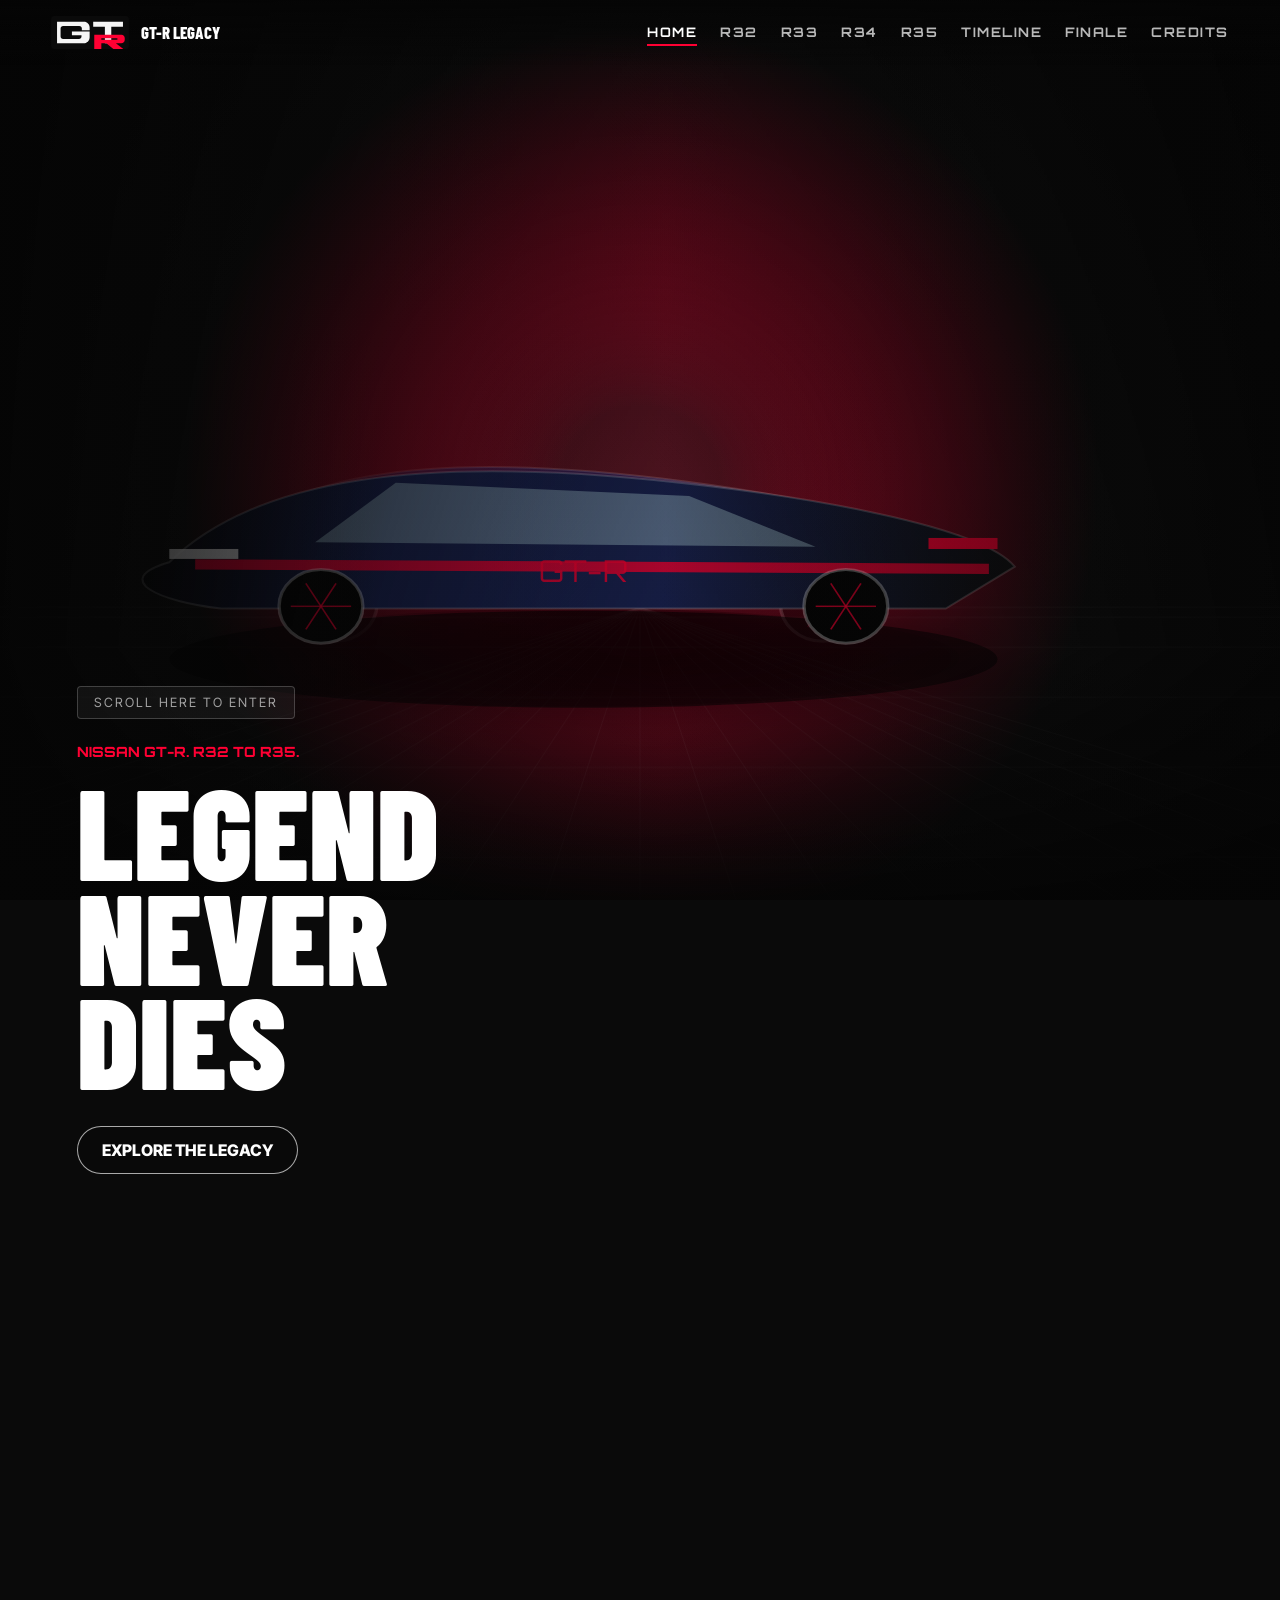
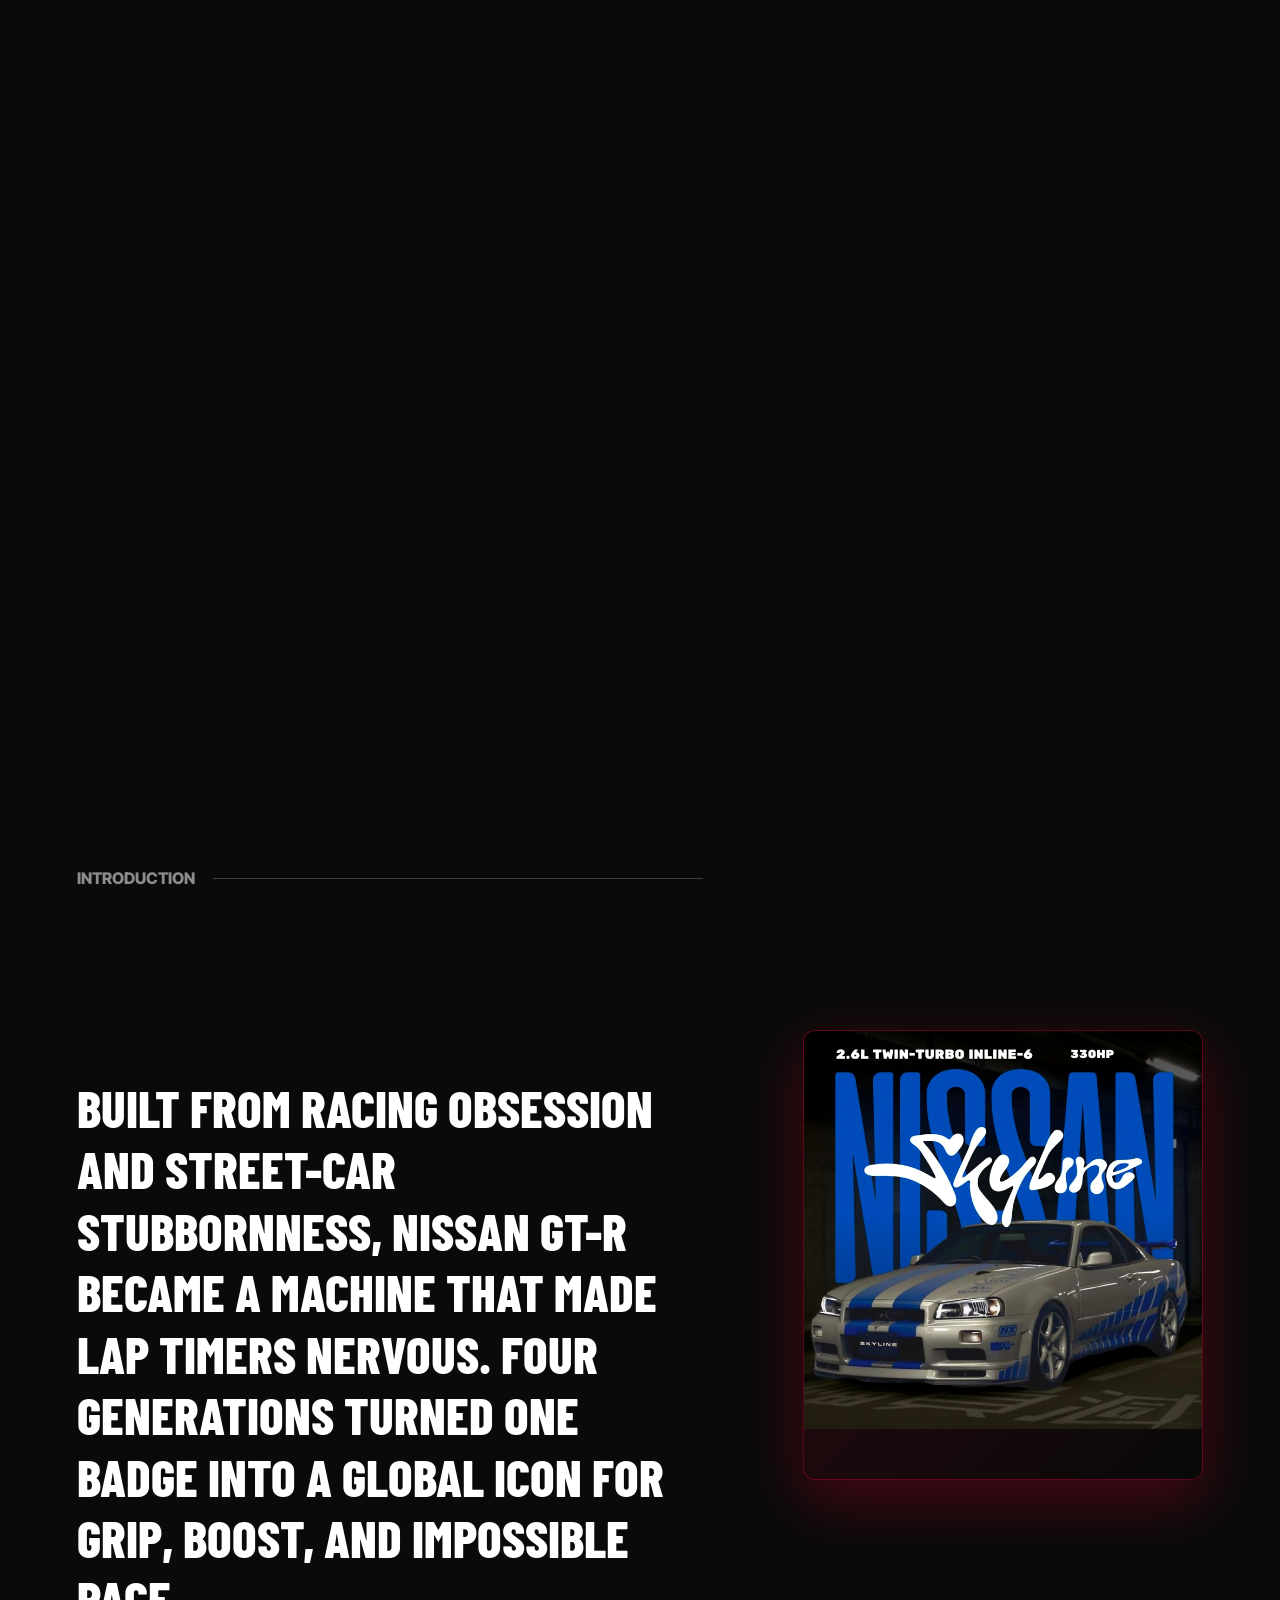
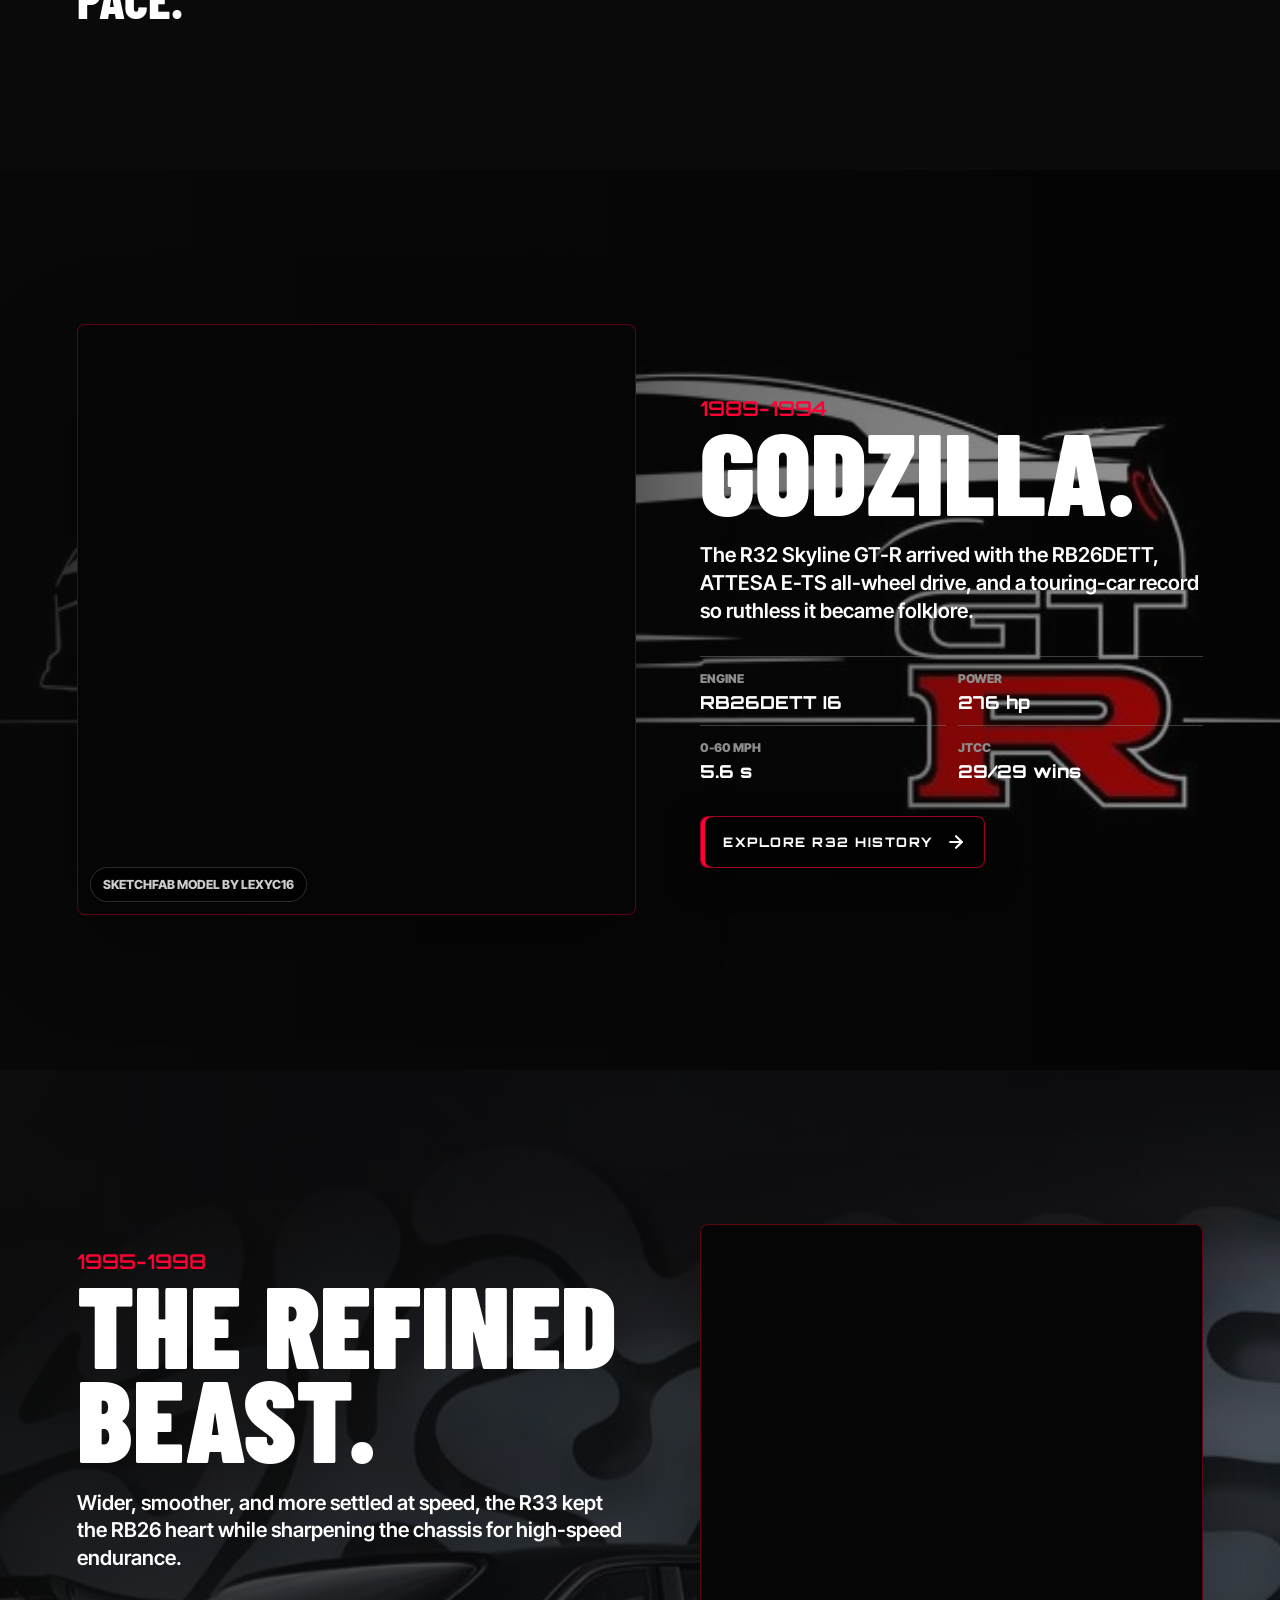
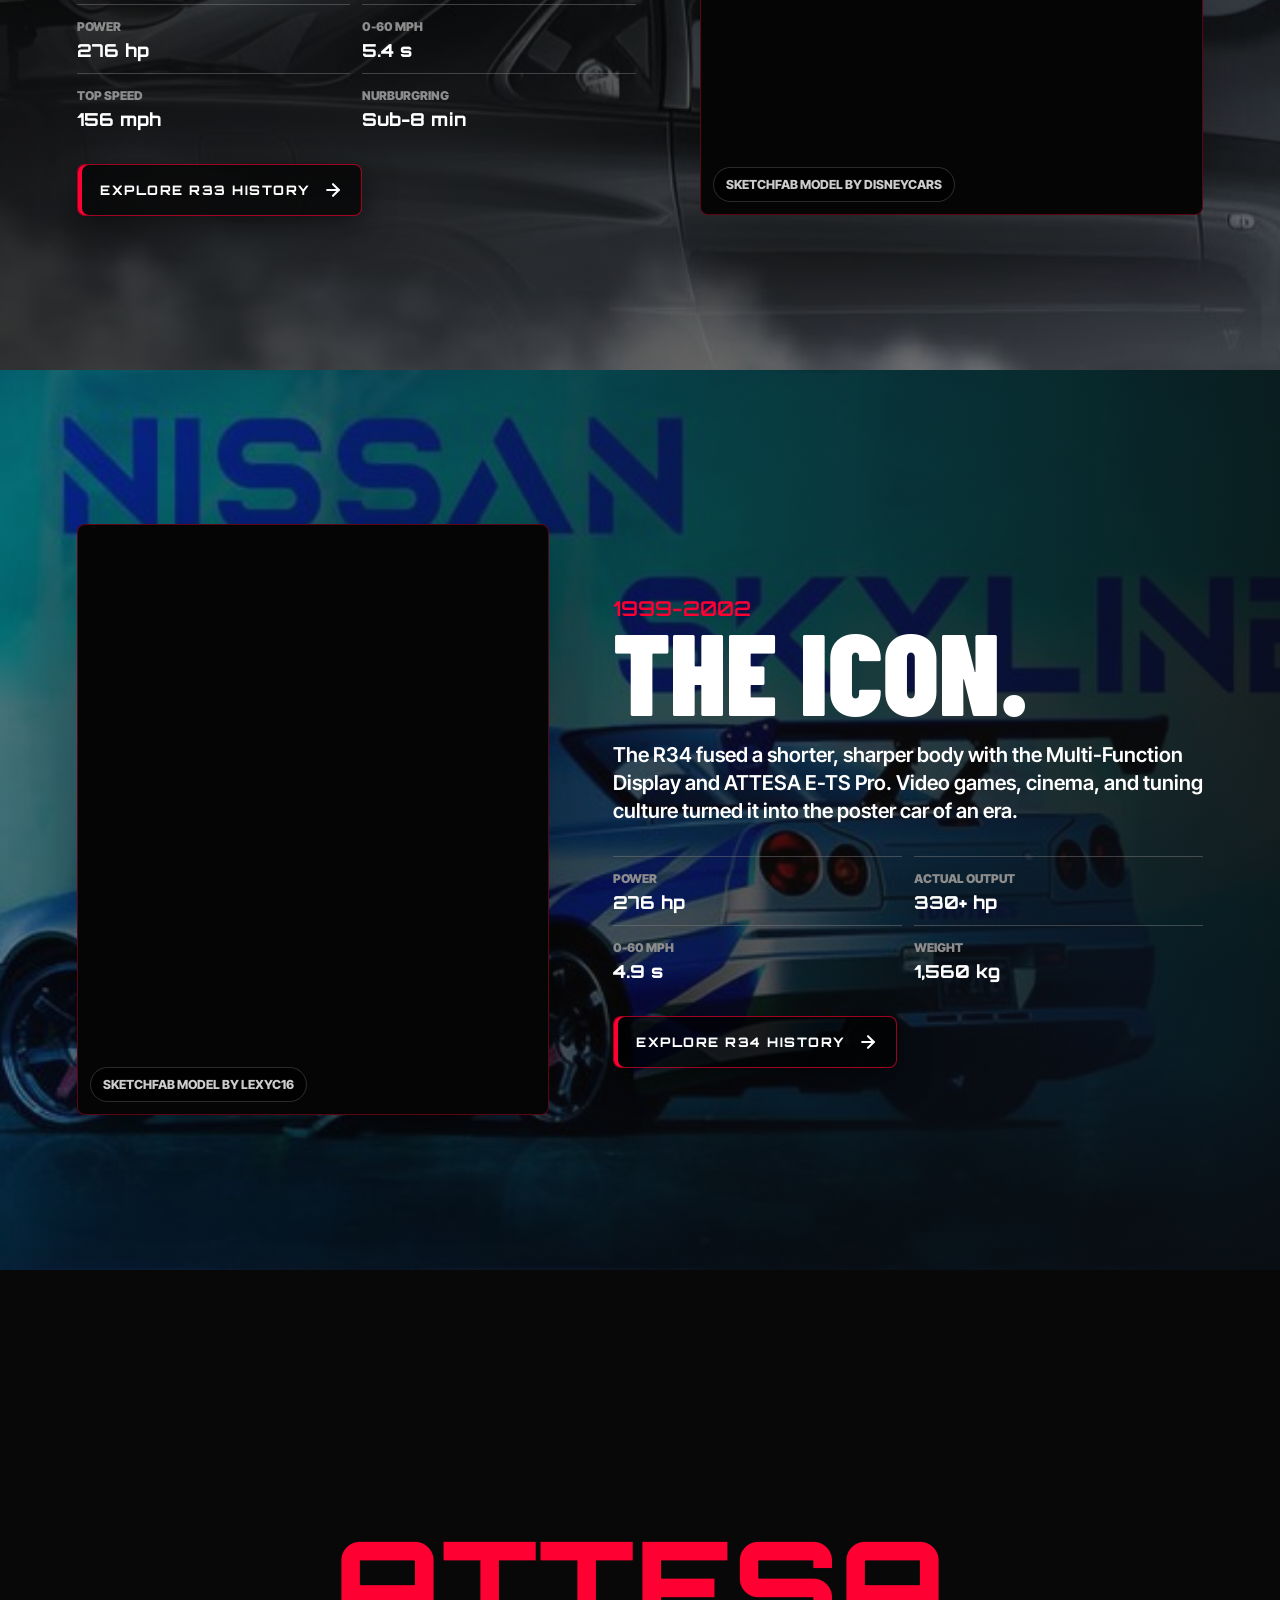
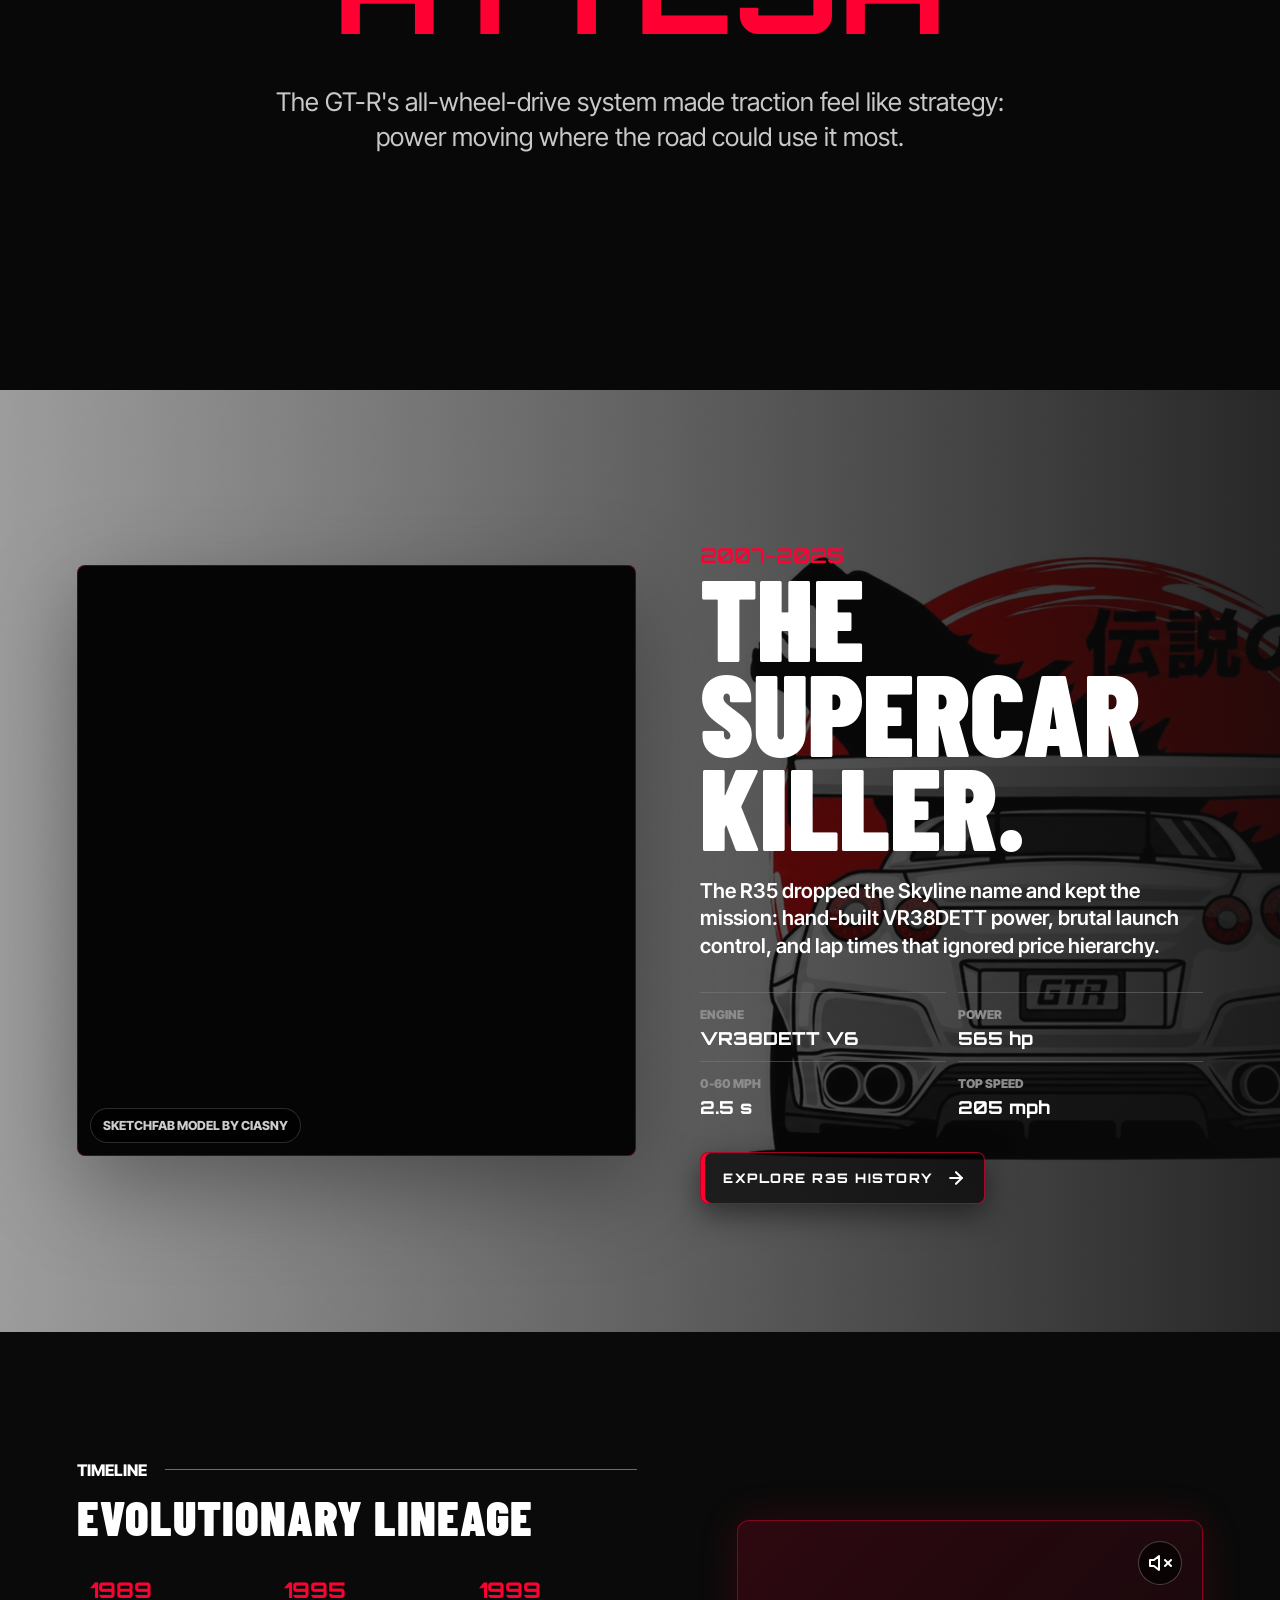
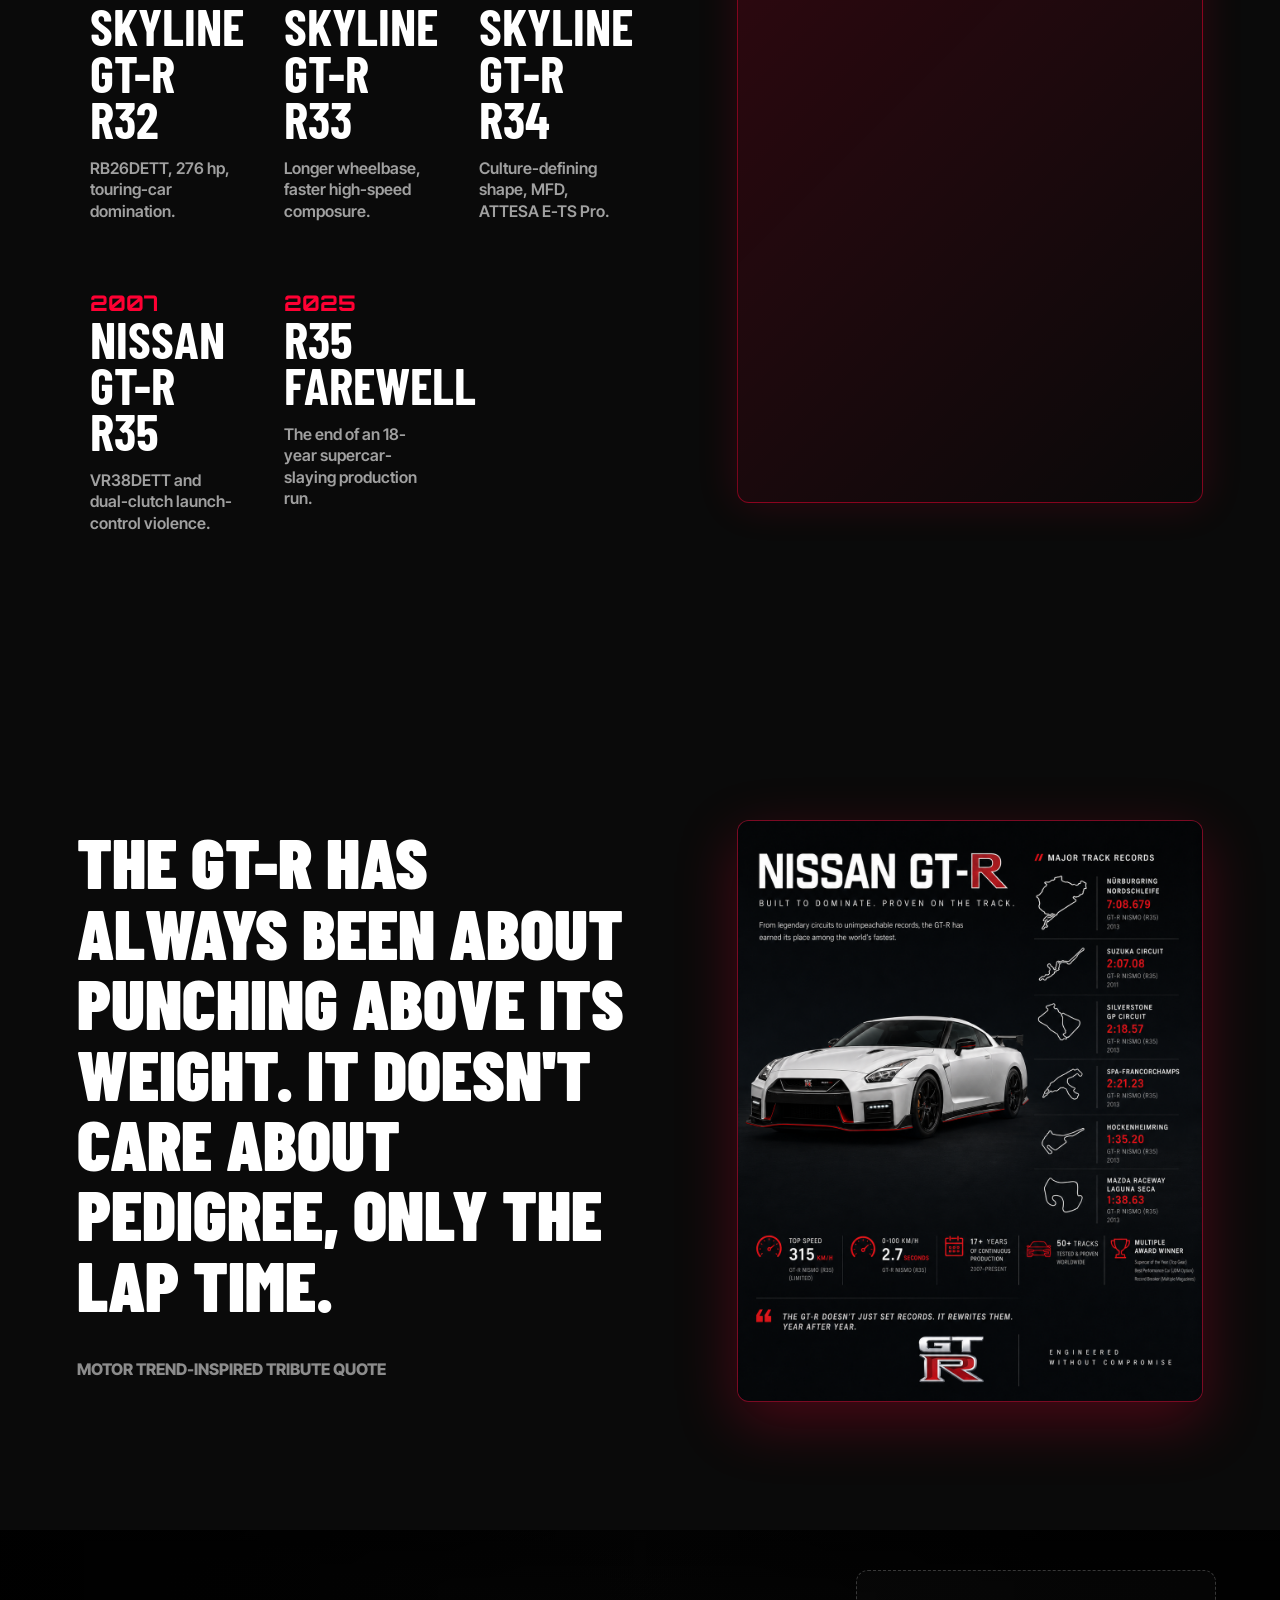
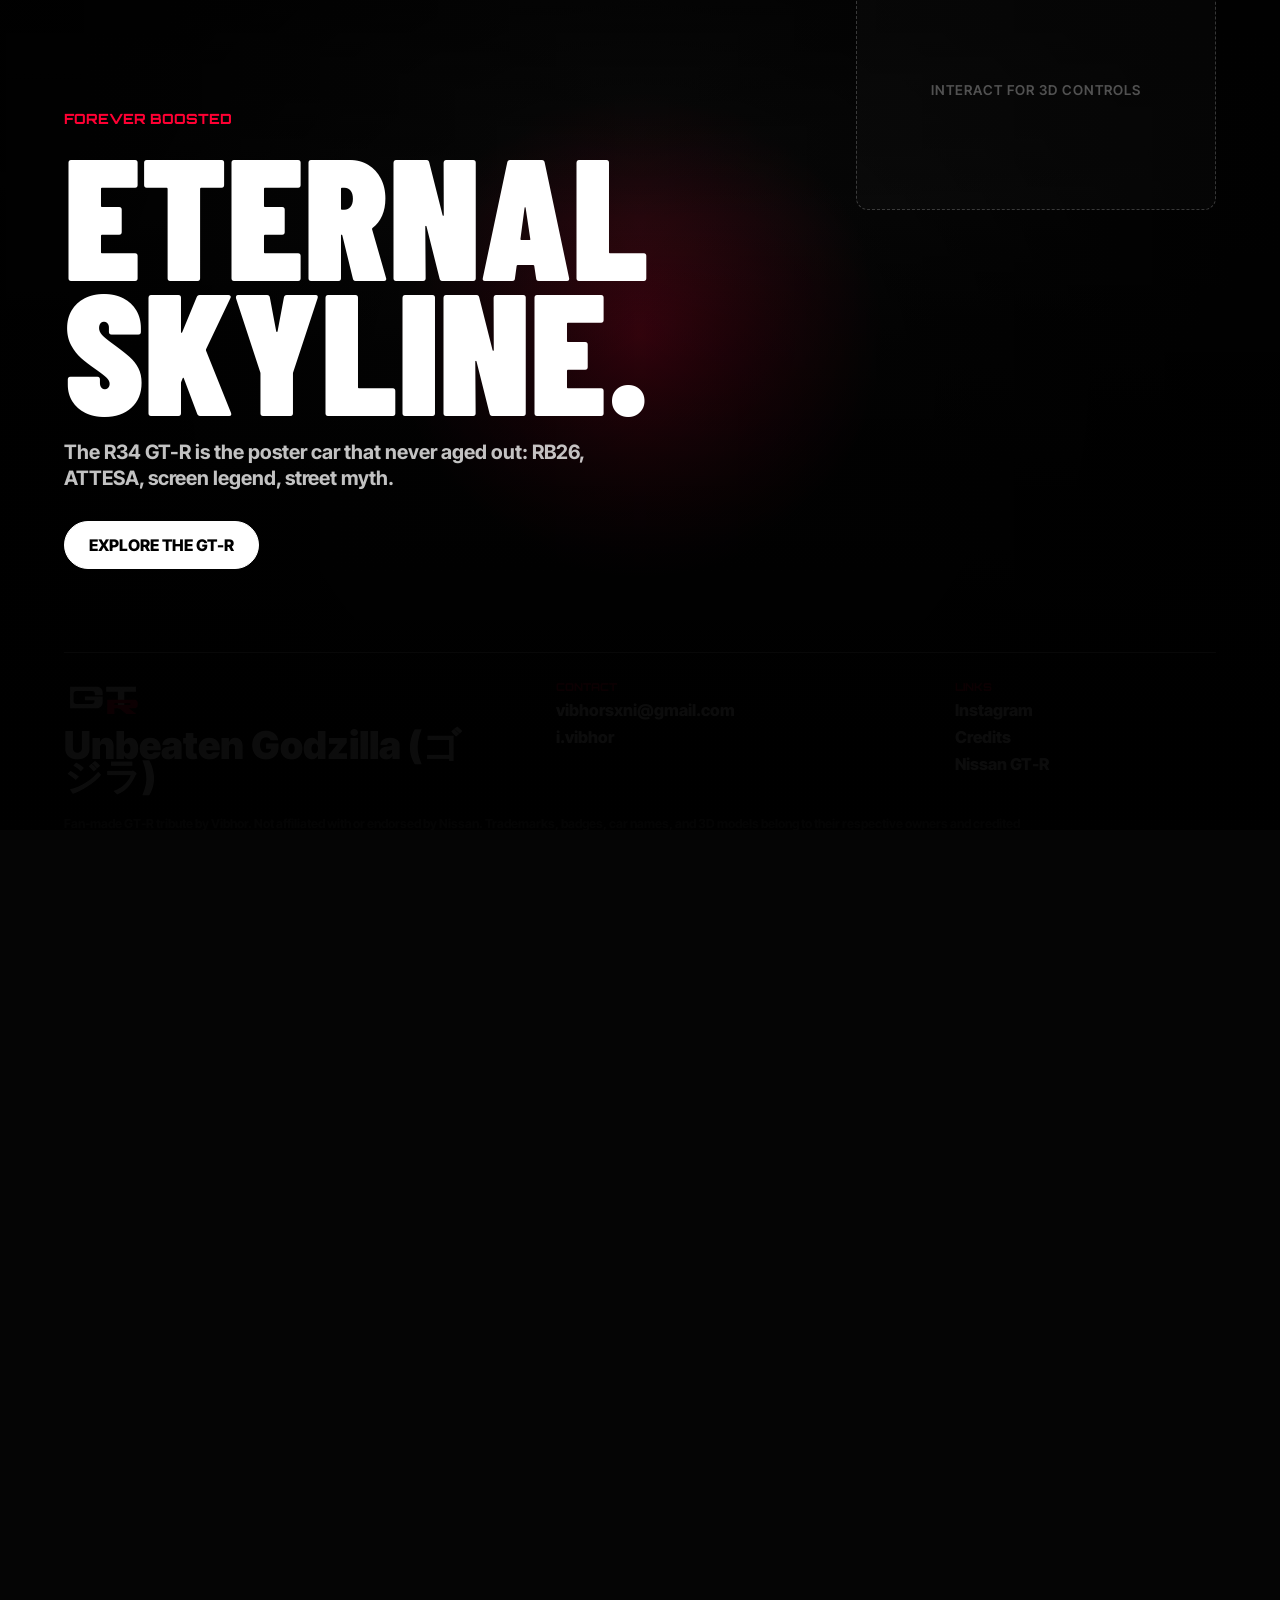
==== commit 464cddb2: "fix: resolve mobile nav backdrop pointer interception, drawer exit cutoff, rail wrap, and hero paral" ====
--- a/index.html
+++ b/index.html
@@ -88,6 +88,7 @@
       <span class="nav-toggle__bar"></span>
     </button>
   </header>
+  <div class="nav-backdrop" id="nav-backdrop" aria-hidden="true"></div>
 
   <main>
     <section class="hero scroll-scene" id="hero">
@@ -114,9 +115,10 @@
         <div class="section-label">
           <span>Introduction</span>
         </div>
+        <h2 class="sr-only">Heritage & Introduction</h2>
         <p class="intro__lead">
           Built from racing obsession and street-car stubbornness, Nissan GT-R became a machine that made lap timers
-          nervous. Four generations turned to one badge into a global ICON for grip, boost, and impossible pace.
+          nervous. Four generations turned one badge into a global ICON for grip, boost, and impossible pace.
         </p>
       </div>
       <div class="split-screen__image">
@@ -129,6 +131,10 @@
         <iframe title="Nissan Skyline R32 GT-R by Lexyc16 on Sketchfab"
           src="https://sketchfab.com/models/8810e677eca543a6b840cf67dd064aa4/embed?autostart=0&ui_theme=dark&ui_infos=0&dnt=1"
           allow="autoplay; fullscreen; xr-spatial-tracking" allowfullscreen loading="lazy"></iframe>
+        <div class="model-card__loading" aria-hidden="true">
+          <div class="model-card__spinner"></div>
+          <span>Loading 3D Model</span>
+        </div>
         <a href="https://sketchfab.com/3d-models/nissan-skyline-r32-gt-r-8810e677eca543a6b840cf67dd064aa4"
           target="_blank" rel="noreferrer">Sketchfab model by Lexyc16</a>
       </div>
@@ -157,7 +163,7 @@
             <dd>29/29 wins</dd>
           </div>
         </dl>
-        <button class="r32-drawer-trigger" id="r32-drawer-open" aria-controls="r32-drawer">
+        <button class="r32-drawer-trigger" id="r32-drawer-open" aria-controls="r32-drawer" aria-expanded="false">
           <span>Explore R32 History</span>
           <svg width="20" height="20" viewBox="0 0 24 24" fill="none" stroke="currentColor" stroke-width="2.5"
             stroke-linecap="round" stroke-linejoin="round" aria-hidden="true">
@@ -169,13 +175,13 @@
     </section>
 
     <!-- R32 Godzilla Chronicles — Slide-in Drawer -->
-    <aside class="r32-drawer" id="r32-drawer" aria-label="R32 Godzilla history and achievements" aria-hidden="true">
+    <aside class="r32-drawer" id="r32-drawer" role="dialog" aria-modal="true" aria-label="R32 Godzilla history and achievements" aria-hidden="true">
       <div class="r32-drawer__backdrop" id="r32-drawer-backdrop"></div>
       <div class="r32-drawer__panel">
         <header class="r32-drawer__header">
           <div>
             <p class="eyebrow">Skyline GT-R BNR32</p>
-            <h2 class="r32-drawer__title"> Godzilla Chronicles.</h2>
+            <h2 class="r32-drawer__title">Godzilla Chronicles.</h2>
           </div>
           <button class="r32-drawer__close" id="r32-drawer-close" aria-label="Close R32 history panel">
             <svg width="28" height="28" viewBox="0 0 24 24" fill="none" stroke="currentColor" stroke-width="2.5"
@@ -264,7 +270,7 @@
                   <strong>RB26DETT</strong>
                   <small>Built for boost</small>
                 </button>
-                <button class="r32-dossier__card" type="button" data-story="Nismo" role="tab" aria-selected="false">
+                <button class="r32-dossier__card" type="button" data-story="nismo" role="tab" aria-selected="false">
                   <span>05</span>
                   <strong>Nismo</strong>
                   <small>Nismo & N1 Editions</small>
@@ -297,7 +303,7 @@
           </section>
           <!-- History Timeline -->
           <section class="r32-modern-timeline r32-reveal">
-            <h3> Timeline</h3>
+            <h3>Timeline</h3>
             <div class="r32-modern-timeline__rail">
               <article><span>1989</span>
                 <p>R32 Skyline GT-R launches with RB26DETT, ATTESA E-TS, and Super HICAS.</p>
@@ -392,7 +398,7 @@
             <dd>Sub-8 min</dd>
           </div>
         </dl>
-        <button class="r33-drawer-trigger" id="r33-drawer-open" aria-controls="r33-drawer">
+        <button class="r33-drawer-trigger" id="r33-drawer-open" aria-controls="r33-drawer" aria-expanded="false">
           <span>Explore R33 History</span>
           <svg width="20" height="20" viewBox="0 0 24 24" fill="none" stroke="currentColor" stroke-width="2.5"
             stroke-linecap="round" stroke-linejoin="round" aria-hidden="true">
@@ -405,19 +411,23 @@
         <iframe title="1997 Nissan Skyline GT-R R33 by DisneyCars on Sketchfab"
           src="https://sketchfab.com/models/d80ea5ec62ed433483fc62f55d14e410/embed?autostart=0&ui_theme=dark&ui_infos=0&dnt=1"
           allow="autoplay; fullscreen; xr-spatial-tracking" allowfullscreen loading="lazy"></iframe>
+        <div class="model-card__loading" aria-hidden="true">
+          <div class="model-card__spinner"></div>
+          <span>Loading 3D Model</span>
+        </div>
         <a href="https://sketchfab.com/3d-models/1997-nissan-skyline-gt-r-r33-d80ea5ec62ed433483fc62f55d14e410"
           target="_blank" rel="noreferrer">Sketchfab model by DisneyCars</a>
       </div>
     </section>
 
     <!-- R33 The Underrated GT-R — Slide-in Drawer -->
-    <aside class="r33-drawer" id="r33-drawer" aria-label="R33 history and achievements" aria-hidden="true">
+    <aside class="r33-drawer" id="r33-drawer" role="dialog" aria-modal="true" aria-label="R33 history and achievements" aria-hidden="true">
       <div class="r33-drawer__backdrop" id="r33-drawer-backdrop"></div>
       <div class="r33-drawer__panel">
         <header class="r33-drawer__header">
           <div>
             <p class="eyebrow">Skyline GT-R BCNR33</p>
-            <h2 class="r33-drawer__title"> The Underrated GT-R.</h2>
+            <h2 class="r33-drawer__title">The Underrated GT-R.</h2>
           </div>
           <button class="r33-drawer__close" id="r33-drawer-close" aria-label="Close R33 history panel">
             <svg width="28" height="28" viewBox="0 0 24 24" fill="none" stroke="currentColor" stroke-width="2.5"
@@ -645,6 +655,10 @@
         <iframe title="Nissan Skyline R34 GT-R by Lexyc16 on Sketchfab"
           src="https://sketchfab.com/models/ff8fb2251dfa4bb9979e7022c5a6666c/embed?autostart=0&ui_theme=dark&ui_infos=0&dnt=1"
           allow="autoplay; fullscreen; xr-spatial-tracking" allowfullscreen loading="lazy"></iframe>
+        <div class="model-card__loading" aria-hidden="true">
+          <div class="model-card__spinner"></div>
+          <span>Loading 3D Model</span>
+        </div>
         <a href="https://sketchfab.com/3d-models/nissan-skyline-r34-gt-r-ff8fb2251dfa4bb9979e7022c5a6666c"
           target="_blank" rel="noreferrer">Sketchfab model by Lexyc16</a>
       </div>
@@ -673,7 +687,7 @@
             <dd>1,560 kg</dd>
           </div>
         </dl>
-        <button class="r34-drawer-trigger" id="r34-drawer-open" aria-controls="r34-drawer">
+        <button class="r34-drawer-trigger" id="r34-drawer-open" aria-controls="r34-drawer" aria-expanded="false">
           <span>Explore R34 History</span>
           <svg width="20" height="20" viewBox="0 0 24 24" fill="none" stroke="currentColor" stroke-width="2.5"
             stroke-linecap="round" stroke-linejoin="round" aria-hidden="true">
@@ -685,13 +699,13 @@
     </section>
 
     <!-- R34 The Icon — Slide-in Drawer -->
-    <aside class="r34-drawer" id="r34-drawer" aria-label="R34 history and achievements" aria-hidden="true">
+    <aside class="r34-drawer" id="r34-drawer" role="dialog" aria-modal="true" aria-label="R34 history and achievements" aria-hidden="true">
       <div class="r34-drawer__backdrop" id="r34-drawer-backdrop"></div>
       <div class="r34-drawer__panel">
         <header class="r34-drawer__header">
           <div>
             <p class="eyebrow">Skyline GT-R BNR34</p>
-            <h2 class="r34-drawer__title"> The Icon.</h2>
+            <h2 class="r34-drawer__title">The Icon.</h2>
           </div>
           <button class="r34-drawer__close" id="r34-drawer-close" aria-label="Close R34 history panel">
             <svg width="28" height="28" viewBox="0 0 24 24" fill="none" stroke="currentColor" stroke-width="2.5"
@@ -926,6 +940,10 @@
         <iframe title="Nissan GTR R35 by Ciasny on Sketchfab"
           src="https://sketchfab.com/models/51c912a8310c4e00a82ad7673d84228a/embed?autostart=0&ui_theme=dark&ui_infos=0&dnt=1"
           allow="autoplay; fullscreen; xr-spatial-tracking" allowfullscreen loading="lazy"></iframe>
+        <div class="model-card__loading" aria-hidden="true">
+          <div class="model-card__spinner"></div>
+          <span>Loading 3D Model</span>
+        </div>
         <a href="https://sketchfab.com/3d-models/nissan-gtr-r35-51c912a8310c4e00a82ad7673d84228a" target="_blank"
           rel="noreferrer">Sketchfab model by Ciasny</a>
       </div>
@@ -966,7 +984,7 @@
     </section>
 
     <!-- R35 The Supercar Killer — Slide-in Drawer -->
-    <aside class="r35-drawer gen-drawer" id="r35-drawer" aria-label="R35 Supercar Killer history and achievements" aria-hidden="true">
+    <aside class="r35-drawer gen-drawer" id="r35-drawer" role="dialog" aria-modal="true" aria-label="R35 Supercar Killer history and achievements" aria-hidden="true">
       <div class="r35-drawer__backdrop gen-drawer__backdrop" id="r35-drawer-backdrop"></div>
       <div class="r35-drawer__panel gen-drawer__panel">
         <header class="r35-drawer__header gen-drawer__header">
@@ -1205,32 +1223,33 @@
         <div class="section-label">
           <span>Timeline</span>
         </div>
+        <h2 class="section-label__title">Evolutionary Lineage</h2>
         <div class="timeline__list">
-          <article class="timeline__item reveal">
+          <a href="#r32" class="timeline__item reveal" aria-label="Explore R32 generation">
             <span>1989</span>
             <h3>Skyline GT-R R32</h3>
             <p>RB26DETT, 276 hp, touring-car domination.</p>
-          </article>
-          <article class="timeline__item reveal">
+          </a>
+          <a href="#r33" class="timeline__item reveal" aria-label="Explore R33 generation">
             <span>1995</span>
             <h3>Skyline GT-R R33</h3>
             <p>Longer wheelbase, faster high-speed composure.</p>
-          </article>
-          <article class="timeline__item reveal">
+          </a>
+          <a href="#r34" class="timeline__item reveal" aria-label="Explore R34 generation">
             <span>1999</span>
             <h3>Skyline GT-R R34</h3>
             <p>Culture-defining shape, MFD, ATTESA E-TS Pro.</p>
-          </article>
-          <article class="timeline__item reveal">
+          </a>
+          <a href="#r35" class="timeline__item reveal" aria-label="Explore R35 generation">
             <span>2007</span>
             <h3>Nissan GT-R R35</h3>
             <p>VR38DETT and dual-clutch launch-control violence.</p>
-          </article>
-          <article class="timeline__item reveal">
+          </a>
+          <a href="#finale" class="timeline__item reveal" aria-label="Explore R35 farewell and finale">
             <span>2025</span>
             <h3>R35 Farewell</h3>
-            <p>The end of a 17-year supercar-slaying production run.</p>
-          </article>
+            <p>The end of an 18-year supercar-slaying production run.</p>
+          </a>
         </div>
       </div>
       <div class="split-screen__image">
@@ -1277,12 +1296,12 @@
           <div class="blocker blocker-right"></div>
           <div class="blocker blocker-bottom"></div>
           <div class="finale__interactive-zone">
-            <span>Hover here for 3D controls</span>
+            <span>Interact for 3D controls</span>
           </div>
         </div>
         <div class="finale__motion-copy">
           <p class="eyebrow">Forever boosted</p>
-          <h4>Eternal Skyline.</h4>
+          <h2 class="finale__heading">Eternal Skyline.</h2>
           <p>
             The R34 GT-R is the poster car that never aged out: RB26, ATTESA, screen legend, street myth.
           </p>
--- a/css/styles.css
+++ b/css/styles.css
@@ -59,7 +59,7 @@
 .loader {
   position: fixed;
   inset: 0;
-  z-index: 20;
+  z-index: 9999;
   display: grid;
   place-items: center;
   align-content: center;
@@ -119,18 +119,6 @@
   animation: spin 1.2s linear infinite;
 }
 
-.topbar {
-  position: fixed;
-  top: 0;
-  left: 0;
-  right: 0;
-  z-index: 10;
-  display: flex;
-  align-items: center;
-  justify-content: space-between;
-  gap: 24px;
-  padding: 20px clamp(18px, 4vw, 54px);
-}
 
 .brand,
 .nav {
@@ -173,6 +161,7 @@
 }
 
 .hero {
+  --hero-progress: 0;
   display: grid;
   align-items: start;
 }
@@ -218,6 +207,10 @@
 .hero__copy {
   width: min(900px, 94vw);
   margin-top: -100vh;
+  transform: translateY(calc(var(--hero-progress) * -10vh));
+  opacity: clamp(0, calc(1.05 - (var(--hero-progress) * 2.2)), 1);
+  will-change: transform, opacity;
+  transition: opacity 0.1s linear, transform 0.1s linear;
 }
 
 .hero__scroll-hint {
@@ -246,6 +239,10 @@
   align-items: flex-end;
   text-align: right;
   z-index: 3;
+  transform: translateY(calc((0.4 - var(--hero-progress)) * 14vh));
+  opacity: clamp(0, calc((var(--hero-progress) - 0.22) * 2.8), 1);
+  will-change: transform, opacity;
+  transition: opacity 0.1s linear, transform 0.1s linear;
 }
 
 .hero__quote-text {
@@ -514,6 +511,8 @@
 }
 
 .model-card {
+  position: relative;
+  overflow: hidden;
   display: grid;
   background: #050505;
   box-shadow: 0 30px 90px rgba(0, 0, 0, .34);
@@ -784,15 +783,36 @@
   border-radius: 4px;
 }
 
+.section-label__title {
+  font-family: var(--font-display);
+  font-size: clamp(2rem, 3.8vw, 3.8rem);
+  line-height: 0.94;
+  margin: 14px 0 24px;
+  color: #fff;
+  text-transform: uppercase;
+  letter-spacing: 1px;
+}
+
 .timeline.split-screen .timeline__item {
-  transition: transform 0.3s ease, background 0.3s ease;
+  display: block;
+  text-decoration: none;
+  color: inherit;
+  cursor: pointer;
+  transition: transform 0.3s ease, background-color 0.3s ease, border-color 0.3s ease;
   padding: 12px;
   border-radius: 8px;
+  border: 1px solid transparent;
 }
 
 .timeline.split-screen .timeline__item:hover {
   transform: translateY(-5px);
-  background: rgba(255, 255, 255, 0.03);
+  background: rgba(255, 255, 255, 0.05);
+  border-color: rgba(255, 0, 51, 0.3);
+}
+
+.timeline.split-screen .timeline__item:focus-visible {
+  outline: 2px solid var(--red);
+  outline-offset: 4px;
 }
 
 /* Credits split-screen adjustments */
@@ -1332,12 +1352,12 @@
   top: 0;
   left: 0;
   right: 0;
-  z-index: 50;
+  z-index: 60;
   display: flex;
   align-items: center;
   justify-content: space-between;
   gap: 20px;
-  padding: 18px clamp(18px, 4vw, 54px);
+  padding: calc(16px + env(safe-area-inset-top, 0px)) clamp(18px, 4vw, 54px) 16px;
   background: linear-gradient(180deg, rgba(5, 5, 5, 0.88) 0%, rgba(5, 5, 5, 0) 100%);
   transition: background-color 0.3s ease, padding 0.3s ease, border-color 0.3s ease;
 }
@@ -1347,8 +1367,8 @@
   backdrop-filter: blur(18px);
   -webkit-backdrop-filter: blur(18px);
   border-bottom: 1px solid rgba(255, 255, 255, 0.08);
-  padding-top: 14px;
-  padding-bottom: 14px;
+  padding-top: calc(12px + env(safe-area-inset-top, 0px));
+  padding-bottom: 12px;
 }
 
 .nav {
@@ -1433,6 +1453,27 @@
   transform: translateY(-6px) rotate(-45deg);
 }
 
+/* Mobile Nav Backdrop */
+.nav-backdrop {
+  position: fixed;
+  inset: 0;
+  background: rgba(0, 0, 0, 0.75);
+  backdrop-filter: blur(8px);
+  -webkit-backdrop-filter: blur(8px);
+  z-index: 55;
+  opacity: 0;
+  visibility: hidden;
+  pointer-events: none;
+  transition: opacity 0.35s ease, visibility 0s linear 0.35s;
+}
+
+.nav-backdrop.is-open {
+  opacity: 1;
+  visibility: visible;
+  pointer-events: auto;
+  transition-delay: 0s;
+}
+
 @media (max-width: 768px) {
   .nav-toggle {
     display: flex;
@@ -1451,16 +1492,21 @@
     flex-direction: column;
     align-items: flex-start;
     justify-content: flex-start;
-    padding: 100px 32px 40px;
+    padding: calc(90px + env(safe-area-inset-top, 0px)) 32px calc(40px + env(safe-area-inset-bottom, 0px));
     gap: 20px;
     transform: translateX(100%);
-    transition: transform 0.35s cubic-bezier(0.16, 1, 0.3, 1);
-    z-index: 55;
+    visibility: hidden;
+    pointer-events: none;
+    transition: transform 0.35s cubic-bezier(0.16, 1, 0.3, 1), visibility 0s linear 0.35s;
+    z-index: 65;
     box-shadow: -15px 0 45px rgba(0, 0, 0, 0.85);
   }
 
   .nav.is-open {
     transform: translateX(0);
+    visibility: visible;
+    pointer-events: auto;
+    transition-delay: 0s;
   }
 
   .nav a {
@@ -1474,8 +1520,8 @@
 /* Floating Back to Top Button */
 .back-to-top {
   position: fixed;
-  bottom: 28px;
-  right: 28px;
+  bottom: calc(24px + env(safe-area-inset-bottom, 0px));
+  right: calc(24px + env(safe-area-inset-right, 0px));
   z-index: 45;
   width: 48px;
   height: 48px;
@@ -1525,12 +1571,14 @@
   text-transform: uppercase;
   letter-spacing: 1.5px;
   pointer-events: none;
-  transition: opacity 0.4s ease;
+  transition: opacity 0.4s ease, visibility 0s linear 0.4s;
   z-index: 1;
 }
 
 .model-card__loading.is-loaded {
   opacity: 0;
+  visibility: hidden;
+  transition-delay: 0s;
 }
 
 .model-card__spinner {
@@ -1613,6 +1661,7 @@
   pointer-events: none;
   visibility: hidden;
   overflow: hidden; /* Prevents off-screen panel from causing page horizontal overflow */
+  transition: visibility 0s linear 0.55s;
 }
 
 .gen-drawer.is-open,
@@ -1622,6 +1671,7 @@
 .r35-drawer.is-open {
   pointer-events: auto;
   visibility: visible;
+  transition-delay: 0s;
 }
 
 /* Backdrop */
@@ -1976,6 +2026,8 @@
   justify-content: flex-end;
   padding: clamp(24px, 4vw, 54px);
   overflow: hidden;
+  transition: opacity 0.22s ease, transform 0.22s ease;
+  will-change: opacity, transform;
 }
 
 .gen-focus__kicker,
@@ -2212,12 +2264,15 @@
 .r34-modern-timeline__rail,
 .r35-modern-timeline__rail {
   display: grid;
-  grid-template-columns: repeat(6, minmax(190px, 1fr));
-  gap: 1px;
+  grid-auto-flow: column;
+  grid-auto-columns: minmax(220px, 280px);
+  gap: 12px;
   overflow-x: auto;
   max-width: 100%;
-  padding-bottom: 12px;
+  padding-bottom: 16px;
   -webkit-overflow-scrolling: touch;
+  scrollbar-width: thin;
+  scrollbar-color: var(--red) rgba(255, 255, 255, 0.08);
 }
 
 .gen-modern-timeline__rail article,
@@ -2226,9 +2281,14 @@
 .r34-modern-timeline__rail article,
 .r35-modern-timeline__rail article {
   min-height: 210px;
-  padding: 18px;
-  border-left: 1px solid rgba(255, 255, 255, 0.14);
+  padding: 20px;
+  border: 1px solid rgba(255, 255, 255, 0.12);
+  border-top: 3px solid var(--red);
   background: rgba(255, 255, 255, 0.04);
+  border-radius: 6px;
+  display: flex;
+  flex-direction: column;
+  justify-content: space-between;
 }
 
 .gen-modern-timeline__rail span,
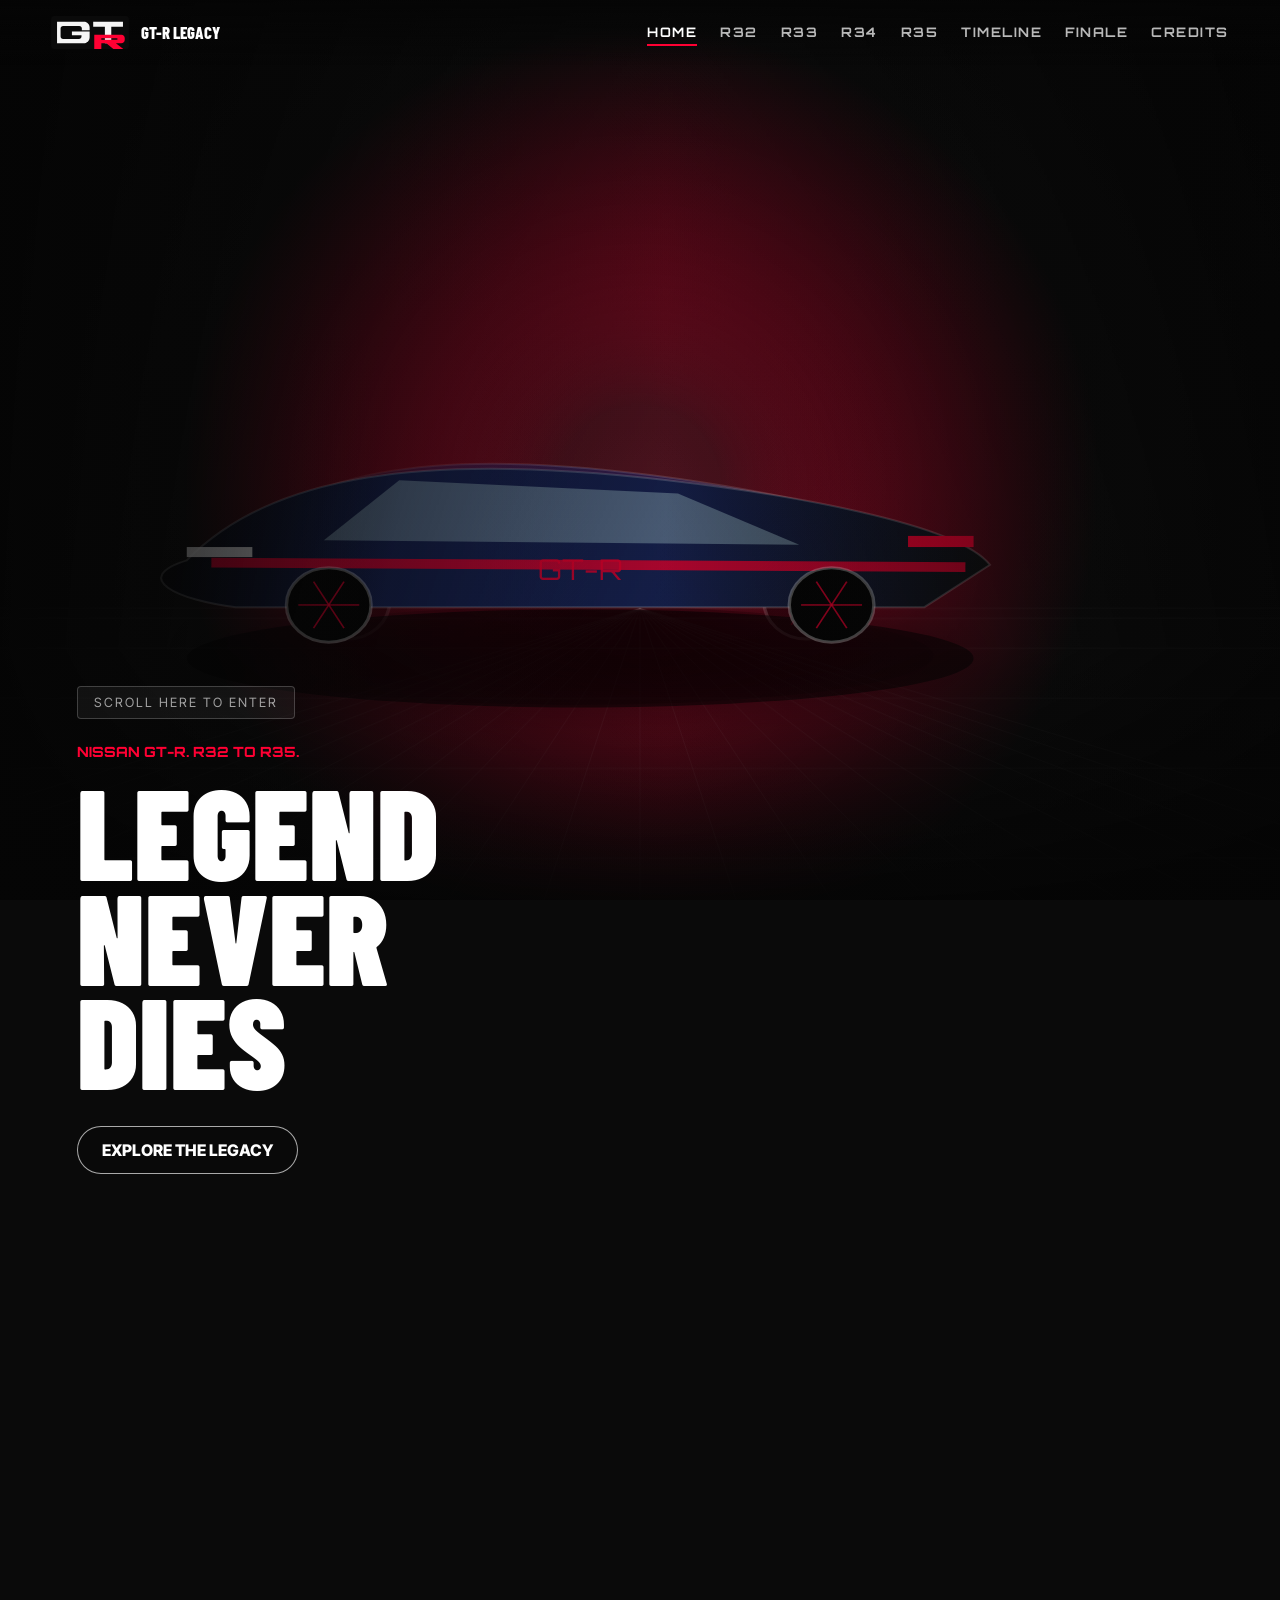
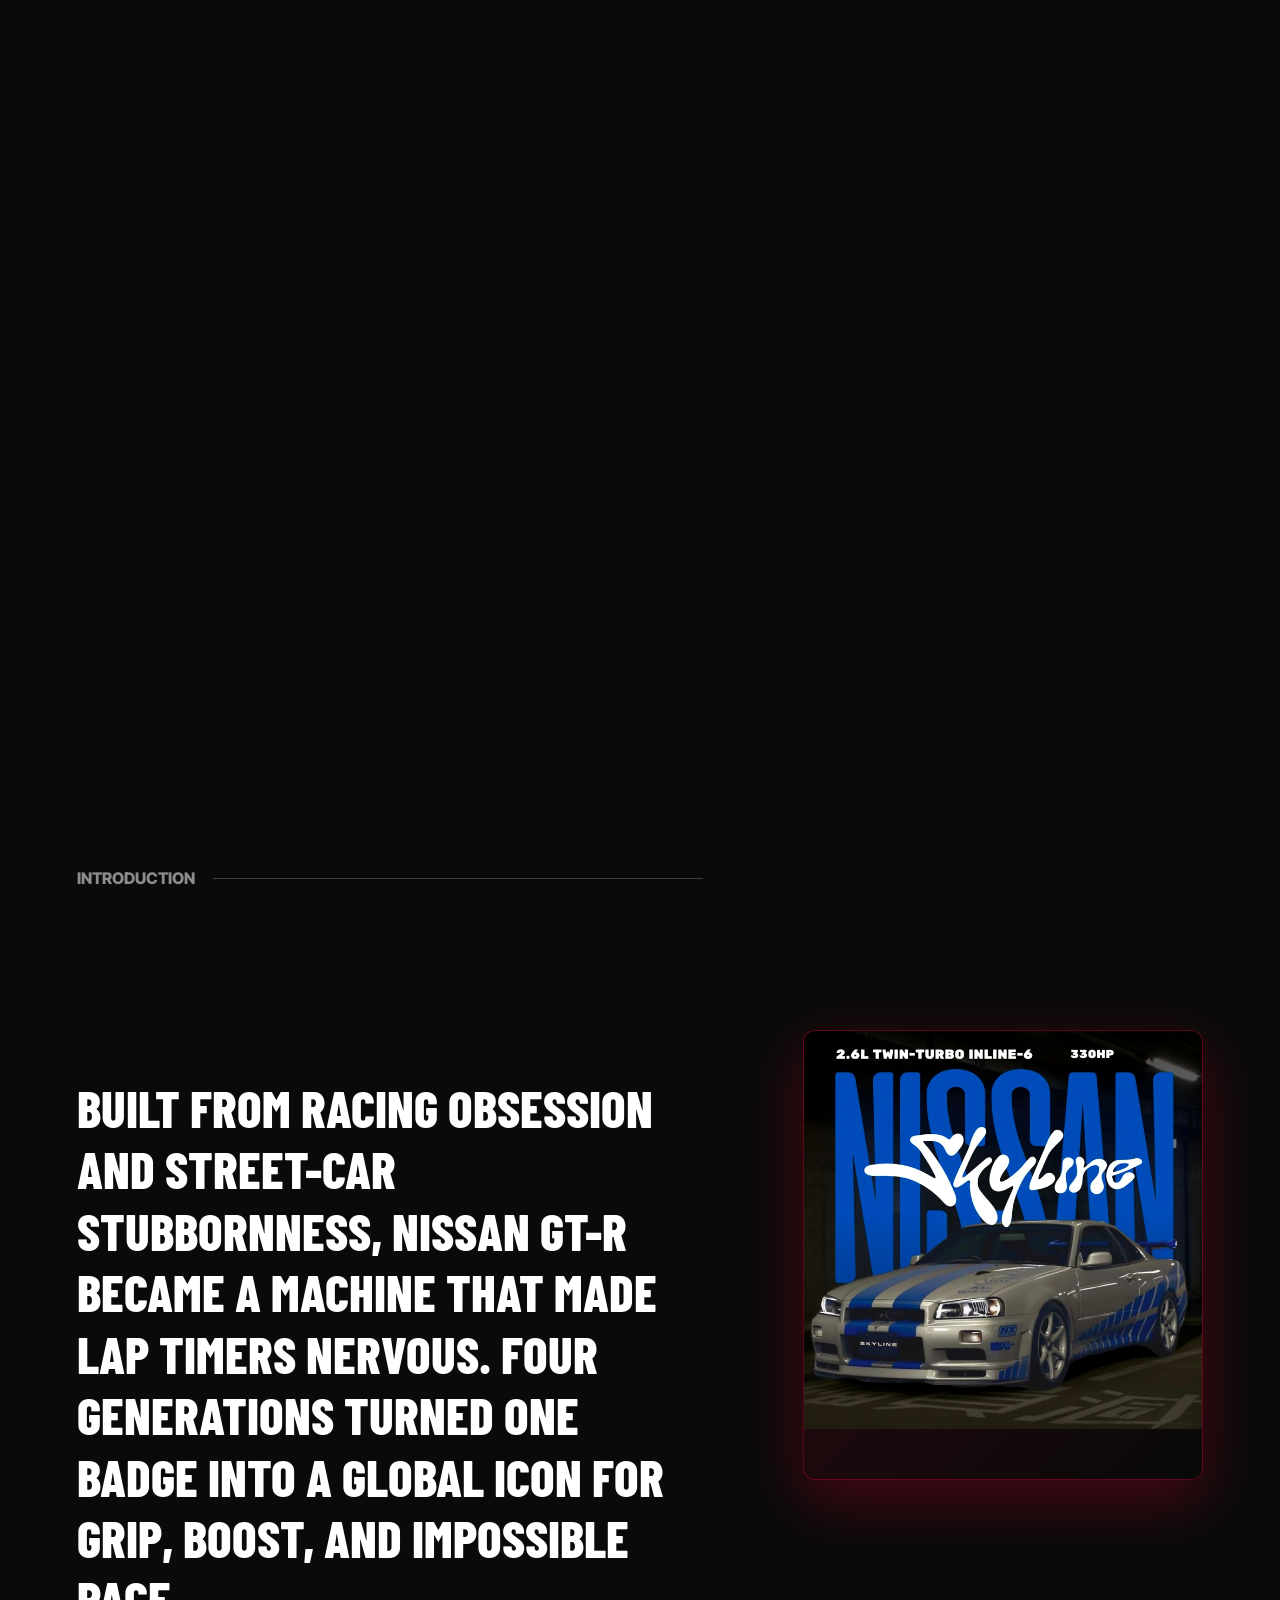
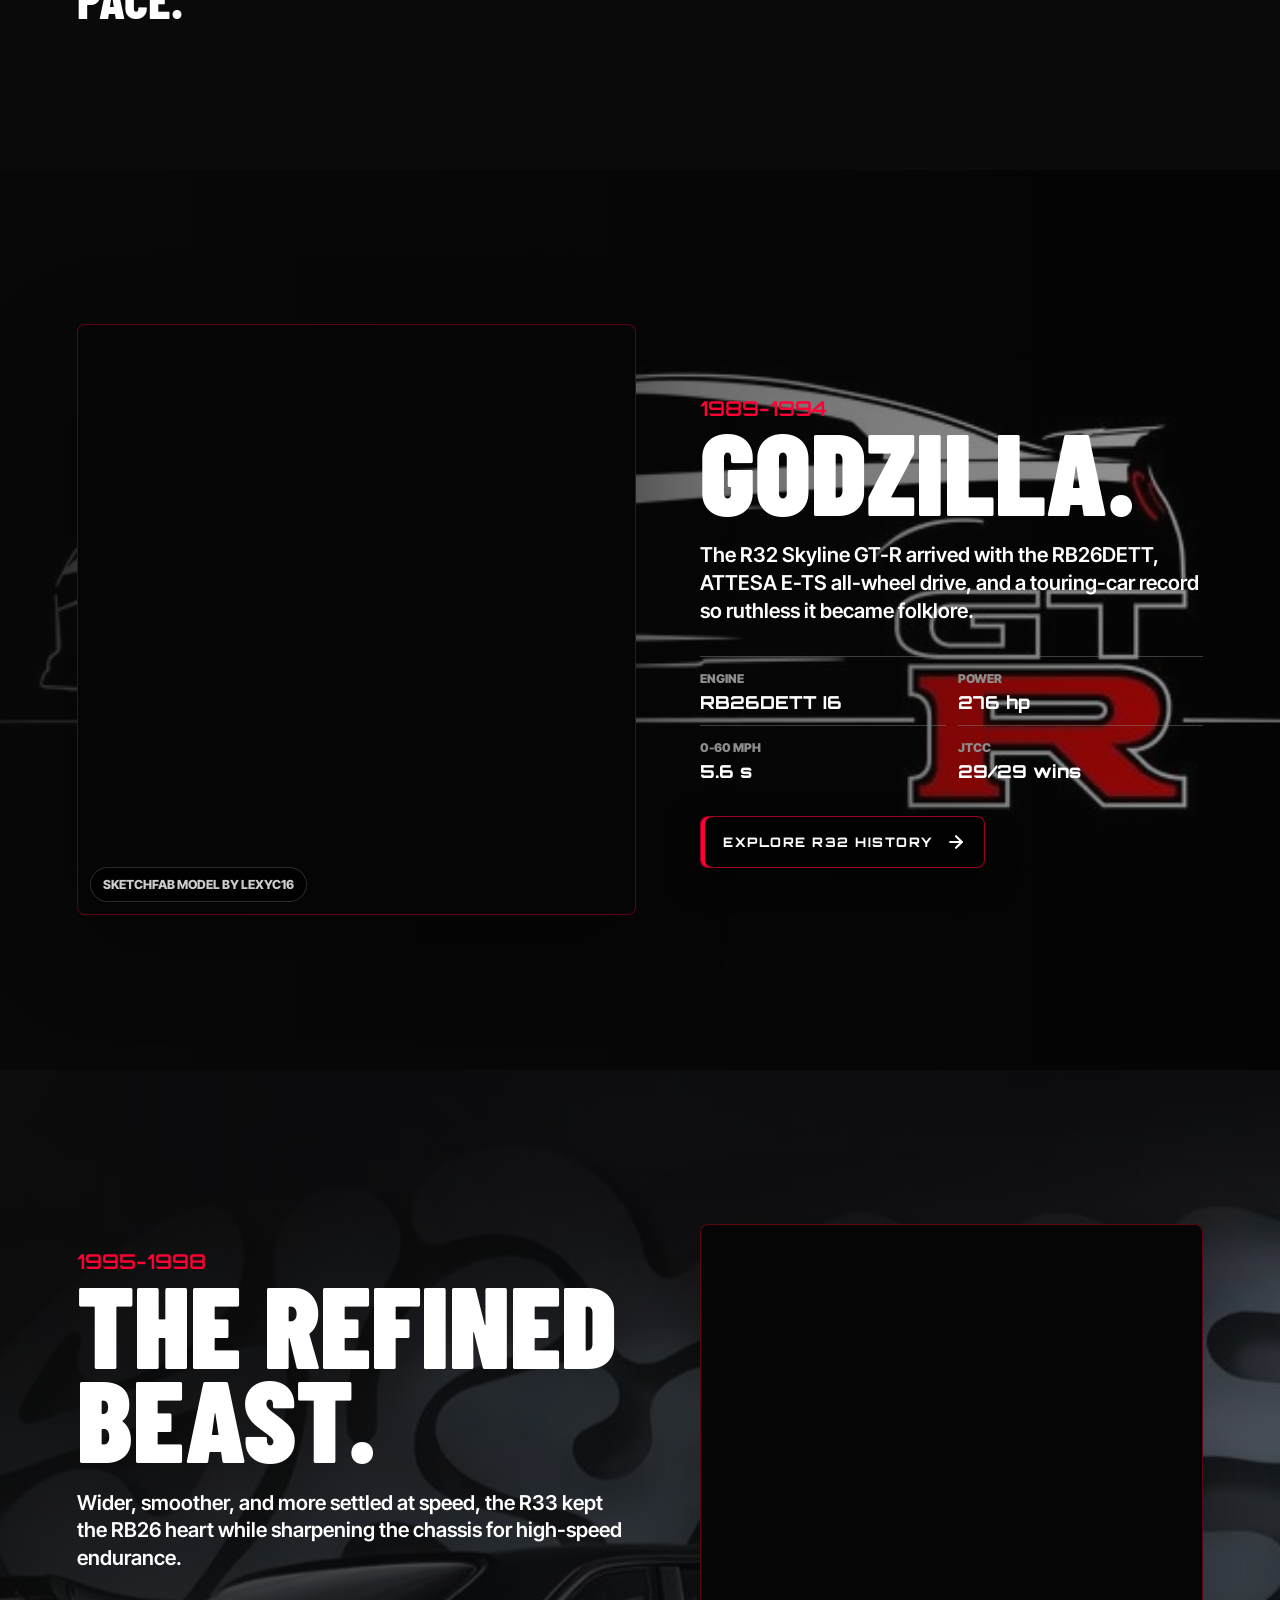
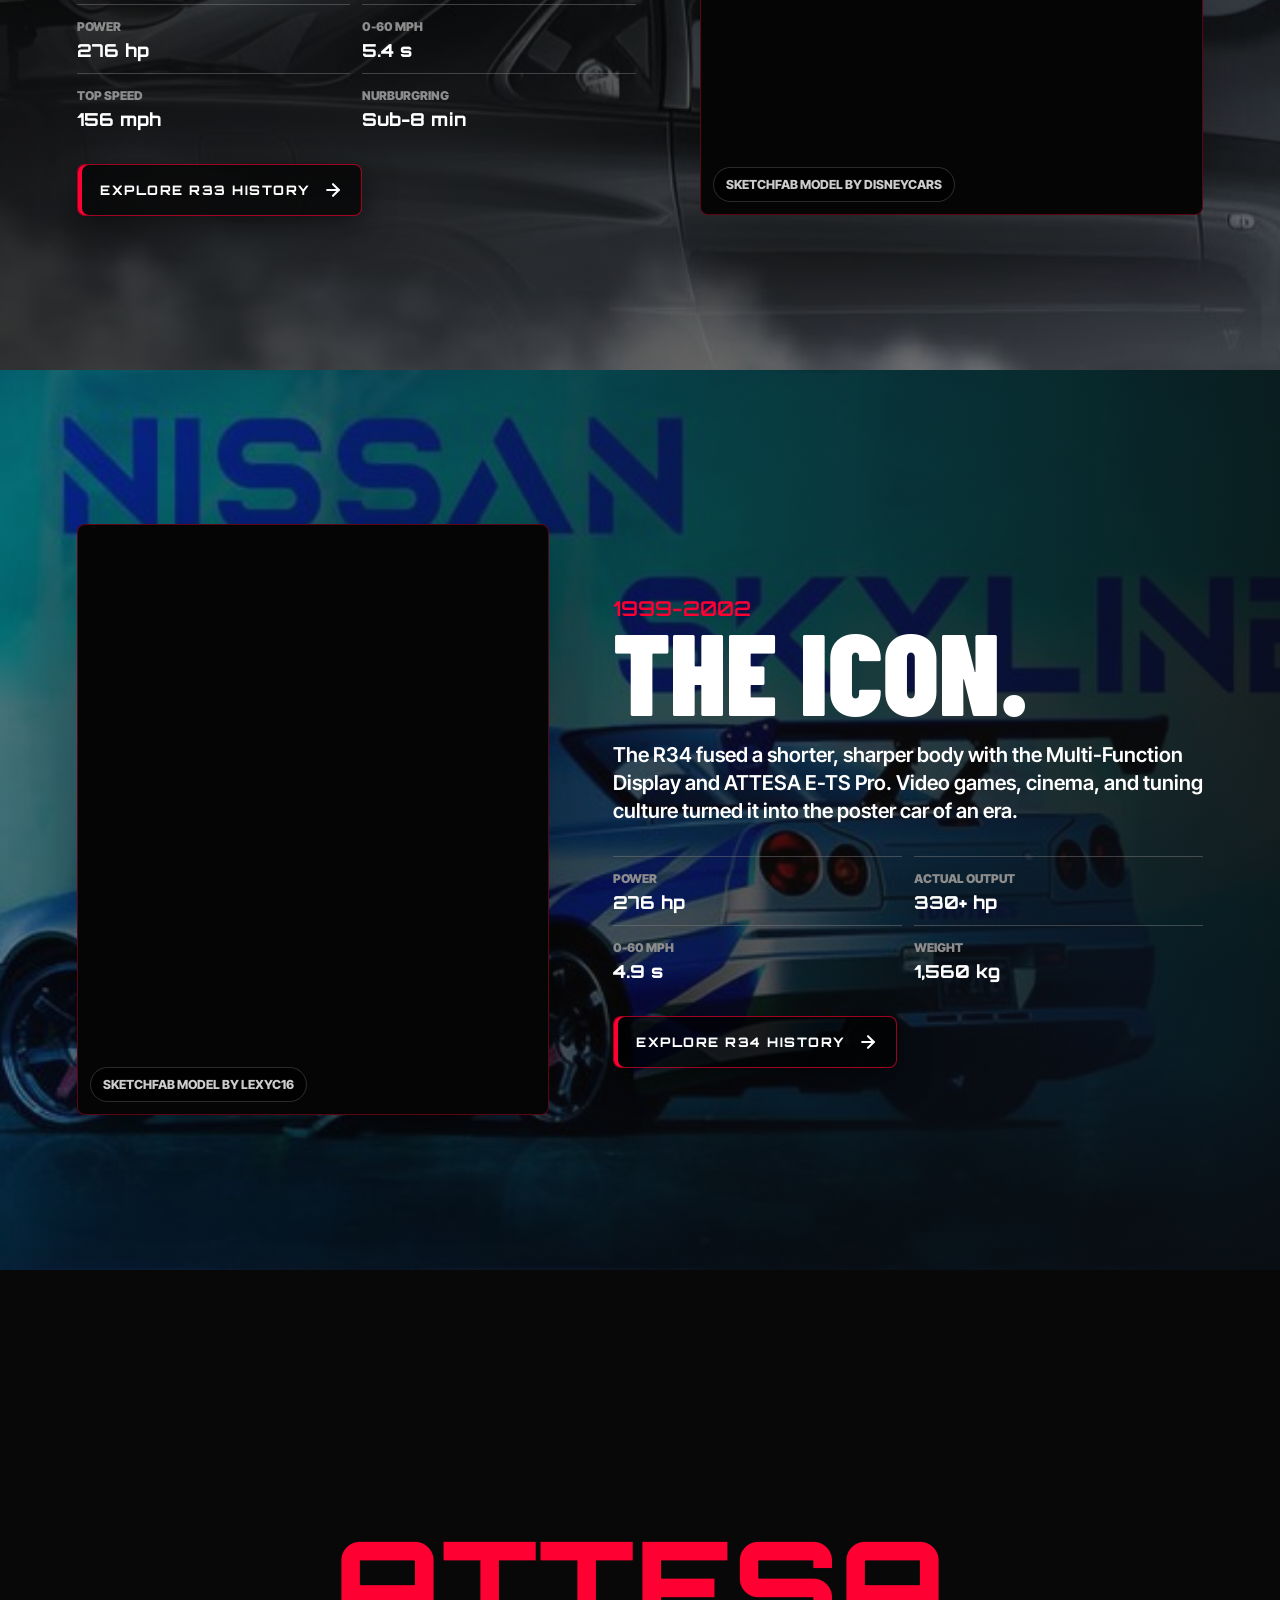
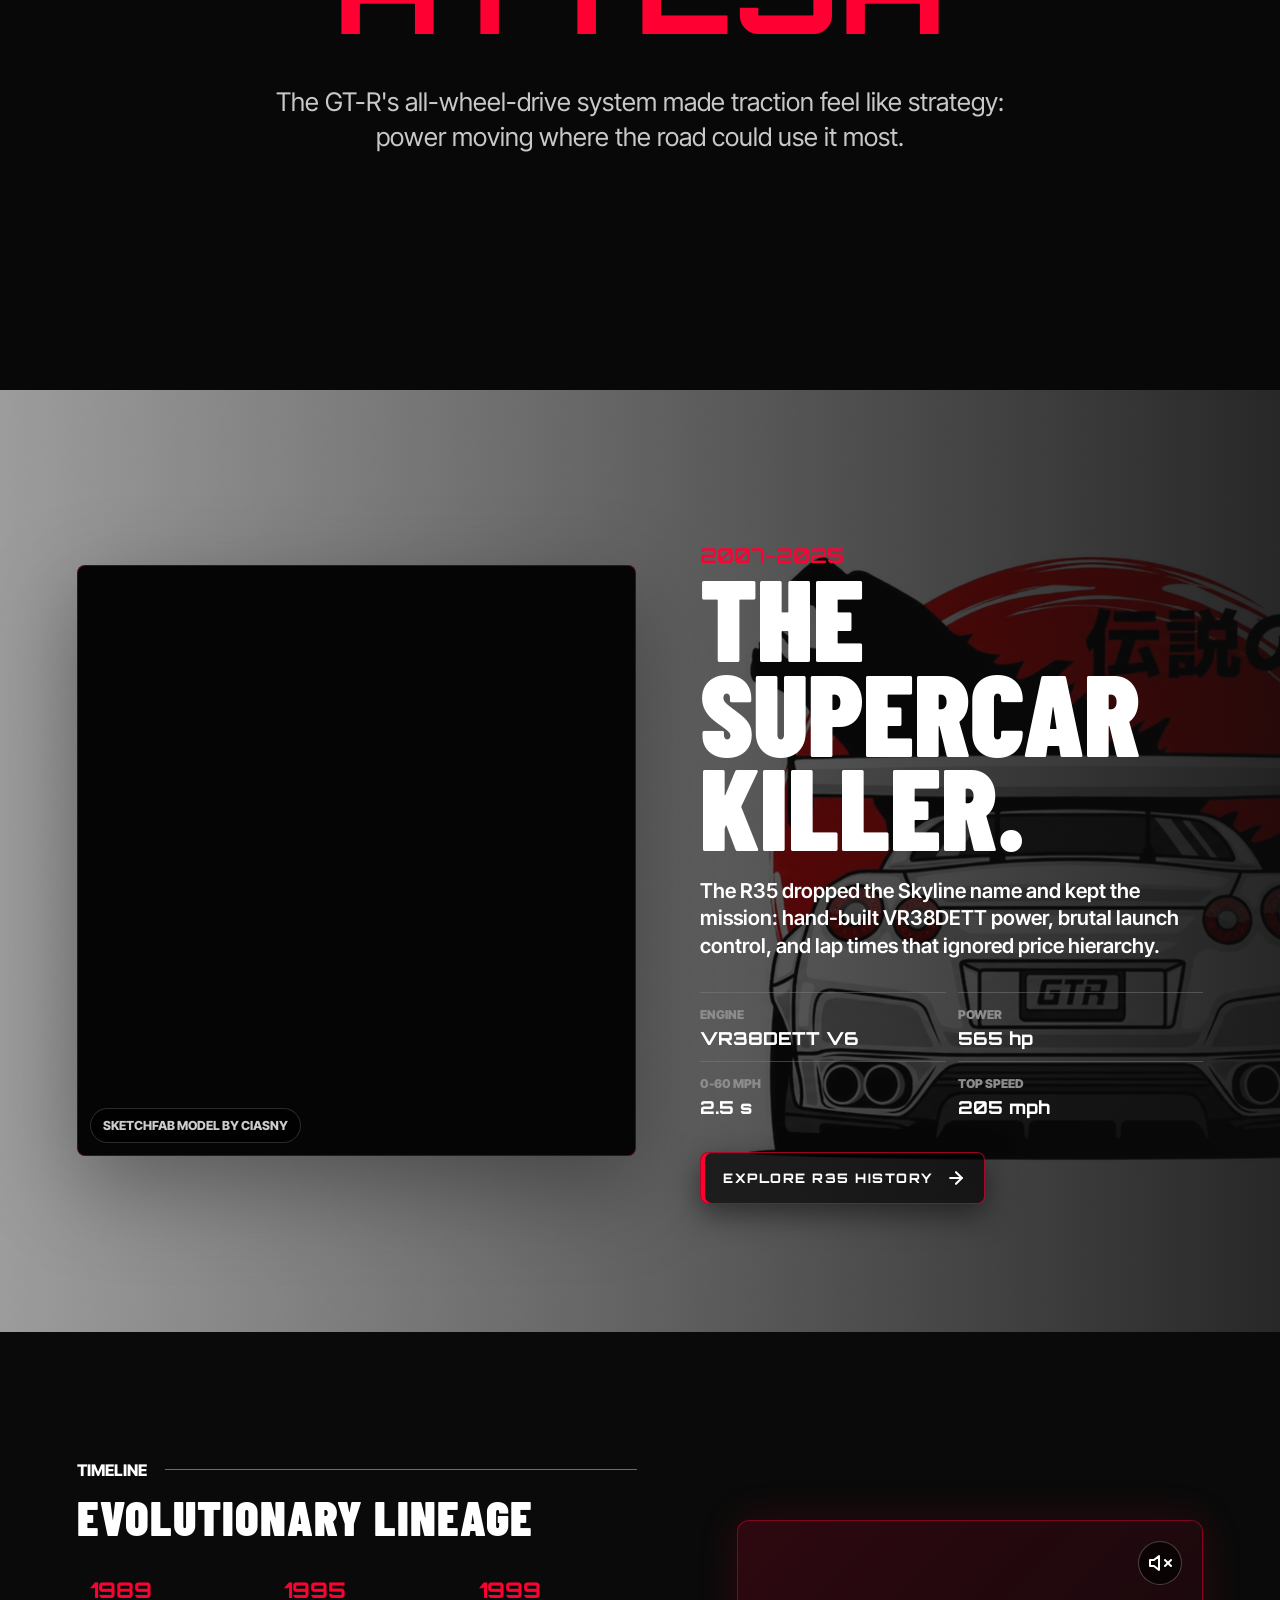
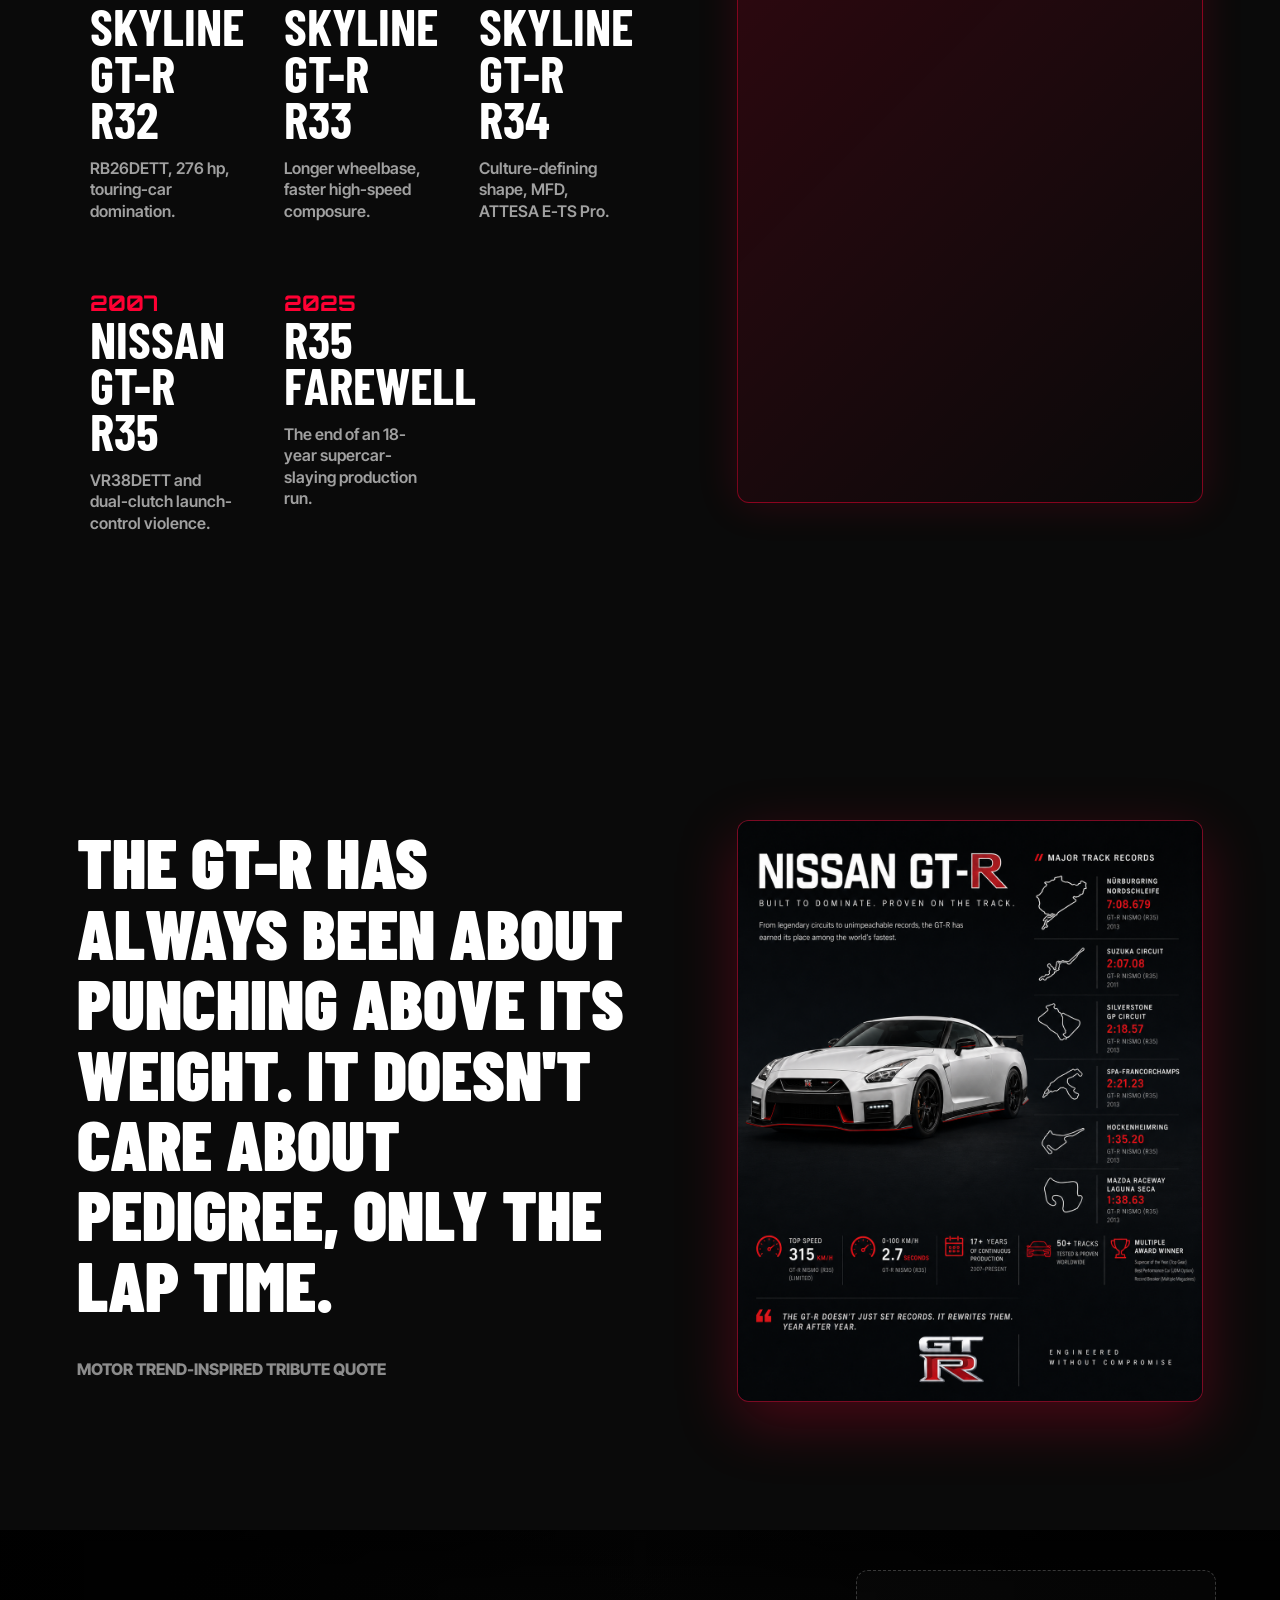
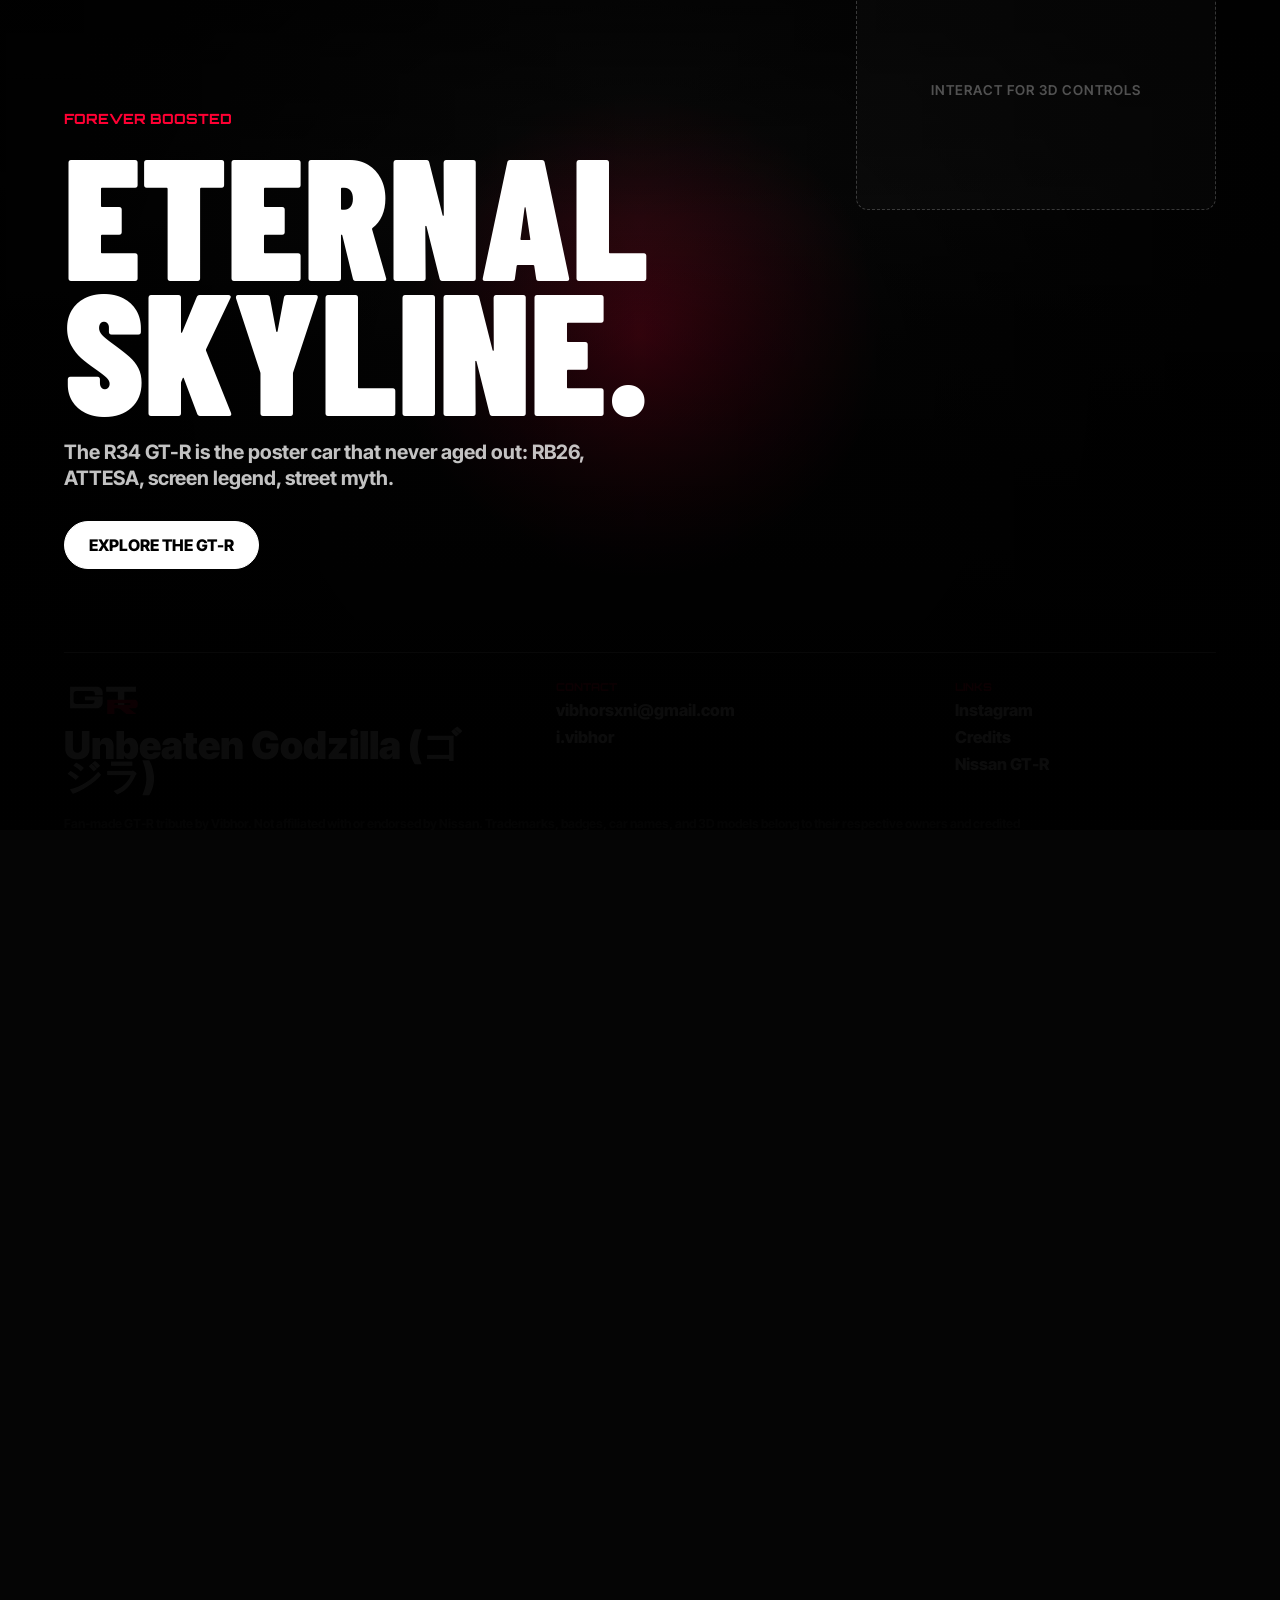
==== commit 424a9a1b: "perf: add explicit dimensions for lazy images and clean redundant iframe allowfullscreen attributes" ====
--- a/index.html
+++ b/index.html
@@ -95,7 +95,7 @@
       <div class="hero-model" aria-label="Sketchfab 3D model viewer for Nissan GT-R R35">
         <iframe title="Nissan GTR R35 by Ciasny on Sketchfab"
           src="https://sketchfab.com/models/51c912a8310c4e00a82ad7673d84228a/embed?autostart=1&ui_theme=dark&ui_infos=0&ui_controls=0&ui_watermark=0&dnt=1"
-          allow="autoplay; fullscreen; xr-spatial-tracking" allowfullscreen loading="lazy"></iframe>
+          allow="autoplay; fullscreen; xr-spatial-tracking" loading="lazy"></iframe>
       </div>
       <div class="hero__copy pinned-copy">
         <div class="hero__scroll-hint">Scroll Here to Enter</div>
@@ -122,7 +122,7 @@
         </p>
       </div>
       <div class="split-screen__image">
-        <img src="images/Page_2_Skyline_Nissan GTR 34_.jpg" alt="Nissan GT-R R34 sports car" loading="lazy">
+        <img src="images/Page_2_Skyline_Nissan GTR 34_.jpg" alt="Nissan GT-R R34 sports car" width="736" height="736" loading="lazy">
       </div>
     </section>
 
@@ -130,7 +130,7 @@
       <div class="generation__media model-card">
         <iframe title="Nissan Skyline R32 GT-R by Lexyc16 on Sketchfab"
           src="https://sketchfab.com/models/8810e677eca543a6b840cf67dd064aa4/embed?autostart=0&ui_theme=dark&ui_infos=0&dnt=1"
-          allow="autoplay; fullscreen; xr-spatial-tracking" allowfullscreen loading="lazy"></iframe>
+          allow="autoplay; fullscreen; xr-spatial-tracking" loading="lazy"></iframe>
         <div class="model-card__loading" aria-hidden="true">
           <div class="model-card__spinner"></div>
           <span>Loading 3D Model</span>
@@ -410,7 +410,7 @@
       <div class="generation__media model-card">
         <iframe title="1997 Nissan Skyline GT-R R33 by DisneyCars on Sketchfab"
           src="https://sketchfab.com/models/d80ea5ec62ed433483fc62f55d14e410/embed?autostart=0&ui_theme=dark&ui_infos=0&dnt=1"
-          allow="autoplay; fullscreen; xr-spatial-tracking" allowfullscreen loading="lazy"></iframe>
+          allow="autoplay; fullscreen; xr-spatial-tracking" loading="lazy"></iframe>
         <div class="model-card__loading" aria-hidden="true">
           <div class="model-card__spinner"></div>
           <span>Loading 3D Model</span>
@@ -654,7 +654,7 @@
       <div class="generation__media model-card">
         <iframe title="Nissan Skyline R34 GT-R by Lexyc16 on Sketchfab"
           src="https://sketchfab.com/models/ff8fb2251dfa4bb9979e7022c5a6666c/embed?autostart=0&ui_theme=dark&ui_infos=0&dnt=1"
-          allow="autoplay; fullscreen; xr-spatial-tracking" allowfullscreen loading="lazy"></iframe>
+          allow="autoplay; fullscreen; xr-spatial-tracking" loading="lazy"></iframe>
         <div class="model-card__loading" aria-hidden="true">
           <div class="model-card__spinner"></div>
           <span>Loading 3D Model</span>
@@ -939,7 +939,7 @@
       <div class="generation__media model-card">
         <iframe title="Nissan GTR R35 by Ciasny on Sketchfab"
           src="https://sketchfab.com/models/51c912a8310c4e00a82ad7673d84228a/embed?autostart=0&ui_theme=dark&ui_infos=0&dnt=1"
-          allow="autoplay; fullscreen; xr-spatial-tracking" allowfullscreen loading="lazy"></iframe>
+          allow="autoplay; fullscreen; xr-spatial-tracking" loading="lazy"></iframe>
         <div class="model-card__loading" aria-hidden="true">
           <div class="model-card__spinner"></div>
           <span>Loading 3D Model</span>
@@ -1280,7 +1280,7 @@
         <p>Motor Trend-inspired tribute quote</p>
       </div>
       <div class="split-screen__image">
-        <img src="images/record.png" alt="GT-R record achievement" loading="lazy">
+        <img src="images/record.png" alt="GT-R record achievement" width="1122" height="1402" loading="lazy">
       </div>
     </section>
 
@@ -1288,7 +1288,7 @@
       <div class="finale__stage">
         <iframe id="finale-model" title="Nissan Skyline R34 GT-R by Lexyc16 on Sketchfab"
           src="https://sketchfab.com/models/ff8fb2251dfa4bb9979e7022c5a6666c/embed?api=1&autostart=1&ui_theme=dark&ui_infos=0&ui_controls=0&ui_watermark=0&dnt=1"
-          allow="autoplay; fullscreen; xr-spatial-tracking" allowfullscreen loading="lazy"></iframe>
+          allow="autoplay; fullscreen; xr-spatial-tracking" loading="lazy"></iframe>
         <div class="finale__shade" aria-hidden="true"></div>
         <div class="finale__scroll-blocker">
           <div class="blocker blocker-top"></div>
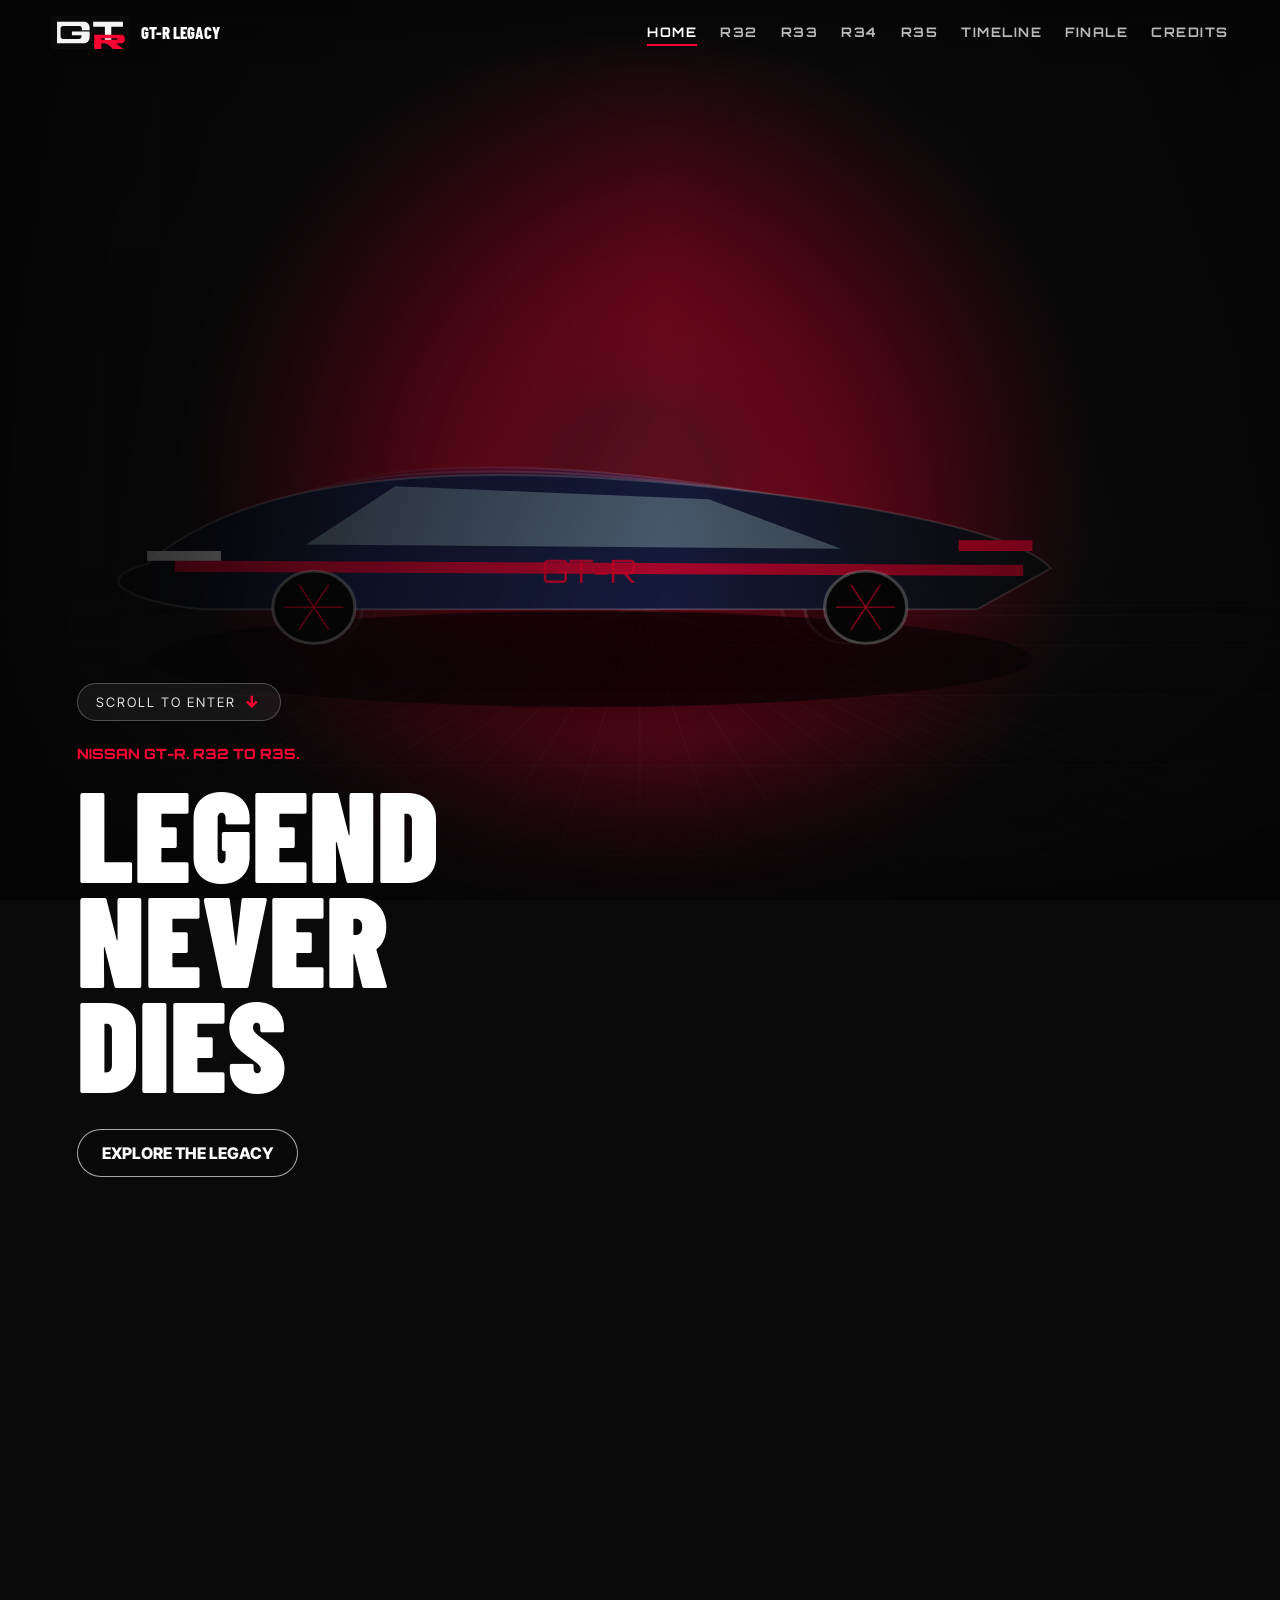
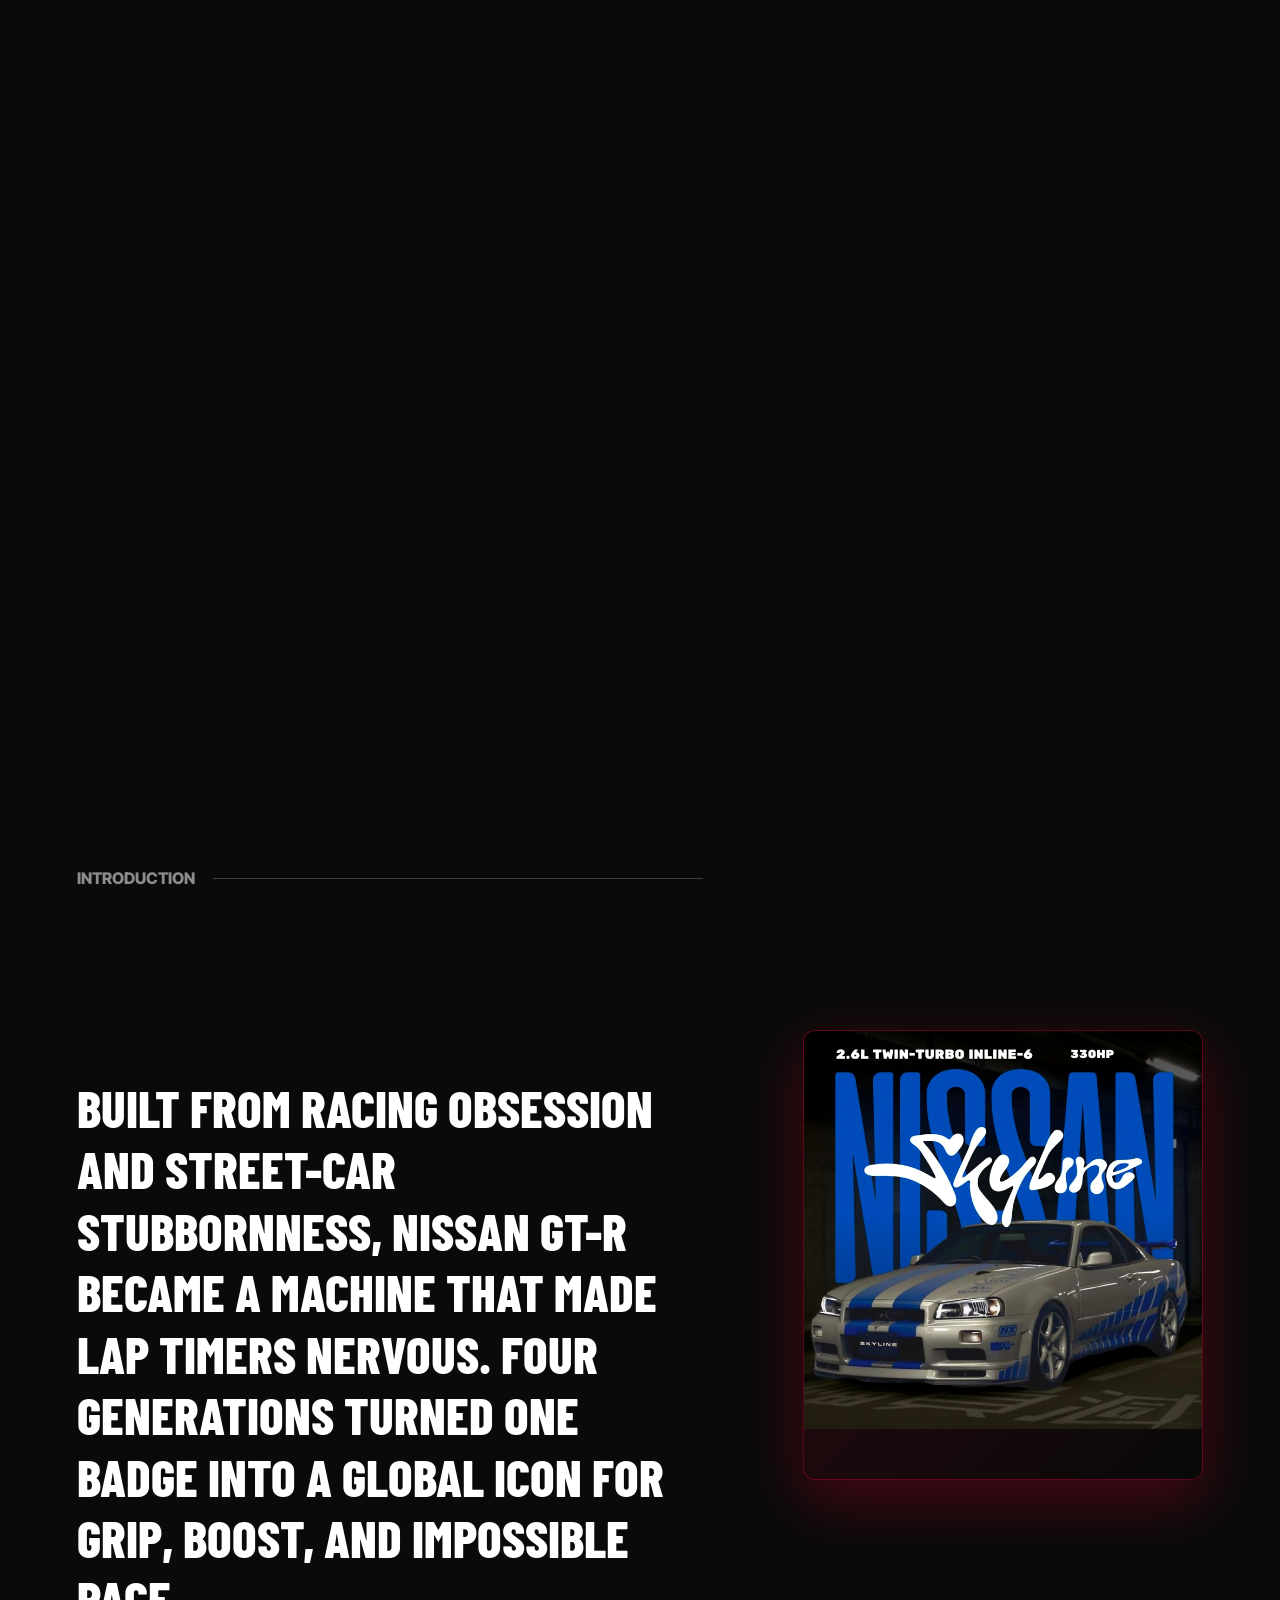
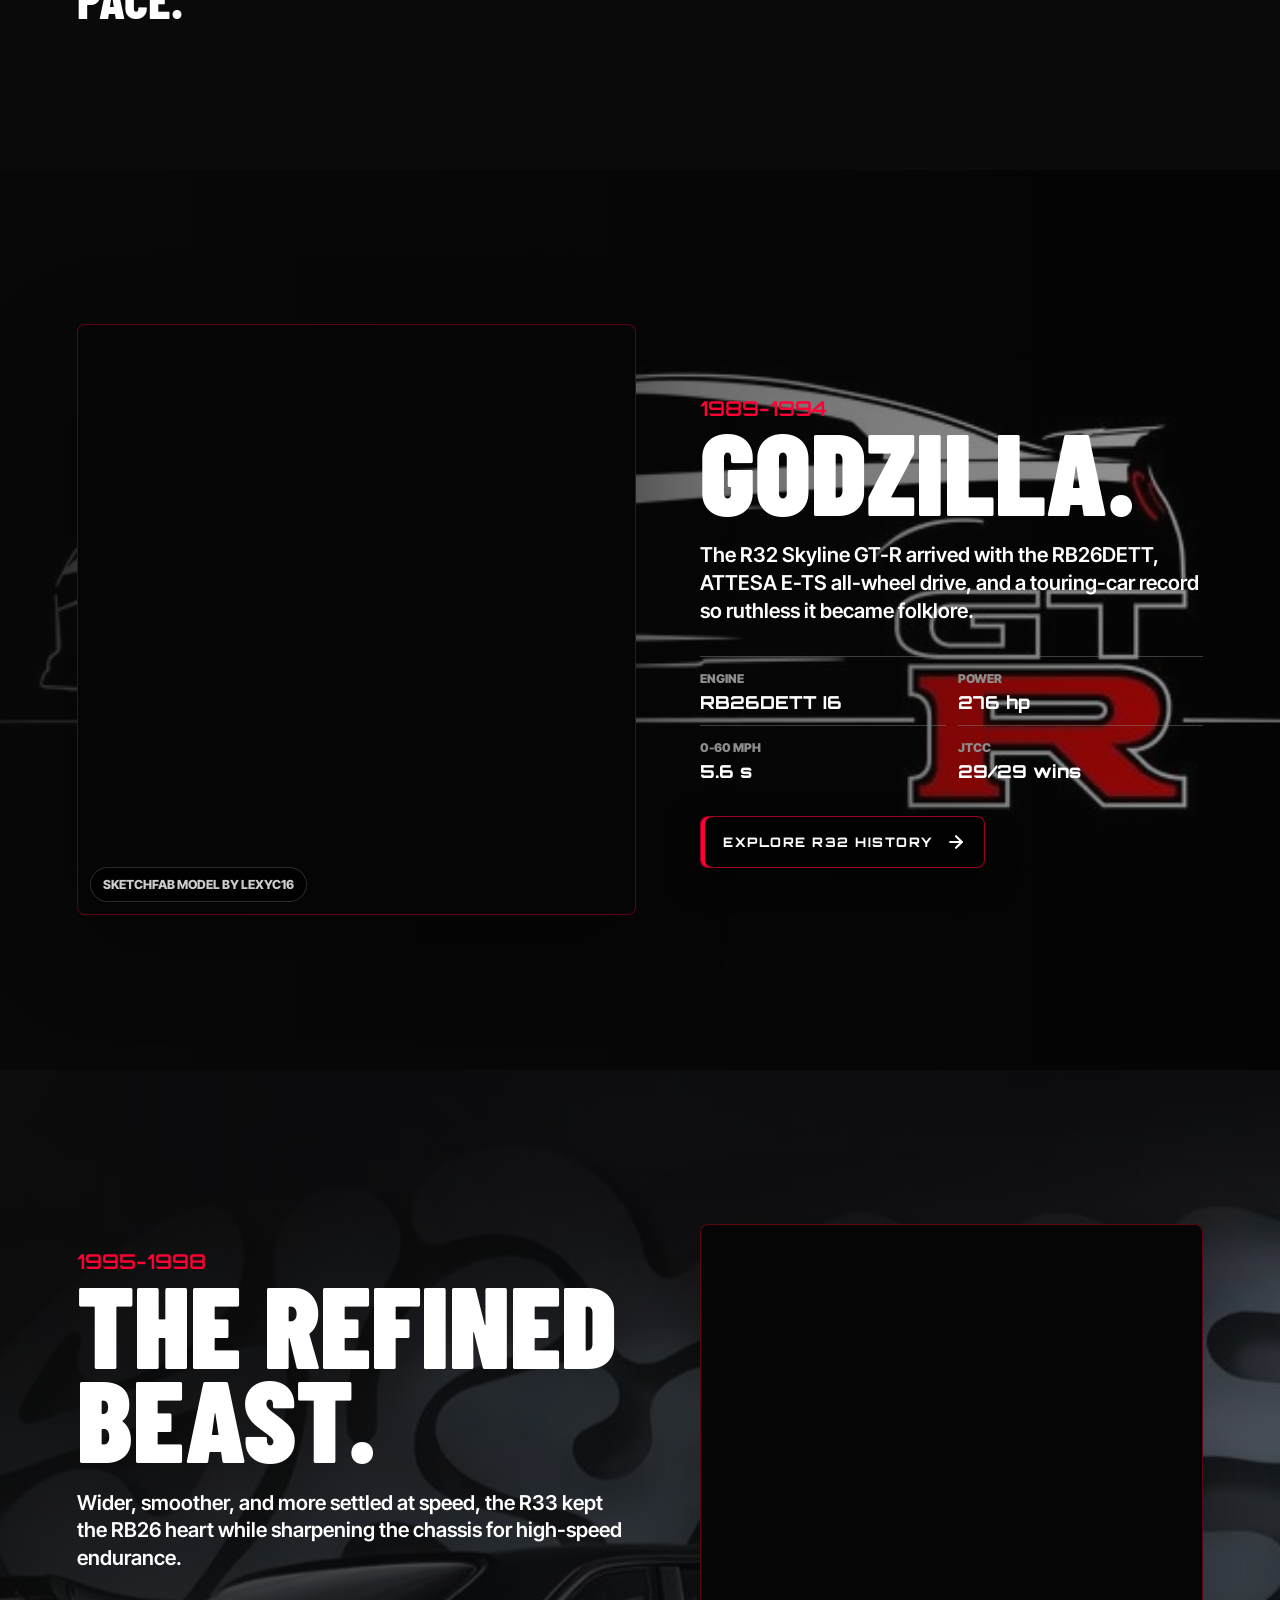
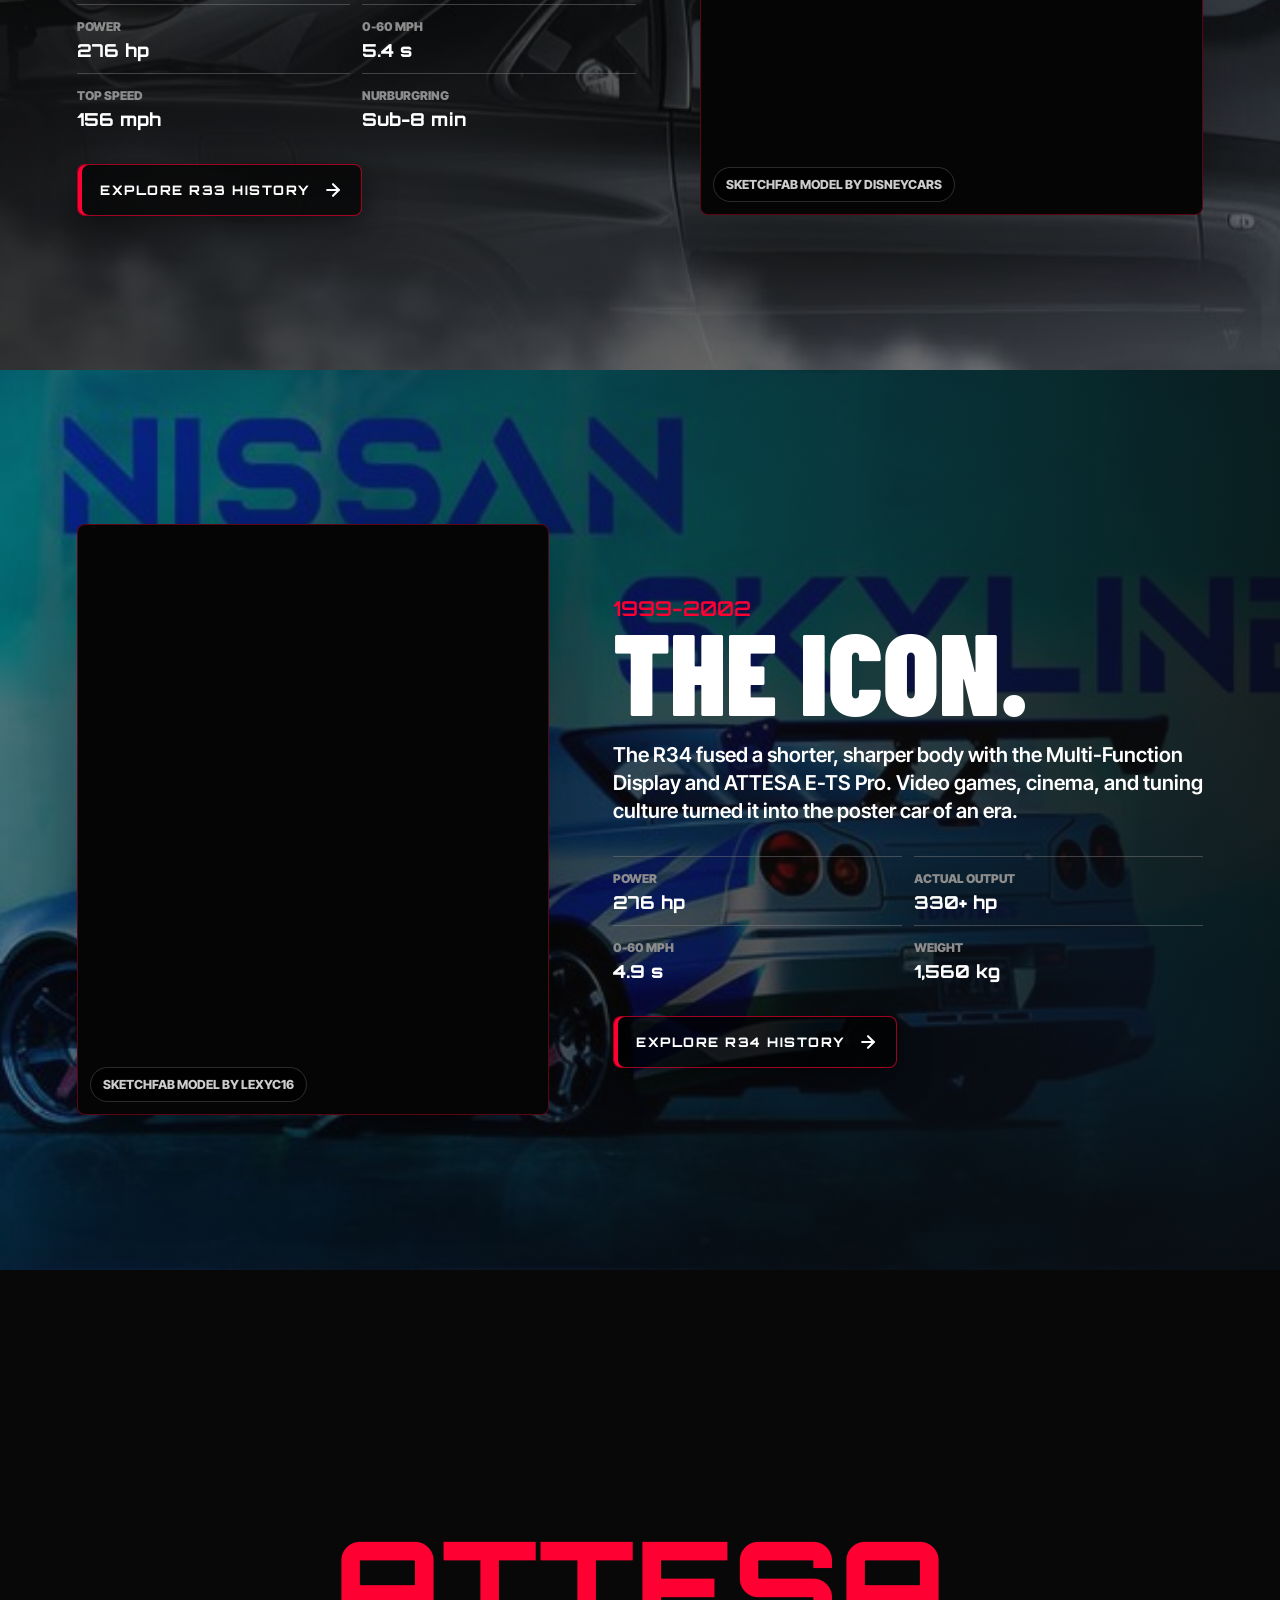
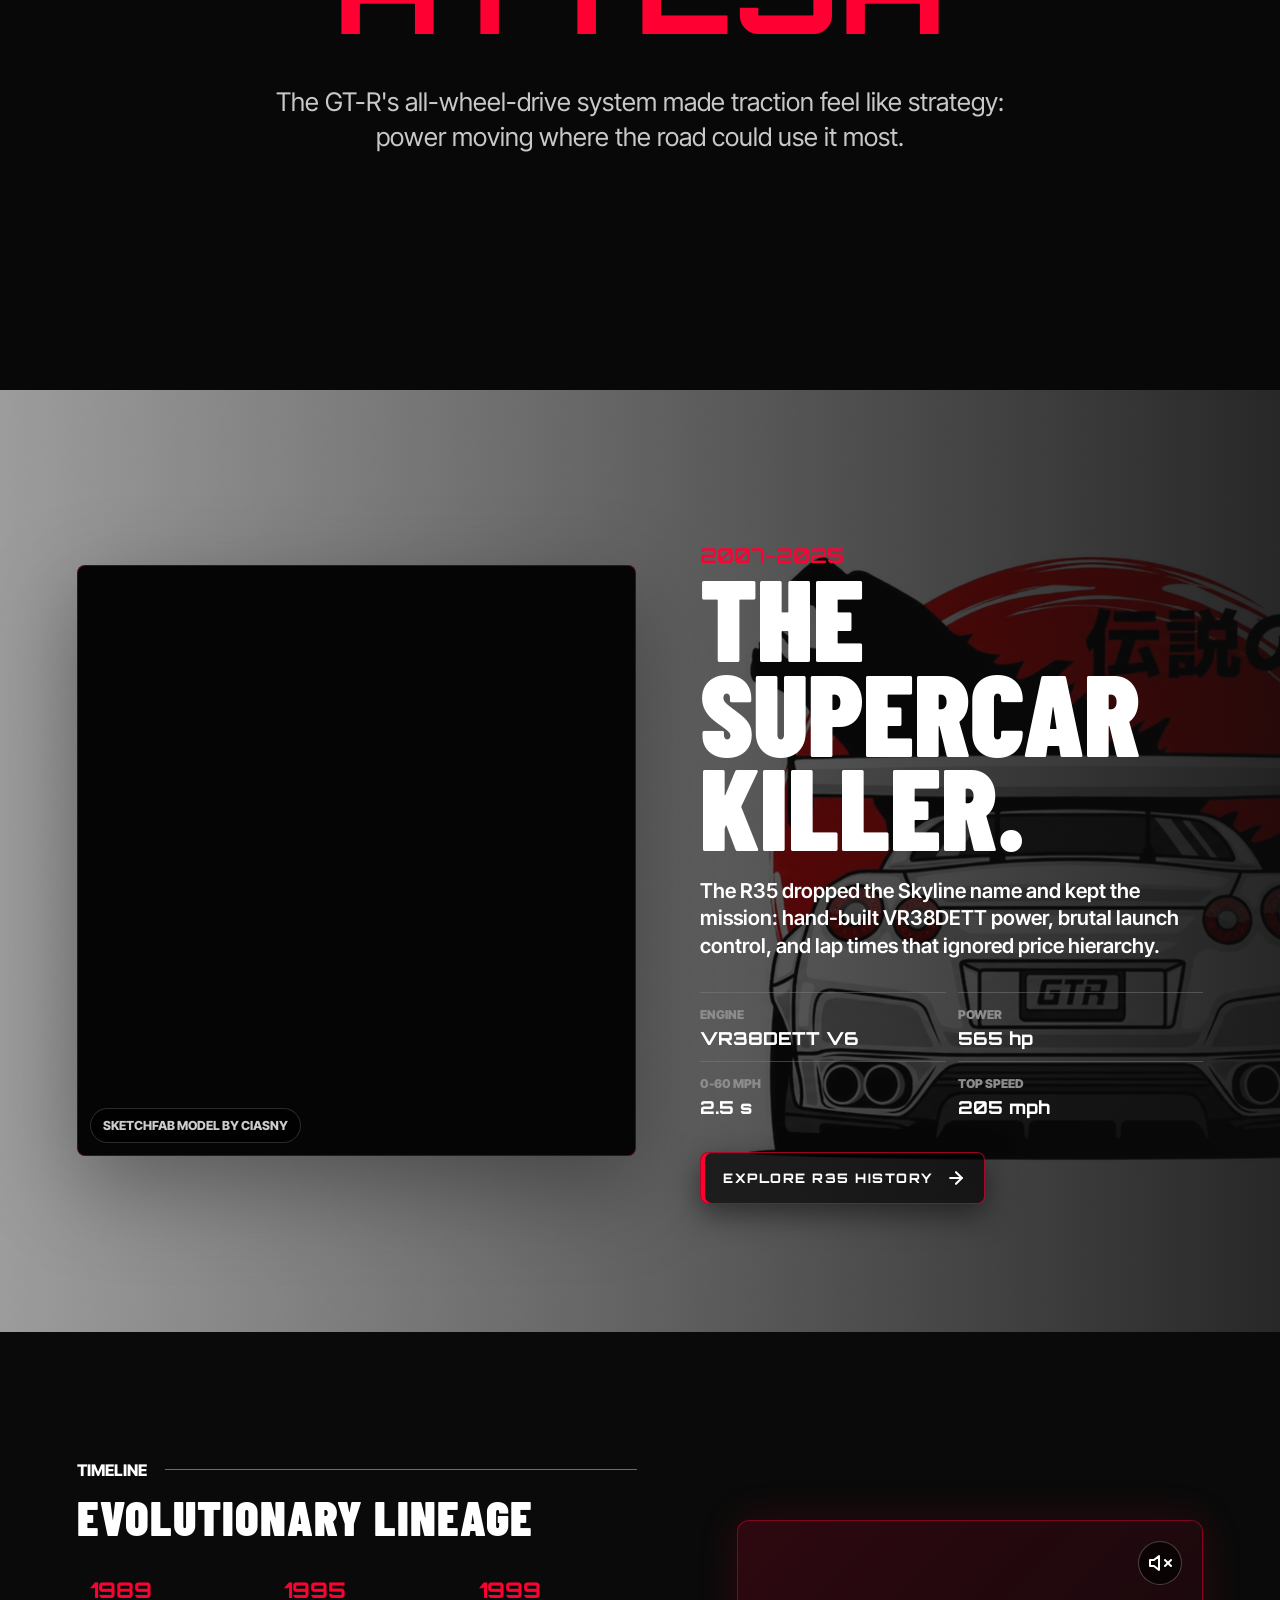
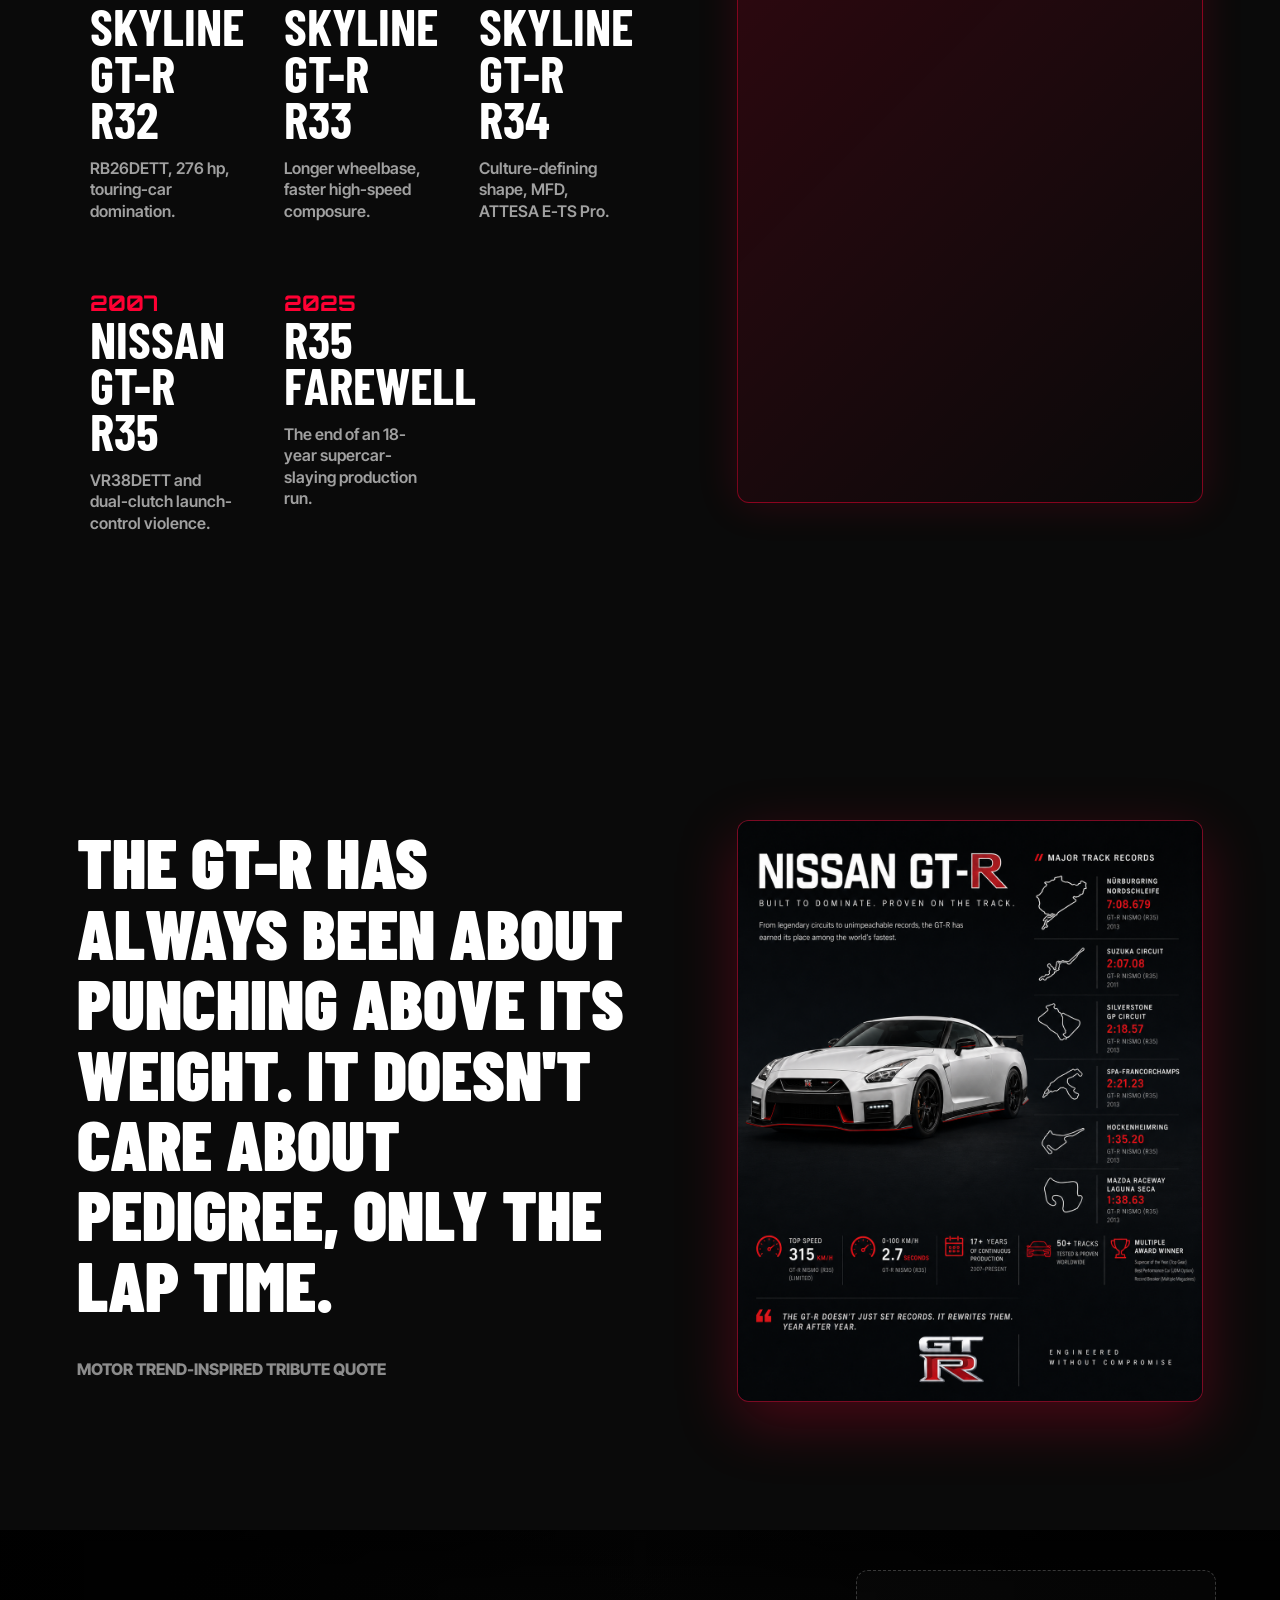
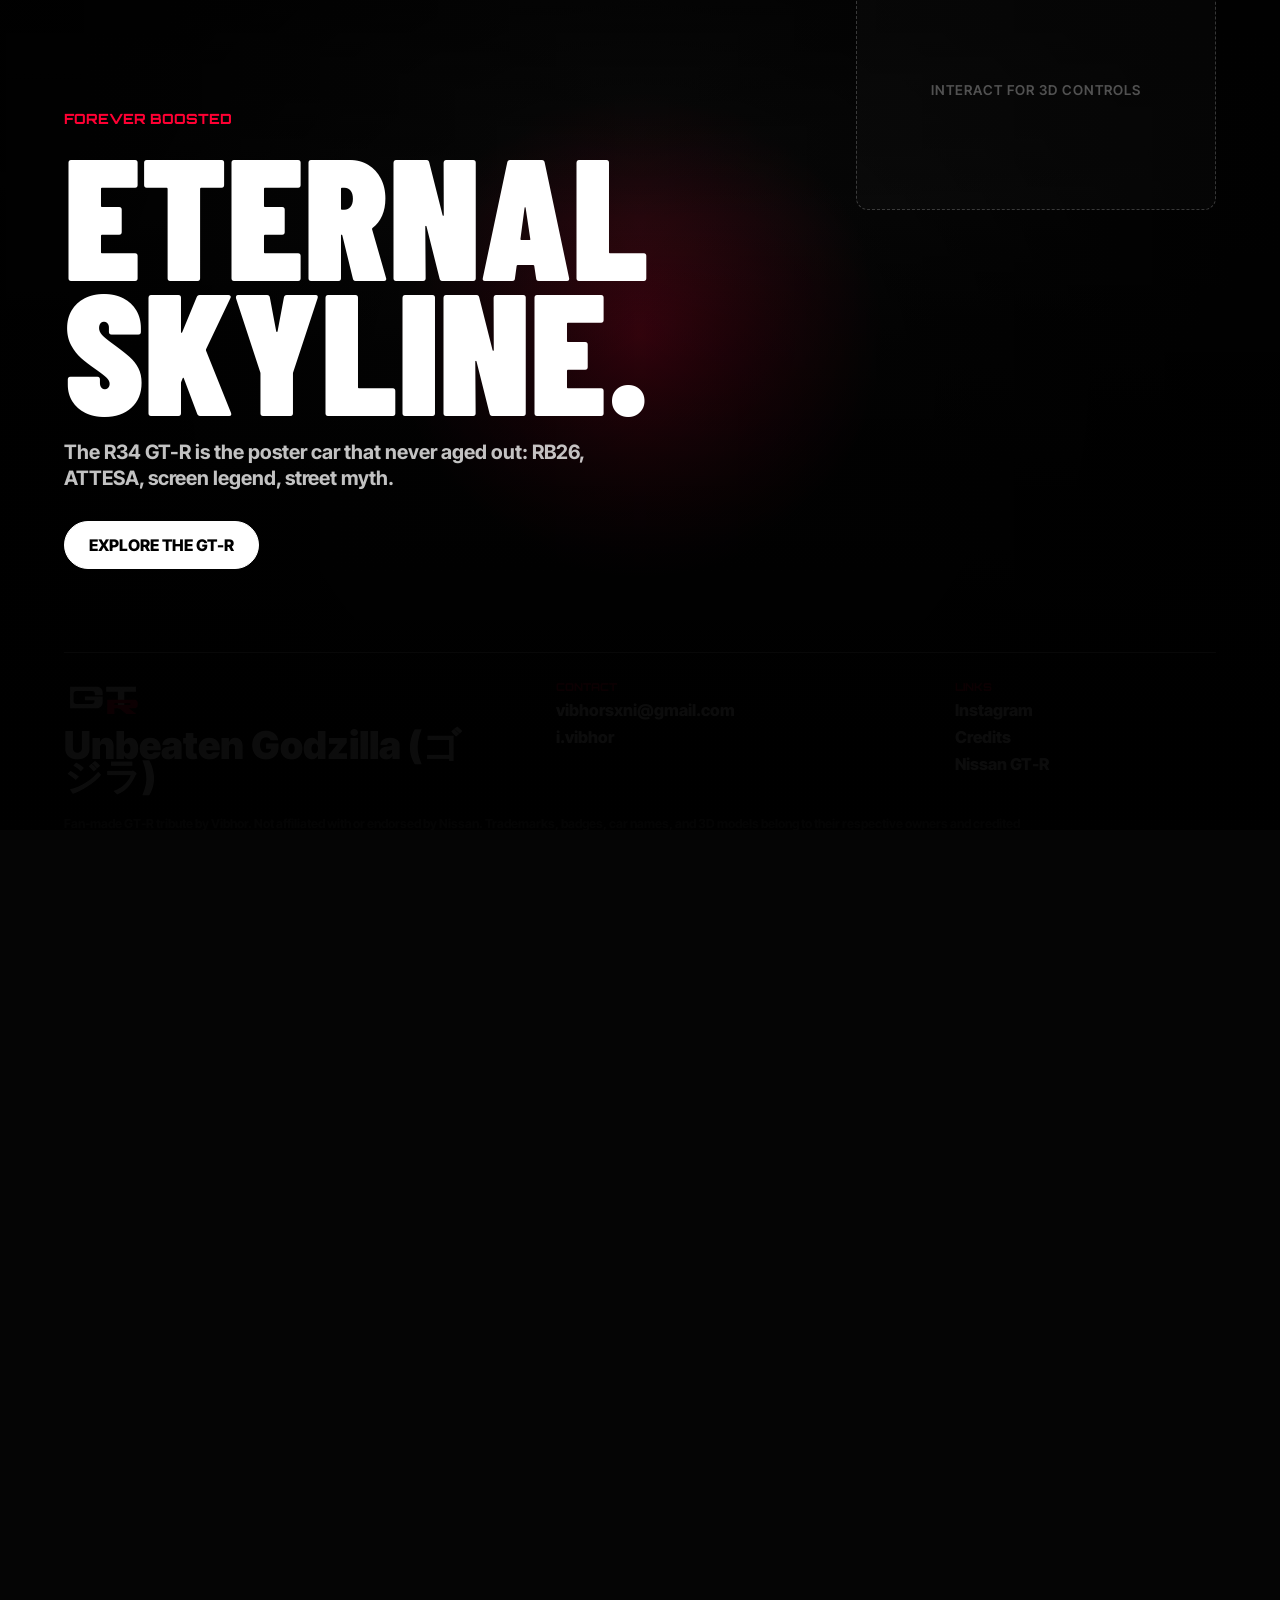
==== commit 2521578b: "fix(mobile): optimize landing scroll and eliminate 3D car touch interception" ====
--- a/index.html
+++ b/index.html
@@ -98,7 +98,10 @@
           allow="autoplay; fullscreen; xr-spatial-tracking" loading="lazy"></iframe>
       </div>
       <div class="hero__copy pinned-copy">
-        <div class="hero__scroll-hint">Scroll Here to Enter</div>
+        <a class="hero__scroll-hint" href="#intro" role="button" aria-label="Scroll directly to Introduction">
+          <span>Scroll to Enter</span>
+          <span class="scroll-arrow" aria-hidden="true">&darr;</span>
+        </a>
         <p class="eyebrow">Nissan GT-R. R32 to R35.</p>
         <h1 class="hero__heading">Legend<br>Never<br>dies</h1>
         <a class="button" href="#intro">Explore the Legacy</a>
--- a/css/styles.css
+++ b/css/styles.css
@@ -214,18 +214,46 @@
 }
 
 .hero__scroll-hint {
+  display: inline-flex;
+  align-items: center;
+  gap: 8px;
+  align-self: flex-start;
+  padding: 8px 18px;
+  margin-bottom: 24px;
+  border: 1px solid rgba(255, 255, 255, 0.25);
+  border-radius: 999px;
+  background: rgba(255, 255, 255, 0.06);
+  color: rgba(255, 255, 255, 0.85);
+  font-family: var(--font-body);
+  text-transform: uppercase;
+  font-size: 0.82rem;
+  letter-spacing: 2px;
+  text-decoration: none;
+  cursor: pointer;
+  transition: all 0.25s ease;
+  backdrop-filter: blur(8px);
+}
+
+.hero__scroll-hint:hover,
+.hero__scroll-hint:focus-visible {
+  border-color: var(--red);
+  background: rgba(255, 0, 51, 0.18);
+  color: #fff;
+  transform: translateY(2px);
+  box-shadow: 0 4px 18px rgba(255, 0, 51, 0.25);
+}
+
+.hero__scroll-hint .scroll-arrow {
   display: inline-block;
-  align-self: flex-start;
-  padding: 8px 16px;
-  margin-bottom: 24px;
-  border: 1px solid rgba(255, 255, 255, 0.2);
-  border-radius: 4px;
-  background: rgba(255, 255, 255, 0.05);
-  color: rgba(255, 255, 255, 0.6);
-  font-family: var(--font-body);
-  text-transform: uppercase;
-  font-size: 0.8rem;
-  letter-spacing: 2px;
+  color: var(--red);
+  font-size: 1.05rem;
+  font-weight: 900;
+  animation: bounceDown 1.8s infinite ease-in-out;
+}
+
+@keyframes bounceDown {
+  0%, 100% { transform: translateY(0); }
+  50% { transform: translateY(4px); }
 }
 
 .hero__quote-container {
@@ -1196,6 +1224,49 @@
 
 @media (max-width: 980px) {
 
+  /* Mobile Landing & Hero direct-scroll optimization */
+  .hero.scroll-scene {
+    min-height: 100vh;
+    min-height: 100dvh;
+  }
+
+  .hero-model {
+    position: absolute;
+    inset: 0;
+    width: 100%;
+    height: 100%;
+    pointer-events: none !important;
+  }
+
+  .hero-model iframe {
+    pointer-events: none !important;
+  }
+
+  .pinned-copy {
+    position: relative;
+    top: auto;
+    min-height: 100vh;
+    min-height: 100dvh;
+    padding-top: max(90px, env(safe-area-inset-top, 90px));
+    justify-content: center;
+  }
+
+  .hero__copy {
+    margin-top: 0;
+    transform: none !important;
+    opacity: 1 !important;
+    pointer-events: auto;
+  }
+
+  .finale {
+    min-height: 100vh;
+    min-height: 100dvh;
+  }
+
+  .finale__stage iframe {
+    pointer-events: none !important;
+  }
+
   .generation,
   .generation--wide {
     grid-template-columns: 1fr;
@@ -1221,12 +1292,13 @@
     gap: 24px;
   }
 
-  .finale {
-    min-height: 250vh;
-  }
-
   .finale__motion-copy {
-    top: 13vh;
+    position: relative;
+    top: auto;
+    left: auto;
+    padding: 80px 20px 30px;
+    transform: none !important;
+    opacity: 1 !important;
   }
 
   .finale__specs {
@@ -1238,6 +1310,15 @@
     left: 20px;
     right: 20px;
     bottom: 24px;
+  }
+}
+
+@media (hover: none) and (pointer: coarse) {
+  /* Prevent touch devices from intercepting scroll gestures on ambient 3D viewports */
+  .hero-model,
+  .hero-model iframe,
+  .finale__stage iframe {
+    pointer-events: none !important;
   }
 }
 
